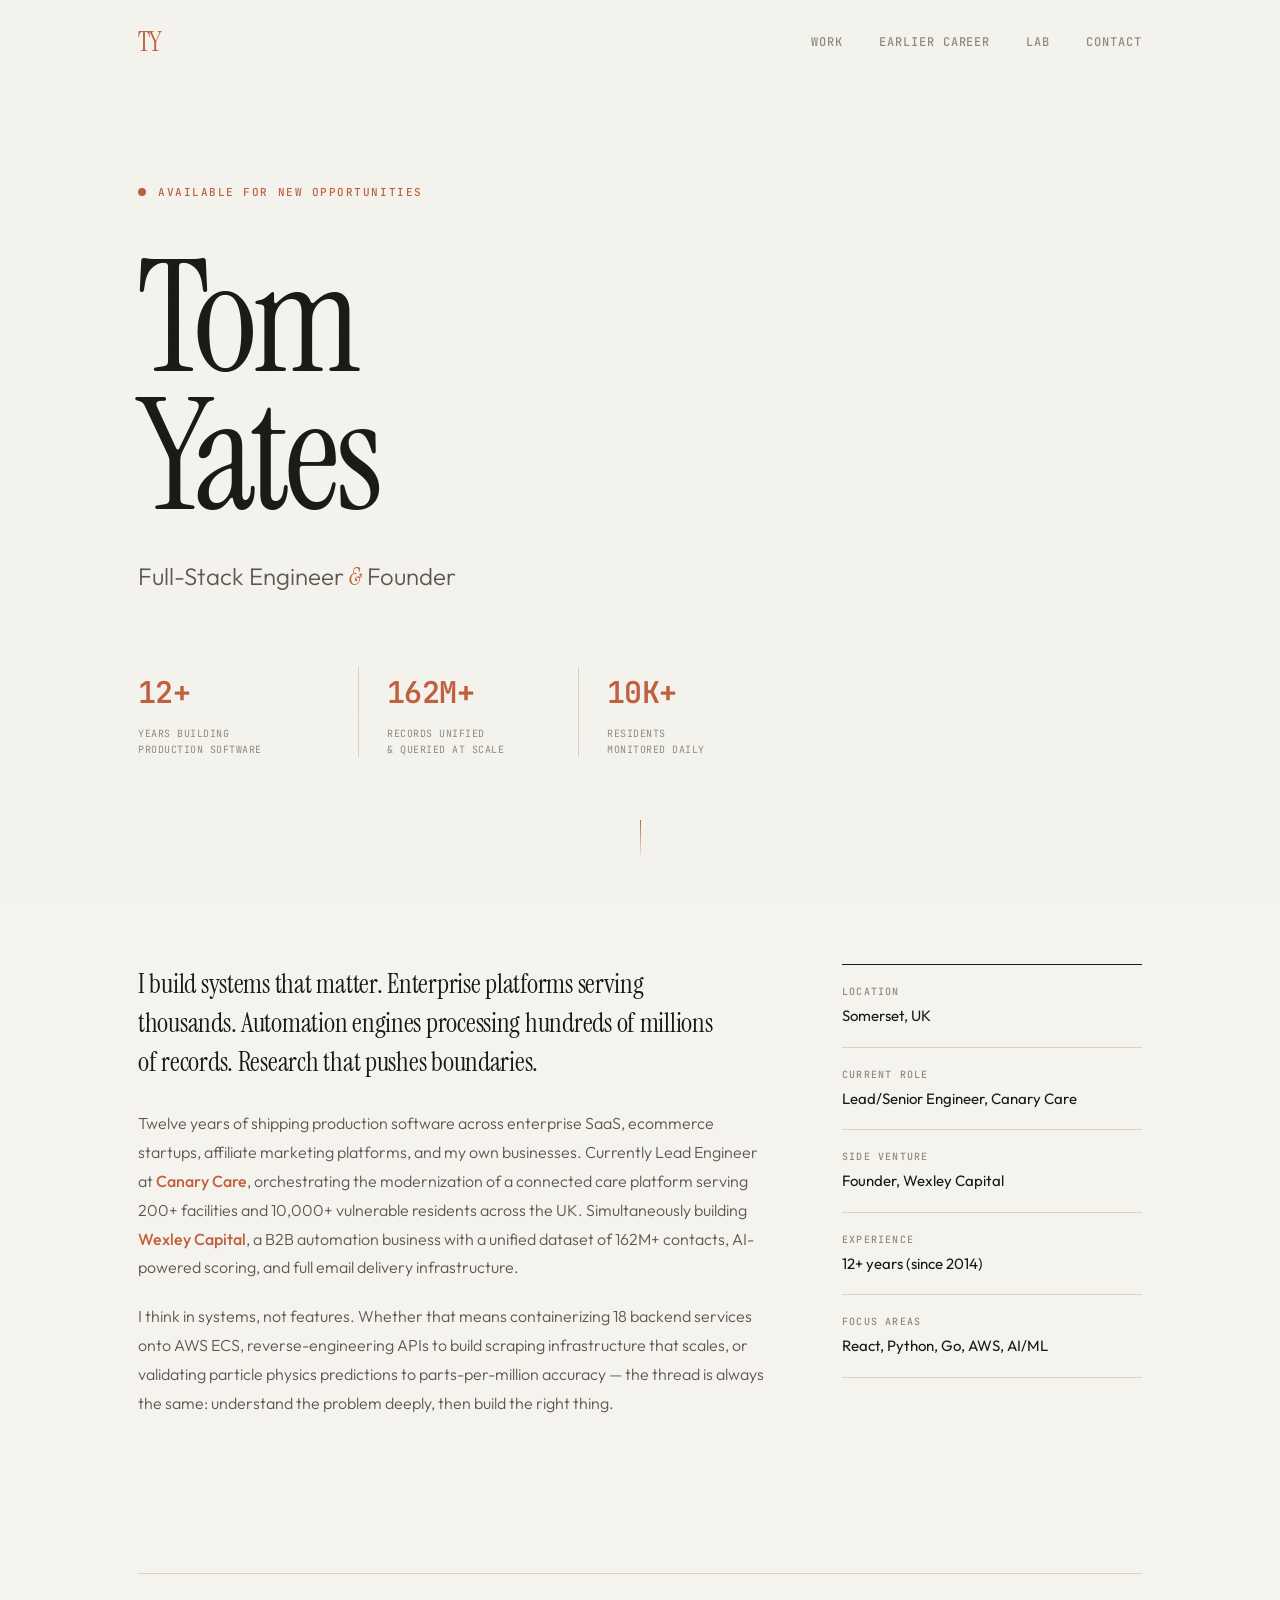
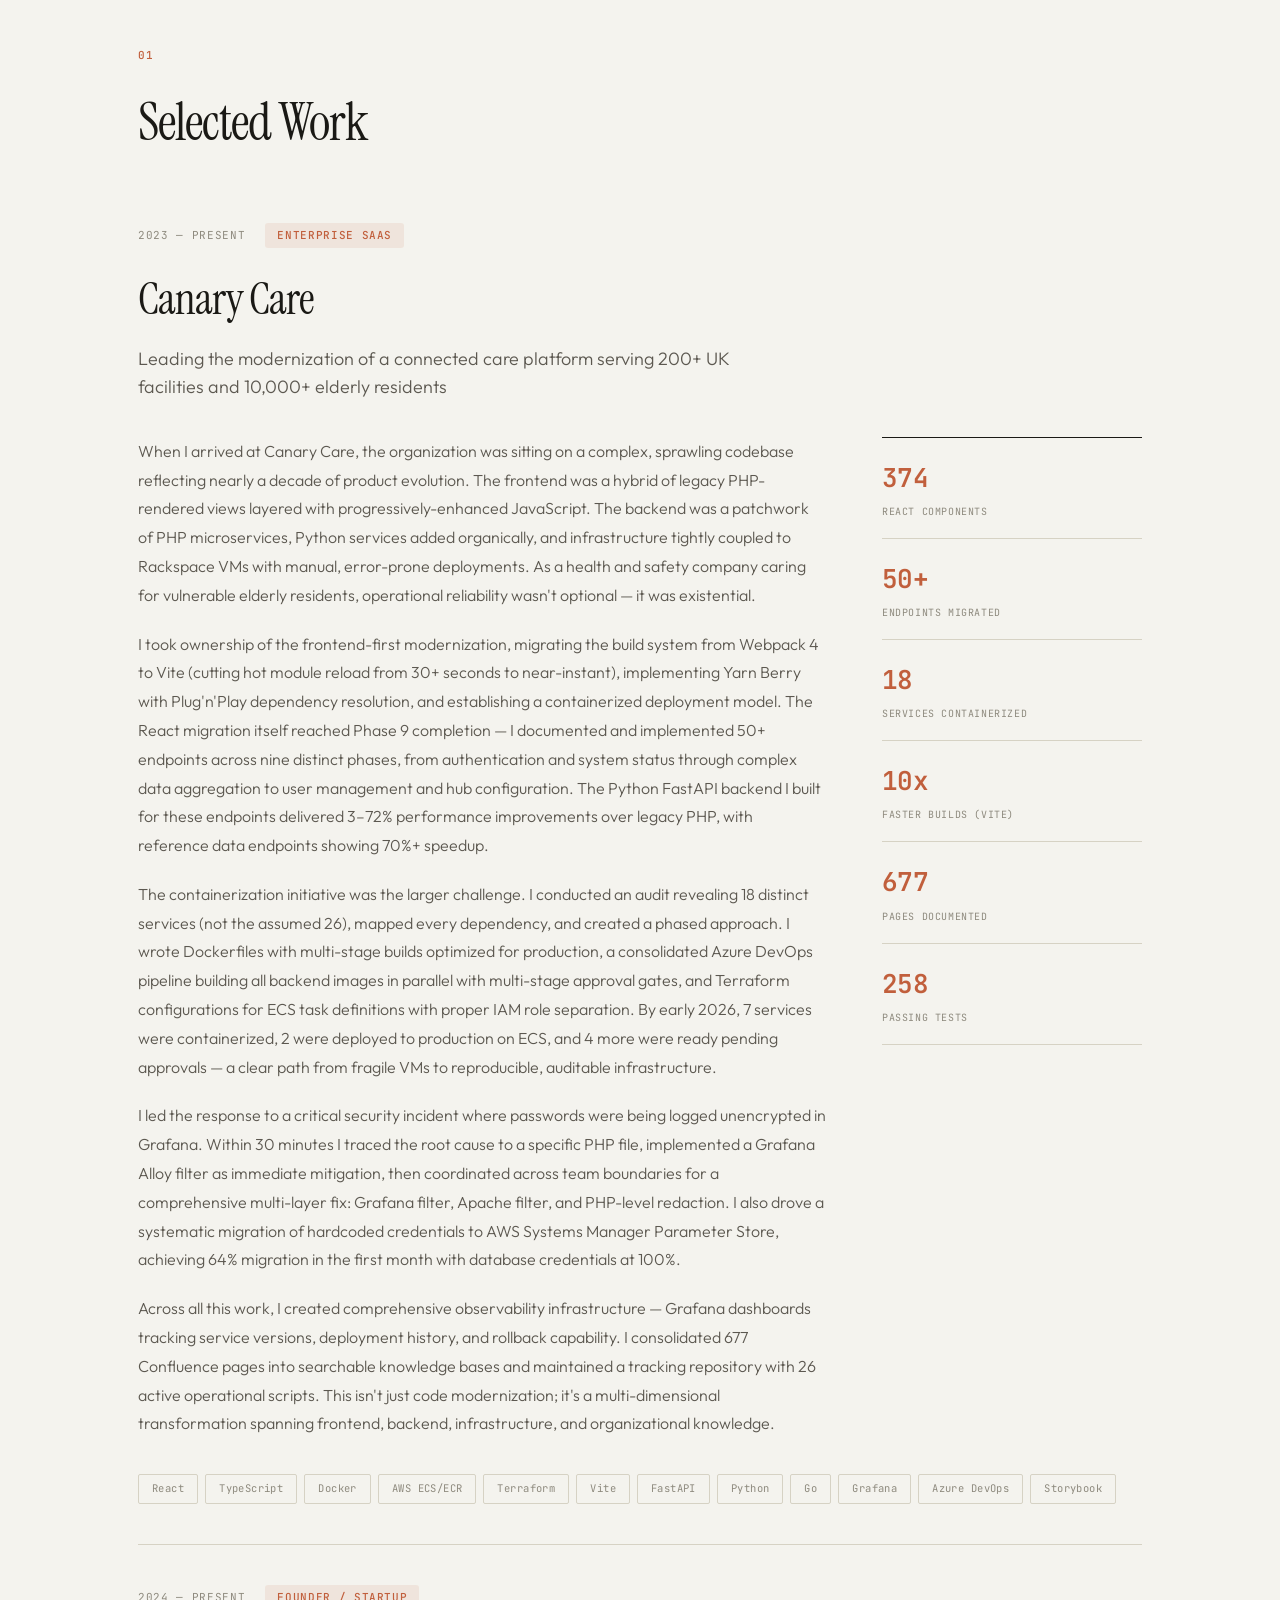
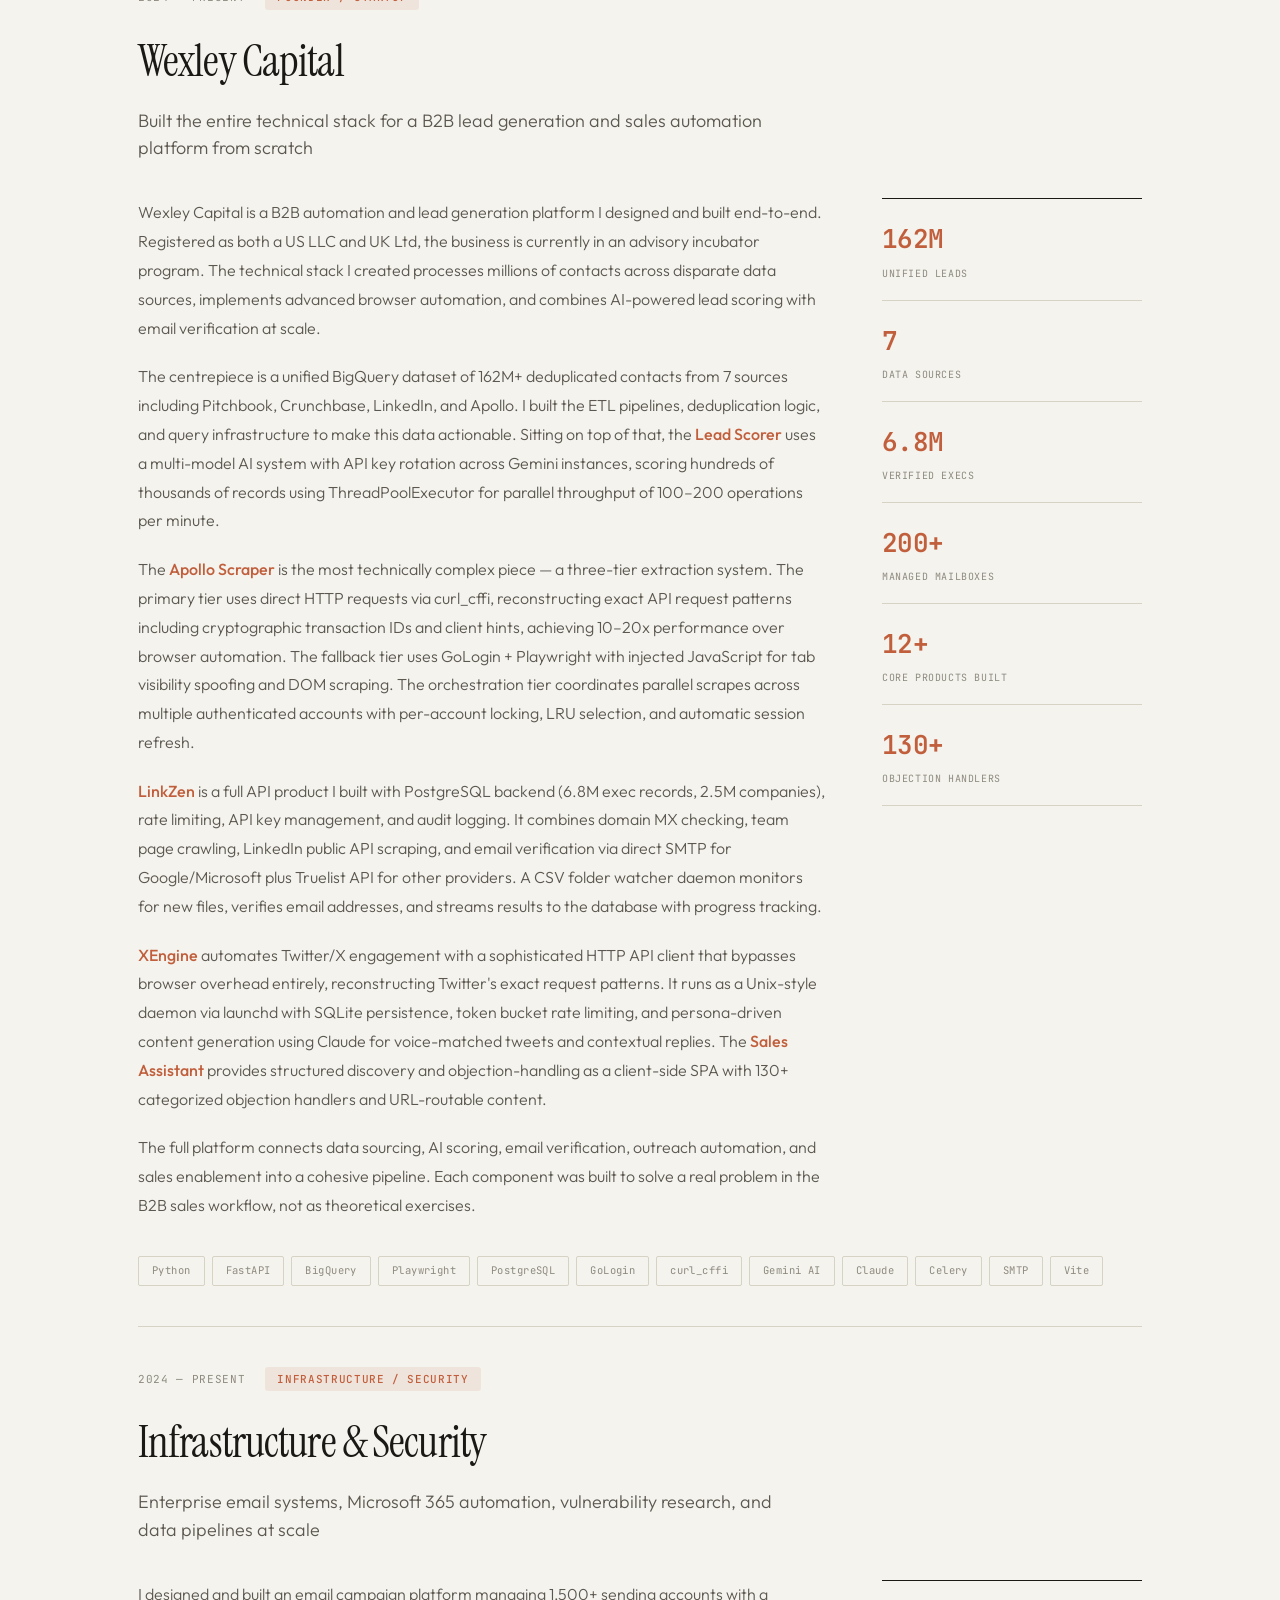
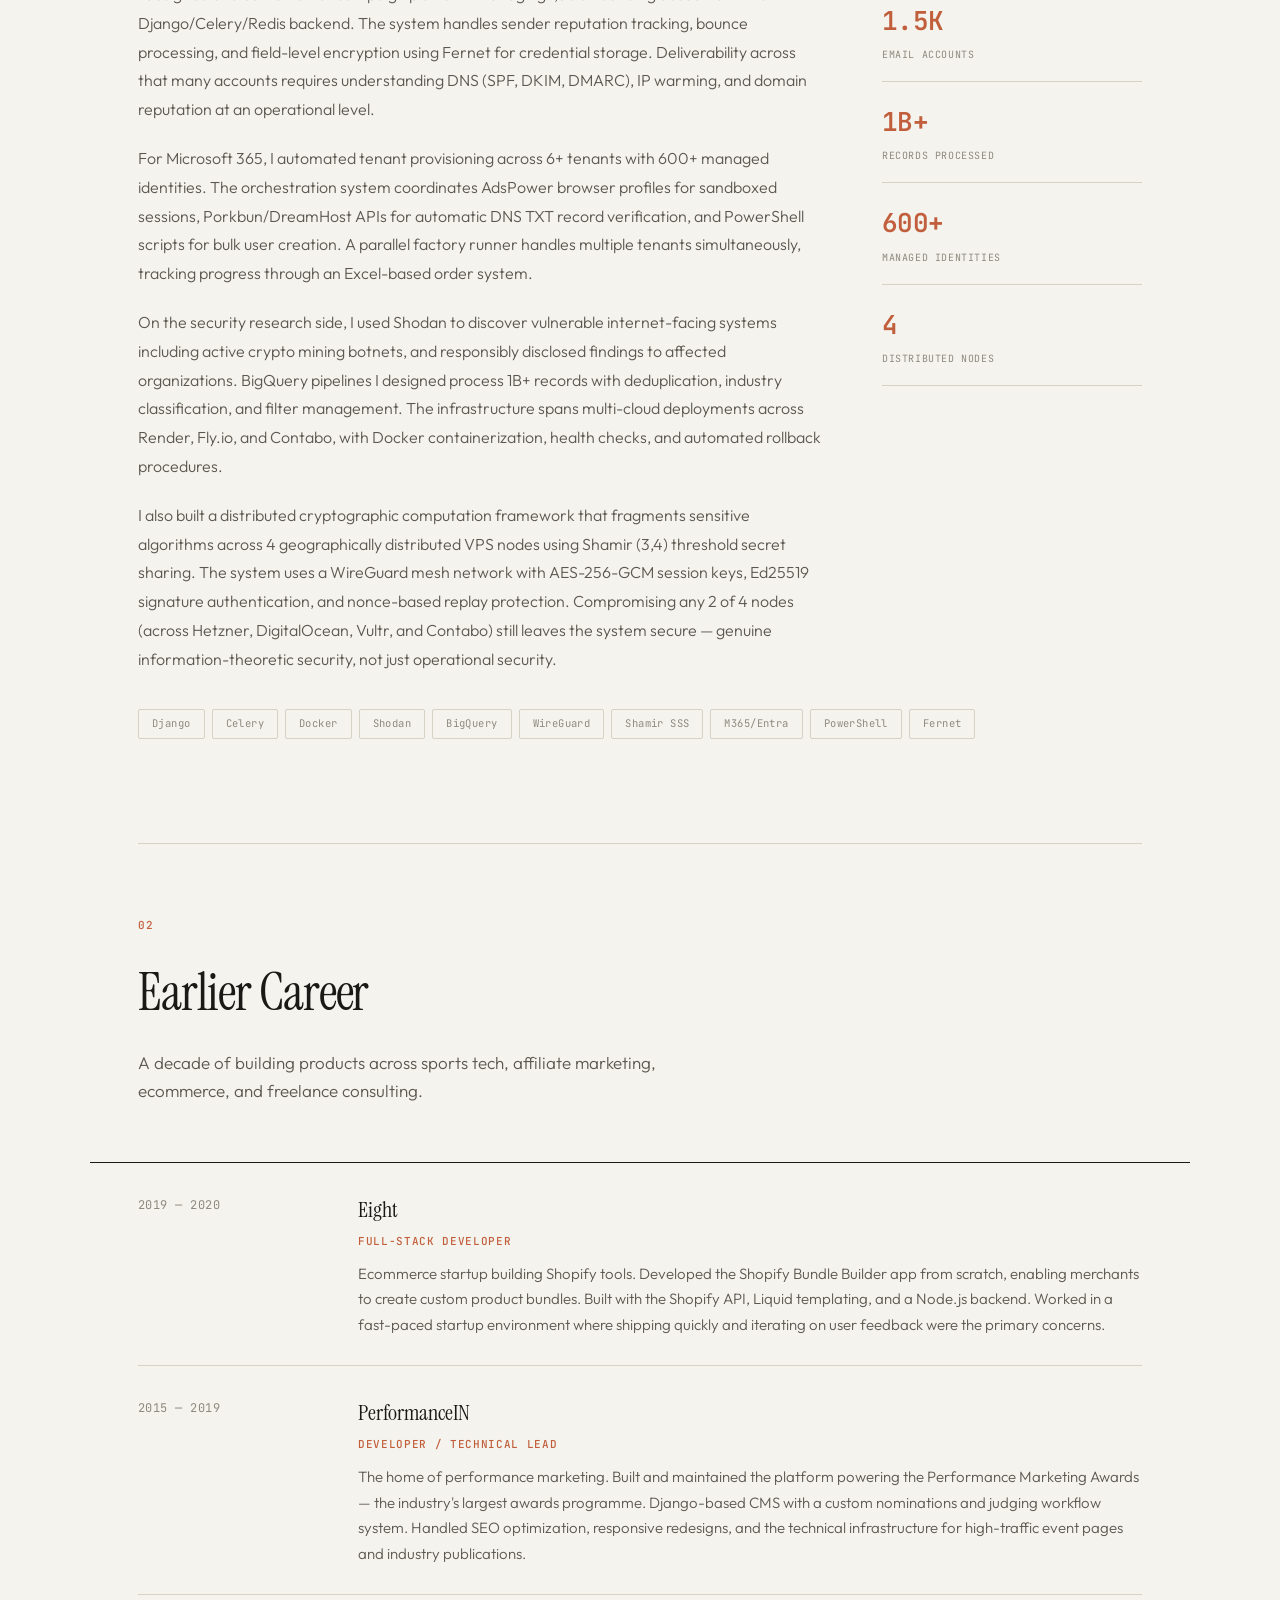
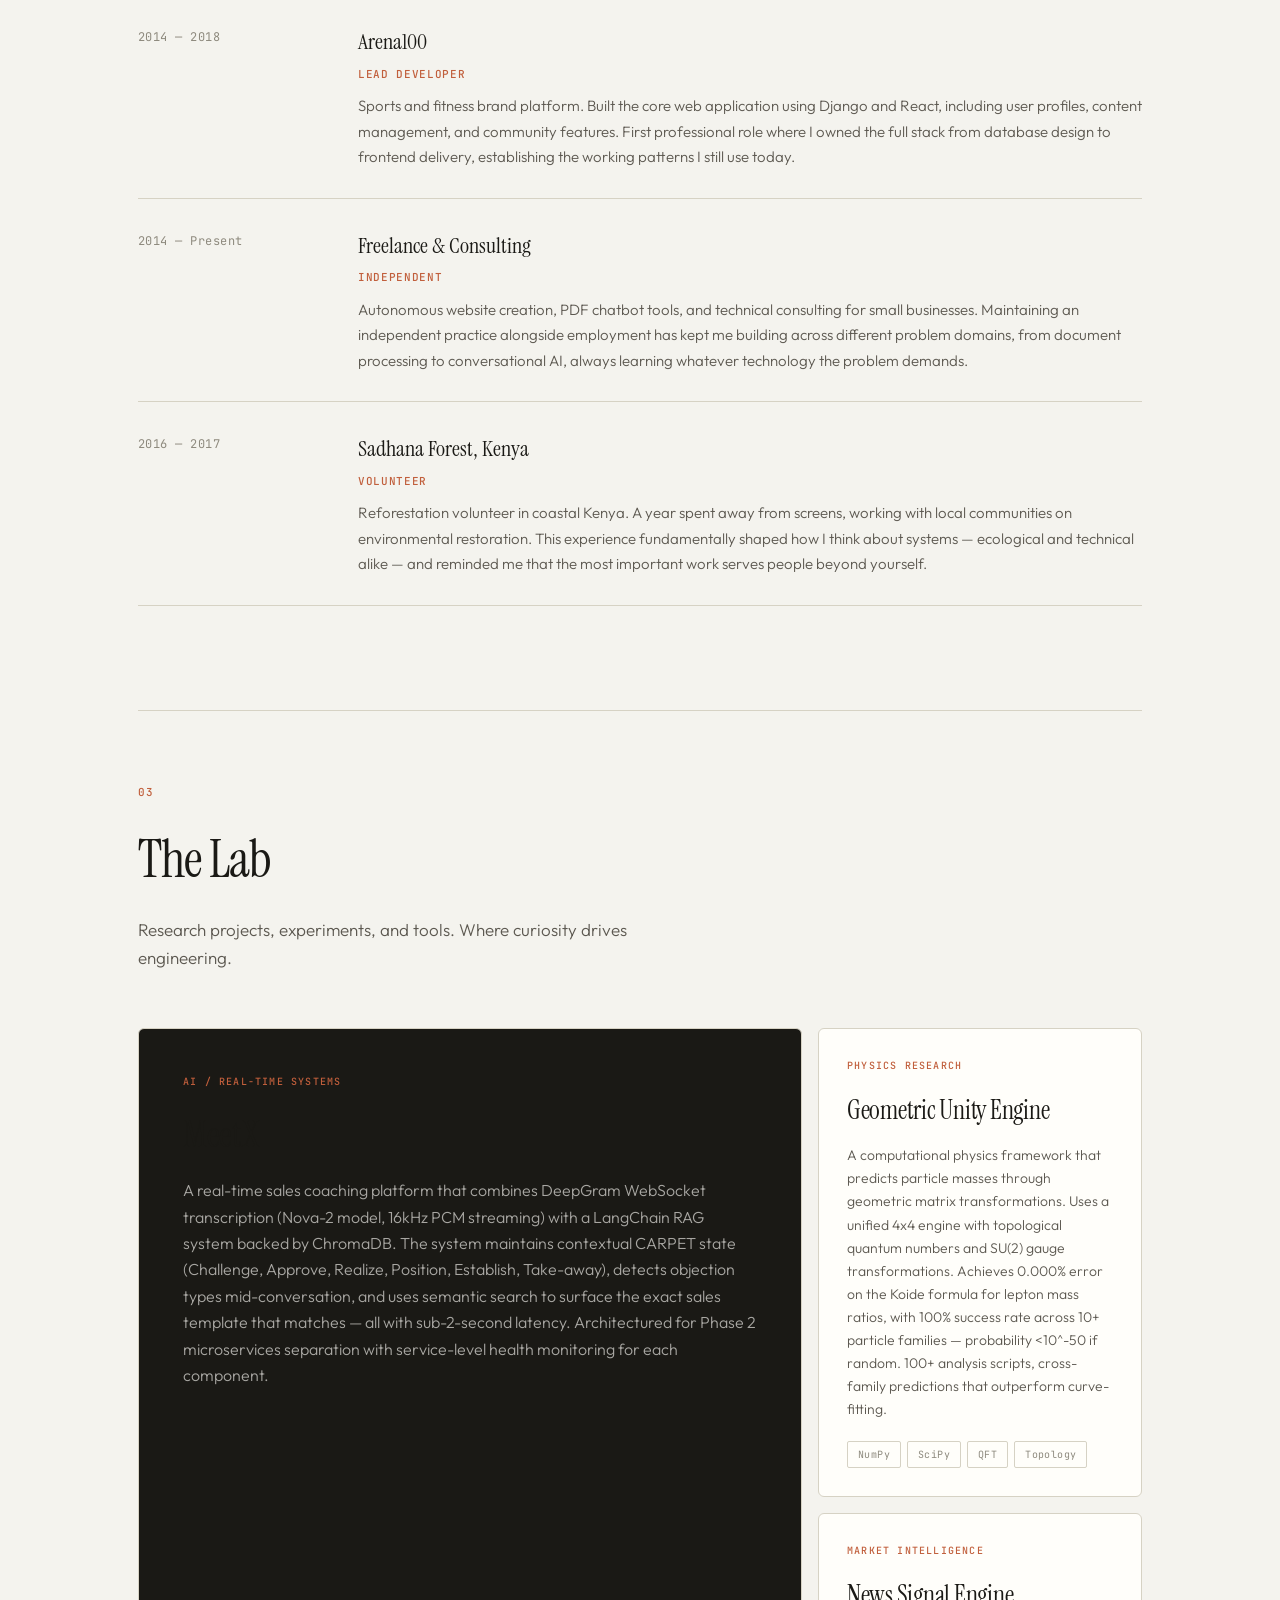
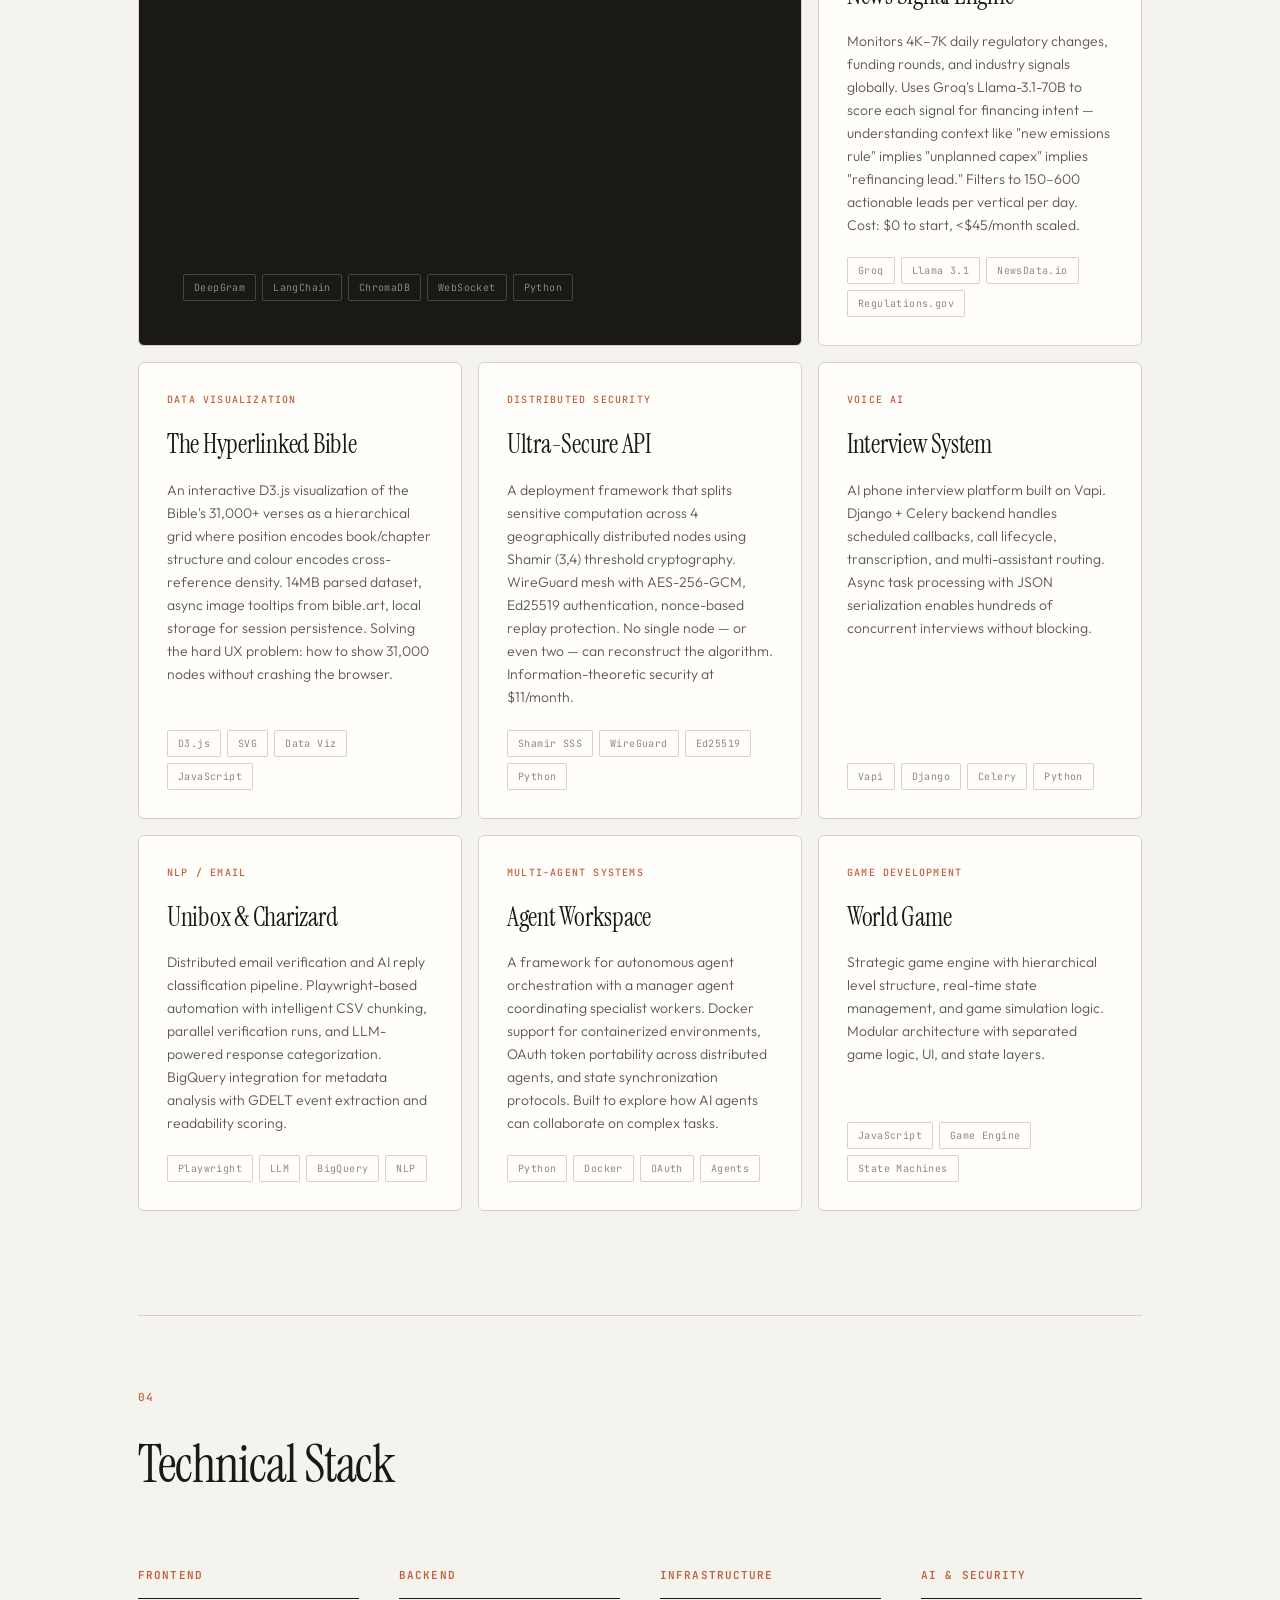
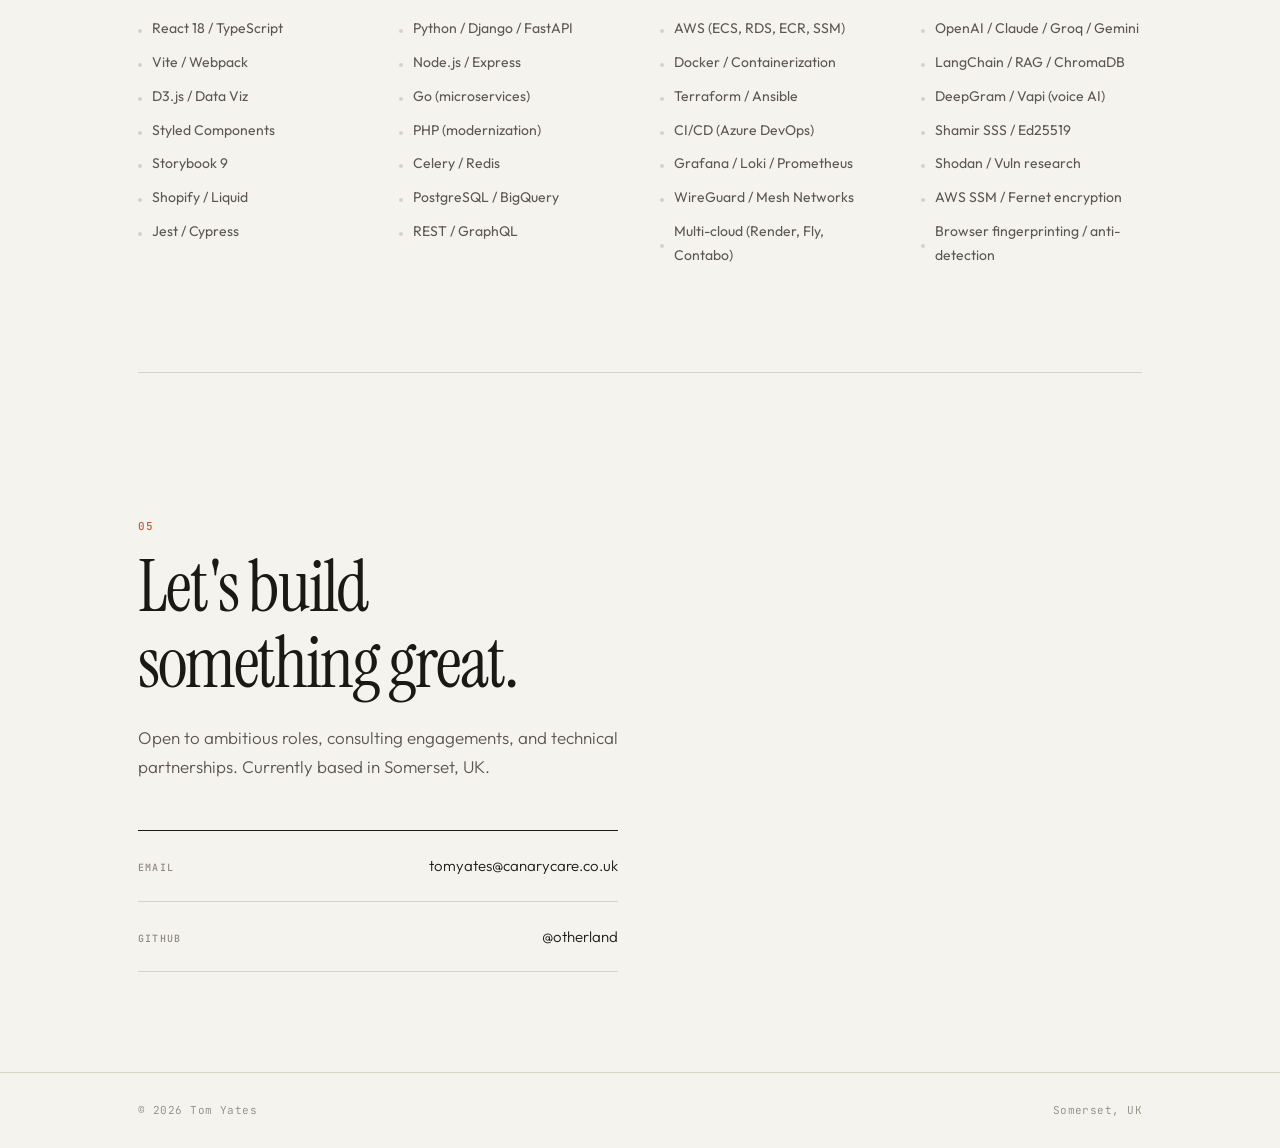
==== index.html @ 1ff0f5a5 "Initial commit - resume site and project documentation" ====
<!DOCTYPE html>
<html lang="en">
<head>
    <meta charset="UTF-8">
    <meta name="viewport" content="width=device-width, initial-scale=1.0">
    <title>Tom Yates - Full-Stack Engineer, Founder, Builder</title>
    <meta name="description" content="12+ years building software that matters. Enterprise platform modernization at scale. Founder of B2B automation business. From physics research to production systems.">
    <meta name="theme-color" content="#F4F3EE">
    <meta property="og:title" content="Tom Yates - Full-Stack Engineer, Founder, Builder">
    <meta property="og:description" content="12+ years of full-stack engineering. Enterprise SaaS modernization, B2B automation at scale, and deep technical research.">
    <meta property="og:type" content="website">
    <link rel="preconnect" href="https://fonts.googleapis.com">
    <link rel="preconnect" href="https://fonts.gstatic.com" crossorigin>
    <link href="https://fonts.googleapis.com/css2?family=Instrument+Serif:ital@0;1&family=JetBrains+Mono:wght@400;500;600&family=Outfit:wght@300;400;500;600&display=swap" rel="stylesheet">
    <link rel="stylesheet" href="styles/main.css">
</head>
<body>

    <!-- Grain overlay -->
    <div class="grain" aria-hidden="true"></div>

    <!-- Navigation -->
    <nav class="nav" id="nav">
        <div class="nav__inner">
            <a href="#" class="nav__logo">TY</a>
            <div class="nav__links">
                <a href="#work">Work</a>
                <a href="#earlier">Earlier Career</a>
                <a href="#lab">Lab</a>
                <a href="#contact">Contact</a>
            </div>
        </div>
    </nav>

    <!-- Hero -->
    <header class="hero">
        <div class="hero__inner">
            <div class="hero__label anim-fade" style="--delay: 0">Available for new opportunities</div>
            <h1 class="hero__name anim-fade" style="--delay: 1">Tom<br>Yates</h1>
            <div class="hero__role anim-fade" style="--delay: 2">Full-Stack Engineer <span class="hero__ampersand">&</span> Founder</div>

            <div class="hero__annotations">
                <div class="hero__annotation hero__annotation--left anim-fade" style="--delay: 3">
                    <span class="annotation__number">12+</span>
                    <span class="annotation__label">years building<br>production software</span>
                </div>
                <div class="hero__annotation hero__annotation--center anim-fade" style="--delay: 4">
                    <span class="annotation__number">162M+</span>
                    <span class="annotation__label">records unified<br>& queried at scale</span>
                </div>
                <div class="hero__annotation hero__annotation--right anim-fade" style="--delay: 5">
                    <span class="annotation__number">10K+</span>
                    <span class="annotation__label">residents<br>monitored daily</span>
                </div>
            </div>
        </div>
        <div class="hero__scroll anim-fade" style="--delay: 6">
            <div class="hero__scroll-line"></div>
        </div>
    </header>

    <!-- About -->
    <section class="about">
        <div class="about__grid wrap">
            <div class="about__intro reveal">
                <p class="about__lead">I build systems that matter. Enterprise platforms serving thousands.
                Automation engines processing hundreds of millions of records. Research that pushes boundaries.</p>
                <p class="about__body">Twelve years of shipping production software across enterprise SaaS, ecommerce startups,
                affiliate marketing platforms, and my own businesses. Currently Lead Engineer at <strong>Canary Care</strong>,
                orchestrating the modernization of a connected care platform serving 200+ facilities and 10,000+ vulnerable
                residents across the UK. Simultaneously building <strong>Wexley Capital</strong>, a B2B automation business
                with a unified dataset of 162M+ contacts, AI-powered scoring, and full email delivery infrastructure.</p>
                <p class="about__body">I think in systems, not features. Whether that means containerizing 18 backend services
                onto AWS ECS, reverse-engineering APIs to build scraping infrastructure that scales, or validating
                particle physics predictions to parts-per-million accuracy &mdash; the thread is always the same:
                understand the problem deeply, then build the right thing.</p>
            </div>
            <aside class="about__details reveal">
                <div class="detail">
                    <span class="detail__label">Location</span>
                    <span class="detail__value">Somerset, UK</span>
                </div>
                <div class="detail">
                    <span class="detail__label">Current role</span>
                    <span class="detail__value">Lead/Senior Engineer, Canary Care</span>
                </div>
                <div class="detail">
                    <span class="detail__label">Side venture</span>
                    <span class="detail__value">Founder, Wexley Capital</span>
                </div>
                <div class="detail">
                    <span class="detail__label">Experience</span>
                    <span class="detail__value">12+ years (since 2014)</span>
                </div>
                <div class="detail">
                    <span class="detail__label">Focus areas</span>
                    <span class="detail__value">React, Python, Go, AWS, AI/ML</span>
                </div>
            </aside>
        </div>
    </section>

    <!-- Divider -->
    <div class="divider"><div class="divider__line"></div></div>

    <!-- Work -->
    <section id="work" class="work">
        <div class="section-header reveal">
            <span class="section-index">01</span>
            <h2 class="section-title">Selected Work</h2>
        </div>

        <!-- Canary Care -->
        <article class="work-entry reveal">
            <div class="work-entry__header">
                <div class="work-entry__meta">
                    <span class="work-entry__period">2023 &mdash; Present</span>
                    <span class="work-entry__type">Enterprise SaaS</span>
                </div>
                <h3 class="work-entry__title">Canary Care</h3>
                <p class="work-entry__subtitle">Leading the modernization of a connected care platform serving 200+ UK facilities and 10,000+ elderly residents</p>
            </div>
            <div class="work-entry__body">
                <div class="work-entry__narrative">
                    <p>When I arrived at Canary Care, the organization was sitting on a complex, sprawling codebase reflecting
                    nearly a decade of product evolution. The frontend was a hybrid of legacy PHP-rendered views layered
                    with progressively-enhanced JavaScript. The backend was a patchwork of PHP microservices, Python services
                    added organically, and infrastructure tightly coupled to Rackspace VMs with manual, error-prone deployments.
                    As a health and safety company caring for vulnerable elderly residents, operational reliability wasn't
                    optional &mdash; it was existential.</p>

                    <p>I took ownership of the frontend-first modernization, migrating the build system from Webpack 4 to Vite
                    (cutting hot module reload from 30+ seconds to near-instant), implementing Yarn Berry with Plug'n'Play
                    dependency resolution, and establishing a containerized deployment model. The React migration itself reached
                    Phase 9 completion &mdash; I documented and implemented 50+ endpoints across nine distinct phases, from
                    authentication and system status through complex data aggregation to user management and hub configuration.
                    The Python FastAPI backend I built for these endpoints delivered 3&ndash;72% performance improvements over
                    legacy PHP, with reference data endpoints showing 70%+ speedup.</p>

                    <p>The containerization initiative was the larger challenge. I conducted an audit revealing 18 distinct services
                    (not the assumed 26), mapped every dependency, and created a phased approach. I wrote Dockerfiles with
                    multi-stage builds optimized for production, a consolidated Azure DevOps pipeline building all backend
                    images in parallel with multi-stage approval gates, and Terraform configurations for ECS task definitions
                    with proper IAM role separation. By early 2026, 7 services were containerized, 2 were deployed to production
                    on ECS, and 4 more were ready pending approvals &mdash; a clear path from fragile VMs to reproducible,
                    auditable infrastructure.</p>

                    <p>I led the response to a critical security incident where passwords were being logged unencrypted in Grafana.
                    Within 30 minutes I traced the root cause to a specific PHP file, implemented a Grafana Alloy filter as
                    immediate mitigation, then coordinated across team boundaries for a comprehensive multi-layer fix: Grafana
                    filter, Apache filter, and PHP-level redaction. I also drove a systematic migration of hardcoded credentials
                    to AWS Systems Manager Parameter Store, achieving 64% migration in the first month with database credentials
                    at 100%.</p>

                    <p>Across all this work, I created comprehensive observability infrastructure &mdash; Grafana dashboards tracking
                    service versions, deployment history, and rollback capability. I consolidated 677 Confluence pages into
                    searchable knowledge bases and maintained a tracking repository with 26 active operational scripts. This
                    isn't just code modernization; it's a multi-dimensional transformation spanning frontend, backend, infrastructure,
                    and organizational knowledge.</p>
                </div>
                <div class="work-entry__stats">
                    <div class="stat-block">
                        <span class="stat-block__value">374</span>
                        <span class="stat-block__label">React components</span>
                    </div>
                    <div class="stat-block">
                        <span class="stat-block__value">50+</span>
                        <span class="stat-block__label">endpoints migrated</span>
                    </div>
                    <div class="stat-block">
                        <span class="stat-block__value">18</span>
                        <span class="stat-block__label">services containerized</span>
                    </div>
                    <div class="stat-block">
                        <span class="stat-block__value">10x</span>
                        <span class="stat-block__label">faster builds (Vite)</span>
                    </div>
                    <div class="stat-block">
                        <span class="stat-block__value">677</span>
                        <span class="stat-block__label">pages documented</span>
                    </div>
                    <div class="stat-block">
                        <span class="stat-block__value">258</span>
                        <span class="stat-block__label">passing tests</span>
                    </div>
                </div>
            </div>
            <div class="work-entry__tags">
                <span>React</span><span>TypeScript</span><span>Docker</span><span>AWS ECS/ECR</span><span>Terraform</span><span>Vite</span><span>FastAPI</span><span>Python</span><span>Go</span><span>Grafana</span><span>Azure DevOps</span><span>Storybook</span>
            </div>
        </article>

        <div class="divider divider--thin"><div class="divider__line"></div></div>

        <!-- Wexley -->
        <article class="work-entry reveal">
            <div class="work-entry__header">
                <div class="work-entry__meta">
                    <span class="work-entry__period">2024 &mdash; Present</span>
                    <span class="work-entry__type">Founder / Startup</span>
                </div>
                <h3 class="work-entry__title">Wexley Capital</h3>
                <p class="work-entry__subtitle">Built the entire technical stack for a B2B lead generation and sales automation platform from scratch</p>
            </div>
            <div class="work-entry__body">
                <div class="work-entry__narrative">
                    <p>Wexley Capital is a B2B automation and lead generation platform I designed and built end-to-end.
                    Registered as both a US LLC and UK Ltd, the business is currently in an advisory incubator program.
                    The technical stack I created processes millions of contacts across disparate data sources, implements
                    advanced browser automation, and combines AI-powered lead scoring with email verification at scale.</p>

                    <p>The centrepiece is a unified BigQuery dataset of 162M+ deduplicated contacts from 7 sources including
                    Pitchbook, Crunchbase, LinkedIn, and Apollo. I built the ETL pipelines, deduplication logic, and query
                    infrastructure to make this data actionable. Sitting on top of that, the <strong>Lead Scorer</strong> uses
                    a multi-model AI system with API key rotation across Gemini instances, scoring hundreds of thousands of
                    records using ThreadPoolExecutor for parallel throughput of 100&ndash;200 operations per minute.</p>

                    <p>The <strong>Apollo Scraper</strong> is the most technically complex piece &mdash; a three-tier extraction
                    system. The primary tier uses direct HTTP requests via curl_cffi, reconstructing exact API request patterns
                    including cryptographic transaction IDs and client hints, achieving 10&ndash;20x performance over browser
                    automation. The fallback tier uses GoLogin + Playwright with injected JavaScript for tab visibility spoofing
                    and DOM scraping. The orchestration tier coordinates parallel scrapes across multiple authenticated accounts
                    with per-account locking, LRU selection, and automatic session refresh.</p>

                    <p><strong>LinkZen</strong> is a full API product I built with PostgreSQL backend (6.8M exec records, 2.5M
                    companies), rate limiting, API key management, and audit logging. It combines domain MX checking, team page
                    crawling, LinkedIn public API scraping, and email verification via direct SMTP for Google/Microsoft plus
                    Truelist API for other providers. A CSV folder watcher daemon monitors for new files, verifies email addresses,
                    and streams results to the database with progress tracking.</p>

                    <p><strong>XEngine</strong> automates Twitter/X engagement with a sophisticated HTTP API client that bypasses
                    browser overhead entirely, reconstructing Twitter's exact request patterns. It runs as a Unix-style daemon
                    via launchd with SQLite persistence, token bucket rate limiting, and persona-driven content generation
                    using Claude for voice-matched tweets and contextual replies. The <strong>Sales Assistant</strong> provides
                    structured discovery and objection-handling as a client-side SPA with 130+ categorized objection handlers
                    and URL-routable content.</p>

                    <p>The full platform connects data sourcing, AI scoring, email verification, outreach automation, and sales
                    enablement into a cohesive pipeline. Each component was built to solve a real problem in the B2B sales
                    workflow, not as theoretical exercises.</p>
                </div>
                <div class="work-entry__stats">
                    <div class="stat-block">
                        <span class="stat-block__value">162M</span>
                        <span class="stat-block__label">unified leads</span>
                    </div>
                    <div class="stat-block">
                        <span class="stat-block__value">7</span>
                        <span class="stat-block__label">data sources</span>
                    </div>
                    <div class="stat-block">
                        <span class="stat-block__value">6.8M</span>
                        <span class="stat-block__label">verified execs</span>
                    </div>
                    <div class="stat-block">
                        <span class="stat-block__value">200+</span>
                        <span class="stat-block__label">managed mailboxes</span>
                    </div>
                    <div class="stat-block">
                        <span class="stat-block__value">12+</span>
                        <span class="stat-block__label">core products built</span>
                    </div>
                    <div class="stat-block">
                        <span class="stat-block__value">130+</span>
                        <span class="stat-block__label">objection handlers</span>
                    </div>
                </div>
            </div>
            <div class="work-entry__tags">
                <span>Python</span><span>FastAPI</span><span>BigQuery</span><span>Playwright</span><span>PostgreSQL</span><span>GoLogin</span><span>curl_cffi</span><span>Gemini AI</span><span>Claude</span><span>Celery</span><span>SMTP</span><span>Vite</span>
            </div>
        </article>

        <div class="divider divider--thin"><div class="divider__line"></div></div>

        <!-- Infrastructure & Security -->
        <article class="work-entry reveal">
            <div class="work-entry__header">
                <div class="work-entry__meta">
                    <span class="work-entry__period">2024 &mdash; Present</span>
                    <span class="work-entry__type">Infrastructure / Security</span>
                </div>
                <h3 class="work-entry__title">Infrastructure &amp; Security</h3>
                <p class="work-entry__subtitle">Enterprise email systems, Microsoft 365 automation, vulnerability research, and data pipelines at scale</p>
            </div>
            <div class="work-entry__body">
                <div class="work-entry__narrative">
                    <p>I designed and built an email campaign platform managing 1,500+ sending accounts with a Django/Celery/Redis
                    backend. The system handles sender reputation tracking, bounce processing, and field-level encryption using
                    Fernet for credential storage. Deliverability across that many accounts requires understanding DNS
                    (SPF, DKIM, DMARC), IP warming, and domain reputation at an operational level.</p>

                    <p>For Microsoft 365, I automated tenant provisioning across 6+ tenants with 600+ managed identities. The
                    orchestration system coordinates AdsPower browser profiles for sandboxed sessions, Porkbun/DreamHost APIs
                    for automatic DNS TXT record verification, and PowerShell scripts for bulk user creation. A parallel
                    factory runner handles multiple tenants simultaneously, tracking progress through an Excel-based order system.</p>

                    <p>On the security research side, I used Shodan to discover vulnerable internet-facing systems including active
                    crypto mining botnets, and responsibly disclosed findings to affected organizations. BigQuery pipelines
                    I designed process 1B+ records with deduplication, industry classification, and filter management. The
                    infrastructure spans multi-cloud deployments across Render, Fly.io, and Contabo, with Docker containerization,
                    health checks, and automated rollback procedures.</p>

                    <p>I also built a distributed cryptographic computation framework that fragments sensitive algorithms across 4
                    geographically distributed VPS nodes using Shamir (3,4) threshold secret sharing. The system uses a WireGuard
                    mesh network with AES-256-GCM session keys, Ed25519 signature authentication, and nonce-based replay
                    protection. Compromising any 2 of 4 nodes (across Hetzner, DigitalOcean, Vultr, and Contabo) still leaves
                    the system secure &mdash; genuine information-theoretic security, not just operational security.</p>
                </div>
                <div class="work-entry__stats">
                    <div class="stat-block">
                        <span class="stat-block__value">1.5K</span>
                        <span class="stat-block__label">email accounts</span>
                    </div>
                    <div class="stat-block">
                        <span class="stat-block__value">1B+</span>
                        <span class="stat-block__label">records processed</span>
                    </div>
                    <div class="stat-block">
                        <span class="stat-block__value">600+</span>
                        <span class="stat-block__label">managed identities</span>
                    </div>
                    <div class="stat-block">
                        <span class="stat-block__value">4</span>
                        <span class="stat-block__label">distributed nodes</span>
                    </div>
                </div>
            </div>
            <div class="work-entry__tags">
                <span>Django</span><span>Celery</span><span>Docker</span><span>Shodan</span><span>BigQuery</span><span>WireGuard</span><span>Shamir SSS</span><span>M365/Entra</span><span>PowerShell</span><span>Fernet</span>
            </div>
        </article>
    </section>

    <!-- Divider -->
    <div class="divider"><div class="divider__line"></div></div>

    <!-- Earlier Career Timeline -->
    <section id="earlier" class="timeline">
        <div class="section-header reveal">
            <span class="section-index">02</span>
            <h2 class="section-title">Earlier Career</h2>
            <p class="section-desc">A decade of building products across sports tech, affiliate marketing, ecommerce, and freelance consulting.</p>
        </div>

        <div class="timeline__grid reveal">
            <div class="timeline__entry">
                <span class="timeline__period">2019 &mdash; 2020</span>
                <div class="timeline__content">
                    <h4>Eight</h4>
                    <span class="timeline__role">Full-Stack Developer</span>
                    <p>Ecommerce startup building Shopify tools. Developed the Shopify Bundle Builder app from scratch,
                    enabling merchants to create custom product bundles. Built with the Shopify API, Liquid templating,
                    and a Node.js backend. Worked in a fast-paced startup environment where shipping quickly and
                    iterating on user feedback were the primary concerns.</p>
                </div>
            </div>
            <div class="timeline__entry">
                <span class="timeline__period">2015 &mdash; 2019</span>
                <div class="timeline__content">
                    <h4>PerformanceIN</h4>
                    <span class="timeline__role">Developer / Technical Lead</span>
                    <p>The home of performance marketing. Built and maintained the platform powering the Performance
                    Marketing Awards &mdash; the industry's largest awards programme. Django-based CMS with a
                    custom nominations and judging workflow system. Handled SEO optimization, responsive redesigns,
                    and the technical infrastructure for high-traffic event pages and industry publications.</p>
                </div>
            </div>
            <div class="timeline__entry">
                <span class="timeline__period">2014 &mdash; 2018</span>
                <div class="timeline__content">
                    <h4>Arena100</h4>
                    <span class="timeline__role">Lead Developer</span>
                    <p>Sports and fitness brand platform. Built the core web application using Django and React,
                    including user profiles, content management, and community features. First professional role
                    where I owned the full stack from database design to frontend delivery, establishing the
                    working patterns I still use today.</p>
                </div>
            </div>
            <div class="timeline__entry">
                <span class="timeline__period">2014 &mdash; Present</span>
                <div class="timeline__content">
                    <h4>Freelance &amp; Consulting</h4>
                    <span class="timeline__role">Independent</span>
                    <p>Autonomous website creation, PDF chatbot tools, and technical consulting for small businesses.
                    Maintaining an independent practice alongside employment has kept me building across different
                    problem domains, from document processing to conversational AI, always learning whatever
                    technology the problem demands.</p>
                </div>
            </div>
            <div class="timeline__entry">
                <span class="timeline__period">2016 &mdash; 2017</span>
                <div class="timeline__content">
                    <h4>Sadhana Forest, Kenya</h4>
                    <span class="timeline__role">Volunteer</span>
                    <p>Reforestation volunteer in coastal Kenya. A year spent away from screens, working with local
                    communities on environmental restoration. This experience fundamentally shaped how I think about
                    systems &mdash; ecological and technical alike &mdash; and reminded me that the most important
                    work serves people beyond yourself.</p>
                </div>
            </div>
        </div>
    </section>

    <!-- Divider -->
    <div class="divider"><div class="divider__line"></div></div>

    <!-- Lab / Experimental -->
    <section id="lab" class="lab">
        <div class="section-header reveal">
            <span class="section-index">03</span>
            <h2 class="section-title">The Lab</h2>
            <p class="section-desc">Research projects, experiments, and tools. Where curiosity drives engineering.</p>
        </div>

        <div class="lab__grid">
            <article class="lab__card lab__card--featured reveal">
                <div class="lab__card-inner">
                    <span class="lab__category">AI / Real-time Systems</span>
                    <h3>MeetX</h3>
                    <p>A real-time sales coaching platform that combines DeepGram WebSocket transcription (Nova-2 model,
                    16kHz PCM streaming) with a LangChain RAG system backed by ChromaDB. The system maintains contextual
                    CARPET state (Challenge, Approve, Realize, Position, Establish, Take-away), detects objection types
                    mid-conversation, and uses semantic search to surface the exact sales template that matches &mdash;
                    all with sub-2-second latency. Architectured for Phase 2 microservices separation with service-level
                    health monitoring for each component.</p>
                    <div class="lab__tags">
                        <span>DeepGram</span><span>LangChain</span><span>ChromaDB</span><span>WebSocket</span><span>Python</span>
                    </div>
                </div>
            </article>

            <article class="lab__card reveal">
                <div class="lab__card-inner">
                    <span class="lab__category">Physics Research</span>
                    <h3>Geometric Unity Engine</h3>
                    <p>A computational physics framework that predicts particle masses through geometric matrix transformations.
                    Uses a unified 4x4 engine with topological quantum numbers and SU(2) gauge transformations. Achieves
                    0.000% error on the Koide formula for lepton mass ratios, with 100% success rate across 10+ particle
                    families &mdash; probability &lt;10^-50 if random. 100+ analysis scripts, cross-family predictions that
                    outperform curve-fitting.</p>
                    <div class="lab__tags">
                        <span>NumPy</span><span>SciPy</span><span>QFT</span><span>Topology</span>
                    </div>
                </div>
            </article>

            <article class="lab__card reveal">
                <div class="lab__card-inner">
                    <span class="lab__category">Market Intelligence</span>
                    <h3>News Signal Engine</h3>
                    <p>Monitors 4K&ndash;7K daily regulatory changes, funding rounds, and industry signals globally.
                    Uses Groq's Llama-3.1-70B to score each signal for financing intent &mdash; understanding context
                    like "new emissions rule" implies "unplanned capex" implies "refinancing lead." Filters to
                    150&ndash;600 actionable leads per vertical per day. Cost: $0 to start, &lt;$45/month scaled.</p>
                    <div class="lab__tags">
                        <span>Groq</span><span>Llama 3.1</span><span>NewsData.io</span><span>Regulations.gov</span>
                    </div>
                </div>
            </article>

            <article class="lab__card reveal">
                <div class="lab__card-inner">
                    <span class="lab__category">Data Visualization</span>
                    <h3>The Hyperlinked Bible</h3>
                    <p>An interactive D3.js visualization of the Bible's 31,000+ verses as a hierarchical grid where
                    position encodes book/chapter structure and colour encodes cross-reference density. 14MB parsed dataset,
                    async image tooltips from bible.art, local storage for session persistence. Solving the hard UX
                    problem: how to show 31,000 nodes without crashing the browser.</p>
                    <div class="lab__tags">
                        <span>D3.js</span><span>SVG</span><span>Data Viz</span><span>JavaScript</span>
                    </div>
                </div>
            </article>

            <article class="lab__card reveal">
                <div class="lab__card-inner">
                    <span class="lab__category">Distributed Security</span>
                    <h3>Ultra-Secure API</h3>
                    <p>A deployment framework that splits sensitive computation across 4 geographically distributed nodes
                    using Shamir (3,4) threshold cryptography. WireGuard mesh with AES-256-GCM, Ed25519 authentication,
                    nonce-based replay protection. No single node &mdash; or even two &mdash; can reconstruct the algorithm.
                    Information-theoretic security at $11/month.</p>
                    <div class="lab__tags">
                        <span>Shamir SSS</span><span>WireGuard</span><span>Ed25519</span><span>Python</span>
                    </div>
                </div>
            </article>

            <article class="lab__card reveal">
                <div class="lab__card-inner">
                    <span class="lab__category">Voice AI</span>
                    <h3>Interview System</h3>
                    <p>AI phone interview platform built on Vapi. Django + Celery backend handles scheduled callbacks,
                    call lifecycle, transcription, and multi-assistant routing. Async task processing with JSON
                    serialization enables hundreds of concurrent interviews without blocking.</p>
                    <div class="lab__tags">
                        <span>Vapi</span><span>Django</span><span>Celery</span><span>Python</span>
                    </div>
                </div>
            </article>

            <article class="lab__card reveal">
                <div class="lab__card-inner">
                    <span class="lab__category">NLP / Email</span>
                    <h3>Unibox &amp; Charizard</h3>
                    <p>Distributed email verification and AI reply classification pipeline. Playwright-based automation
                    with intelligent CSV chunking, parallel verification runs, and LLM-powered response categorization.
                    BigQuery integration for metadata analysis with GDELT event extraction and readability scoring.</p>
                    <div class="lab__tags">
                        <span>Playwright</span><span>LLM</span><span>BigQuery</span><span>NLP</span>
                    </div>
                </div>
            </article>

            <article class="lab__card reveal">
                <div class="lab__card-inner">
                    <span class="lab__category">Multi-Agent Systems</span>
                    <h3>Agent Workspace</h3>
                    <p>A framework for autonomous agent orchestration with a manager agent coordinating specialist workers.
                    Docker support for containerized environments, OAuth token portability across distributed agents,
                    and state synchronization protocols. Built to explore how AI agents can collaborate on complex tasks.</p>
                    <div class="lab__tags">
                        <span>Python</span><span>Docker</span><span>OAuth</span><span>Agents</span>
                    </div>
                </div>
            </article>

            <article class="lab__card reveal">
                <div class="lab__card-inner">
                    <span class="lab__category">Game Development</span>
                    <h3>World Game</h3>
                    <p>Strategic game engine with hierarchical level structure, real-time state management, and game
                    simulation logic. Modular architecture with separated game logic, UI, and state layers.</p>
                    <div class="lab__tags">
                        <span>JavaScript</span><span>Game Engine</span><span>State Machines</span>
                    </div>
                </div>
            </article>
        </div>
    </section>

    <!-- Divider -->
    <div class="divider"><div class="divider__line"></div></div>

    <!-- Skills -->
    <section class="stack">
        <div class="section-header reveal">
            <span class="section-index">04</span>
            <h2 class="section-title">Technical Stack</h2>
        </div>

        <div class="stack__grid reveal">
            <div class="stack__column">
                <h4 class="stack__heading">Frontend</h4>
                <ul class="stack__list">
                    <li>React 18 / TypeScript</li>
                    <li>Vite / Webpack</li>
                    <li>D3.js / Data Viz</li>
                    <li>Styled Components</li>
                    <li>Storybook 9</li>
                    <li>Shopify / Liquid</li>
                    <li>Jest / Cypress</li>
                </ul>
            </div>
            <div class="stack__column">
                <h4 class="stack__heading">Backend</h4>
                <ul class="stack__list">
                    <li>Python / Django / FastAPI</li>
                    <li>Node.js / Express</li>
                    <li>Go (microservices)</li>
                    <li>PHP (modernization)</li>
                    <li>Celery / Redis</li>
                    <li>PostgreSQL / BigQuery</li>
                    <li>REST / GraphQL</li>
                </ul>
            </div>
            <div class="stack__column">
                <h4 class="stack__heading">Infrastructure</h4>
                <ul class="stack__list">
                    <li>AWS (ECS, RDS, ECR, SSM)</li>
                    <li>Docker / Containerization</li>
                    <li>Terraform / Ansible</li>
                    <li>CI/CD (Azure DevOps)</li>
                    <li>Grafana / Loki / Prometheus</li>
                    <li>WireGuard / Mesh Networks</li>
                    <li>Multi-cloud (Render, Fly, Contabo)</li>
                </ul>
            </div>
            <div class="stack__column">
                <h4 class="stack__heading">AI &amp; Security</h4>
                <ul class="stack__list">
                    <li>OpenAI / Claude / Groq / Gemini</li>
                    <li>LangChain / RAG / ChromaDB</li>
                    <li>DeepGram / Vapi (voice AI)</li>
                    <li>Shamir SSS / Ed25519</li>
                    <li>Shodan / Vuln research</li>
                    <li>AWS SSM / Fernet encryption</li>
                    <li>Browser fingerprinting / anti-detection</li>
                </ul>
            </div>
        </div>
    </section>

    <!-- Divider -->
    <div class="divider"><div class="divider__line"></div></div>

    <!-- Contact -->
    <section id="contact" class="contact">
        <div class="contact__inner reveal">
            <span class="section-index">05</span>
            <h2 class="contact__heading">Let's build<br>something great.</h2>
            <p class="contact__body">Open to ambitious roles, consulting engagements, and technical partnerships.
            Currently based in Somerset, UK.</p>
            <div class="contact__links">
                <a href="mailto:tomyates@canarycare.co.uk" class="contact__link">
                    <span class="contact__link-label">Email</span>
                    <span class="contact__link-value">tomyates@canarycare.co.uk</span>
                </a>
                <a href="https://github.com/otherland" class="contact__link">
                    <span class="contact__link-label">GitHub</span>
                    <span class="contact__link-value">@otherland</span>
                </a>
            </div>
        </div>
    </section>

    <!-- Footer -->
    <footer class="footer">
        <div class="footer__inner">
            <span>&copy; 2026 Tom Yates</span>
            <span>Somerset, UK</span>
        </div>
    </footer>

    <script src="js/main.js"></script>
</body>
</html>
---- styles/main.css ----
/* ============================================
   THE ARCHITECT'S FOLIO — Claude Palette Edition
   Warm light editorial with terracotta accents
   ============================================ */

:root {
    --bg: #F4F3EE;
    --bg-raised: #FFFEFA;
    --bg-card: #EDEADE;
    --bg-dark: #1A1915;
    --border: #D6D2C4;
    --border-light: #E3E0D5;

    --text: #1A1915;
    --text-secondary: #5C5850;
    --text-muted: #8E8A7E;

    --accent: #C15F3C;
    --accent-hover: #A84E30;
    --accent-dim: rgba(193, 95, 60, 0.10);
    --accent-glow: rgba(193, 95, 60, 0.06);

    --warm-grey: #B1ADA1;
    --warm-grey-dim: rgba(177, 173, 161, 0.25);

    --serif: 'Instrument Serif', Georgia, serif;
    --sans: 'Outfit', -apple-system, sans-serif;
    --mono: 'JetBrains Mono', 'SF Mono', monospace;

    --ease: cubic-bezier(0.16, 1, 0.3, 1);
    --ease-out: cubic-bezier(0, 0, 0.2, 1);
}

/* ============================================
   RESET & GLOBALS
   ============================================ */
*, *::before, *::after { margin: 0; padding: 0; box-sizing: border-box; }

html {
    scroll-behavior: smooth;
    -webkit-font-smoothing: antialiased;
    -moz-osx-font-smoothing: grayscale;
}

body {
    font-family: var(--sans);
    font-weight: 300;
    font-size: 17px;
    line-height: 1.7;
    color: var(--text);
    background: var(--bg);
    overflow-x: hidden;
}

a { color: inherit; text-decoration: none; }
strong { font-weight: 500; color: var(--accent); }
::selection { background: var(--accent-dim); color: var(--accent); }

/* ============================================
   GRAIN TEXTURE OVERLAY
   ============================================ */
.grain {
    position: fixed;
    inset: 0;
    z-index: 9999;
    pointer-events: none;
    opacity: 0.025;
    background-image: url("data:image/svg+xml,%3Csvg viewBox='0 0 256 256' xmlns='http://www.w3.org/2000/svg'%3E%3Cfilter id='n'%3E%3CfeTurbulence type='fractalNoise' baseFrequency='0.85' numOctaves='4' stitchTiles='stitch'/%3E%3C/filter%3E%3Crect width='100%25' height='100%25' filter='url(%23n)'/%3E%3C/svg%3E");
    background-repeat: repeat;
    background-size: 180px;
}

/* ============================================
   NAVIGATION
   ============================================ */
.nav {
    position: fixed;
    top: 0;
    left: 0;
    right: 0;
    z-index: 100;
    padding: 20px 0;
    transition: all 0.4s var(--ease);
}

.nav.scrolled {
    padding: 14px 0;
    background: rgba(244, 243, 238, 0.92);
    backdrop-filter: blur(12px);
    border-bottom: 1px solid var(--border);
}

.nav__inner {
    max-width: 1100px;
    margin: 0 auto;
    padding: 0 48px;
    display: flex;
    justify-content: space-between;
    align-items: center;
}

.nav__logo {
    font-family: var(--serif);
    font-size: 26px;
    color: var(--accent);
    letter-spacing: -0.02em;
    transition: opacity 0.3s;
}

.nav__logo:hover { opacity: 0.7; }

.nav__links {
    display: flex;
    gap: 36px;
}

.nav__links a {
    font-family: var(--mono);
    font-size: 12px;
    font-weight: 500;
    color: var(--text-muted);
    letter-spacing: 0.08em;
    text-transform: uppercase;
    transition: color 0.3s;
    position: relative;
}

.nav__links a::after {
    content: '';
    position: absolute;
    bottom: -4px;
    left: 0;
    width: 0;
    height: 1.5px;
    background: var(--accent);
    transition: width 0.4s var(--ease);
}

.nav__links a:hover { color: var(--text); }
.nav__links a:hover::after { width: 100%; }

/* ============================================
   HERO
   ============================================ */
.hero {
    min-height: 100vh;
    display: flex;
    flex-direction: column;
    justify-content: center;
    padding: 120px 48px 80px;
    position: relative;
    overflow: hidden;
    max-width: 1100px;
    margin: 0 auto;
}

.hero__label {
    font-family: var(--mono);
    font-size: 11px;
    font-weight: 500;
    letter-spacing: 0.14em;
    text-transform: uppercase;
    color: var(--accent);
    margin-bottom: 48px;
    display: flex;
    align-items: center;
    gap: 12px;
}

.hero__label::before {
    content: '';
    width: 8px;
    height: 8px;
    border-radius: 50%;
    background: var(--accent);
    animation: pulse 2s ease-in-out infinite;
}

@keyframes pulse {
    0%, 100% { opacity: 1; transform: scale(1); }
    50% { opacity: 0.4; transform: scale(0.85); }
}

.hero__name {
    font-family: var(--serif);
    font-size: clamp(72px, 12vw, 160px);
    font-weight: 400;
    line-height: 0.9;
    letter-spacing: -0.03em;
    color: var(--text);
    margin-bottom: 32px;
}

.hero__role {
    font-family: var(--sans);
    font-size: clamp(18px, 2.2vw, 24px);
    font-weight: 300;
    color: var(--text-secondary);
    margin-bottom: 72px;
    max-width: 560px;
    line-height: 1.5;
}

.hero__ampersand {
    font-family: var(--serif);
    font-style: italic;
    color: var(--accent);
}

.hero__annotations {
    display: grid;
    grid-template-columns: repeat(3, 1fr);
    gap: 0;
    max-width: 660px;
}

.hero__annotation {
    display: flex;
    flex-direction: column;
    gap: 8px;
    padding: 0 28px;
    border-left: 1.5px solid var(--border);
}

.hero__annotation:first-child { padding-left: 0; border-left: none; }

.annotation__number {
    font-family: var(--mono);
    font-size: 30px;
    font-weight: 600;
    color: var(--accent);
    letter-spacing: -0.02em;
}

.annotation__label {
    font-family: var(--mono);
    font-size: 10px;
    font-weight: 400;
    color: var(--text-muted);
    letter-spacing: 0.05em;
    line-height: 1.55;
    text-transform: uppercase;
}

.hero__scroll {
    position: absolute;
    bottom: 40px;
    left: 50%;
    transform: translateX(-50%);
}

.hero__scroll-line {
    width: 1px;
    height: 40px;
    background: linear-gradient(to bottom, var(--accent), transparent);
    animation: scrollLine 2.5s ease-in-out infinite;
}

@keyframes scrollLine {
    0% { opacity: 0; transform: scaleY(0); transform-origin: top; }
    40% { opacity: 1; transform: scaleY(1); transform-origin: top; }
    100% { opacity: 0; transform: scaleY(1); transform-origin: bottom; }
}

/* ============================================
   SHARED LAYOUT
   ============================================ */
.wrap {
    max-width: 1100px;
    margin: 0 auto;
    padding: 0 48px;
}

.section-header {
    max-width: 1100px;
    margin: 0 auto 56px;
    padding: 0 48px;
}

.section-index {
    font-family: var(--mono);
    font-size: 11px;
    font-weight: 500;
    color: var(--accent);
    letter-spacing: 0.12em;
    display: block;
    margin-bottom: 14px;
}

.section-title {
    font-family: var(--serif);
    font-size: clamp(34px, 5vw, 52px);
    font-weight: 400;
    letter-spacing: -0.02em;
    color: var(--text);
}

.section-desc {
    font-size: 17px;
    color: var(--text-secondary);
    margin-top: 12px;
    max-width: 520px;
    line-height: 1.65;
}

/* ============================================
   DIVIDERS
   ============================================ */
.divider {
    max-width: 1100px;
    margin: 72px auto;
    padding: 0 48px;
}

.divider--thin { margin: 40px auto; }

.divider__line {
    height: 1px;
    background: var(--border);
}

/* ============================================
   ABOUT
   ============================================ */
.about { padding: 64px 0; }

.about__grid {
    display: grid;
    grid-template-columns: 1fr 300px;
    gap: 72px;
    align-items: start;
}

.about__lead {
    font-family: var(--serif);
    font-size: clamp(22px, 2.5vw, 27px);
    line-height: 1.45;
    color: var(--text);
    margin-bottom: 28px;
    letter-spacing: -0.01em;
    max-width: 580px;
}

.about__body {
    font-size: 16px;
    color: var(--text-secondary);
    line-height: 1.8;
    margin-bottom: 20px;
}

.about__details {
    display: flex;
    flex-direction: column;
    border-top: 1.5px solid var(--text);
}

.detail {
    display: flex;
    flex-direction: column;
    gap: 3px;
    padding: 18px 0;
    border-bottom: 1px solid var(--border);
}

.detail__label {
    font-family: var(--mono);
    font-size: 10px;
    font-weight: 500;
    letter-spacing: 0.12em;
    text-transform: uppercase;
    color: var(--text-muted);
}

.detail__value {
    font-size: 15px;
    color: var(--text);
    font-weight: 400;
}

/* ============================================
   WORK ENTRIES — Narrative Style
   ============================================ */
.work { padding: 0 0 32px; }

.work-entry {
    max-width: 1100px;
    margin: 0 auto;
    padding: 0 48px;
}

.work-entry__header { margin-bottom: 36px; }

.work-entry__meta {
    display: flex;
    gap: 20px;
    align-items: center;
    margin-bottom: 14px;
    flex-wrap: wrap;
}

.work-entry__period,
.work-entry__type {
    font-family: var(--mono);
    font-size: 11px;
    font-weight: 400;
    letter-spacing: 0.06em;
    text-transform: uppercase;
    color: var(--text-muted);
}

.work-entry__type {
    color: var(--accent);
    padding: 3px 12px;
    background: var(--accent-dim);
    border-radius: 3px;
    font-weight: 500;
}

.work-entry__title {
    font-family: var(--serif);
    font-size: clamp(30px, 4vw, 44px);
    font-weight: 400;
    letter-spacing: -0.02em;
    color: var(--text);
    margin-bottom: 8px;
}

.work-entry__subtitle {
    font-size: 18px;
    color: var(--text-secondary);
    font-weight: 300;
    max-width: 640px;
    line-height: 1.55;
}

/* Two-column body: narrative + stats */
.work-entry__body {
    display: grid;
    grid-template-columns: 1fr 260px;
    gap: 56px;
    align-items: start;
}

/* Narrative paragraphs */
.work-entry__narrative p {
    font-size: 16px;
    color: var(--text-secondary);
    line-height: 1.8;
    margin-bottom: 20px;
}

.work-entry__narrative p:last-child { margin-bottom: 0; }

/* Stat sidebar */
.work-entry__stats {
    display: flex;
    flex-direction: column;
    border-top: 1.5px solid var(--text);
}

.stat-block {
    padding: 18px 0;
    border-bottom: 1px solid var(--border);
    display: flex;
    flex-direction: column;
    gap: 3px;
}

.stat-block__value {
    font-family: var(--mono);
    font-size: 26px;
    font-weight: 600;
    color: var(--accent);
    letter-spacing: -0.02em;
}

.stat-block__label {
    font-family: var(--mono);
    font-size: 10px;
    font-weight: 400;
    letter-spacing: 0.06em;
    text-transform: uppercase;
    color: var(--text-muted);
}

/* Tags */
.work-entry__tags {
    display: flex;
    flex-wrap: wrap;
    gap: 7px;
    margin-top: 36px;
}

.work-entry__tags span {
    font-family: var(--mono);
    font-size: 10.5px;
    font-weight: 400;
    letter-spacing: 0.04em;
    padding: 5px 13px;
    border: 1px solid var(--border);
    border-radius: 2px;
    color: var(--text-muted);
    transition: all 0.3s var(--ease);
}

.work-entry__tags span:hover {
    border-color: var(--accent);
    color: var(--accent);
    background: var(--accent-dim);
}

/* ============================================
   LAB / PROJECTS
   ============================================ */
.lab { padding: 0 0 32px; }

.lab__grid {
    max-width: 1100px;
    margin: 0 auto;
    padding: 0 48px;
    display: grid;
    grid-template-columns: repeat(3, 1fr);
    gap: 16px;
}

.lab__card {
    background: var(--bg-raised);
    border: 1px solid var(--border);
    border-radius: 6px;
    overflow: hidden;
    transition: all 0.5s var(--ease);
    position: relative;
}

.lab__card:hover {
    border-color: var(--accent);
    transform: translateY(-4px);
    box-shadow: 0 20px 40px -12px rgba(26, 25, 21, 0.12);
}

.lab__card--featured {
    grid-column: span 2;
    grid-row: span 2;
    background: var(--bg-dark);
    color: #F4F3EE;
}

.lab__card--featured .lab__card-inner p { color: rgba(244, 243, 238, 0.65); }
.lab__card--featured h3 { color: #F4F3EE; }
.lab__card--featured .lab__tags span {
    border-color: rgba(244, 243, 238, 0.2);
    color: rgba(244, 243, 238, 0.5);
}

.lab__card-inner {
    padding: 28px;
    position: relative;
    z-index: 1;
    height: 100%;
    display: flex;
    flex-direction: column;
}

.lab__card--featured .lab__card-inner { padding: 44px; }

.lab__category {
    font-family: var(--mono);
    font-size: 10px;
    font-weight: 500;
    letter-spacing: 0.12em;
    text-transform: uppercase;
    color: var(--accent);
    margin-bottom: 14px;
}

.lab__card h3 {
    font-family: var(--serif);
    font-size: 26px;
    font-weight: 400;
    color: var(--text);
    margin-bottom: 12px;
    letter-spacing: -0.01em;
}

.lab__card--featured h3 { font-size: 36px; }

.lab__card p {
    font-size: 14px;
    color: var(--text-secondary);
    line-height: 1.65;
    flex-grow: 1;
}

.lab__card--featured p { font-size: 16px; }

.lab__tags {
    display: flex;
    flex-wrap: wrap;
    gap: 6px;
    margin-top: 20px;
}

.lab__tags span {
    font-family: var(--mono);
    font-size: 10px;
    font-weight: 400;
    letter-spacing: 0.04em;
    padding: 4px 10px;
    border: 1px solid var(--border);
    border-radius: 2px;
    color: var(--text-muted);
}

/* ============================================
   CAREER TIMELINE (Earlier roles)
   ============================================ */
.timeline { padding: 0 0 32px; }

.timeline__grid {
    max-width: 1100px;
    margin: 0 auto;
    padding: 0 48px;
    display: flex;
    flex-direction: column;
    gap: 0;
    border-top: 1.5px solid var(--text);
}

.timeline__entry {
    display: grid;
    grid-template-columns: 180px 1fr;
    gap: 40px;
    padding: 28px 0;
    border-bottom: 1px solid var(--border);
    transition: background 0.3s;
}

.timeline__entry:hover { background: var(--accent-glow); margin: 0 -16px; padding-left: 16px; padding-right: 16px; }

.timeline__period {
    font-family: var(--mono);
    font-size: 12px;
    font-weight: 400;
    letter-spacing: 0.04em;
    color: var(--text-muted);
    padding-top: 4px;
}

.timeline__content h4 {
    font-family: var(--serif);
    font-size: 22px;
    font-weight: 400;
    color: var(--text);
    margin-bottom: 4px;
}

.timeline__role {
    font-family: var(--mono);
    font-size: 11px;
    letter-spacing: 0.06em;
    text-transform: uppercase;
    color: var(--accent);
    font-weight: 500;
    margin-bottom: 10px;
    display: block;
}

.timeline__content p {
    font-size: 15px;
    color: var(--text-secondary);
    line-height: 1.7;
}

/* ============================================
   TECHNICAL STACK
   ============================================ */
.stack { padding: 0 0 32px; }

.stack__grid {
    max-width: 1100px;
    margin: 0 auto;
    padding: 0 48px;
    display: grid;
    grid-template-columns: repeat(4, 1fr);
    gap: 40px;
}

.stack__heading {
    font-family: var(--mono);
    font-size: 11px;
    font-weight: 600;
    letter-spacing: 0.1em;
    text-transform: uppercase;
    color: var(--accent);
    padding-bottom: 14px;
    border-bottom: 1.5px solid var(--text);
    margin-bottom: 18px;
}

.stack__list {
    list-style: none;
    display: flex;
    flex-direction: column;
    gap: 10px;
}

.stack__list li {
    font-size: 14px;
    color: var(--text-secondary);
    font-weight: 400;
    padding-left: 14px;
    position: relative;
    transition: color 0.3s;
}

.stack__list li::before {
    content: '';
    position: absolute;
    left: 0;
    top: 50%;
    width: 4px;
    height: 4px;
    border-radius: 50%;
    background: var(--border);
    transition: background 0.3s;
}

.stack__list li:hover { color: var(--text); }
.stack__list li:hover::before { background: var(--accent); }

/* ============================================
   CONTACT
   ============================================ */
.contact { padding: 72px 0 100px; }

.contact__inner {
    max-width: 1100px;
    margin: 0 auto;
    padding: 0 48px;
}

.contact__heading {
    font-family: var(--serif);
    font-size: clamp(40px, 6.5vw, 72px);
    font-weight: 400;
    letter-spacing: -0.03em;
    line-height: 1.05;
    color: var(--text);
    margin-top: 14px;
    margin-bottom: 24px;
}

.contact__body {
    font-size: 17px;
    color: var(--text-secondary);
    max-width: 480px;
    line-height: 1.7;
    margin-bottom: 48px;
}

.contact__links {
    display: flex;
    flex-direction: column;
    gap: 0;
    max-width: 480px;
    border-top: 1.5px solid var(--text);
}

.contact__link {
    display: flex;
    justify-content: space-between;
    align-items: baseline;
    padding: 22px 0;
    border-bottom: 1px solid var(--border);
    transition: all 0.3s var(--ease);
    gap: 24px;
}

.contact__link:hover { padding-left: 12px; }
.contact__link:hover .contact__link-value { color: var(--accent); }

.contact__link-label {
    font-family: var(--mono);
    font-size: 10px;
    font-weight: 500;
    letter-spacing: 0.12em;
    text-transform: uppercase;
    color: var(--text-muted);
    flex-shrink: 0;
}

.contact__link-value {
    font-size: 15px;
    color: var(--text);
    transition: color 0.3s;
    text-align: right;
}

/* ============================================
   FOOTER
   ============================================ */
.footer {
    padding: 28px 0;
    border-top: 1px solid var(--border);
}

.footer__inner {
    max-width: 1100px;
    margin: 0 auto;
    padding: 0 48px;
    display: flex;
    justify-content: space-between;
}

.footer span {
    font-family: var(--mono);
    font-size: 11px;
    color: var(--text-muted);
    letter-spacing: 0.04em;
}

/* ============================================
   ANIMATIONS
   ============================================ */
.anim-fade {
    opacity: 0;
    transform: translateY(20px);
    animation: fadeUp 0.8s var(--ease) forwards;
    animation-delay: calc(var(--delay, 0) * 0.1s);
}

@keyframes fadeUp {
    to { opacity: 1; transform: translateY(0); }
}

.reveal {
    opacity: 0;
    transform: translateY(28px);
    transition: opacity 0.7s var(--ease), transform 0.7s var(--ease);
}

.reveal.visible {
    opacity: 1;
    transform: translateY(0);
}

/* ============================================
   RESPONSIVE
   ============================================ */
@media (max-width: 960px) {
    .about__grid {
        grid-template-columns: 1fr;
        gap: 40px;
    }

    .work-entry__body {
        grid-template-columns: 1fr;
        gap: 36px;
    }

    .work-entry__stats {
        display: grid;
        grid-template-columns: repeat(2, 1fr);
        border-top: 1.5px solid var(--text);
    }

    .stat-block { border-bottom: 1px solid var(--border); }
    .stat-block:nth-child(odd) { border-right: 1px solid var(--border); padding-right: 18px; }
    .stat-block:nth-child(even) { padding-left: 18px; }

    .lab__grid { grid-template-columns: repeat(2, 1fr); }
    .lab__card--featured { grid-column: span 2; grid-row: span 1; }
    .stack__grid { grid-template-columns: repeat(2, 1fr); }
    .timeline__entry { grid-template-columns: 1fr; gap: 8px; }
}

@media (max-width: 640px) {
    body { font-size: 16px; }

    .nav__inner, .section-header, .wrap,
    .work-entry, .lab__grid, .stack__grid,
    .contact__inner, .footer__inner, .divider,
    .timeline__grid {
        padding-left: 24px;
        padding-right: 24px;
    }

    .hero { padding: 100px 24px 56px; }

    .hero__annotations {
        grid-template-columns: 1fr;
        gap: 20px;
    }

    .hero__annotation { padding: 0; border-left: none; padding-left: 16px; border-left: 1.5px solid var(--border); }
    .hero__annotation:first-child { border-left: 1.5px solid var(--border); padding-left: 16px; }

    .nav__links { gap: 20px; }

    .lab__grid { grid-template-columns: 1fr; }
    .lab__card--featured { grid-column: span 1; }
    .stack__grid { grid-template-columns: 1fr; gap: 28px; }

    .contact__links { max-width: 100%; }
    .contact__link { flex-direction: column; gap: 3px; }
    .contact__link-value { text-align: left; }
    .footer__inner { flex-direction: column; gap: 6px; }
}
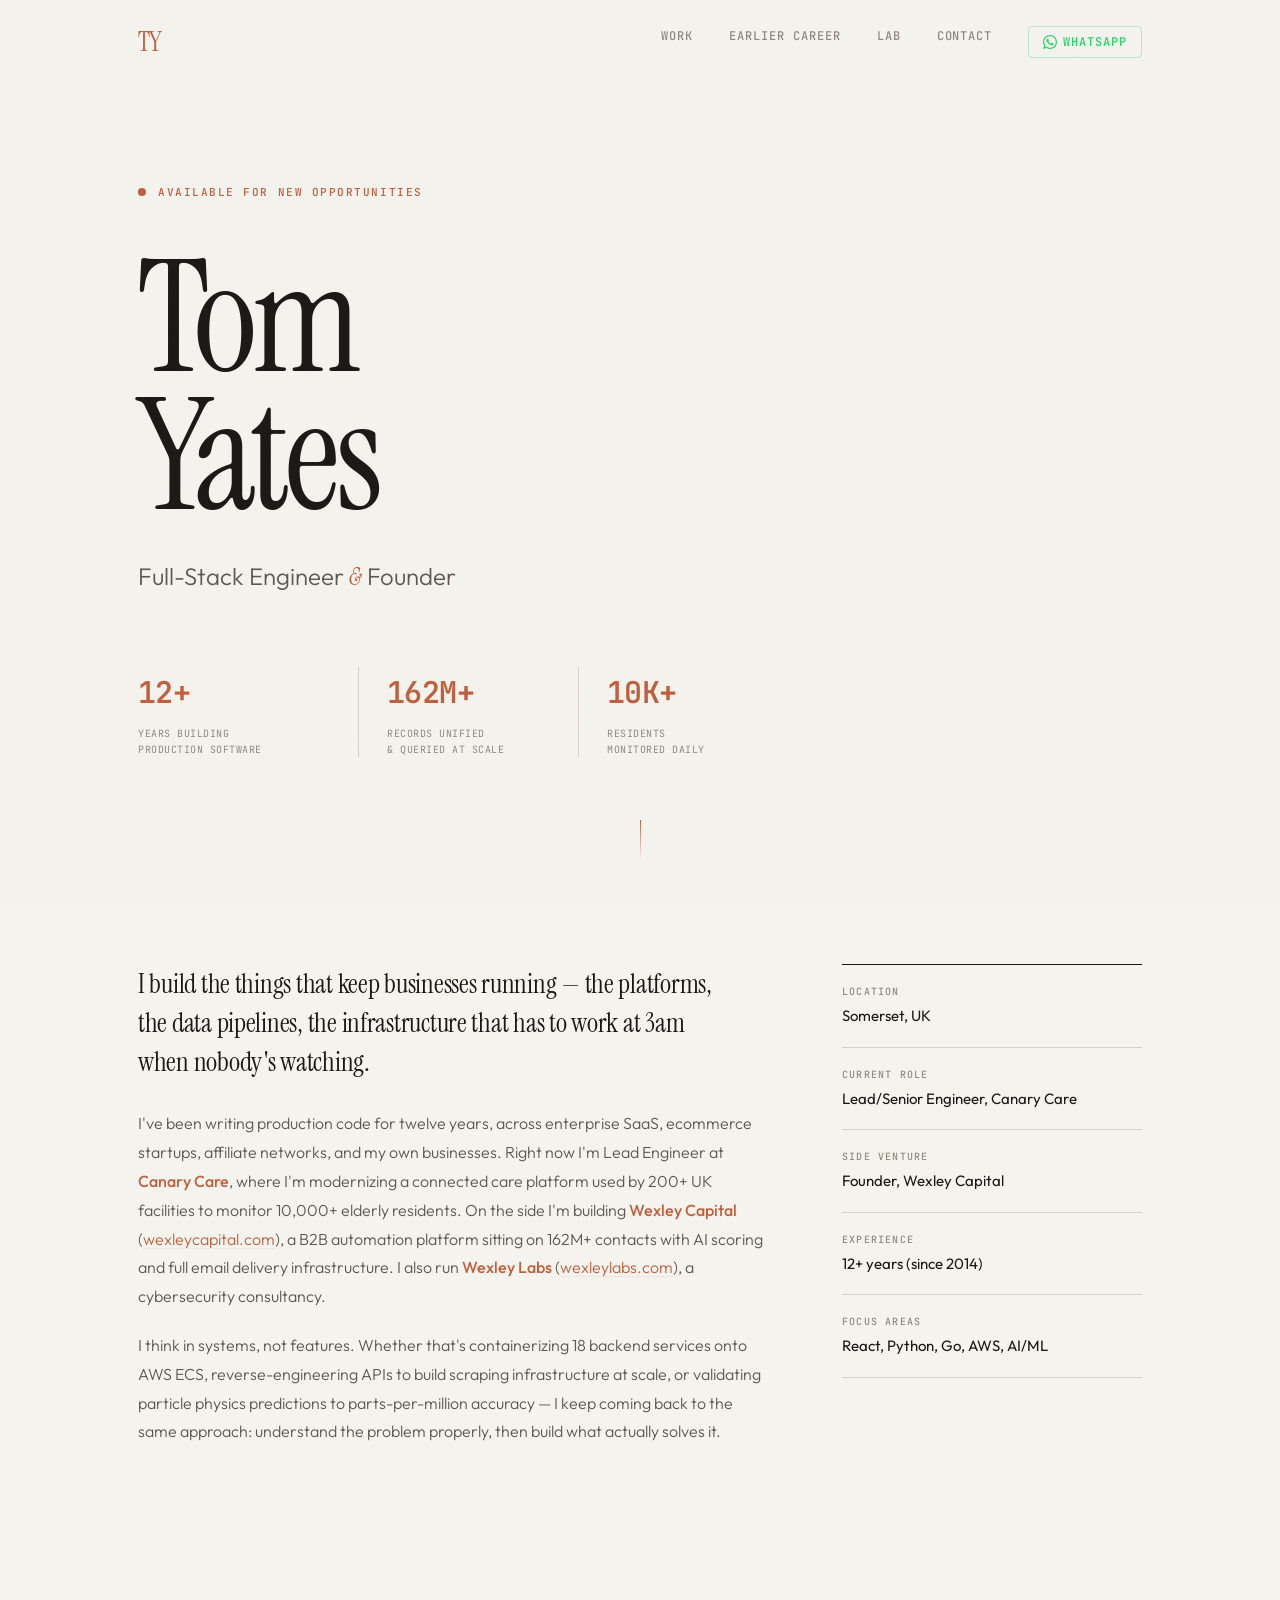
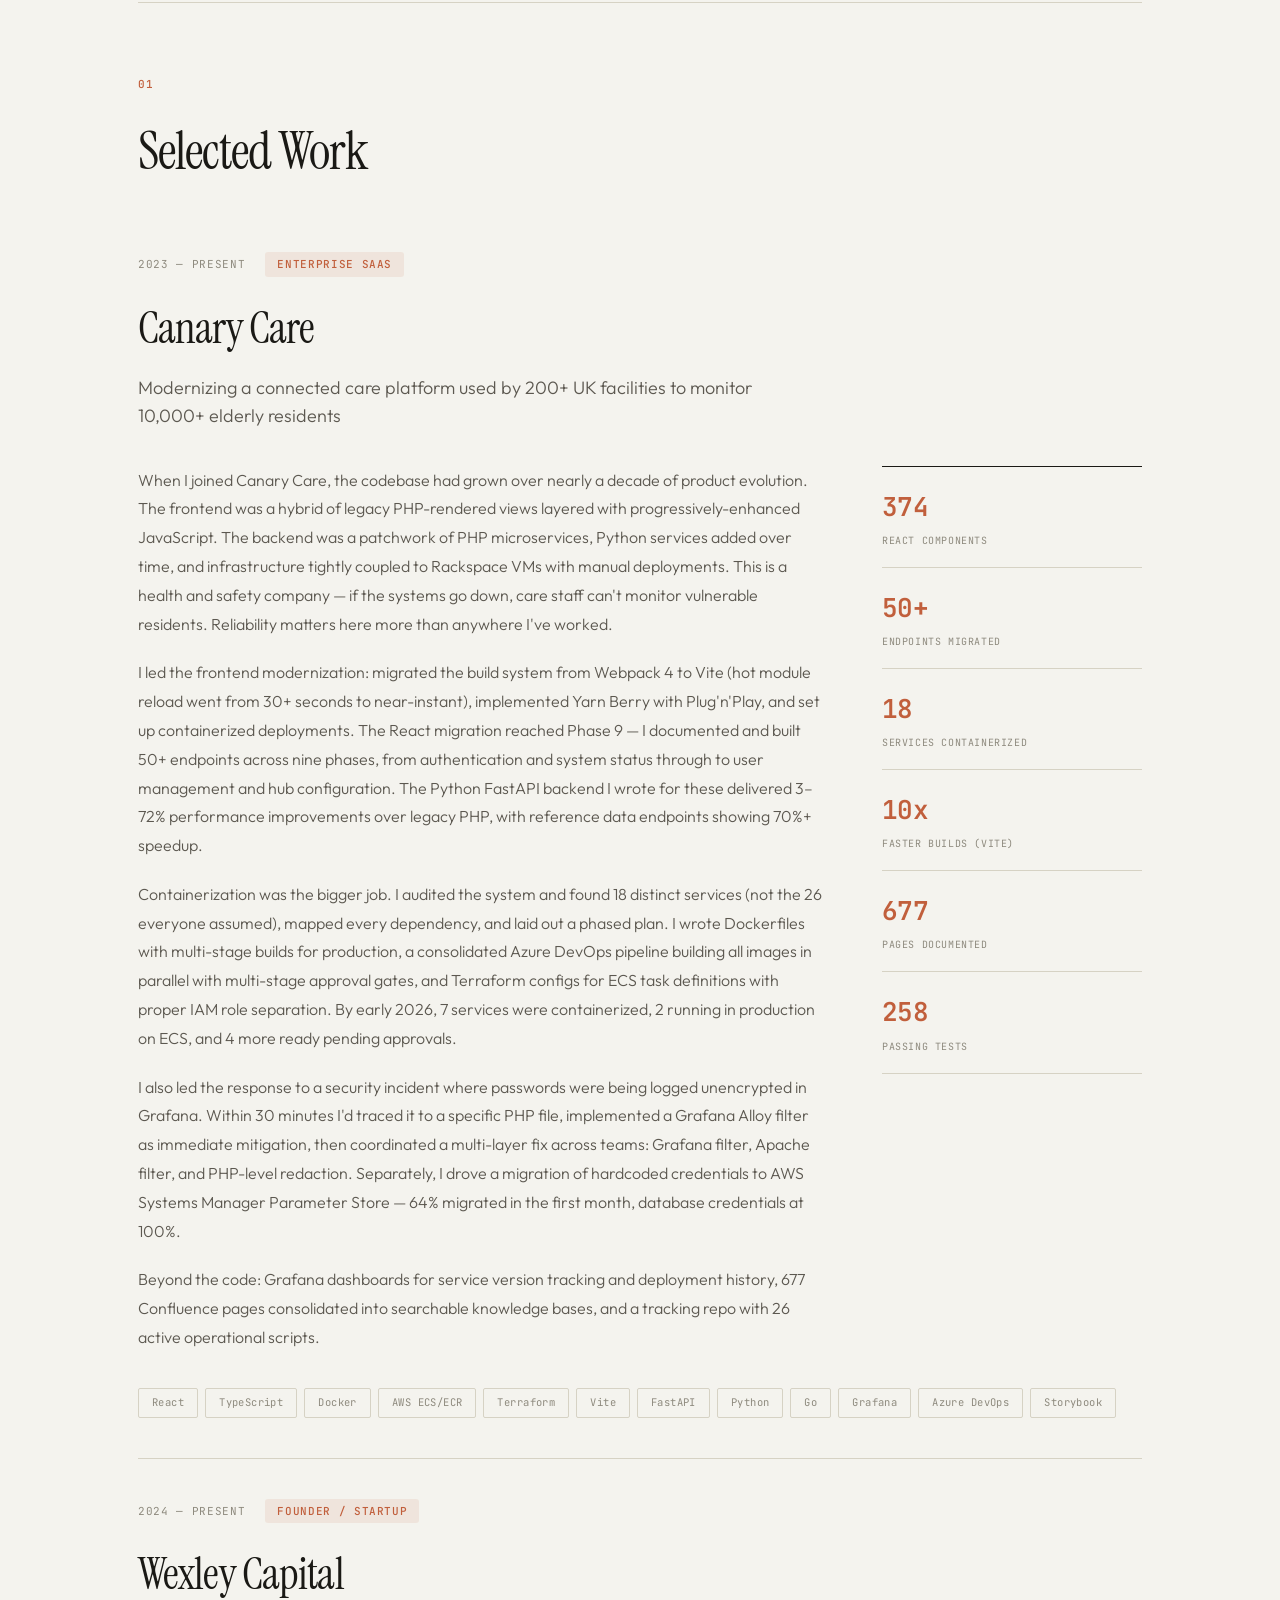
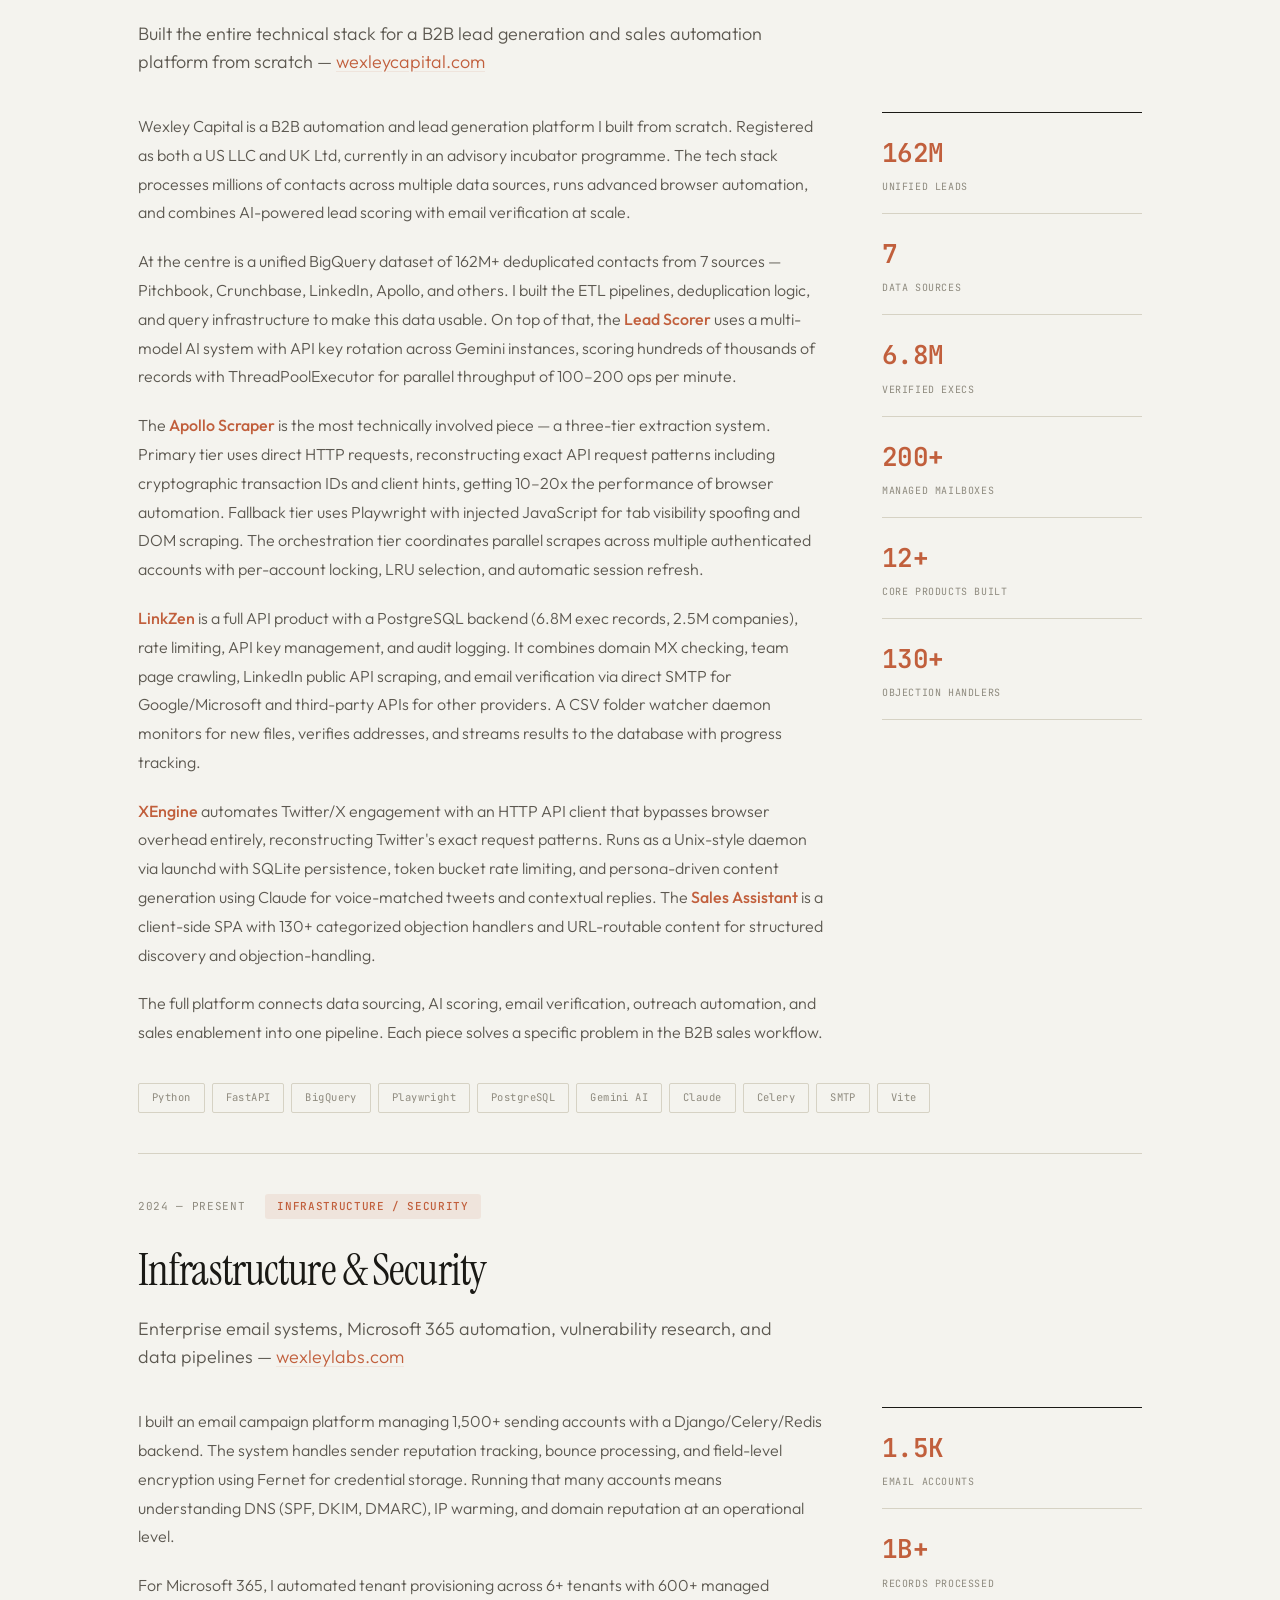
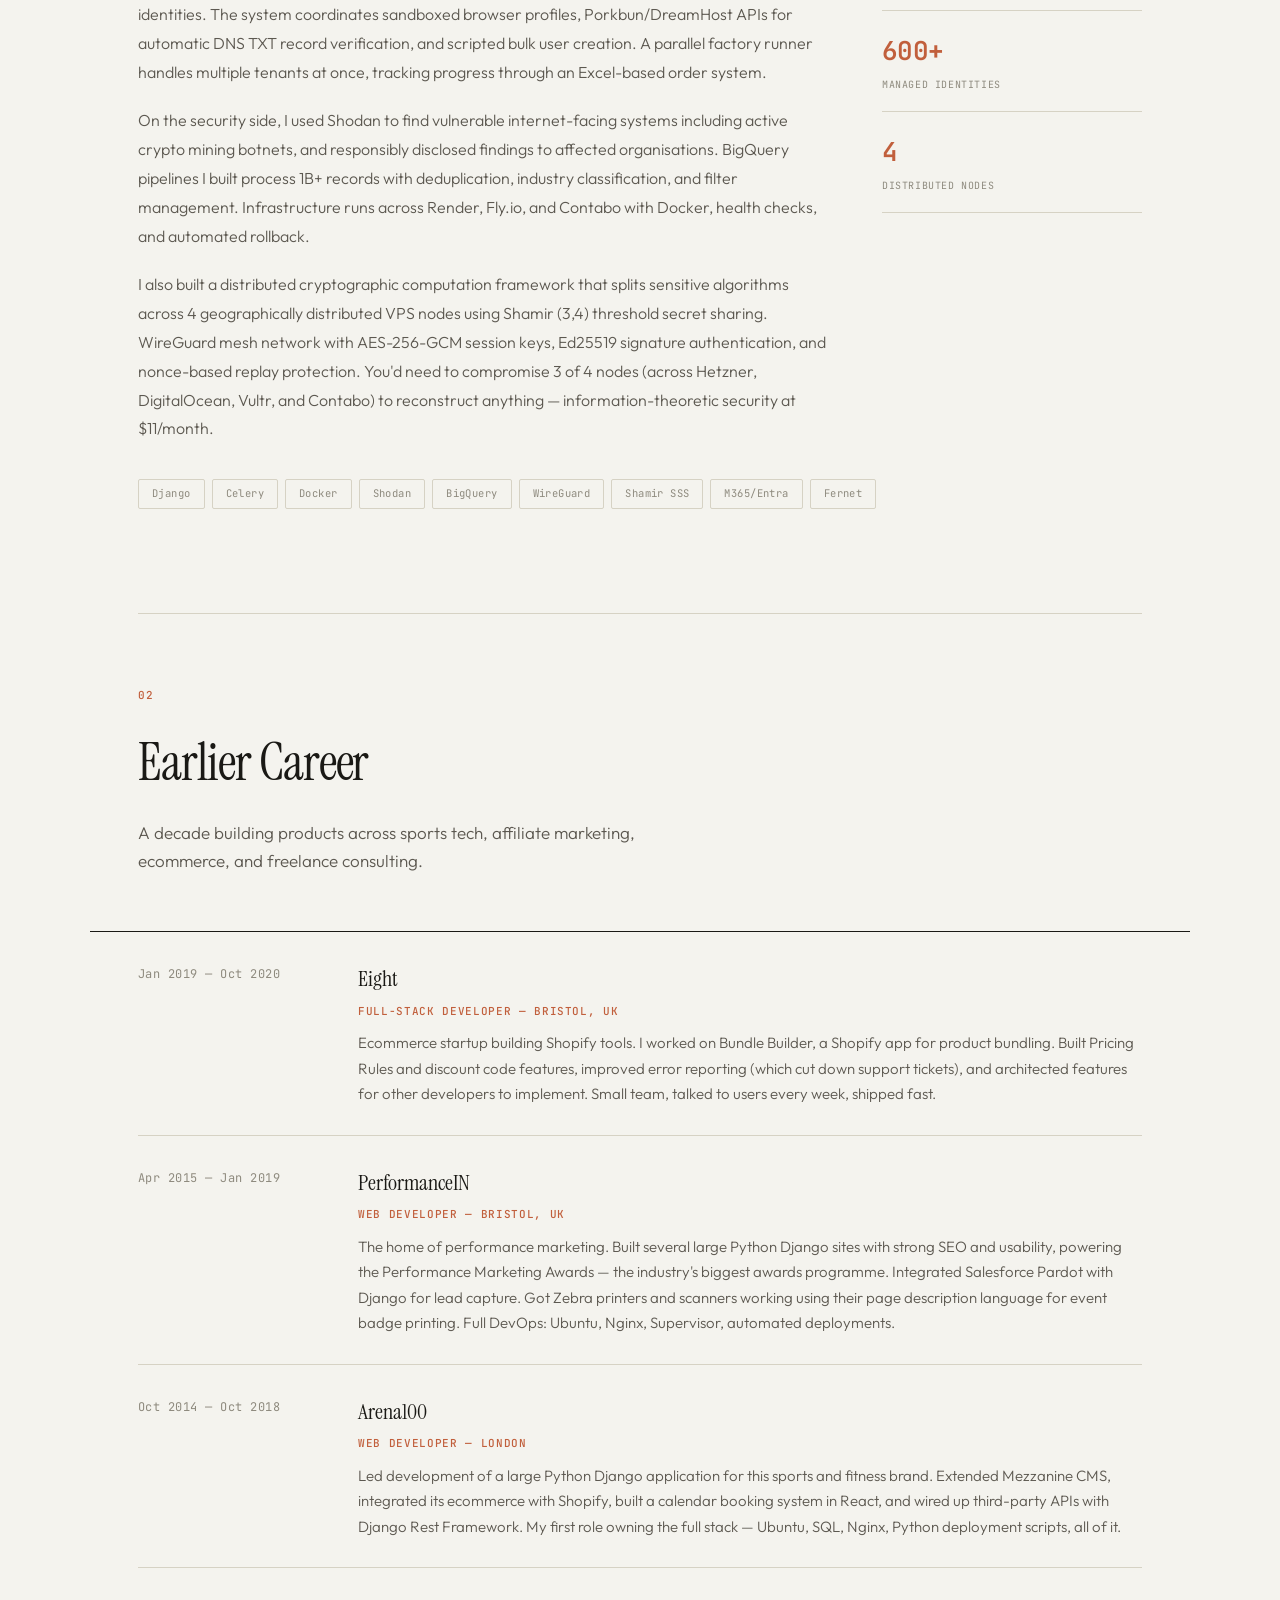
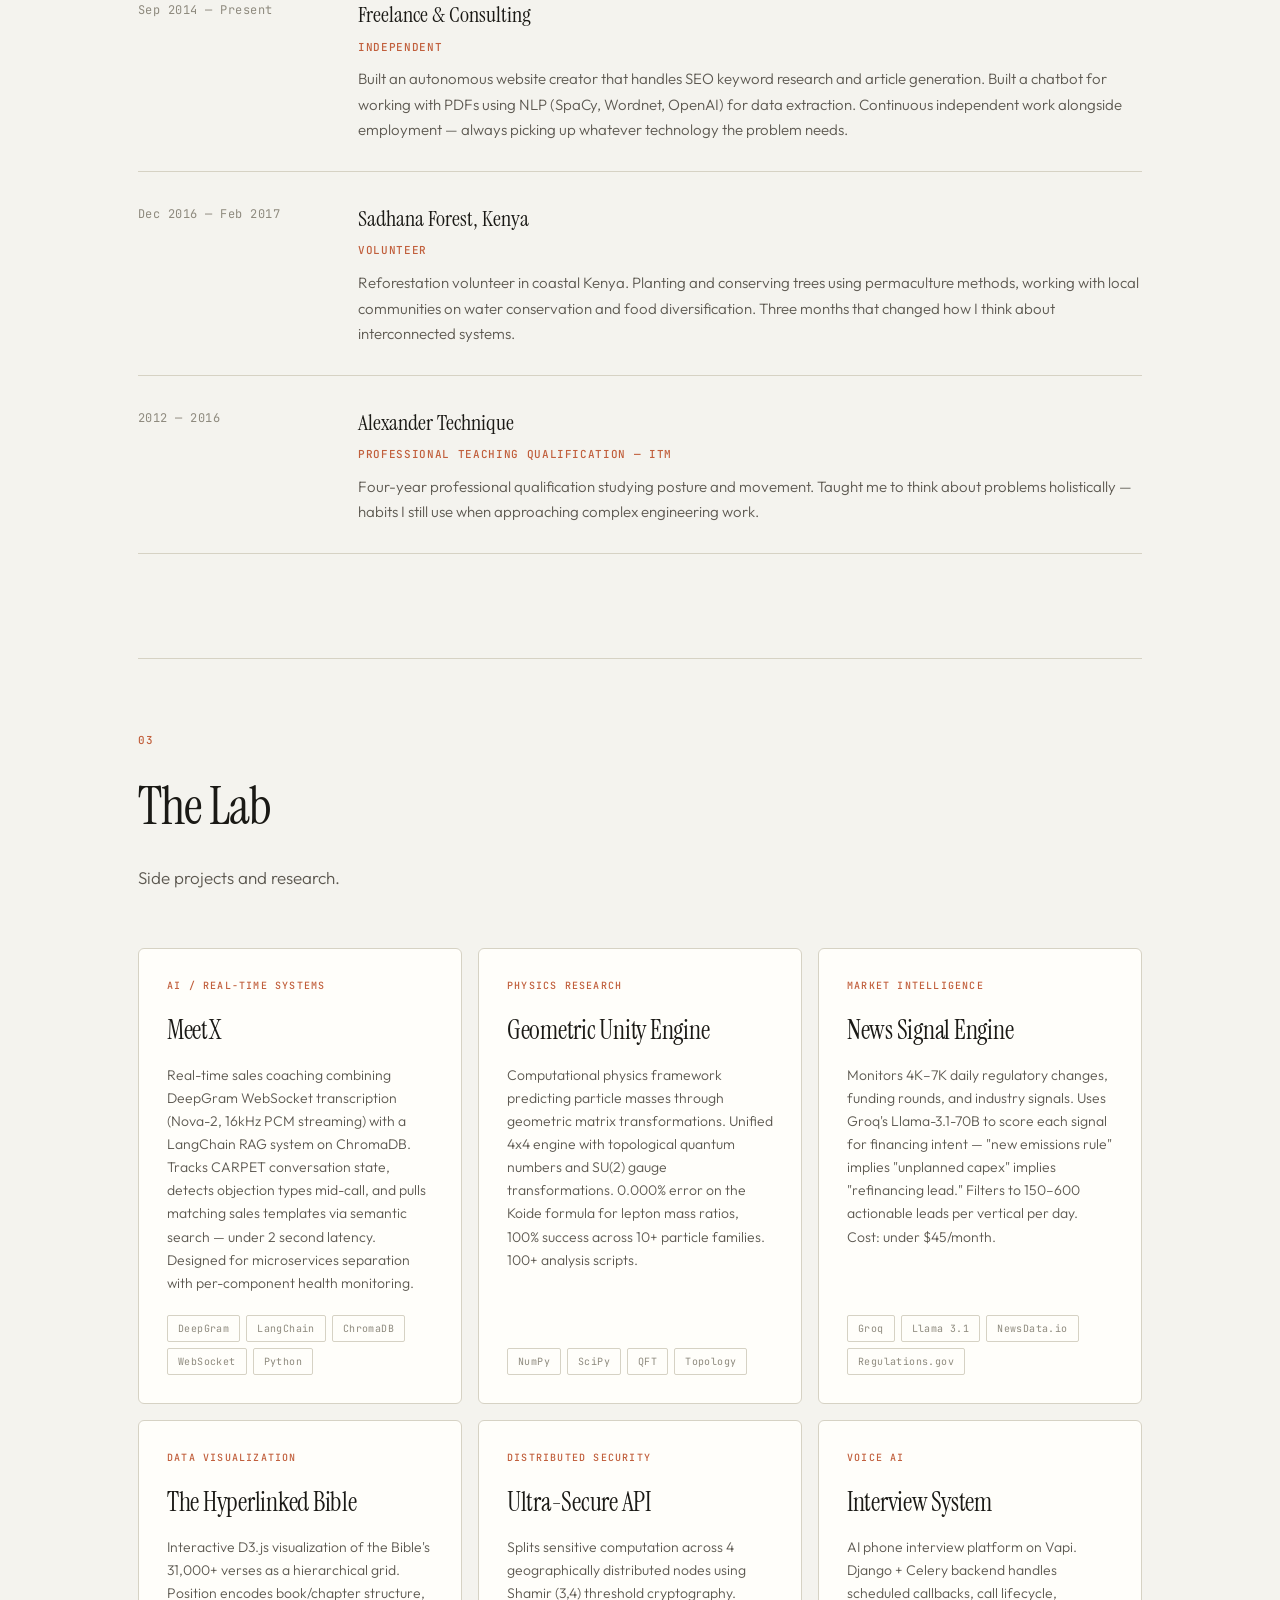
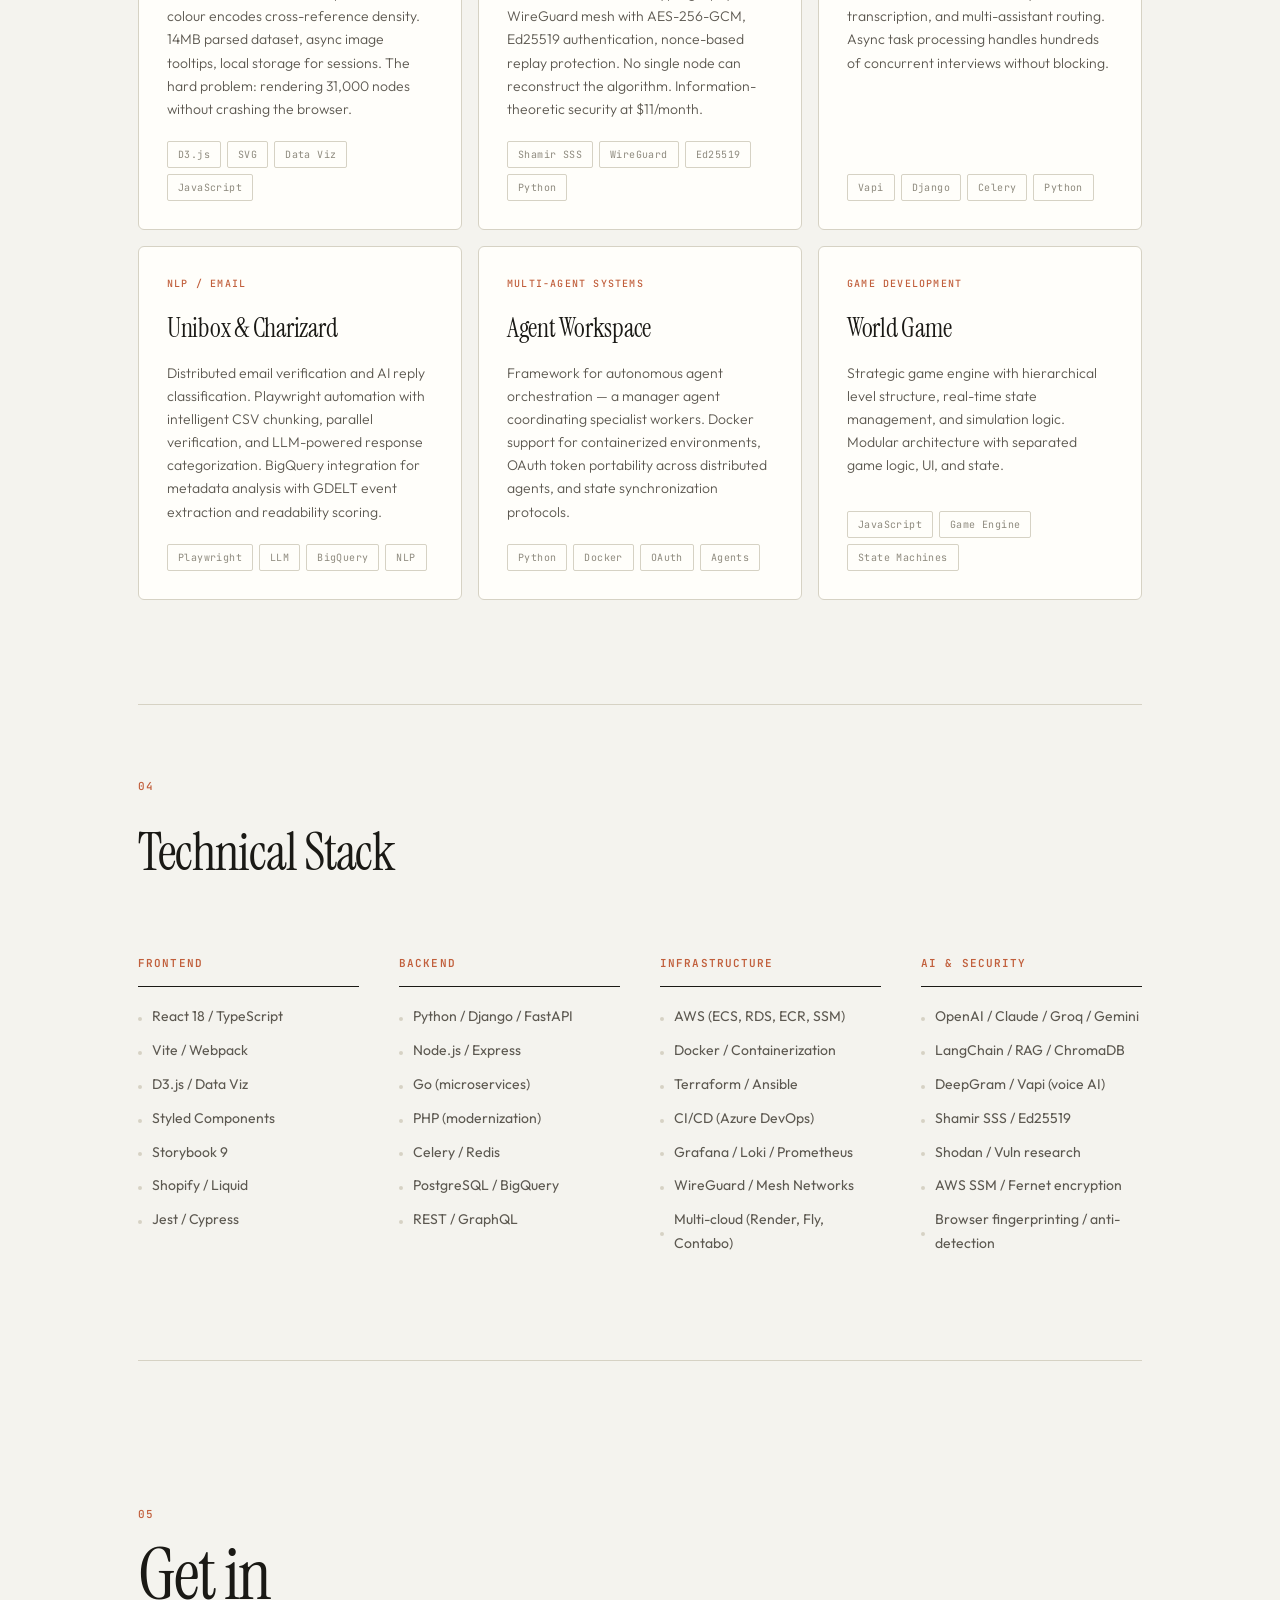
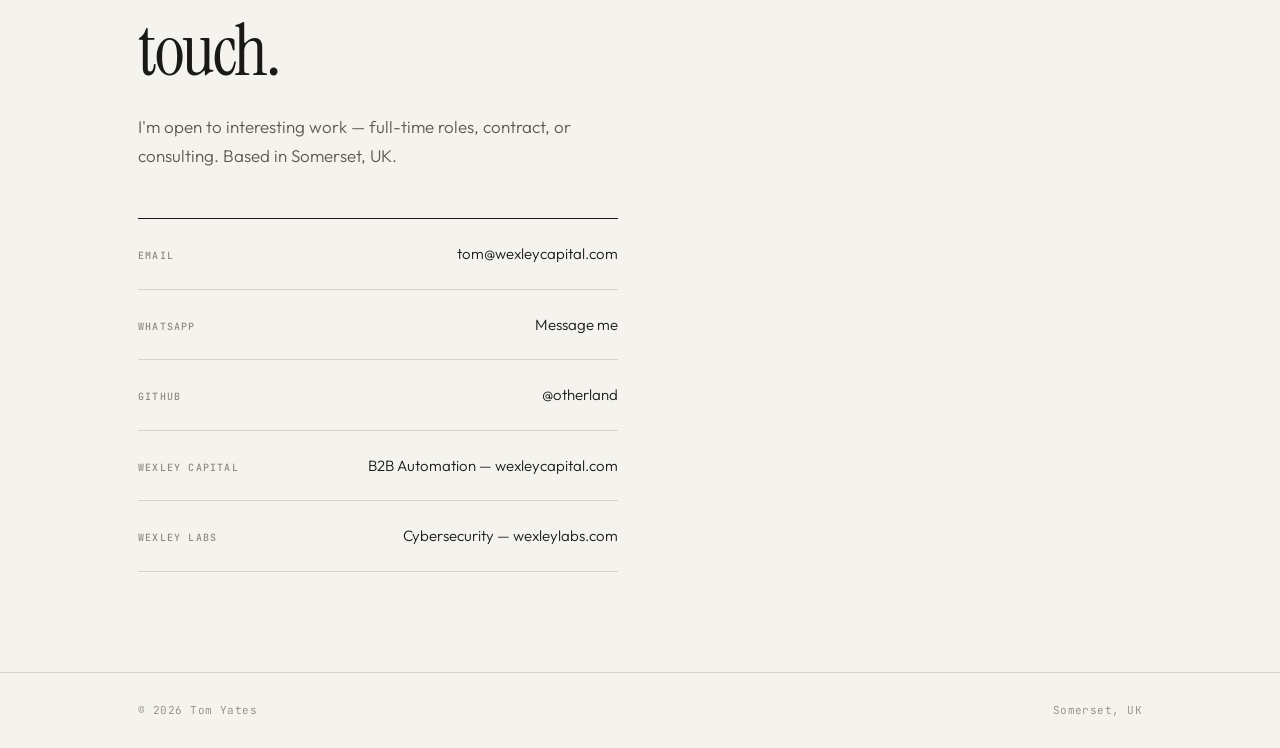
==== commit a45689be: "updates" ====
--- a/index.html
+++ b/index.html
@@ -3,11 +3,11 @@
 <head>
     <meta charset="UTF-8">
     <meta name="viewport" content="width=device-width, initial-scale=1.0">
-    <title>Tom Yates - Full-Stack Engineer, Founder, Builder</title>
-    <meta name="description" content="12+ years building software that matters. Enterprise platform modernization at scale. Founder of B2B automation business. From physics research to production systems.">
+    <title>Tom Yates — Full-Stack Engineer & Founder</title>
+    <meta name="description" content="Tom Yates — full-stack engineer with 12+ years experience. Enterprise SaaS modernization, B2B data platforms, cybersecurity consulting. Somerset, UK.">
     <meta name="theme-color" content="#F4F3EE">
-    <meta property="og:title" content="Tom Yates - Full-Stack Engineer, Founder, Builder">
-    <meta property="og:description" content="12+ years of full-stack engineering. Enterprise SaaS modernization, B2B automation at scale, and deep technical research.">
+    <meta property="og:title" content="Tom Yates — Full-Stack Engineer & Founder">
+    <meta property="og:description" content="12+ years building production software. Enterprise SaaS, B2B automation, cybersecurity. Based in Somerset, UK.">
     <meta property="og:type" content="website">
     <link rel="preconnect" href="https://fonts.googleapis.com">
     <link rel="preconnect" href="https://fonts.gstatic.com" crossorigin>
@@ -28,6 +28,10 @@
                 <a href="#earlier">Earlier Career</a>
                 <a href="#lab">Lab</a>
                 <a href="#contact">Contact</a>
+                <a href="https://wa.me/447427330914" class="nav__whatsapp" target="_blank" rel="noopener">
+                    <svg width="14" height="14" viewBox="0 0 24 24" fill="currentColor"><path d="M17.472 14.382c-.297-.149-1.758-.867-2.03-.967-.273-.099-.471-.148-.67.15-.197.297-.767.966-.94 1.164-.173.199-.347.223-.644.075-.297-.15-1.255-.463-2.39-1.475-.883-.788-1.48-1.761-1.653-2.059-.173-.297-.018-.458.13-.606.134-.133.298-.347.446-.52.149-.174.198-.298.298-.497.099-.198.05-.371-.025-.52-.075-.149-.669-1.612-.916-2.207-.242-.579-.487-.5-.669-.51-.173-.008-.371-.01-.57-.01-.198 0-.52.074-.792.372-.272.297-1.04 1.016-1.04 2.479 0 1.462 1.065 2.875 1.213 3.074.149.198 2.096 3.2 5.077 4.487.709.306 1.262.489 1.694.625.712.227 1.36.195 1.871.118.571-.085 1.758-.719 2.006-1.413.248-.694.248-1.289.173-1.413-.074-.124-.272-.198-.57-.347m-5.421 7.403h-.004a9.87 9.87 0 01-5.031-1.378l-.361-.214-3.741.982.998-3.648-.235-.374a9.86 9.86 0 01-1.51-5.26c.001-5.45 4.436-9.884 9.888-9.884 2.64 0 5.122 1.03 6.988 2.898a9.825 9.825 0 012.893 6.994c-.003 5.45-4.437 9.884-9.885 9.884m8.413-18.297A11.815 11.815 0 0012.05 0C5.495 0 .16 5.335.157 11.892c0 2.096.547 4.142 1.588 5.945L.057 24l6.305-1.654a11.882 11.882 0 005.683 1.448h.005c6.554 0 11.89-5.335 11.893-11.893a11.821 11.821 0 00-3.48-8.413z"/></svg>
+                    <span class="nav__whatsapp-text">WhatsApp</span>
+                </a>
             </div>
         </div>
     </nav>
@@ -61,47 +65,53 @@
 
     <!-- About -->
     <section class="about">
-        <div class="about__grid wrap">
-            <div class="about__intro reveal">
-                <p class="about__lead">I build systems that matter. Enterprise platforms serving thousands.
-                Automation engines processing hundreds of millions of records. Research that pushes boundaries.</p>
-                <p class="about__body">Twelve years of shipping production software across enterprise SaaS, ecommerce startups,
-                affiliate marketing platforms, and my own businesses. Currently Lead Engineer at <strong>Canary Care</strong>,
-                orchestrating the modernization of a connected care platform serving 200+ facilities and 10,000+ vulnerable
-                residents across the UK. Simultaneously building <strong>Wexley Capital</strong>, a B2B automation business
-                with a unified dataset of 162M+ contacts, AI-powered scoring, and full email delivery infrastructure.</p>
-                <p class="about__body">I think in systems, not features. Whether that means containerizing 18 backend services
-                onto AWS ECS, reverse-engineering APIs to build scraping infrastructure that scales, or validating
-                particle physics predictions to parts-per-million accuracy &mdash; the thread is always the same:
-                understand the problem deeply, then build the right thing.</p>
-            </div>
-            <aside class="about__details reveal">
-                <div class="detail">
-                    <span class="detail__label">Location</span>
-                    <span class="detail__value">Somerset, UK</span>
-                </div>
-                <div class="detail">
-                    <span class="detail__label">Current role</span>
-                    <span class="detail__value">Lead/Senior Engineer, Canary Care</span>
-                </div>
-                <div class="detail">
-                    <span class="detail__label">Side venture</span>
-                    <span class="detail__value">Founder, Wexley Capital</span>
-                </div>
-                <div class="detail">
-                    <span class="detail__label">Experience</span>
-                    <span class="detail__value">12+ years (since 2014)</span>
-                </div>
-                <div class="detail">
-                    <span class="detail__label">Focus areas</span>
-                    <span class="detail__value">React, Python, Go, AWS, AI/ML</span>
-                </div>
-            </aside>
+        <div class="wrap">
+            <div class="about__grid">
+                <div class="about__intro reveal">
+                    <p class="about__lead">I build the things that keep businesses running &mdash; the platforms,
+                    the data pipelines, the infrastructure that has to work at 3am when nobody's watching.</p>
+                    <p class="about__body">I've been writing production code for twelve years, across enterprise SaaS,
+                    ecommerce startups, affiliate networks, and my own businesses. Right now I'm Lead Engineer at
+                    <strong>Canary Care</strong>, where I'm modernizing a connected care platform used by 200+ UK
+                    facilities to monitor 10,000+ elderly residents. On the side I'm building
+                    <strong>Wexley Capital</strong>
+                    (<a href="https://wexleycapital.com" target="_blank">wexleycapital.com</a>), a B2B automation
+                    platform sitting on 162M+ contacts with AI scoring and full email delivery infrastructure.
+                    I also run <strong>Wexley Labs</strong>
+                    (<a href="https://wexleylabs.com" target="_blank">wexleylabs.com</a>), a cybersecurity consultancy.</p>
+                    <p class="about__body">I think in systems, not features. Whether that's containerizing 18 backend
+                    services onto AWS ECS, reverse-engineering APIs to build scraping infrastructure at scale, or
+                    validating particle physics predictions to parts-per-million accuracy &mdash; I keep coming back
+                    to the same approach: understand the problem properly, then build what actually solves it.</p>
+                </div>
+                <aside class="about__details reveal">
+                    <div class="detail">
+                        <span class="detail__label">Location</span>
+                        <span class="detail__value">Somerset, UK</span>
+                    </div>
+                    <div class="detail">
+                        <span class="detail__label">Current role</span>
+                        <span class="detail__value">Lead/Senior Engineer, Canary Care</span>
+                    </div>
+                    <div class="detail">
+                        <span class="detail__label">Side venture</span>
+                        <span class="detail__value">Founder, Wexley Capital</span>
+                    </div>
+                    <div class="detail">
+                        <span class="detail__label">Experience</span>
+                        <span class="detail__value">12+ years (since 2014)</span>
+                    </div>
+                    <div class="detail">
+                        <span class="detail__label">Focus areas</span>
+                        <span class="detail__value">React, Python, Go, AWS, AI/ML</span>
+                    </div>
+                </aside>
+            </div>
         </div>
     </section>
 
     <!-- Divider -->
-    <div class="divider"><div class="divider__line"></div></div>
+    <div class="divider reveal"><div class="divider__line"></div></div>
 
     <!-- Work -->
     <section id="work" class="work">
@@ -118,45 +128,42 @@
                     <span class="work-entry__type">Enterprise SaaS</span>
                 </div>
                 <h3 class="work-entry__title">Canary Care</h3>
-                <p class="work-entry__subtitle">Leading the modernization of a connected care platform serving 200+ UK facilities and 10,000+ elderly residents</p>
+                <p class="work-entry__subtitle">Modernizing a connected care platform used by 200+ UK facilities to monitor 10,000+ elderly residents</p>
             </div>
             <div class="work-entry__body">
                 <div class="work-entry__narrative">
-                    <p>When I arrived at Canary Care, the organization was sitting on a complex, sprawling codebase reflecting
-                    nearly a decade of product evolution. The frontend was a hybrid of legacy PHP-rendered views layered
-                    with progressively-enhanced JavaScript. The backend was a patchwork of PHP microservices, Python services
-                    added organically, and infrastructure tightly coupled to Rackspace VMs with manual, error-prone deployments.
-                    As a health and safety company caring for vulnerable elderly residents, operational reliability wasn't
-                    optional &mdash; it was existential.</p>
-
-                    <p>I took ownership of the frontend-first modernization, migrating the build system from Webpack 4 to Vite
-                    (cutting hot module reload from 30+ seconds to near-instant), implementing Yarn Berry with Plug'n'Play
-                    dependency resolution, and establishing a containerized deployment model. The React migration itself reached
-                    Phase 9 completion &mdash; I documented and implemented 50+ endpoints across nine distinct phases, from
-                    authentication and system status through complex data aggregation to user management and hub configuration.
-                    The Python FastAPI backend I built for these endpoints delivered 3&ndash;72% performance improvements over
-                    legacy PHP, with reference data endpoints showing 70%+ speedup.</p>
-
-                    <p>The containerization initiative was the larger challenge. I conducted an audit revealing 18 distinct services
-                    (not the assumed 26), mapped every dependency, and created a phased approach. I wrote Dockerfiles with
-                    multi-stage builds optimized for production, a consolidated Azure DevOps pipeline building all backend
-                    images in parallel with multi-stage approval gates, and Terraform configurations for ECS task definitions
-                    with proper IAM role separation. By early 2026, 7 services were containerized, 2 were deployed to production
-                    on ECS, and 4 more were ready pending approvals &mdash; a clear path from fragile VMs to reproducible,
-                    auditable infrastructure.</p>
-
-                    <p>I led the response to a critical security incident where passwords were being logged unencrypted in Grafana.
-                    Within 30 minutes I traced the root cause to a specific PHP file, implemented a Grafana Alloy filter as
-                    immediate mitigation, then coordinated across team boundaries for a comprehensive multi-layer fix: Grafana
-                    filter, Apache filter, and PHP-level redaction. I also drove a systematic migration of hardcoded credentials
-                    to AWS Systems Manager Parameter Store, achieving 64% migration in the first month with database credentials
-                    at 100%.</p>
-
-                    <p>Across all this work, I created comprehensive observability infrastructure &mdash; Grafana dashboards tracking
-                    service versions, deployment history, and rollback capability. I consolidated 677 Confluence pages into
-                    searchable knowledge bases and maintained a tracking repository with 26 active operational scripts. This
-                    isn't just code modernization; it's a multi-dimensional transformation spanning frontend, backend, infrastructure,
-                    and organizational knowledge.</p>
+                    <p>When I joined Canary Care, the codebase had grown over nearly a decade of product evolution.
+                    The frontend was a hybrid of legacy PHP-rendered views layered with progressively-enhanced
+                    JavaScript. The backend was a patchwork of PHP microservices, Python services added over time,
+                    and infrastructure tightly coupled to Rackspace VMs with manual deployments. This is a health
+                    and safety company &mdash; if the systems go down, care staff can't monitor vulnerable residents.
+                    Reliability matters here more than anywhere I've worked.</p>
+
+                    <p>I led the frontend modernization: migrated the build system from Webpack 4 to Vite (hot
+                    module reload went from 30+ seconds to near-instant), implemented Yarn Berry with Plug'n'Play,
+                    and set up containerized deployments. The React migration reached Phase 9 &mdash; I documented
+                    and built 50+ endpoints across nine phases, from authentication and system status through to
+                    user management and hub configuration. The Python FastAPI backend I wrote for these delivered
+                    3&ndash;72% performance improvements over legacy PHP, with reference data endpoints showing
+                    70%+ speedup.</p>
+
+                    <p>Containerization was the bigger job. I audited the system and found 18 distinct services
+                    (not the 26 everyone assumed), mapped every dependency, and laid out a phased plan. I wrote
+                    Dockerfiles with multi-stage builds for production, a consolidated Azure DevOps pipeline
+                    building all images in parallel with multi-stage approval gates, and Terraform configs for
+                    ECS task definitions with proper IAM role separation. By early 2026, 7 services were
+                    containerized, 2 running in production on ECS, and 4 more ready pending approvals.</p>
+
+                    <p>I also led the response to a security incident where passwords were being logged unencrypted
+                    in Grafana. Within 30 minutes I'd traced it to a specific PHP file, implemented a Grafana Alloy
+                    filter as immediate mitigation, then coordinated a multi-layer fix across teams: Grafana filter,
+                    Apache filter, and PHP-level redaction. Separately, I drove a migration of hardcoded credentials
+                    to AWS Systems Manager Parameter Store &mdash; 64% migrated in the first month, database
+                    credentials at 100%.</p>
+
+                    <p>Beyond the code: Grafana dashboards for service version tracking and deployment history,
+                    677 Confluence pages consolidated into searchable knowledge bases, and a tracking repo
+                    with 26 active operational scripts.</p>
                 </div>
                 <div class="work-entry__stats">
                     <div class="stat-block">
@@ -190,7 +197,7 @@
             </div>
         </article>
 
-        <div class="divider divider--thin"><div class="divider__line"></div></div>
+        <div class="divider divider--thin reveal"><div class="divider__line"></div></div>
 
         <!-- Wexley -->
         <article class="work-entry reveal">
@@ -199,45 +206,49 @@
                     <span class="work-entry__period">2024 &mdash; Present</span>
                     <span class="work-entry__type">Founder / Startup</span>
                 </div>
-                <h3 class="work-entry__title">Wexley Capital</h3>
-                <p class="work-entry__subtitle">Built the entire technical stack for a B2B lead generation and sales automation platform from scratch</p>
+                <h3 class="work-entry__title"><a href="https://wexleycapital.com" target="_blank">Wexley Capital</a></h3>
+                <p class="work-entry__subtitle">Built the entire technical stack for a B2B lead generation and sales automation platform from scratch &mdash; <a href="https://wexleycapital.com" target="_blank">wexleycapital.com</a></p>
             </div>
             <div class="work-entry__body">
                 <div class="work-entry__narrative">
-                    <p>Wexley Capital is a B2B automation and lead generation platform I designed and built end-to-end.
-                    Registered as both a US LLC and UK Ltd, the business is currently in an advisory incubator program.
-                    The technical stack I created processes millions of contacts across disparate data sources, implements
-                    advanced browser automation, and combines AI-powered lead scoring with email verification at scale.</p>
-
-                    <p>The centrepiece is a unified BigQuery dataset of 162M+ deduplicated contacts from 7 sources including
-                    Pitchbook, Crunchbase, LinkedIn, and Apollo. I built the ETL pipelines, deduplication logic, and query
-                    infrastructure to make this data actionable. Sitting on top of that, the <strong>Lead Scorer</strong> uses
-                    a multi-model AI system with API key rotation across Gemini instances, scoring hundreds of thousands of
-                    records using ThreadPoolExecutor for parallel throughput of 100&ndash;200 operations per minute.</p>
-
-                    <p>The <strong>Apollo Scraper</strong> is the most technically complex piece &mdash; a three-tier extraction
-                    system. The primary tier uses direct HTTP requests via curl_cffi, reconstructing exact API request patterns
-                    including cryptographic transaction IDs and client hints, achieving 10&ndash;20x performance over browser
-                    automation. The fallback tier uses GoLogin + Playwright with injected JavaScript for tab visibility spoofing
-                    and DOM scraping. The orchestration tier coordinates parallel scrapes across multiple authenticated accounts
-                    with per-account locking, LRU selection, and automatic session refresh.</p>
-
-                    <p><strong>LinkZen</strong> is a full API product I built with PostgreSQL backend (6.8M exec records, 2.5M
-                    companies), rate limiting, API key management, and audit logging. It combines domain MX checking, team page
-                    crawling, LinkedIn public API scraping, and email verification via direct SMTP for Google/Microsoft plus
-                    Truelist API for other providers. A CSV folder watcher daemon monitors for new files, verifies email addresses,
+                    <p>Wexley Capital is a B2B automation and lead generation platform I built from scratch.
+                    Registered as both a US LLC and UK Ltd, currently in an advisory incubator programme.
+                    The tech stack processes millions of contacts across multiple data sources, runs advanced
+                    browser automation, and combines AI-powered lead scoring with email verification at scale.</p>
+
+                    <p>At the centre is a unified BigQuery dataset of 162M+ deduplicated contacts from 7
+                    sources &mdash; Pitchbook, Crunchbase, LinkedIn, Apollo, and others. I built the ETL
+                    pipelines, deduplication logic, and query infrastructure to make this data usable.
+                    On top of that, the <strong>Lead Scorer</strong> uses a multi-model AI system with
+                    API key rotation across Gemini instances, scoring hundreds of thousands of records with
+                    ThreadPoolExecutor for parallel throughput of 100&ndash;200 ops per minute.</p>
+
+                    <p>The <strong>Apollo Scraper</strong> is the most technically involved piece &mdash; a
+                    three-tier extraction system. Primary tier uses direct HTTP requests, reconstructing
+                    exact API request patterns including cryptographic transaction IDs and client hints,
+                    getting 10&ndash;20x the performance of browser automation. Fallback tier uses
+                    Playwright with injected JavaScript for tab visibility spoofing and DOM scraping.
+                    The orchestration tier coordinates parallel scrapes across multiple authenticated
+                    accounts with per-account locking, LRU selection, and automatic session refresh.</p>
+
+                    <p><strong>LinkZen</strong> is a full API product with a PostgreSQL backend (6.8M exec
+                    records, 2.5M companies), rate limiting, API key management, and audit logging. It
+                    combines domain MX checking, team page crawling, LinkedIn public API scraping, and
+                    email verification via direct SMTP for Google/Microsoft and third-party APIs for
+                    other providers. A CSV folder watcher daemon monitors for new files, verifies addresses,
                     and streams results to the database with progress tracking.</p>
 
-                    <p><strong>XEngine</strong> automates Twitter/X engagement with a sophisticated HTTP API client that bypasses
-                    browser overhead entirely, reconstructing Twitter's exact request patterns. It runs as a Unix-style daemon
-                    via launchd with SQLite persistence, token bucket rate limiting, and persona-driven content generation
-                    using Claude for voice-matched tweets and contextual replies. The <strong>Sales Assistant</strong> provides
-                    structured discovery and objection-handling as a client-side SPA with 130+ categorized objection handlers
-                    and URL-routable content.</p>
-
-                    <p>The full platform connects data sourcing, AI scoring, email verification, outreach automation, and sales
-                    enablement into a cohesive pipeline. Each component was built to solve a real problem in the B2B sales
-                    workflow, not as theoretical exercises.</p>
+                    <p><strong>XEngine</strong> automates Twitter/X engagement with an HTTP API client
+                    that bypasses browser overhead entirely, reconstructing Twitter's exact request patterns.
+                    Runs as a Unix-style daemon via launchd with SQLite persistence, token bucket rate
+                    limiting, and persona-driven content generation using Claude for voice-matched tweets
+                    and contextual replies. The <strong>Sales Assistant</strong> is a client-side SPA with
+                    130+ categorized objection handlers and URL-routable content for structured discovery
+                    and objection-handling.</p>
+
+                    <p>The full platform connects data sourcing, AI scoring, email verification, outreach
+                    automation, and sales enablement into one pipeline. Each piece solves a specific problem
+                    in the B2B sales workflow.</p>
                 </div>
                 <div class="work-entry__stats">
                     <div class="stat-block">
@@ -267,11 +278,11 @@
                 </div>
             </div>
             <div class="work-entry__tags">
-                <span>Python</span><span>FastAPI</span><span>BigQuery</span><span>Playwright</span><span>PostgreSQL</span><span>GoLogin</span><span>curl_cffi</span><span>Gemini AI</span><span>Claude</span><span>Celery</span><span>SMTP</span><span>Vite</span>
+                <span>Python</span><span>FastAPI</span><span>BigQuery</span><span>Playwright</span><span>PostgreSQL</span><span>Gemini AI</span><span>Claude</span><span>Celery</span><span>SMTP</span><span>Vite</span>
             </div>
         </article>
 
-        <div class="divider divider--thin"><div class="divider__line"></div></div>
+        <div class="divider divider--thin reveal"><div class="divider__line"></div></div>
 
         <!-- Infrastructure & Security -->
         <article class="work-entry reveal">
@@ -280,32 +291,35 @@
                     <span class="work-entry__period">2024 &mdash; Present</span>
                     <span class="work-entry__type">Infrastructure / Security</span>
                 </div>
-                <h3 class="work-entry__title">Infrastructure &amp; Security</h3>
-                <p class="work-entry__subtitle">Enterprise email systems, Microsoft 365 automation, vulnerability research, and data pipelines at scale</p>
+                <h3 class="work-entry__title"><a href="https://wexleylabs.com" target="_blank">Infrastructure &amp; Security</a></h3>
+                <p class="work-entry__subtitle">Enterprise email systems, Microsoft 365 automation, vulnerability research, and data pipelines &mdash; <a href="https://wexleylabs.com" target="_blank">wexleylabs.com</a></p>
             </div>
             <div class="work-entry__body">
                 <div class="work-entry__narrative">
-                    <p>I designed and built an email campaign platform managing 1,500+ sending accounts with a Django/Celery/Redis
-                    backend. The system handles sender reputation tracking, bounce processing, and field-level encryption using
-                    Fernet for credential storage. Deliverability across that many accounts requires understanding DNS
-                    (SPF, DKIM, DMARC), IP warming, and domain reputation at an operational level.</p>
-
-                    <p>For Microsoft 365, I automated tenant provisioning across 6+ tenants with 600+ managed identities. The
-                    orchestration system coordinates AdsPower browser profiles for sandboxed sessions, Porkbun/DreamHost APIs
-                    for automatic DNS TXT record verification, and PowerShell scripts for bulk user creation. A parallel
-                    factory runner handles multiple tenants simultaneously, tracking progress through an Excel-based order system.</p>
-
-                    <p>On the security research side, I used Shodan to discover vulnerable internet-facing systems including active
-                    crypto mining botnets, and responsibly disclosed findings to affected organizations. BigQuery pipelines
-                    I designed process 1B+ records with deduplication, industry classification, and filter management. The
-                    infrastructure spans multi-cloud deployments across Render, Fly.io, and Contabo, with Docker containerization,
-                    health checks, and automated rollback procedures.</p>
-
-                    <p>I also built a distributed cryptographic computation framework that fragments sensitive algorithms across 4
-                    geographically distributed VPS nodes using Shamir (3,4) threshold secret sharing. The system uses a WireGuard
-                    mesh network with AES-256-GCM session keys, Ed25519 signature authentication, and nonce-based replay
-                    protection. Compromising any 2 of 4 nodes (across Hetzner, DigitalOcean, Vultr, and Contabo) still leaves
-                    the system secure &mdash; genuine information-theoretic security, not just operational security.</p>
+                    <p>I built an email campaign platform managing 1,500+ sending accounts with a
+                    Django/Celery/Redis backend. The system handles sender reputation tracking, bounce
+                    processing, and field-level encryption using Fernet for credential storage. Running
+                    that many accounts means understanding DNS (SPF, DKIM, DMARC), IP warming, and
+                    domain reputation at an operational level.</p>
+
+                    <p>For Microsoft 365, I automated tenant provisioning across 6+ tenants with 600+
+                    managed identities. The system coordinates sandboxed browser profiles,
+                    Porkbun/DreamHost APIs for automatic DNS TXT record verification, and scripted
+                    bulk user creation. A parallel factory runner handles multiple tenants at once,
+                    tracking progress through an Excel-based order system.</p>
+
+                    <p>On the security side, I used Shodan to find vulnerable internet-facing systems
+                    including active crypto mining botnets, and responsibly disclosed findings to affected
+                    organisations. BigQuery pipelines I built process 1B+ records with deduplication,
+                    industry classification, and filter management. Infrastructure runs across Render,
+                    Fly.io, and Contabo with Docker, health checks, and automated rollback.</p>
+
+                    <p>I also built a distributed cryptographic computation framework that splits
+                    sensitive algorithms across 4 geographically distributed VPS nodes using Shamir
+                    (3,4) threshold secret sharing. WireGuard mesh network with AES-256-GCM session
+                    keys, Ed25519 signature authentication, and nonce-based replay protection. You'd
+                    need to compromise 3 of 4 nodes (across Hetzner, DigitalOcean, Vultr, and Contabo)
+                    to reconstruct anything &mdash; information-theoretic security at $11/month.</p>
                 </div>
                 <div class="work-entry__stats">
                     <div class="stat-block">
@@ -327,103 +341,112 @@
                 </div>
             </div>
             <div class="work-entry__tags">
-                <span>Django</span><span>Celery</span><span>Docker</span><span>Shodan</span><span>BigQuery</span><span>WireGuard</span><span>Shamir SSS</span><span>M365/Entra</span><span>PowerShell</span><span>Fernet</span>
+                <span>Django</span><span>Celery</span><span>Docker</span><span>Shodan</span><span>BigQuery</span><span>WireGuard</span><span>Shamir SSS</span><span>M365/Entra</span><span>Fernet</span>
             </div>
         </article>
     </section>
 
     <!-- Divider -->
-    <div class="divider"><div class="divider__line"></div></div>
+    <div class="divider reveal"><div class="divider__line"></div></div>
 
     <!-- Earlier Career Timeline -->
     <section id="earlier" class="timeline">
         <div class="section-header reveal">
             <span class="section-index">02</span>
             <h2 class="section-title">Earlier Career</h2>
-            <p class="section-desc">A decade of building products across sports tech, affiliate marketing, ecommerce, and freelance consulting.</p>
-        </div>
-
-        <div class="timeline__grid reveal">
-            <div class="timeline__entry">
-                <span class="timeline__period">2019 &mdash; 2020</span>
+            <p class="section-desc">A decade building products across sports tech, affiliate marketing, ecommerce, and freelance consulting.</p>
+        </div>
+
+        <div class="timeline__grid">
+            <div class="timeline__entry reveal">
+                <span class="timeline__period">Jan 2019 &mdash; Oct 2020</span>
                 <div class="timeline__content">
                     <h4>Eight</h4>
-                    <span class="timeline__role">Full-Stack Developer</span>
-                    <p>Ecommerce startup building Shopify tools. Developed the Shopify Bundle Builder app from scratch,
-                    enabling merchants to create custom product bundles. Built with the Shopify API, Liquid templating,
-                    and a Node.js backend. Worked in a fast-paced startup environment where shipping quickly and
-                    iterating on user feedback were the primary concerns.</p>
-                </div>
-            </div>
-            <div class="timeline__entry">
-                <span class="timeline__period">2015 &mdash; 2019</span>
+                    <span class="timeline__role">Full-Stack Developer &mdash; Bristol, UK</span>
+                    <p>Ecommerce startup building Shopify tools. I worked on Bundle Builder, a Shopify app
+                    for product bundling. Built Pricing Rules and discount code features, improved error
+                    reporting (which cut down support tickets), and architected features for other developers
+                    to implement. Small team, talked to users every week, shipped fast.</p>
+                </div>
+            </div>
+            <div class="timeline__entry reveal">
+                <span class="timeline__period">Apr 2015 &mdash; Jan 2019</span>
                 <div class="timeline__content">
                     <h4>PerformanceIN</h4>
-                    <span class="timeline__role">Developer / Technical Lead</span>
-                    <p>The home of performance marketing. Built and maintained the platform powering the Performance
-                    Marketing Awards &mdash; the industry's largest awards programme. Django-based CMS with a
-                    custom nominations and judging workflow system. Handled SEO optimization, responsive redesigns,
-                    and the technical infrastructure for high-traffic event pages and industry publications.</p>
-                </div>
-            </div>
-            <div class="timeline__entry">
-                <span class="timeline__period">2014 &mdash; 2018</span>
+                    <span class="timeline__role">Web Developer &mdash; Bristol, UK</span>
+                    <p>The home of performance marketing. Built several large Python Django sites with strong
+                    SEO and usability, powering the Performance Marketing Awards &mdash; the industry's biggest
+                    awards programme. Integrated Salesforce Pardot with Django for lead capture. Got Zebra
+                    printers and scanners working using their page description language for event badge printing.
+                    Full DevOps: Ubuntu, Nginx, Supervisor, automated deployments.</p>
+                </div>
+            </div>
+            <div class="timeline__entry reveal">
+                <span class="timeline__period">Oct 2014 &mdash; Oct 2018</span>
                 <div class="timeline__content">
                     <h4>Arena100</h4>
-                    <span class="timeline__role">Lead Developer</span>
-                    <p>Sports and fitness brand platform. Built the core web application using Django and React,
-                    including user profiles, content management, and community features. First professional role
-                    where I owned the full stack from database design to frontend delivery, establishing the
-                    working patterns I still use today.</p>
-                </div>
-            </div>
-            <div class="timeline__entry">
-                <span class="timeline__period">2014 &mdash; Present</span>
+                    <span class="timeline__role">Web Developer &mdash; London</span>
+                    <p>Led development of a large Python Django application for this sports and fitness brand.
+                    Extended Mezzanine CMS, integrated its ecommerce with Shopify, built a calendar booking
+                    system in React, and wired up third-party APIs with Django Rest Framework. My first role
+                    owning the full stack &mdash; Ubuntu, SQL, Nginx, Python deployment scripts, all of it.</p>
+                </div>
+            </div>
+            <div class="timeline__entry reveal">
+                <span class="timeline__period">Sep 2014 &mdash; Present</span>
                 <div class="timeline__content">
                     <h4>Freelance &amp; Consulting</h4>
                     <span class="timeline__role">Independent</span>
-                    <p>Autonomous website creation, PDF chatbot tools, and technical consulting for small businesses.
-                    Maintaining an independent practice alongside employment has kept me building across different
-                    problem domains, from document processing to conversational AI, always learning whatever
-                    technology the problem demands.</p>
-                </div>
-            </div>
-            <div class="timeline__entry">
-                <span class="timeline__period">2016 &mdash; 2017</span>
+                    <p>Built an autonomous website creator that handles SEO keyword research and article
+                    generation. Built a chatbot for working with PDFs using NLP (SpaCy, Wordnet, OpenAI)
+                    for data extraction. Continuous independent work alongside employment &mdash; always
+                    picking up whatever technology the problem needs.</p>
+                </div>
+            </div>
+            <div class="timeline__entry reveal">
+                <span class="timeline__period">Dec 2016 &mdash; Feb 2017</span>
                 <div class="timeline__content">
                     <h4>Sadhana Forest, Kenya</h4>
                     <span class="timeline__role">Volunteer</span>
-                    <p>Reforestation volunteer in coastal Kenya. A year spent away from screens, working with local
-                    communities on environmental restoration. This experience fundamentally shaped how I think about
-                    systems &mdash; ecological and technical alike &mdash; and reminded me that the most important
-                    work serves people beyond yourself.</p>
+                    <p>Reforestation volunteer in coastal Kenya. Planting and conserving trees using
+                    permaculture methods, working with local communities on water conservation and food
+                    diversification. Three months that changed how I think about interconnected systems.</p>
+                </div>
+            </div>
+            <div class="timeline__entry reveal">
+                <span class="timeline__period">2012 &mdash; 2016</span>
+                <div class="timeline__content">
+                    <h4>Alexander Technique</h4>
+                    <span class="timeline__role">Professional Teaching Qualification &mdash; ITM</span>
+                    <p>Four-year professional qualification studying posture and movement. Taught me to
+                    think about problems holistically &mdash; habits I still use when approaching complex
+                    engineering work.</p>
                 </div>
             </div>
         </div>
     </section>
 
     <!-- Divider -->
-    <div class="divider"><div class="divider__line"></div></div>
+    <div class="divider reveal"><div class="divider__line"></div></div>
 
     <!-- Lab / Experimental -->
     <section id="lab" class="lab">
         <div class="section-header reveal">
             <span class="section-index">03</span>
             <h2 class="section-title">The Lab</h2>
-            <p class="section-desc">Research projects, experiments, and tools. Where curiosity drives engineering.</p>
+            <p class="section-desc">Side projects and research.</p>
         </div>
 
         <div class="lab__grid">
-            <article class="lab__card lab__card--featured reveal">
+            <article class="lab__card reveal">
                 <div class="lab__card-inner">
                     <span class="lab__category">AI / Real-time Systems</span>
                     <h3>MeetX</h3>
-                    <p>A real-time sales coaching platform that combines DeepGram WebSocket transcription (Nova-2 model,
-                    16kHz PCM streaming) with a LangChain RAG system backed by ChromaDB. The system maintains contextual
-                    CARPET state (Challenge, Approve, Realize, Position, Establish, Take-away), detects objection types
-                    mid-conversation, and uses semantic search to surface the exact sales template that matches &mdash;
-                    all with sub-2-second latency. Architectured for Phase 2 microservices separation with service-level
-                    health monitoring for each component.</p>
+                    <p>Real-time sales coaching combining DeepGram WebSocket transcription (Nova-2, 16kHz
+                    PCM streaming) with a LangChain RAG system on ChromaDB. Tracks CARPET conversation
+                    state, detects objection types mid-call, and pulls matching sales templates via semantic
+                    search &mdash; under 2 second latency. Designed for microservices separation with
+                    per-component health monitoring.</p>
                     <div class="lab__tags">
                         <span>DeepGram</span><span>LangChain</span><span>ChromaDB</span><span>WebSocket</span><span>Python</span>
                     </div>
@@ -434,11 +457,10 @@
                 <div class="lab__card-inner">
                     <span class="lab__category">Physics Research</span>
                     <h3>Geometric Unity Engine</h3>
-                    <p>A computational physics framework that predicts particle masses through geometric matrix transformations.
-                    Uses a unified 4x4 engine with topological quantum numbers and SU(2) gauge transformations. Achieves
-                    0.000% error on the Koide formula for lepton mass ratios, with 100% success rate across 10+ particle
-                    families &mdash; probability &lt;10^-50 if random. 100+ analysis scripts, cross-family predictions that
-                    outperform curve-fitting.</p>
+                    <p>Computational physics framework predicting particle masses through geometric matrix
+                    transformations. Unified 4x4 engine with topological quantum numbers and SU(2) gauge
+                    transformations. 0.000% error on the Koide formula for lepton mass ratios, 100% success
+                    across 10+ particle families. 100+ analysis scripts.</p>
                     <div class="lab__tags">
                         <span>NumPy</span><span>SciPy</span><span>QFT</span><span>Topology</span>
                     </div>
@@ -449,10 +471,10 @@
                 <div class="lab__card-inner">
                     <span class="lab__category">Market Intelligence</span>
                     <h3>News Signal Engine</h3>
-                    <p>Monitors 4K&ndash;7K daily regulatory changes, funding rounds, and industry signals globally.
-                    Uses Groq's Llama-3.1-70B to score each signal for financing intent &mdash; understanding context
-                    like "new emissions rule" implies "unplanned capex" implies "refinancing lead." Filters to
-                    150&ndash;600 actionable leads per vertical per day. Cost: $0 to start, &lt;$45/month scaled.</p>
+                    <p>Monitors 4K&ndash;7K daily regulatory changes, funding rounds, and industry signals.
+                    Uses Groq's Llama-3.1-70B to score each signal for financing intent &mdash; "new emissions
+                    rule" implies "unplanned capex" implies "refinancing lead." Filters to 150&ndash;600
+                    actionable leads per vertical per day. Cost: under $45/month.</p>
                     <div class="lab__tags">
                         <span>Groq</span><span>Llama 3.1</span><span>NewsData.io</span><span>Regulations.gov</span>
                     </div>
@@ -463,10 +485,10 @@
                 <div class="lab__card-inner">
                     <span class="lab__category">Data Visualization</span>
                     <h3>The Hyperlinked Bible</h3>
-                    <p>An interactive D3.js visualization of the Bible's 31,000+ verses as a hierarchical grid where
-                    position encodes book/chapter structure and colour encodes cross-reference density. 14MB parsed dataset,
-                    async image tooltips from bible.art, local storage for session persistence. Solving the hard UX
-                    problem: how to show 31,000 nodes without crashing the browser.</p>
+                    <p>Interactive D3.js visualization of the Bible's 31,000+ verses as a hierarchical grid.
+                    Position encodes book/chapter structure, colour encodes cross-reference density. 14MB
+                    parsed dataset, async image tooltips, local storage for sessions. The hard problem:
+                    rendering 31,000 nodes without crashing the browser.</p>
                     <div class="lab__tags">
                         <span>D3.js</span><span>SVG</span><span>Data Viz</span><span>JavaScript</span>
                     </div>
@@ -477,9 +499,9 @@
                 <div class="lab__card-inner">
                     <span class="lab__category">Distributed Security</span>
                     <h3>Ultra-Secure API</h3>
-                    <p>A deployment framework that splits sensitive computation across 4 geographically distributed nodes
-                    using Shamir (3,4) threshold cryptography. WireGuard mesh with AES-256-GCM, Ed25519 authentication,
-                    nonce-based replay protection. No single node &mdash; or even two &mdash; can reconstruct the algorithm.
+                    <p>Splits sensitive computation across 4 geographically distributed nodes using Shamir
+                    (3,4) threshold cryptography. WireGuard mesh with AES-256-GCM, Ed25519 authentication,
+                    nonce-based replay protection. No single node can reconstruct the algorithm.
                     Information-theoretic security at $11/month.</p>
                     <div class="lab__tags">
                         <span>Shamir SSS</span><span>WireGuard</span><span>Ed25519</span><span>Python</span>
@@ -491,9 +513,9 @@
                 <div class="lab__card-inner">
                     <span class="lab__category">Voice AI</span>
                     <h3>Interview System</h3>
-                    <p>AI phone interview platform built on Vapi. Django + Celery backend handles scheduled callbacks,
-                    call lifecycle, transcription, and multi-assistant routing. Async task processing with JSON
-                    serialization enables hundreds of concurrent interviews without blocking.</p>
+                    <p>AI phone interview platform on Vapi. Django + Celery backend handles scheduled
+                    callbacks, call lifecycle, transcription, and multi-assistant routing. Async task
+                    processing handles hundreds of concurrent interviews without blocking.</p>
                     <div class="lab__tags">
                         <span>Vapi</span><span>Django</span><span>Celery</span><span>Python</span>
                     </div>
@@ -504,9 +526,10 @@
                 <div class="lab__card-inner">
                     <span class="lab__category">NLP / Email</span>
                     <h3>Unibox &amp; Charizard</h3>
-                    <p>Distributed email verification and AI reply classification pipeline. Playwright-based automation
-                    with intelligent CSV chunking, parallel verification runs, and LLM-powered response categorization.
-                    BigQuery integration for metadata analysis with GDELT event extraction and readability scoring.</p>
+                    <p>Distributed email verification and AI reply classification. Playwright automation
+                    with intelligent CSV chunking, parallel verification, and LLM-powered response
+                    categorization. BigQuery integration for metadata analysis with GDELT event
+                    extraction and readability scoring.</p>
                     <div class="lab__tags">
                         <span>Playwright</span><span>LLM</span><span>BigQuery</span><span>NLP</span>
                     </div>
@@ -517,9 +540,9 @@
                 <div class="lab__card-inner">
                     <span class="lab__category">Multi-Agent Systems</span>
                     <h3>Agent Workspace</h3>
-                    <p>A framework for autonomous agent orchestration with a manager agent coordinating specialist workers.
-                    Docker support for containerized environments, OAuth token portability across distributed agents,
-                    and state synchronization protocols. Built to explore how AI agents can collaborate on complex tasks.</p>
+                    <p>Framework for autonomous agent orchestration &mdash; a manager agent coordinating
+                    specialist workers. Docker support for containerized environments, OAuth token
+                    portability across distributed agents, and state synchronization protocols.</p>
                     <div class="lab__tags">
                         <span>Python</span><span>Docker</span><span>OAuth</span><span>Agents</span>
                     </div>
@@ -530,8 +553,8 @@
                 <div class="lab__card-inner">
                     <span class="lab__category">Game Development</span>
                     <h3>World Game</h3>
-                    <p>Strategic game engine with hierarchical level structure, real-time state management, and game
-                    simulation logic. Modular architecture with separated game logic, UI, and state layers.</p>
+                    <p>Strategic game engine with hierarchical level structure, real-time state management,
+                    and simulation logic. Modular architecture with separated game logic, UI, and state.</p>
                     <div class="lab__tags">
                         <span>JavaScript</span><span>Game Engine</span><span>State Machines</span>
                     </div>
@@ -541,7 +564,7 @@
     </section>
 
     <!-- Divider -->
-    <div class="divider"><div class="divider__line"></div></div>
+    <div class="divider reveal"><div class="divider__line"></div></div>
 
     <!-- Skills -->
     <section class="stack">
@@ -603,23 +626,35 @@
     </section>
 
     <!-- Divider -->
-    <div class="divider"><div class="divider__line"></div></div>
+    <div class="divider reveal"><div class="divider__line"></div></div>
 
     <!-- Contact -->
     <section id="contact" class="contact">
         <div class="contact__inner reveal">
             <span class="section-index">05</span>
-            <h2 class="contact__heading">Let's build<br>something great.</h2>
-            <p class="contact__body">Open to ambitious roles, consulting engagements, and technical partnerships.
-            Currently based in Somerset, UK.</p>
+            <h2 class="contact__heading">Get in<br>touch.</h2>
+            <p class="contact__body">I'm open to interesting work &mdash; full-time roles, contract,
+            or consulting. Based in Somerset, UK.</p>
             <div class="contact__links">
-                <a href="mailto:tomyates@canarycare.co.uk" class="contact__link">
+                <a href="mailto:tom@wexleycapital.com" class="contact__link">
                     <span class="contact__link-label">Email</span>
-                    <span class="contact__link-value">tomyates@canarycare.co.uk</span>
+                    <span class="contact__link-value">tom@wexleycapital.com</span>
                 </a>
-                <a href="https://github.com/otherland" class="contact__link">
+                <a href="https://wa.me/447427330914" class="contact__link" target="_blank" rel="noopener">
+                    <span class="contact__link-label">WhatsApp</span>
+                    <span class="contact__link-value">Message me</span>
+                </a>
+                <a href="https://github.com/otherland" class="contact__link" target="_blank">
                     <span class="contact__link-label">GitHub</span>
                     <span class="contact__link-value">@otherland</span>
+                </a>
+                <a href="https://wexleycapital.com" class="contact__link" target="_blank">
+                    <span class="contact__link-label">Wexley Capital</span>
+                    <span class="contact__link-value">B2B Automation &mdash; wexleycapital.com</span>
+                </a>
+                <a href="https://wexleylabs.com" class="contact__link" target="_blank">
+                    <span class="contact__link-label">Wexley Labs</span>
+                    <span class="contact__link-value">Cybersecurity &mdash; wexleylabs.com</span>
                 </a>
             </div>
         </div>
--- a/styles/main.css
+++ b/styles/main.css
@@ -55,6 +55,33 @@
 a { color: inherit; text-decoration: none; }
 strong { font-weight: 500; color: var(--accent); }
 ::selection { background: var(--accent-dim); color: var(--accent); }
+
+/* Inline links within body text */
+.about__body a,
+.work-entry__narrative a,
+.work-entry__subtitle a {
+    color: var(--accent);
+    text-decoration: underline;
+    text-decoration-color: var(--accent-dim);
+    text-underline-offset: 3px;
+    transition: text-decoration-color 0.3s;
+}
+
+.about__body a:hover,
+.work-entry__narrative a:hover,
+.work-entry__subtitle a:hover {
+    text-decoration-color: var(--accent);
+}
+
+/* Work entry title links */
+.work-entry__title a {
+    color: inherit;
+    transition: color 0.3s;
+}
+
+.work-entry__title a:hover {
+    color: var(--accent);
+}
 
 /* ============================================
    GRAIN TEXTURE OVERLAY
@@ -139,6 +166,27 @@
 .nav__links a:hover { color: var(--text); }
 .nav__links a:hover::after { width: 100%; }
 
+/* WhatsApp nav button */
+.nav__whatsapp {
+    display: flex;
+    align-items: center;
+    gap: 6px;
+    color: #25D366 !important;
+    padding: 5px 14px;
+    border: 1px solid rgba(37, 211, 102, 0.3);
+    border-radius: 4px;
+    transition: all 0.3s var(--ease);
+}
+
+.nav__whatsapp::after { display: none !important; }
+
+.nav__whatsapp:hover {
+    background: rgba(37, 211, 102, 0.08);
+    border-color: #25D366;
+}
+
+.nav__whatsapp svg { flex-shrink: 0; }
+
 /* ============================================
    HERO
    ============================================ */
@@ -317,6 +365,21 @@
 .divider__line {
     height: 1px;
     background: var(--border);
+    transition: transform 0.9s var(--ease);
+}
+
+/* Divider line-draw animation */
+.divider.reveal {
+    transform: none;
+}
+
+.divider.reveal .divider__line {
+    transform: scaleX(0);
+    transform-origin: left;
+}
+
+.divider.reveal.visible .divider__line {
+    transform: scaleX(1);
 }
 
 /* ============================================
@@ -896,6 +959,8 @@
     .hero__annotation:first-child { border-left: 1.5px solid var(--border); padding-left: 16px; }
 
     .nav__links { gap: 20px; }
+    .nav__whatsapp-text { display: none; }
+    .nav__whatsapp { padding: 5px 8px; }
 
     .lab__grid { grid-template-columns: 1fr; }
     .lab__card--featured { grid-column: span 1; }
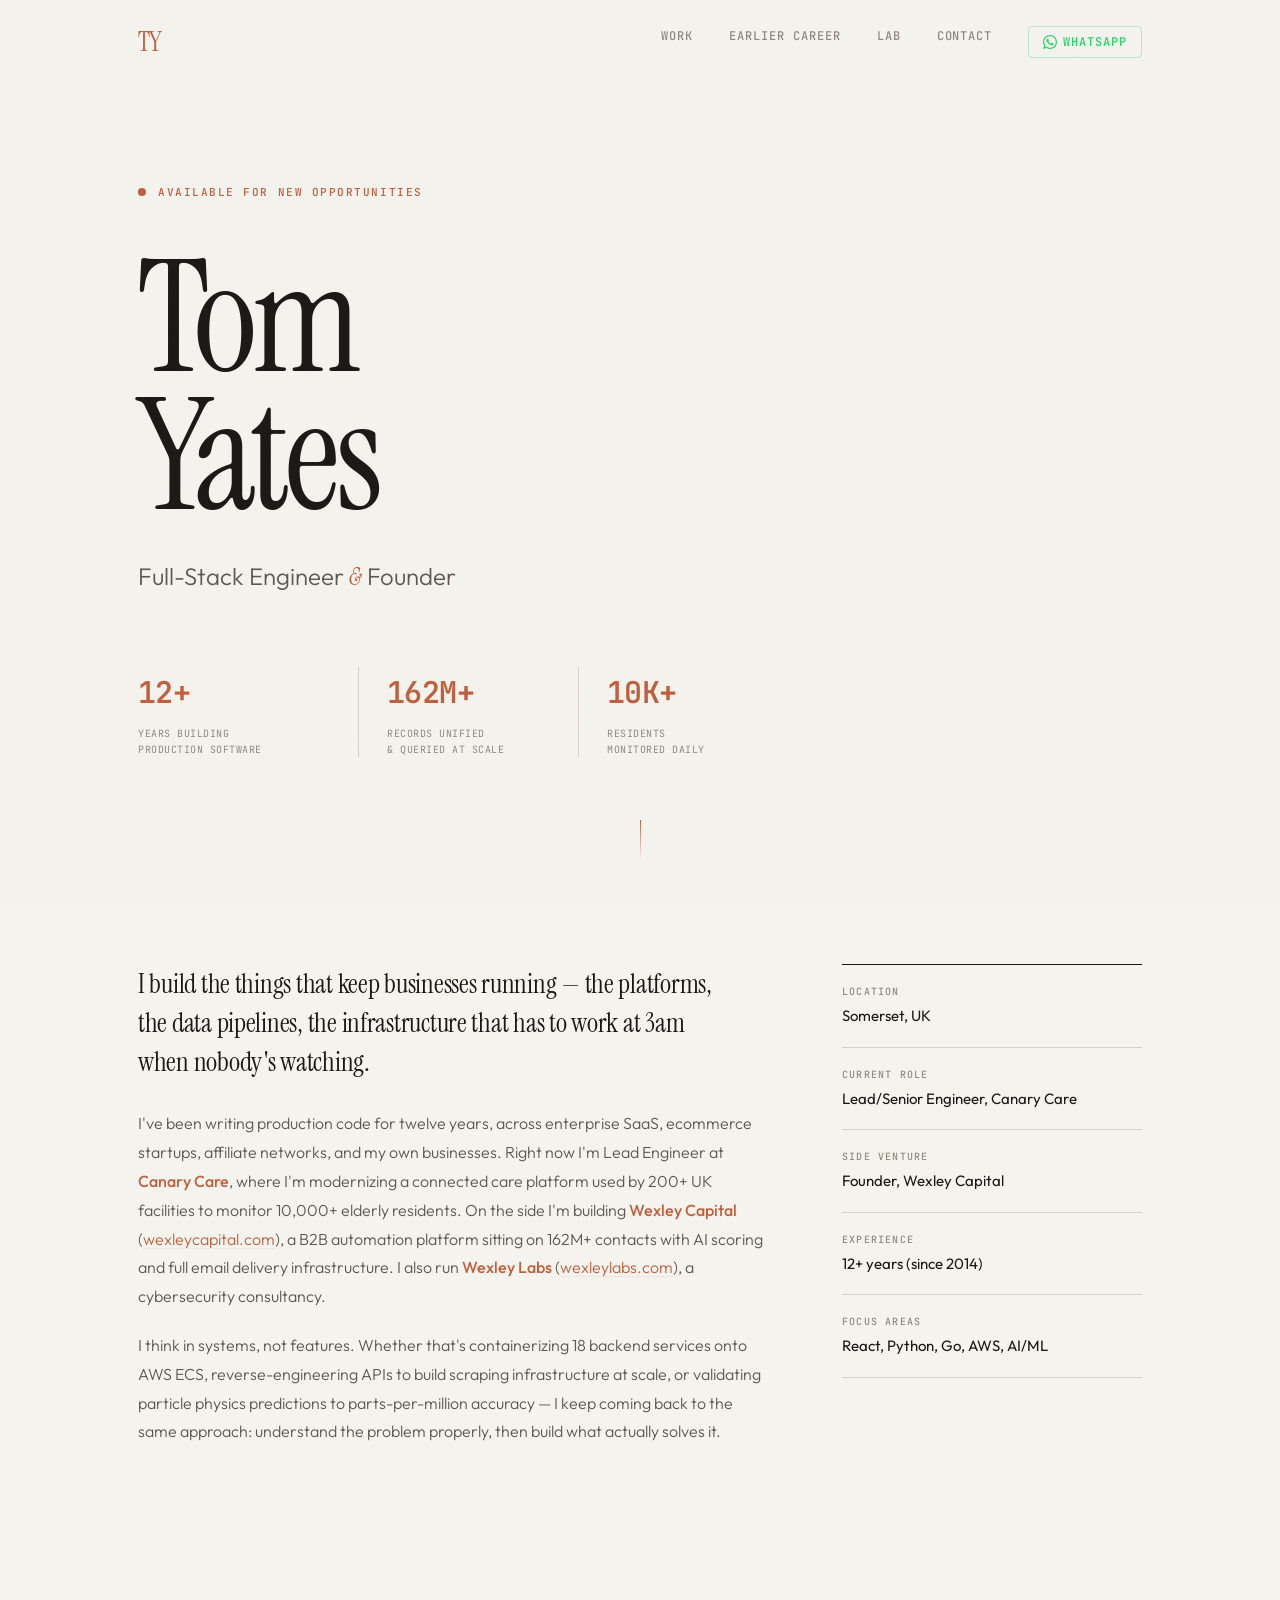
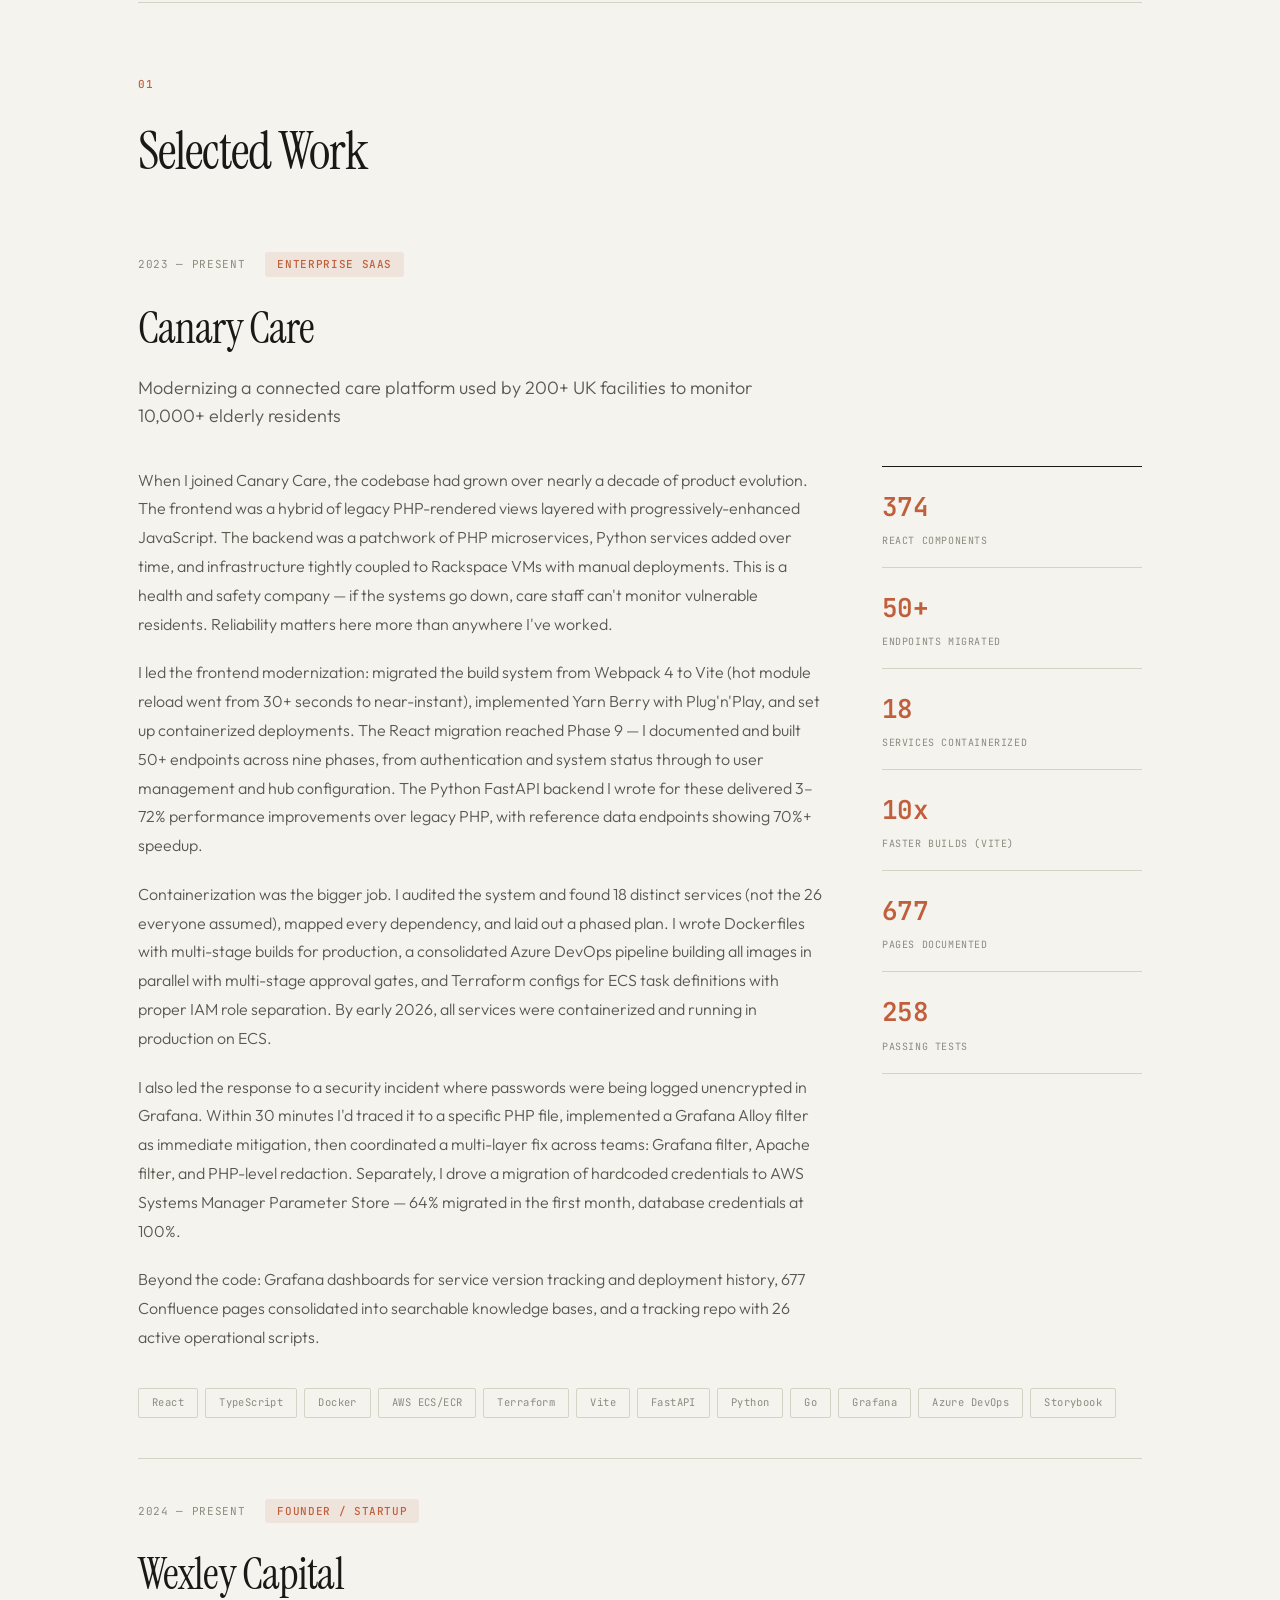
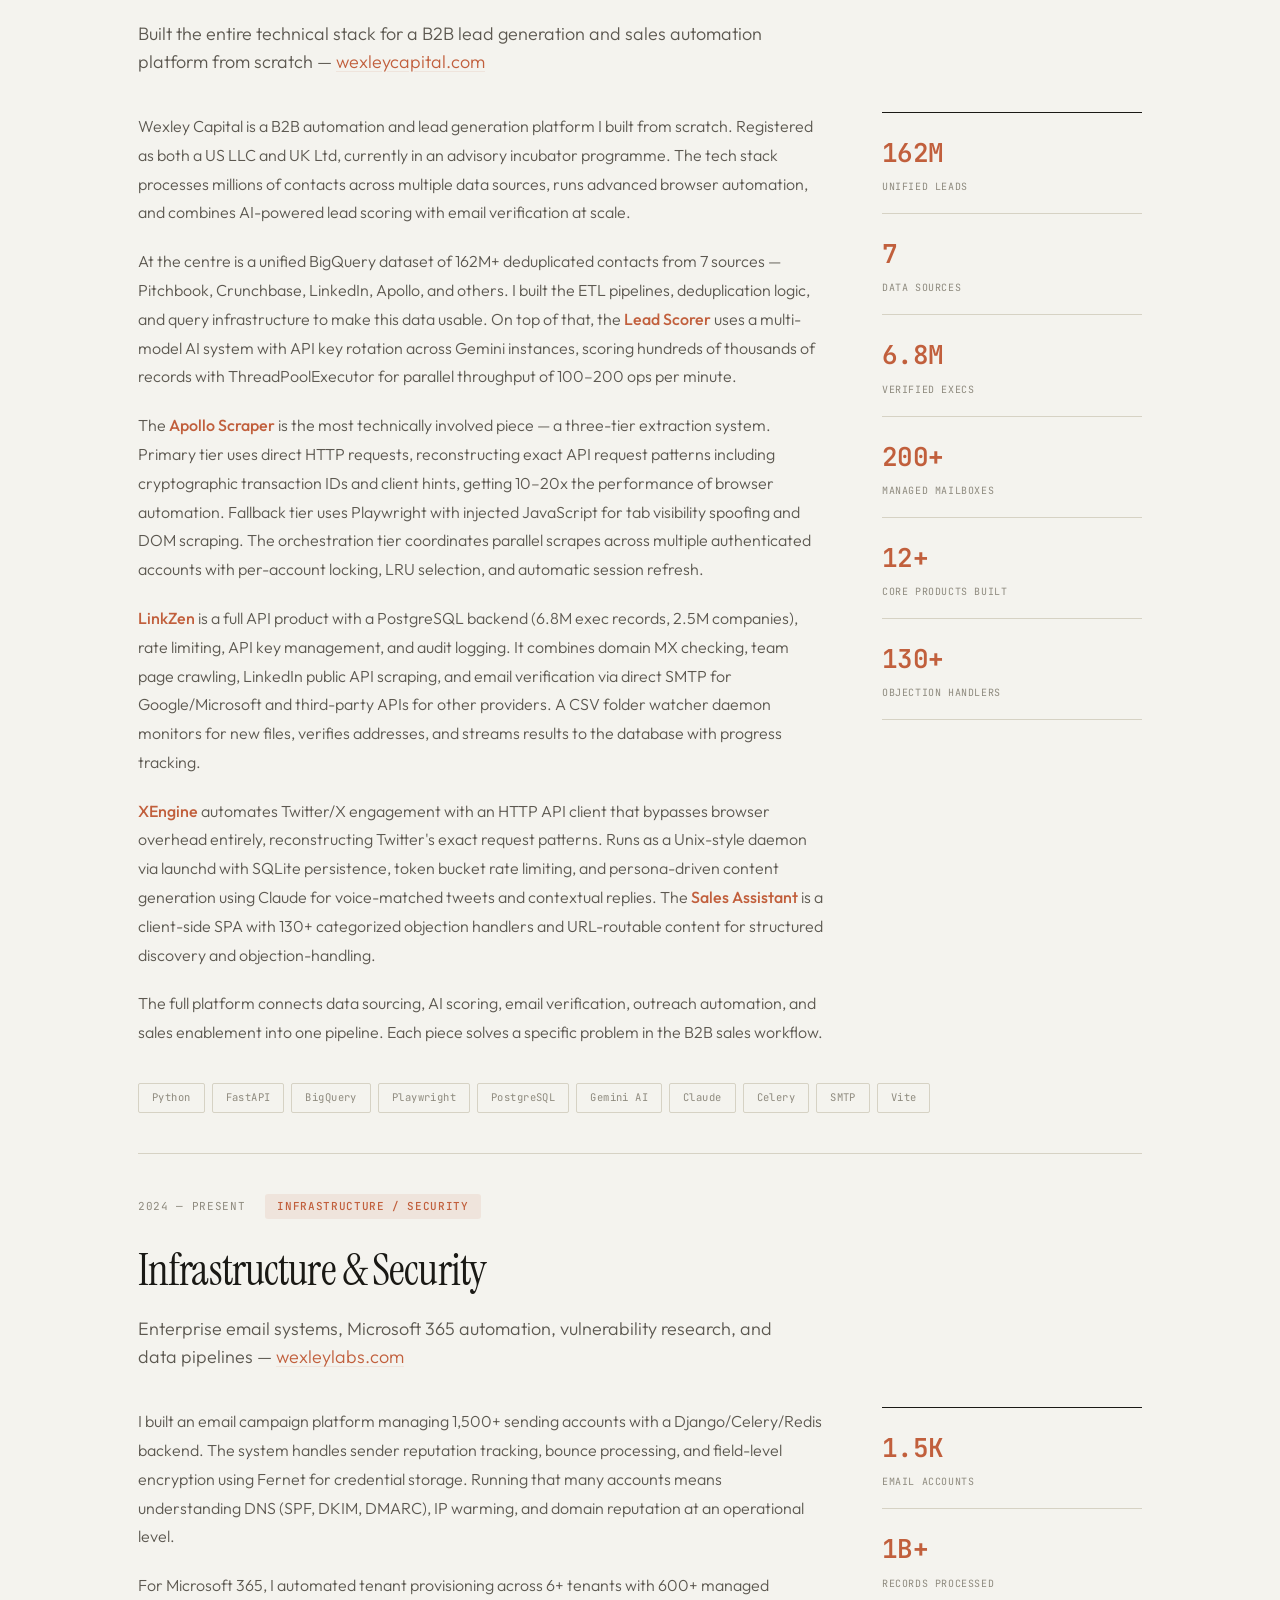
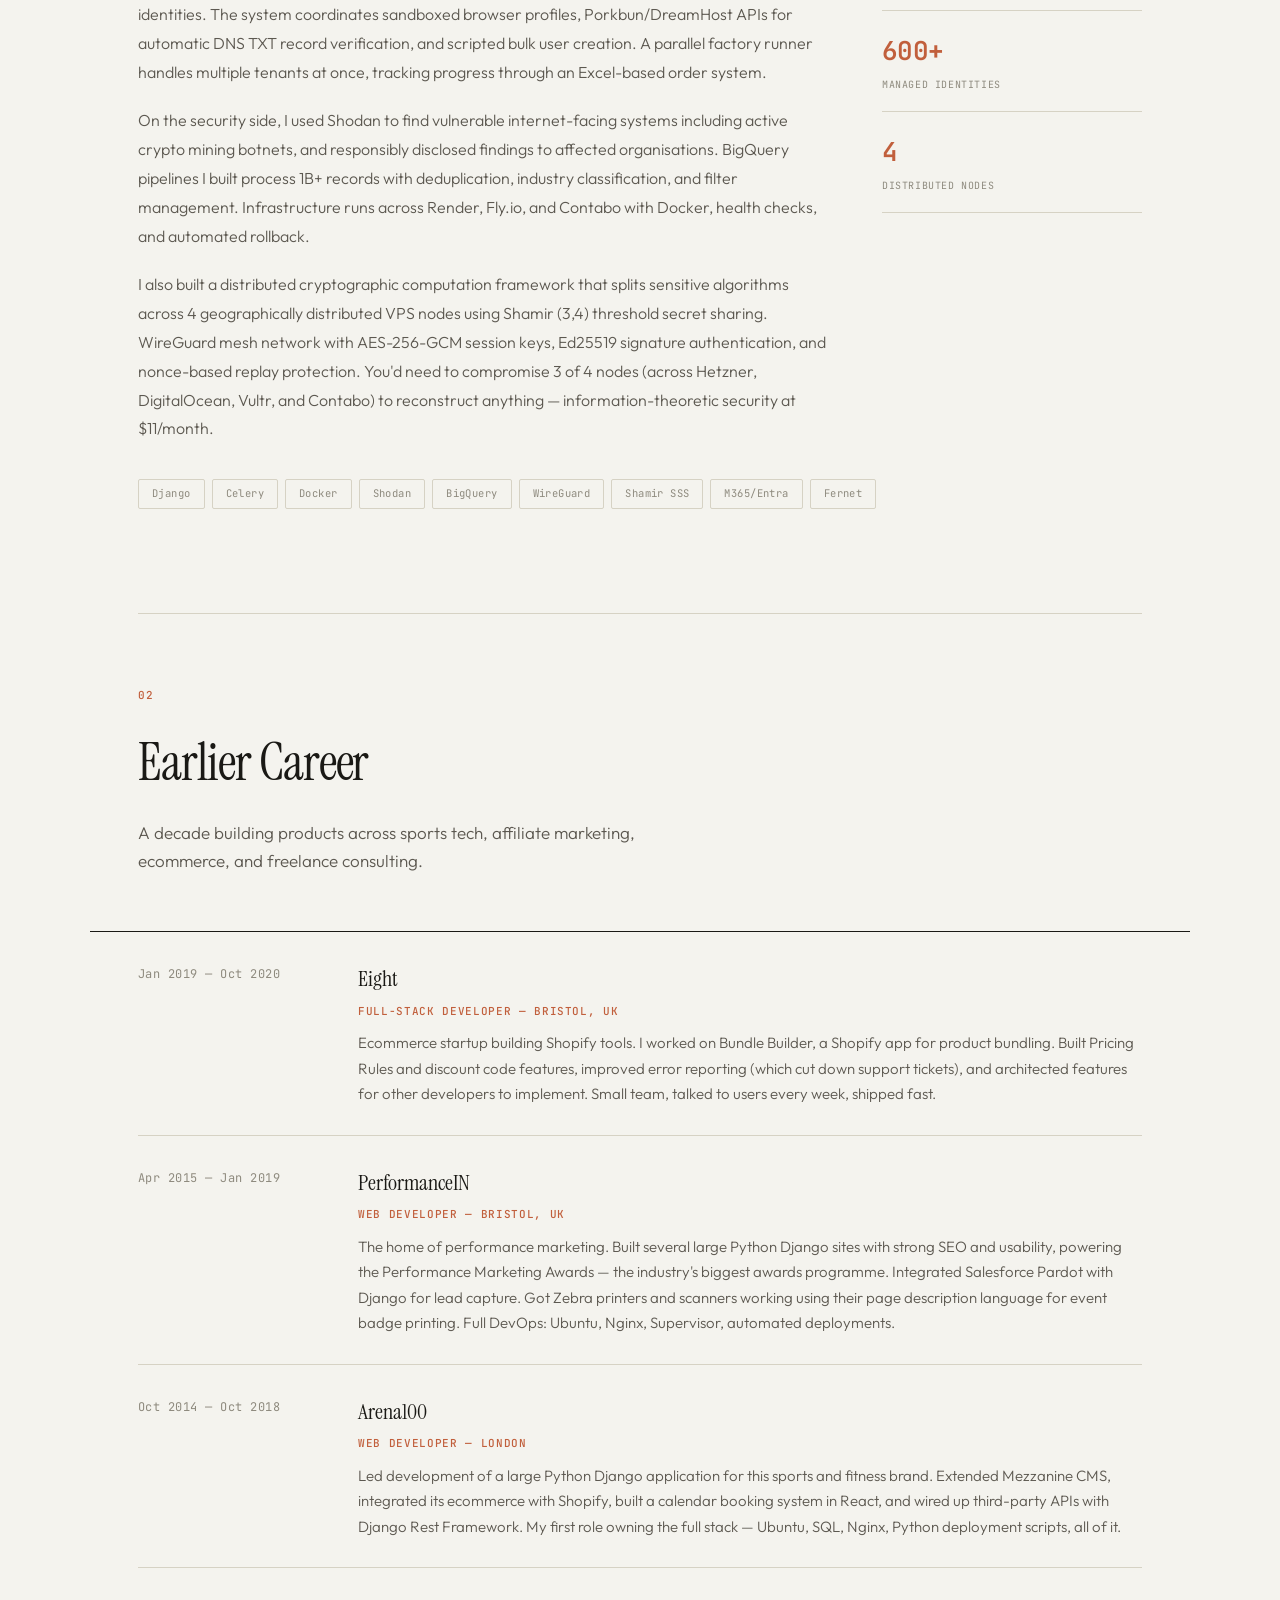
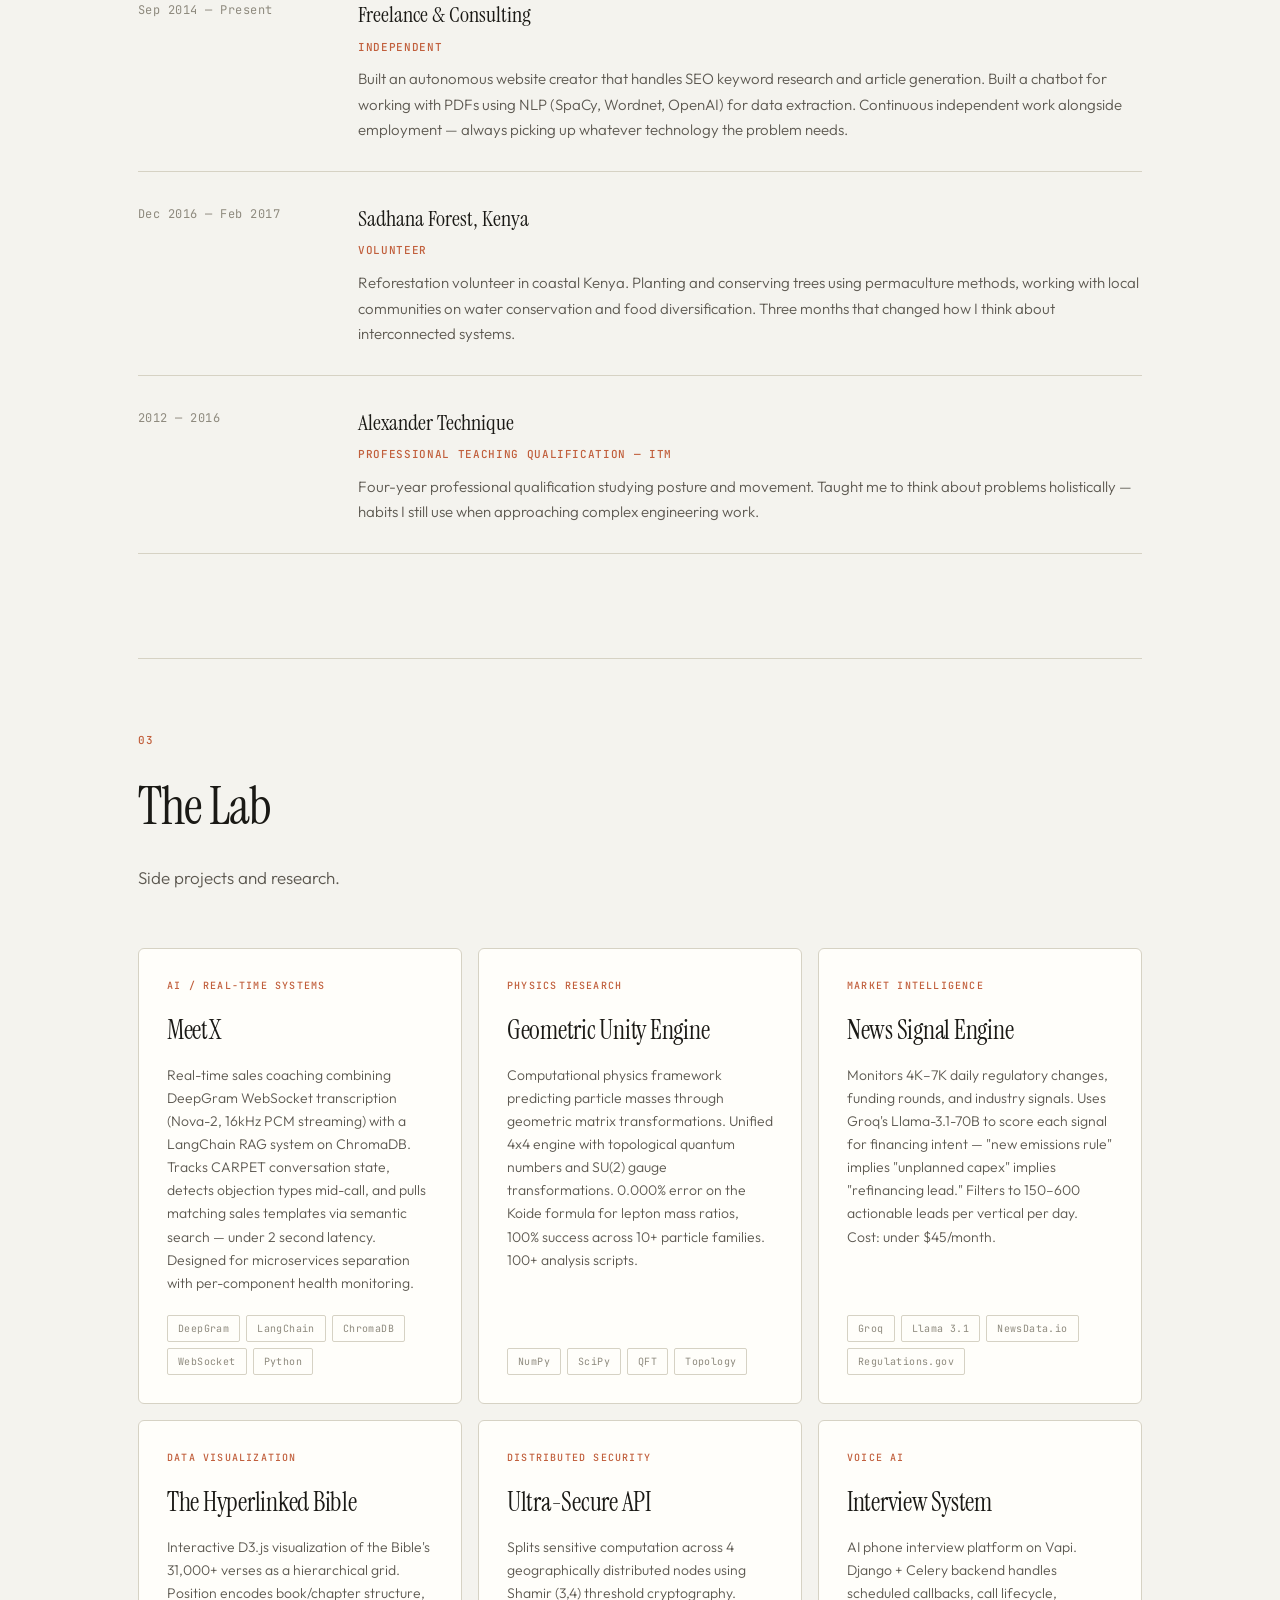
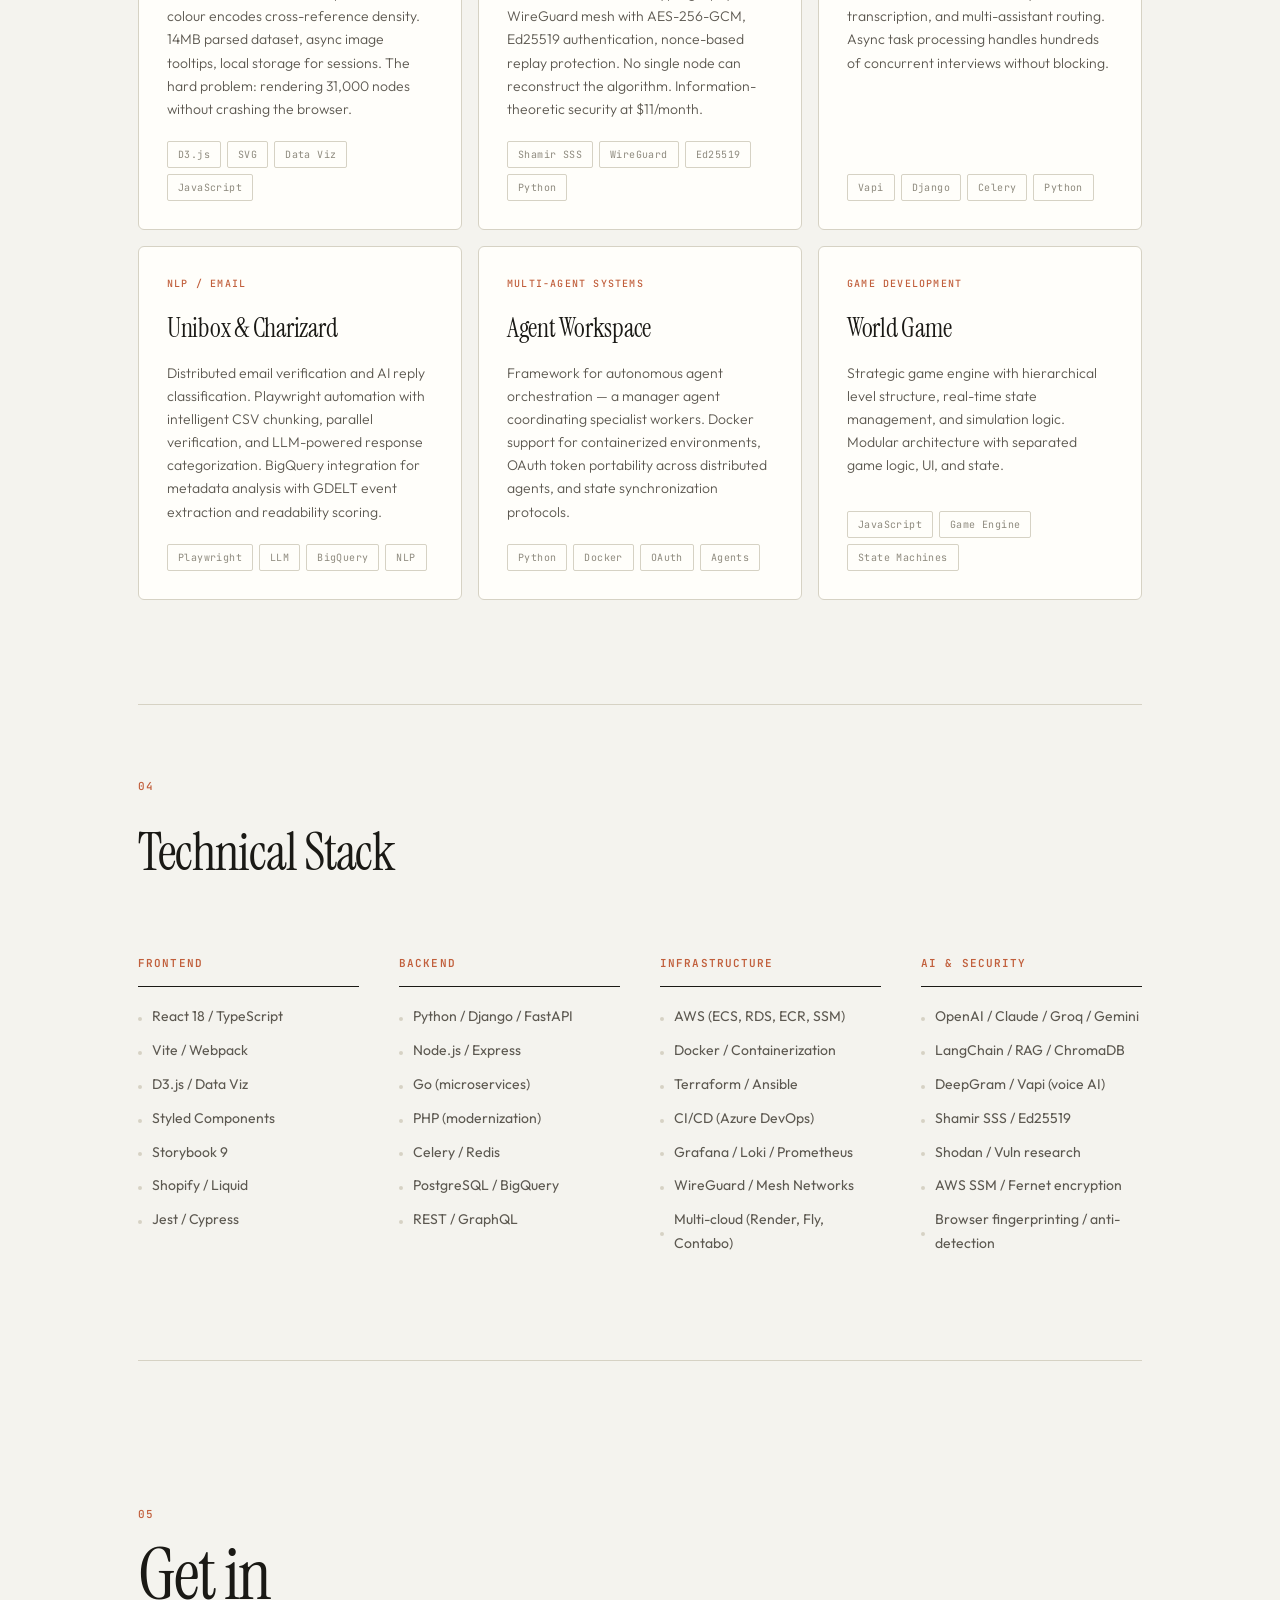
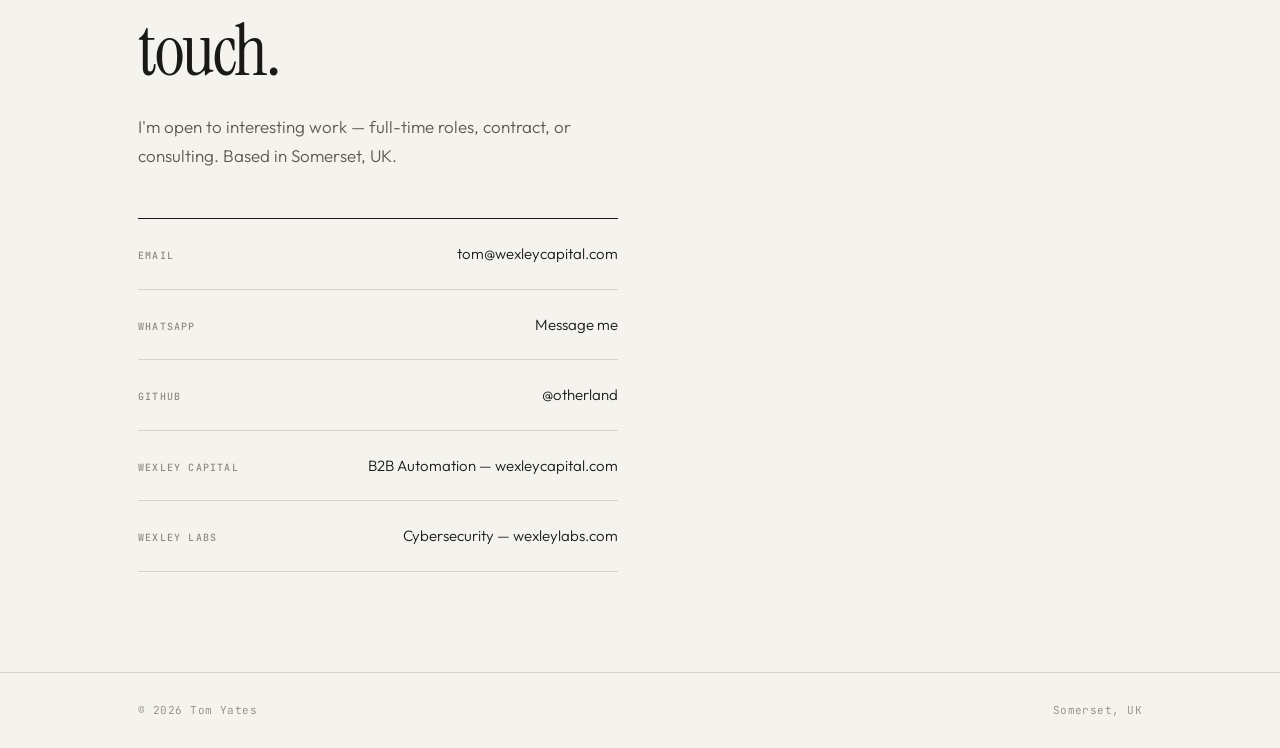
==== commit f88ce81f: "Update containerization status to reflect all services in production" ====
--- a/index.html
+++ b/index.html
@@ -151,8 +151,8 @@
                     (not the 26 everyone assumed), mapped every dependency, and laid out a phased plan. I wrote
                     Dockerfiles with multi-stage builds for production, a consolidated Azure DevOps pipeline
                     building all images in parallel with multi-stage approval gates, and Terraform configs for
-                    ECS task definitions with proper IAM role separation. By early 2026, 7 services were
-                    containerized, 2 running in production on ECS, and 4 more ready pending approvals.</p>
+                    ECS task definitions with proper IAM role separation. By early 2026, all services were
+                    containerized and running in production on ECS.</p>
 
                     <p>I also led the response to a security incident where passwords were being logged unencrypted
                     in Grafana. Within 30 minutes I'd traced it to a specific PHP file, implemented a Grafana Alloy
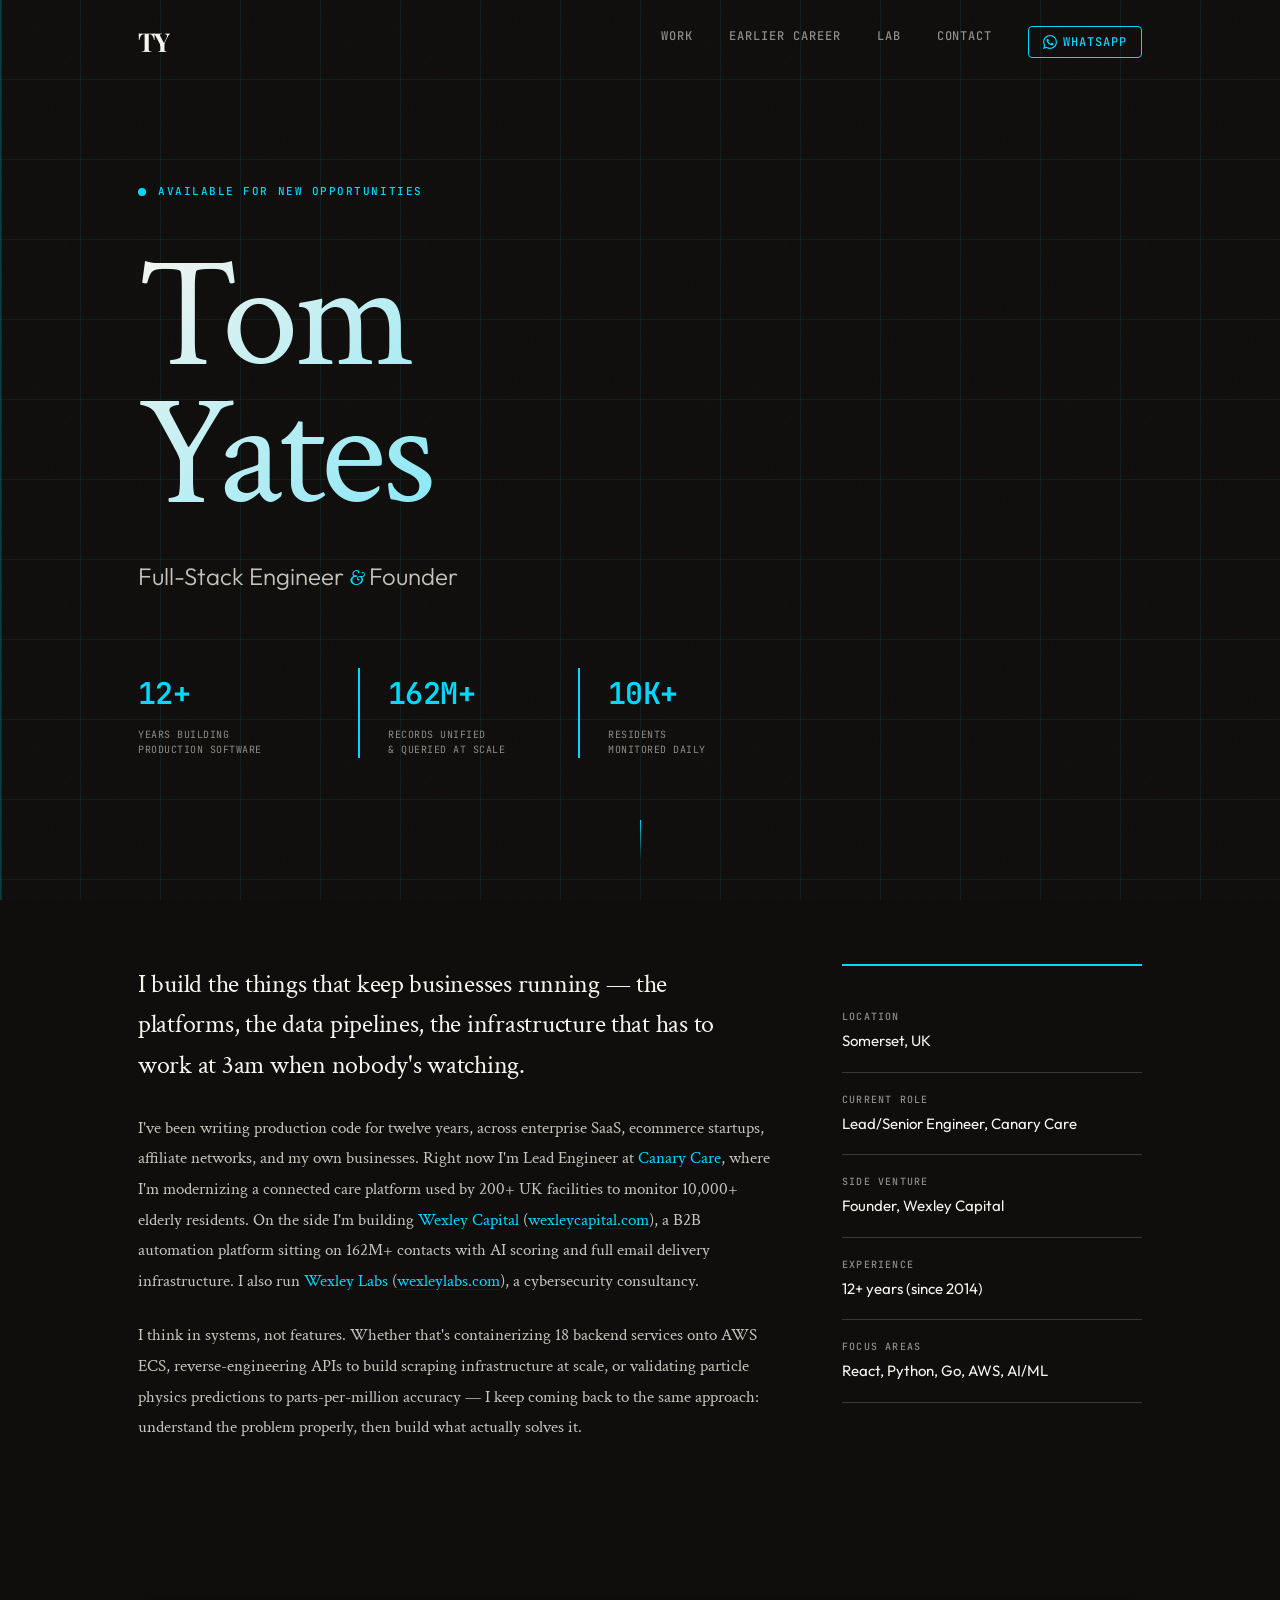
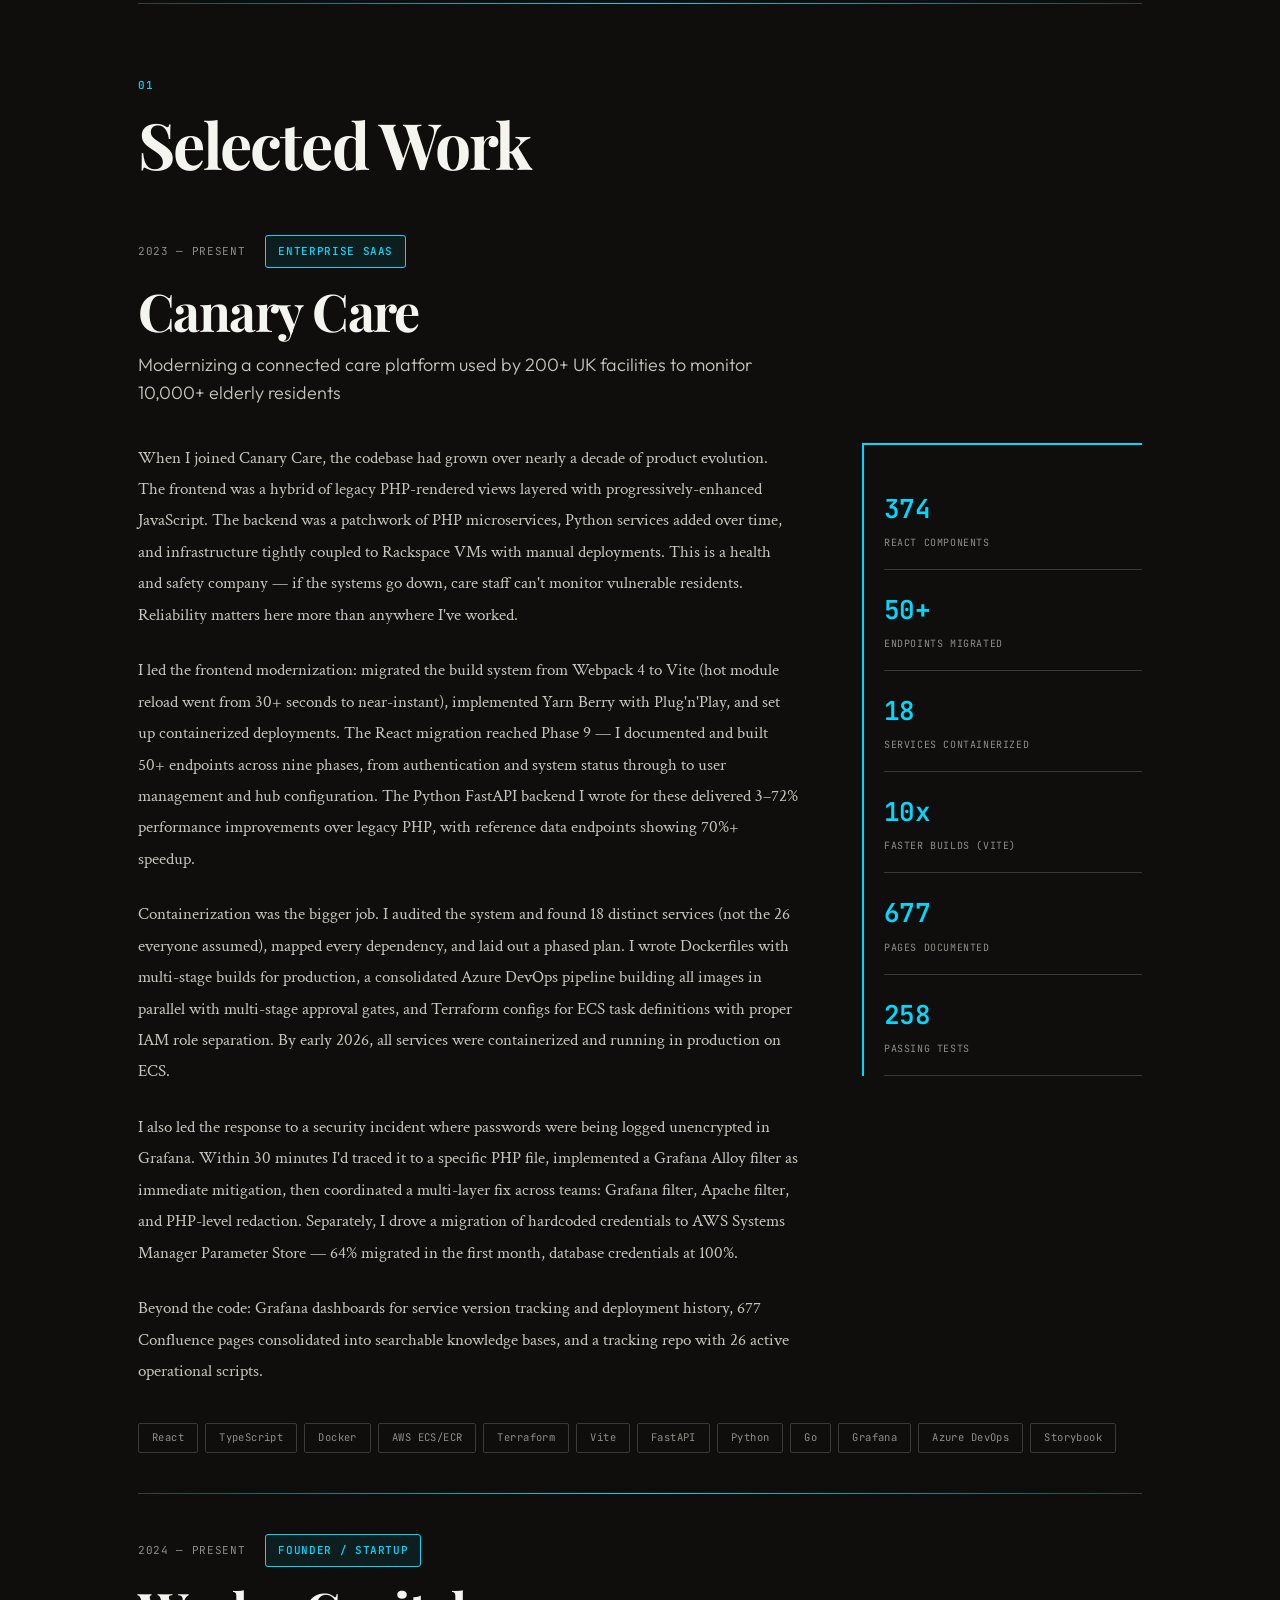
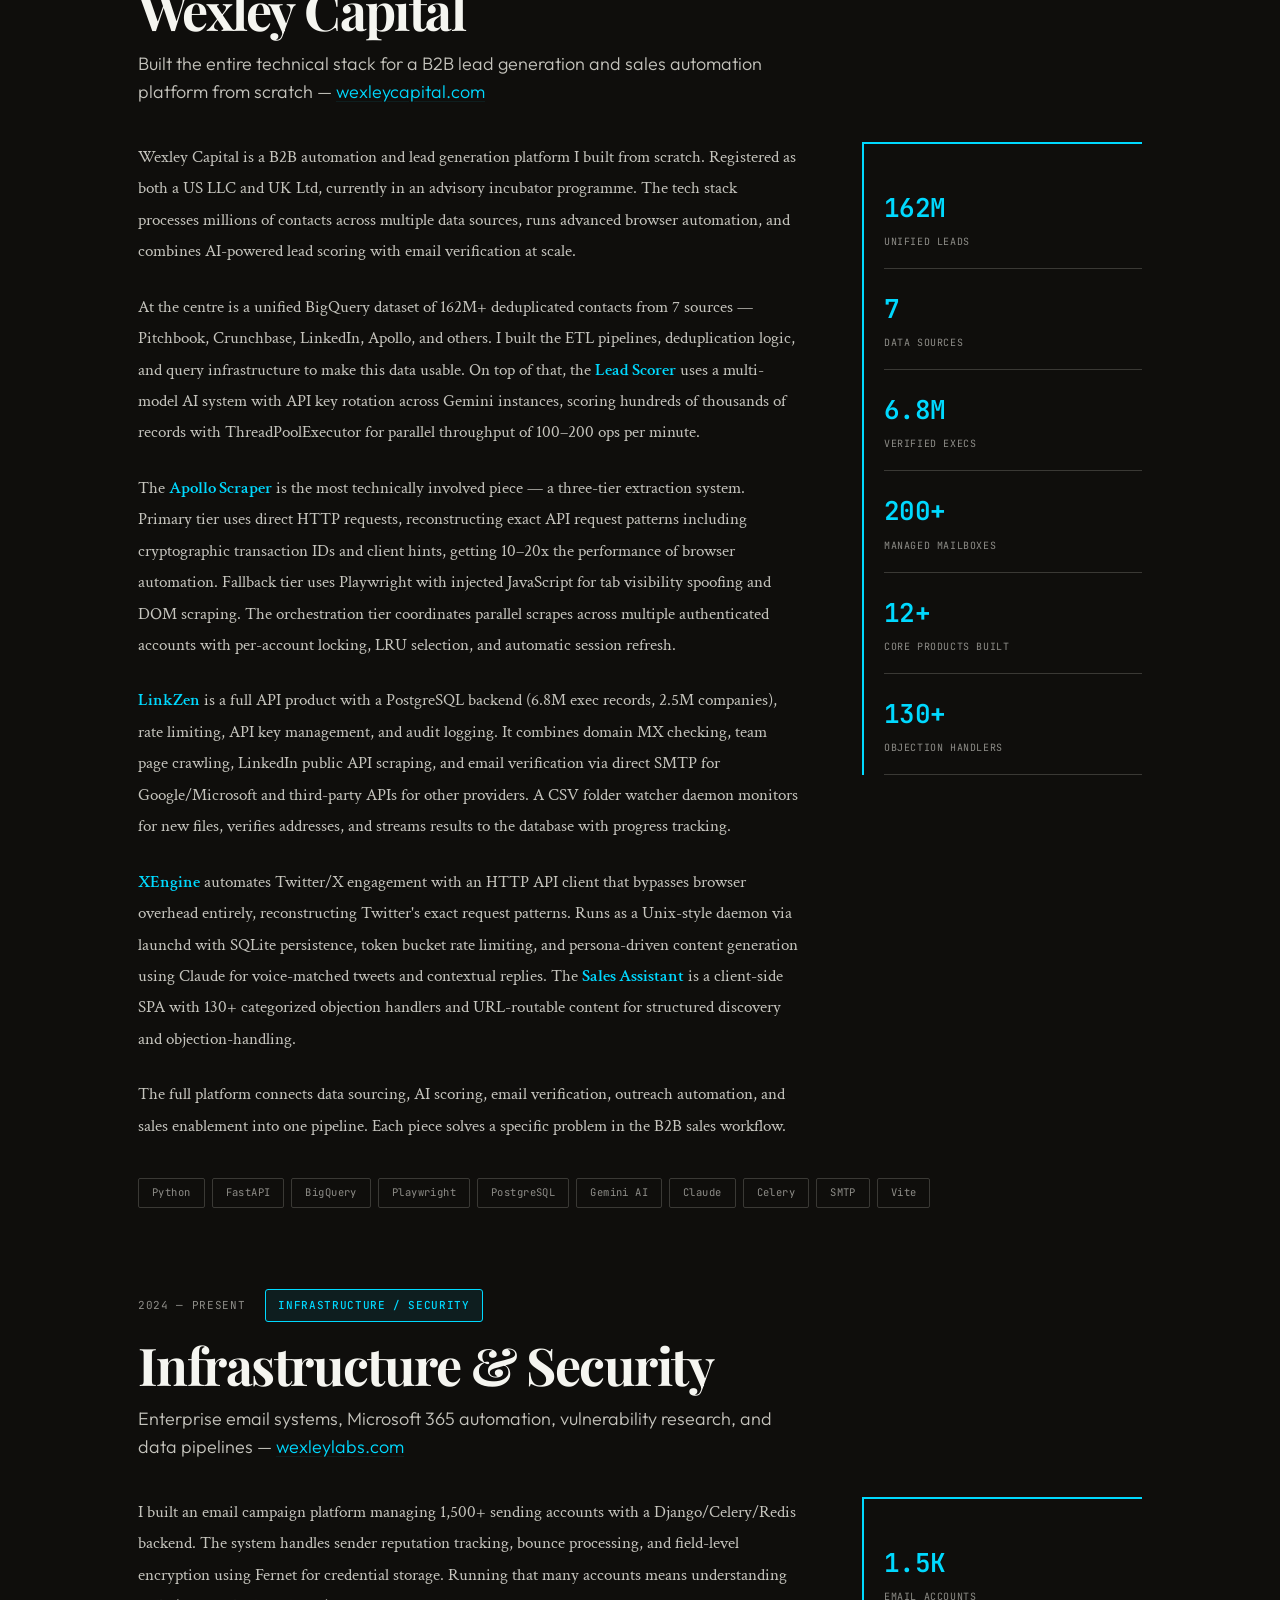
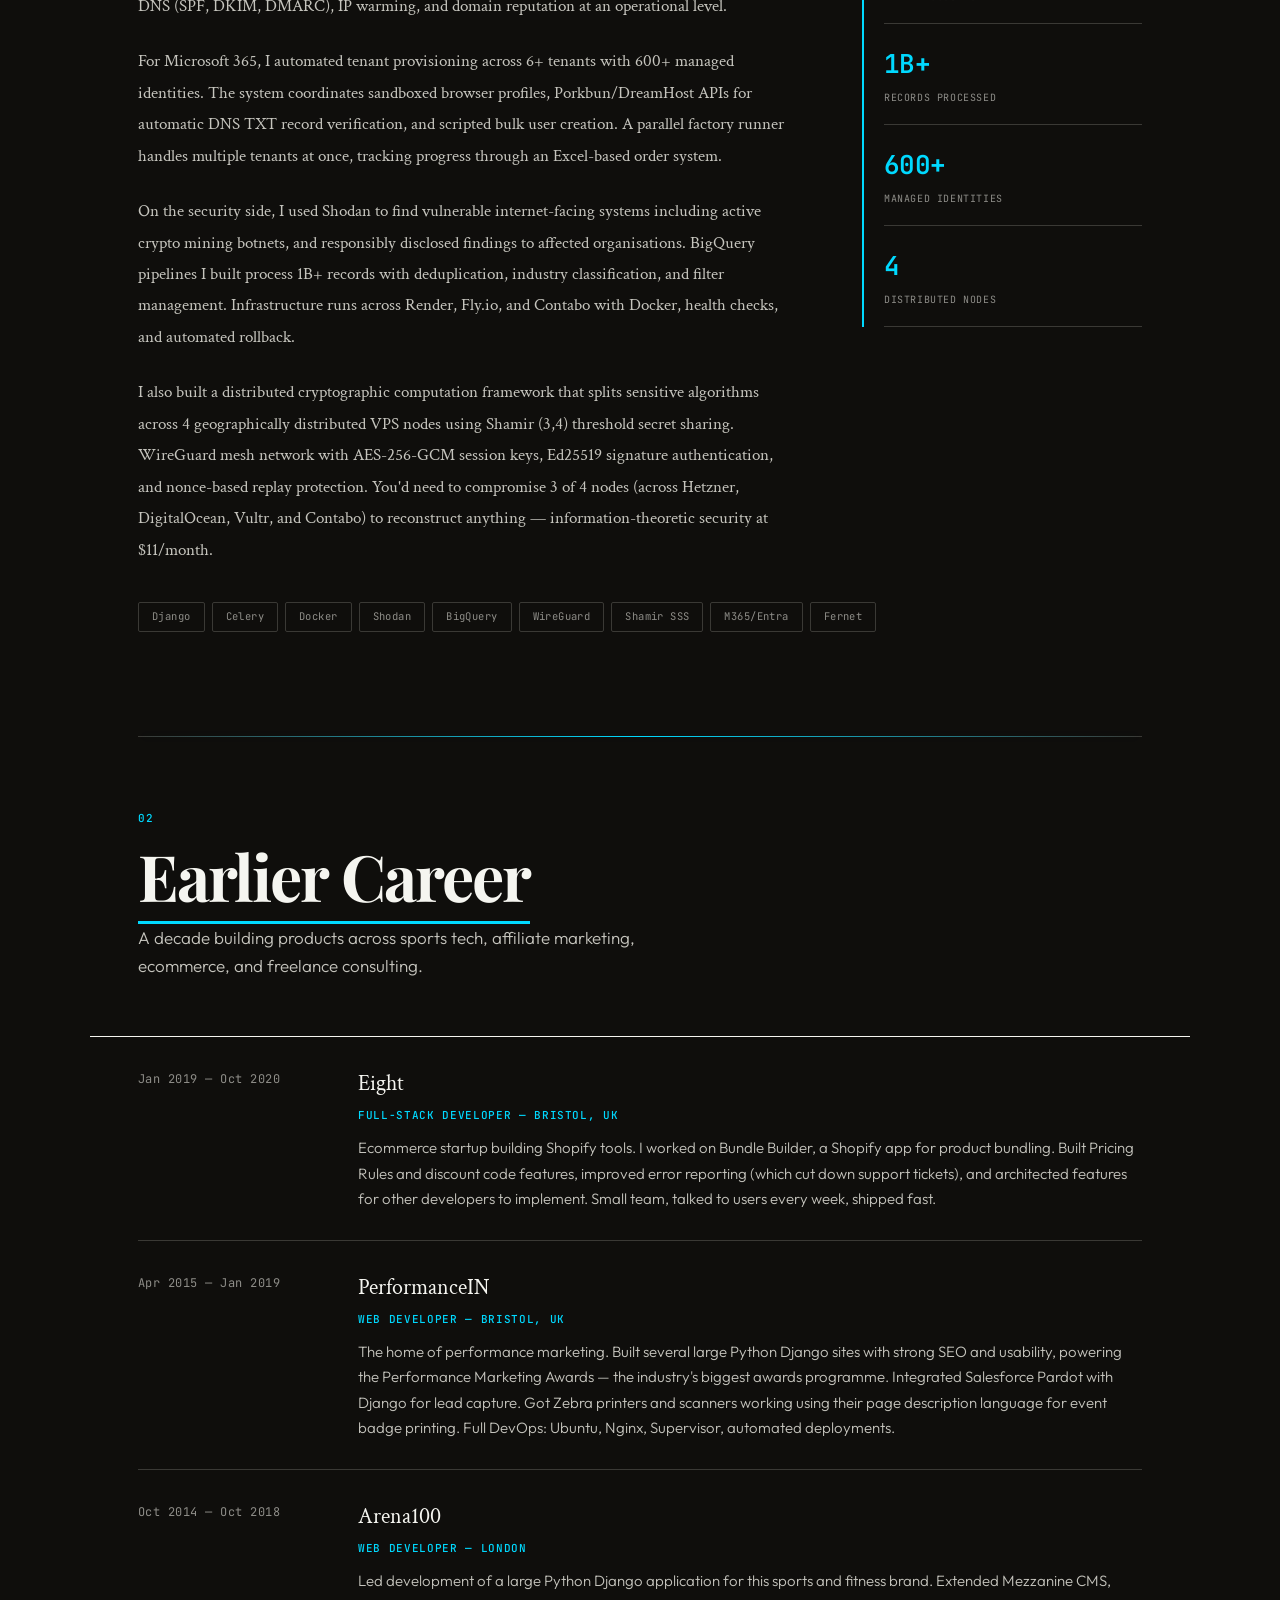
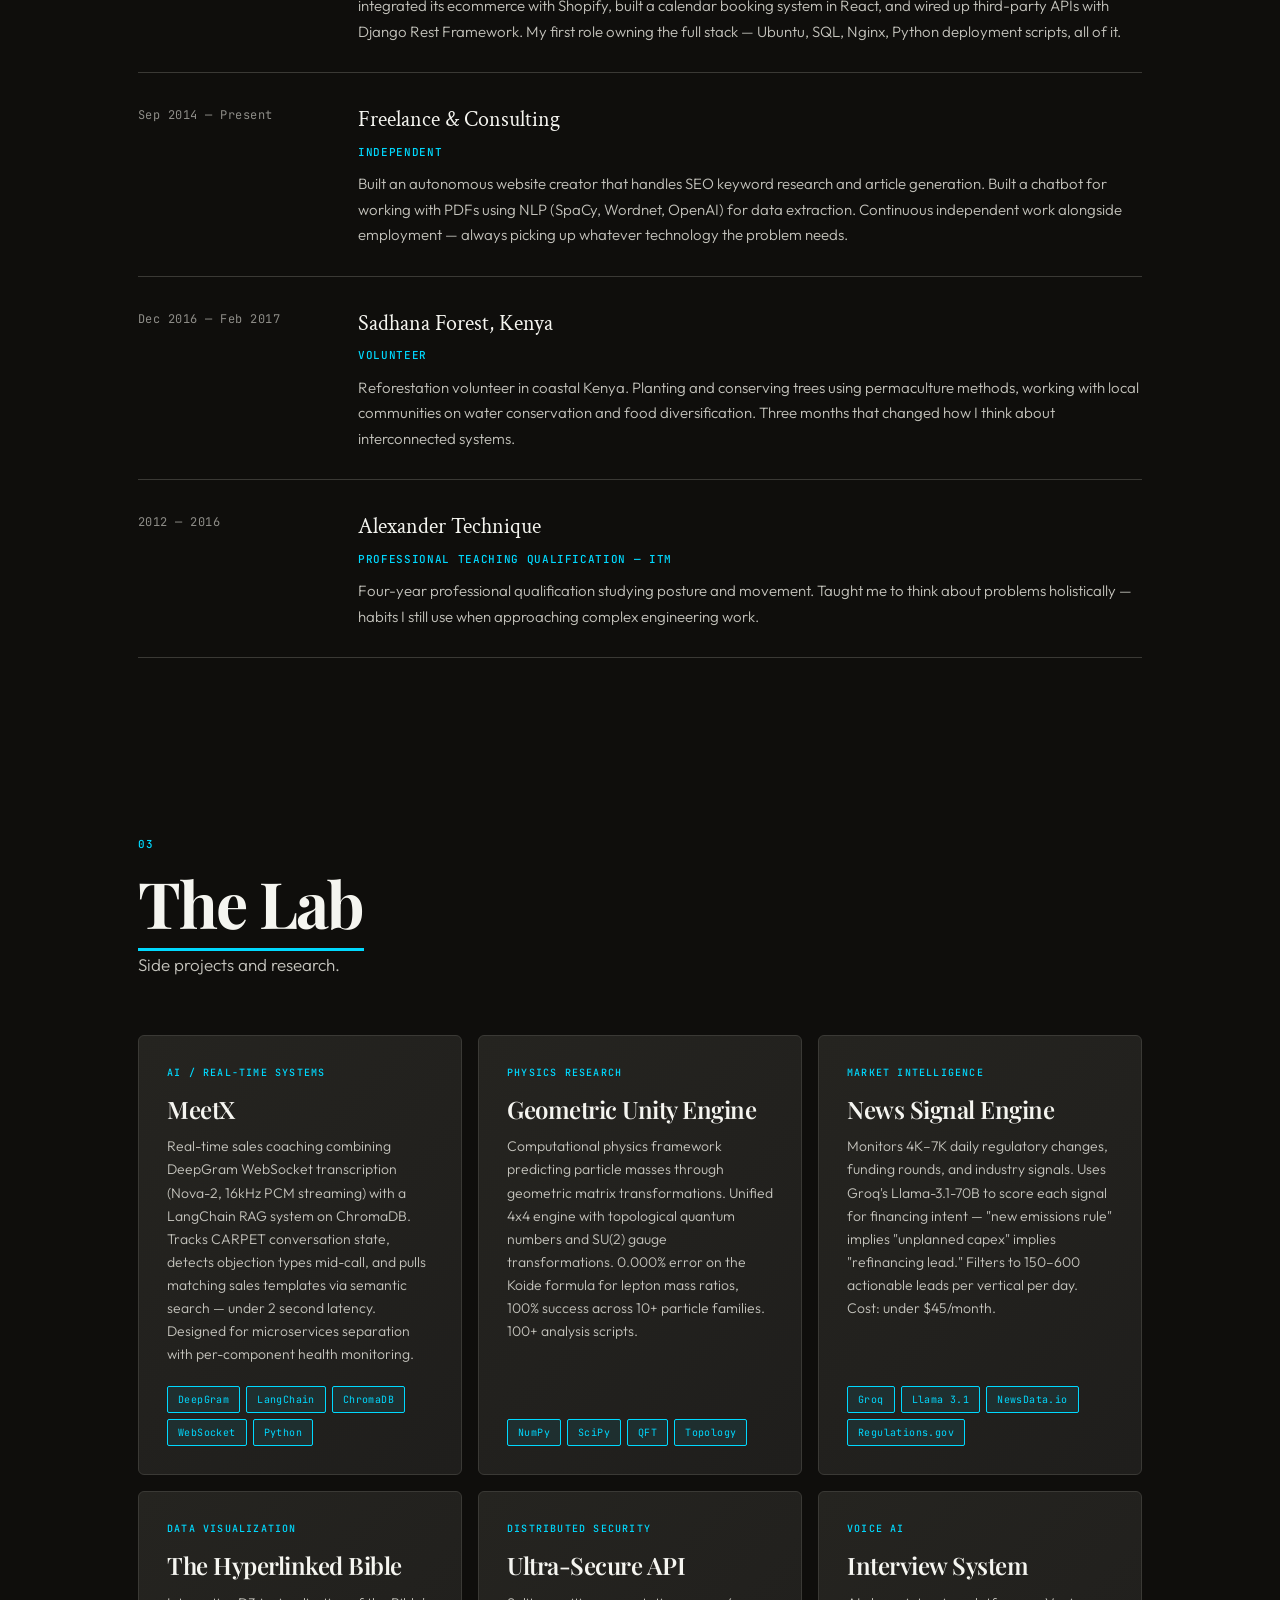
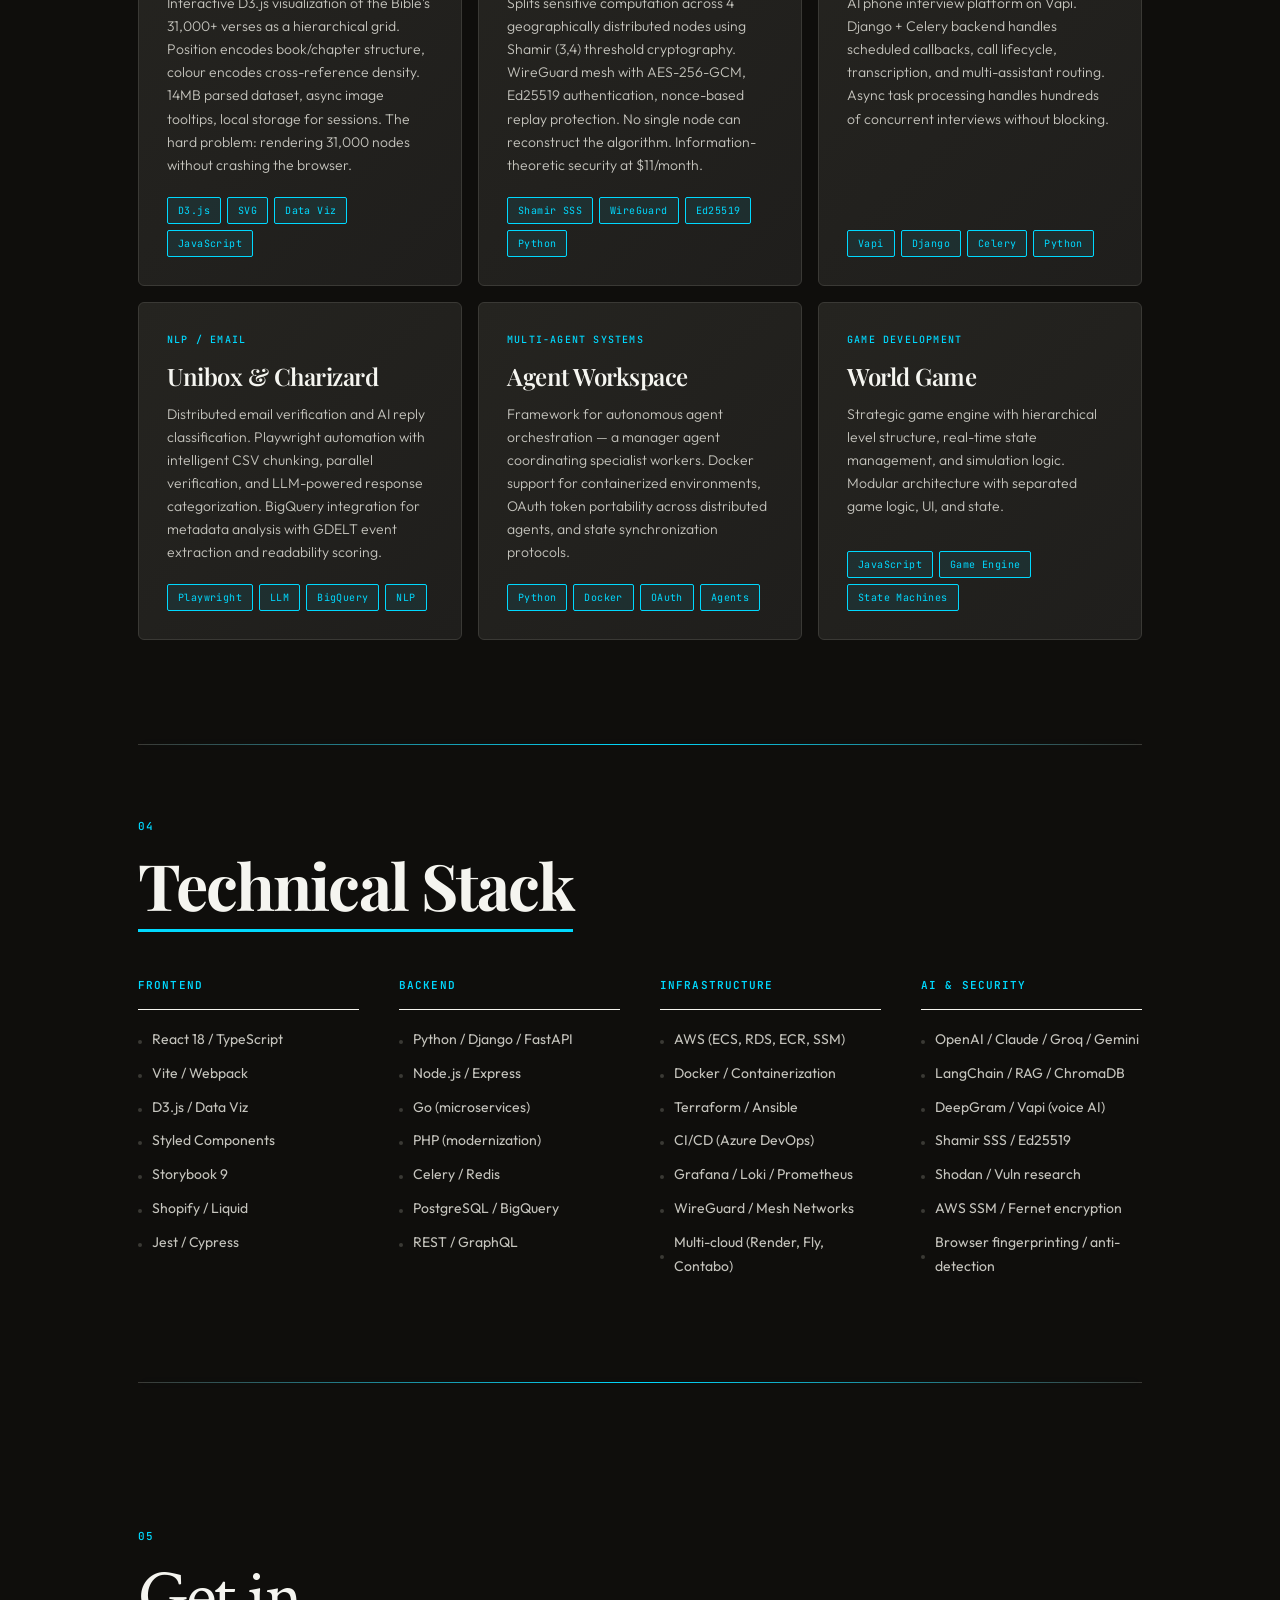
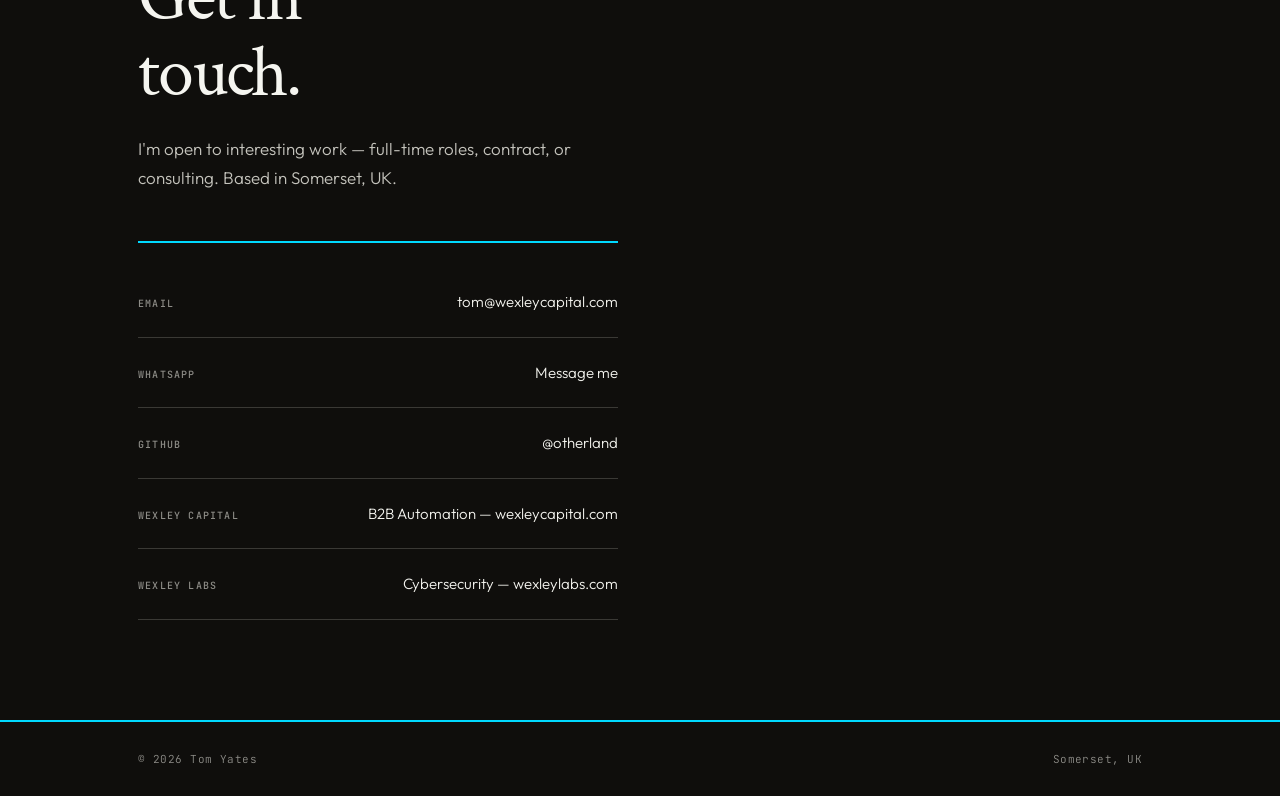
==== commit bea27ccf: "Redesign: Editorial blog-style layout with serif typography and improved readability - Typography: A" ====
--- a/index.html
+++ b/index.html
@@ -11,7 +11,7 @@
     <meta property="og:type" content="website">
     <link rel="preconnect" href="https://fonts.googleapis.com">
     <link rel="preconnect" href="https://fonts.gstatic.com" crossorigin>
-    <link href="https://fonts.googleapis.com/css2?family=Instrument+Serif:ital@0;1&family=JetBrains+Mono:wght@400;500;600&family=Outfit:wght@300;400;500;600&display=swap" rel="stylesheet">
+    <link href="https://fonts.googleapis.com/css2?family=Crimson+Text:ital@0;1&family=Playfair+Display:wght@600;700;800&family=JetBrains+Mono:wght@400;500;600&family=Outfit:wght@300;400;500;600&display=swap" rel="stylesheet">
     <link rel="stylesheet" href="styles/main.css">
 </head>
 <body>
--- a/styles/main.css
+++ b/styles/main.css
@@ -1,34 +1,47 @@
 /* ============================================
-   THE ARCHITECT'S FOLIO — Claude Palette Edition
-   Warm light editorial with terracotta accents
+   SYSTEMS ARCHITECTURE AESTHETIC
+   Dark technical elegance with electric cyan accents
+   Inspired by circuit diagrams & interconnected systems
    ============================================ */
 
 :root {
-    --bg: #F4F3EE;
-    --bg-raised: #FFFEFA;
-    --bg-card: #EDEADE;
-    --bg-dark: #1A1915;
-    --border: #D6D2C4;
-    --border-light: #E3E0D5;
-
-    --text: #1A1915;
-    --text-secondary: #5C5850;
-    --text-muted: #8E8A7E;
-
-    --accent: #C15F3C;
-    --accent-hover: #A84E30;
-    --accent-dim: rgba(193, 95, 60, 0.10);
-    --accent-glow: rgba(193, 95, 60, 0.06);
-
-    --warm-grey: #B1ADA1;
-    --warm-grey-dim: rgba(177, 173, 161, 0.25);
-
-    --serif: 'Instrument Serif', Georgia, serif;
+    /* Dark technical base */
+    --bg: #0F0E0C;
+    --bg-secondary: #1A1915;
+    --bg-raised: #252420;
+    --bg-card: #1F1E1C;
+
+    /* Borders & dividers */
+    --border: #3A3935;
+    --border-light: #2E2D2A;
+    --border-accent: #00D9FF;
+
+    /* Text hierarchy */
+    --text: #F5F5F0;
+    --text-secondary: #C5C4BD;
+    --text-muted: #8E8D88;
+
+    /* Accent system — electric cyan (active/live) */
+    --accent: #00D9FF;
+    --accent-hover: #00B8D4;
+    --accent-dim: rgba(0, 217, 255, 0.08);
+    --accent-glow: rgba(0, 217, 255, 0.12);
+    --accent-strong: rgba(0, 217, 255, 0.2);
+
+    /* Secondary accent — warm amber (for contrast) */
+    --secondary: #FFB800;
+    --secondary-dim: rgba(255, 184, 0, 0.08);
+
+    /* Typography — editorial with technical credibility */
+    --display: 'Playfair Display', Georgia, serif;
+    --serif: 'Crimson Text', Georgia, serif;
     --sans: 'Outfit', -apple-system, sans-serif;
     --mono: 'JetBrains Mono', 'SF Mono', monospace;
 
+    /* Animation curve — snappy technical feel */
     --ease: cubic-bezier(0.16, 1, 0.3, 1);
     --ease-out: cubic-bezier(0, 0, 0.2, 1);
+    --ease-in: cubic-bezier(0.4, 0, 1, 1);
 }
 
 /* ============================================
@@ -50,11 +63,31 @@
     color: var(--text);
     background: var(--bg);
     overflow-x: hidden;
-}
-
-a { color: inherit; text-decoration: none; }
+    background-image:
+        linear-gradient(90deg, var(--accent-dim) 1px, transparent 1px),
+        linear-gradient(0deg, var(--accent-dim) 1px, transparent 1px);
+    background-size: 80px 80px;
+    background-position: 0 0, 0 0;
+    background-attachment: fixed;
+}
+
+a { color: inherit; text-decoration: none; transition: all 0.3s var(--ease-out); }
 strong { font-weight: 500; color: var(--accent); }
-::selection { background: var(--accent-dim); color: var(--accent); }
+::selection { background: var(--accent-strong); color: var(--accent); }
+
+/* Grid line visual metaphor */
+body::before {
+    content: '';
+    position: fixed;
+    left: 0;
+    top: 0;
+    width: 2px;
+    height: 100vh;
+    background: var(--accent);
+    opacity: 0.15;
+    z-index: 1;
+    pointer-events: none;
+}
 
 /* Inline links within body text */
 .about__body a,
@@ -112,9 +145,9 @@
 
 .nav.scrolled {
     padding: 14px 0;
-    background: rgba(244, 243, 238, 0.92);
+    background: rgba(15, 14, 12, 0.95);
     backdrop-filter: blur(12px);
-    border-bottom: 1px solid var(--border);
+    border-bottom: 1px solid var(--border-accent);
 }
 
 .nav__inner {
@@ -127,14 +160,19 @@
 }
 
 .nav__logo {
-    font-family: var(--serif);
+    font-family: var(--display);
     font-size: 26px;
-    color: var(--accent);
+    font-weight: 700;
+    color: var(--text);
     letter-spacing: -0.02em;
-    transition: opacity 0.3s;
-}
-
-.nav__logo:hover { opacity: 0.7; }
+    transition: all 0.3s;
+}
+
+.nav__logo:hover { color: var(--accent); }
+
+.nav.scrolled .nav__logo {
+    color: var(--accent);
+}
 
 .nav__links {
     display: flex;
@@ -171,9 +209,9 @@
     display: flex;
     align-items: center;
     gap: 6px;
-    color: #25D366 !important;
+    color: var(--accent) !important;
     padding: 5px 14px;
-    border: 1px solid rgba(37, 211, 102, 0.3);
+    border: 1px solid var(--border-accent);
     border-radius: 4px;
     transition: all 0.3s var(--ease);
 }
@@ -181,8 +219,9 @@
 .nav__whatsapp::after { display: none !important; }
 
 .nav__whatsapp:hover {
-    background: rgba(37, 211, 102, 0.08);
-    border-color: #25D366;
+    background: var(--accent-dim);
+    border-color: var(--accent);
+    box-shadow: 0 0 12px var(--accent-glow);
 }
 
 .nav__whatsapp svg { flex-shrink: 0; }
@@ -237,6 +276,10 @@
     letter-spacing: -0.03em;
     color: var(--text);
     margin-bottom: 32px;
+    background: linear-gradient(135deg, var(--text) 0%, var(--accent) 100%);
+    -webkit-background-clip: text;
+    -webkit-text-fill-color: transparent;
+    background-clip: text;
 }
 
 .hero__role {
@@ -267,10 +310,18 @@
     flex-direction: column;
     gap: 8px;
     padding: 0 28px;
-    border-left: 1.5px solid var(--border);
+    border-left: 2px solid var(--border-accent);
+    position: relative;
+    transition: all 0.5s var(--ease);
 }
 
 .hero__annotation:first-child { padding-left: 0; border-left: none; }
+
+.hero__annotation:hover {
+    padding-left: 32px;
+    border-left-color: var(--accent);
+    color: var(--accent);
+}
 
 .annotation__number {
     font-family: var(--mono);
@@ -336,11 +387,29 @@
 }
 
 .section-title {
-    font-family: var(--serif);
-    font-size: clamp(34px, 5vw, 52px);
-    font-weight: 400;
-    letter-spacing: -0.02em;
+    font-family: var(--display);
+    font-size: clamp(42px, 6vw, 64px);
+    font-weight: 700;
+    letter-spacing: -0.03em;
     color: var(--text);
+    position: relative;
+    display: inline-block;
+    line-height: 1.1;
+}
+
+.section-title::after {
+    content: '';
+    position: absolute;
+    bottom: -12px;
+    left: 0;
+    width: 0;
+    height: 3px;
+    background: var(--accent);
+    transition: width 0.8s var(--ease);
+}
+
+.section-title.visible::after {
+    width: 100%;
 }
 
 .section-desc {
@@ -364,8 +433,9 @@
 
 .divider__line {
     height: 1px;
-    background: var(--border);
+    background: linear-gradient(90deg, var(--border) 0%, var(--border-accent) 50%, var(--border) 100%);
     transition: transform 0.9s var(--ease);
+    box-shadow: 0 0 12px var(--accent-dim);
 }
 
 /* Divider line-draw animation */
@@ -396,25 +466,28 @@
 
 .about__lead {
     font-family: var(--serif);
-    font-size: clamp(22px, 2.5vw, 27px);
-    line-height: 1.45;
+    font-size: clamp(20px, 2.2vw, 26px);
+    font-weight: 400;
+    line-height: 1.55;
     color: var(--text);
     margin-bottom: 28px;
     letter-spacing: -0.01em;
-    max-width: 580px;
+    max-width: 680px;
 }
 
 .about__body {
-    font-size: 16px;
+    font-family: var(--serif);
+    font-size: 17px;
     color: var(--text-secondary);
     line-height: 1.8;
-    margin-bottom: 20px;
+    margin-bottom: 24px;
 }
 
 .about__details {
     display: flex;
     flex-direction: column;
-    border-top: 1.5px solid var(--text);
+    border-top: 2px solid var(--border-accent);
+    padding-top: 24px;
 }
 
 .detail {
@@ -423,6 +496,12 @@
     gap: 3px;
     padding: 18px 0;
     border-bottom: 1px solid var(--border);
+    transition: all 0.3s var(--ease-out);
+}
+
+.detail:hover {
+    border-bottom-color: var(--accent);
+    padding-left: 8px;
 }
 
 .detail__label {
@@ -473,19 +552,27 @@
 
 .work-entry__type {
     color: var(--accent);
-    padding: 3px 12px;
+    padding: 6px 12px;
     background: var(--accent-dim);
+    border: 1px solid var(--border-accent);
     border-radius: 3px;
     font-weight: 500;
+    transition: all 0.3s var(--ease-out);
+}
+
+.work-entry__type:hover {
+    background: var(--accent-strong);
+    box-shadow: 0 0 16px var(--accent-glow);
 }
 
 .work-entry__title {
-    font-family: var(--serif);
-    font-size: clamp(30px, 4vw, 44px);
-    font-weight: 400;
-    letter-spacing: -0.02em;
+    font-family: var(--display);
+    font-size: clamp(32px, 4.5vw, 52px);
+    font-weight: 700;
+    letter-spacing: -0.03em;
     color: var(--text);
-    margin-bottom: 8px;
+    margin-bottom: 12px;
+    line-height: 1.1;
 }
 
 .work-entry__subtitle {
@@ -499,17 +586,28 @@
 /* Two-column body: narrative + stats */
 .work-entry__body {
     display: grid;
-    grid-template-columns: 1fr 260px;
-    gap: 56px;
+    grid-template-columns: 1fr 280px;
+    gap: 64px;
     align-items: start;
 }
 
-/* Narrative paragraphs */
+/* Narrative paragraphs — editorial serif style */
 .work-entry__narrative p {
-    font-size: 16px;
+    font-family: var(--serif);
+    font-size: 17px;
     color: var(--text-secondary);
-    line-height: 1.8;
-    margin-bottom: 20px;
+    line-height: 1.85;
+    margin-bottom: 24px;
+}
+
+.work-entry__narrative em {
+    font-style: italic;
+    color: var(--text-secondary);
+}
+
+.work-entry__narrative strong {
+    font-weight: 600;
+    color: var(--accent);
 }
 
 .work-entry__narrative p:last-child { margin-bottom: 0; }
@@ -518,7 +616,10 @@
 .work-entry__stats {
     display: flex;
     flex-direction: column;
-    border-top: 1.5px solid var(--text);
+    border-top: 2px solid var(--border-accent);
+    border-left: 2px solid var(--border-accent);
+    padding-left: 20px;
+    padding-top: 24px;
 }
 
 .stat-block {
@@ -527,6 +628,12 @@
     display: flex;
     flex-direction: column;
     gap: 3px;
+    transition: all 0.3s var(--ease-out);
+}
+
+.stat-block:hover {
+    border-bottom-color: var(--accent);
+    padding-left: 8px;
 }
 
 .stat-block__value {
@@ -587,7 +694,7 @@
 }
 
 .lab__card {
-    background: var(--bg-raised);
+    background: linear-gradient(135deg, var(--bg-raised) 0%, var(--bg-card) 100%);
     border: 1px solid var(--border);
     border-radius: 6px;
     overflow: hidden;
@@ -595,10 +702,27 @@
     position: relative;
 }
 
+.lab__card::before {
+    content: '';
+    position: absolute;
+    top: 0;
+    left: 0;
+    right: 0;
+    height: 3px;
+    background: linear-gradient(90deg, var(--accent), var(--secondary), transparent);
+    opacity: 0;
+    transition: opacity 0.3s var(--ease);
+}
+
+.lab__card:hover::before {
+    opacity: 1;
+}
+
 .lab__card:hover {
     border-color: var(--accent);
-    transform: translateY(-4px);
-    box-shadow: 0 20px 40px -12px rgba(26, 25, 21, 0.12);
+    transform: translateY(-6px);
+    box-shadow: 0 20px 60px -12px var(--accent-glow);
+    background: linear-gradient(135deg, var(--bg-raised) 0%, color-mix(in srgb, var(--bg-card) 80%, var(--accent) 20%));
 }
 
 .lab__card--featured {
@@ -637,12 +761,13 @@
 }
 
 .lab__card h3 {
-    font-family: var(--serif);
-    font-size: 26px;
-    font-weight: 400;
+    font-family: var(--display);
+    font-size: 24px;
+    font-weight: 600;
     color: var(--text);
     margin-bottom: 12px;
-    letter-spacing: -0.01em;
+    letter-spacing: -0.02em;
+    line-height: 1.2;
 }
 
 .lab__card--featured h3 { font-size: 36px; }
@@ -669,9 +794,17 @@
     font-weight: 400;
     letter-spacing: 0.04em;
     padding: 4px 10px;
-    border: 1px solid var(--border);
+    border: 1px solid var(--border-accent);
     border-radius: 2px;
-    color: var(--text-muted);
+    color: var(--accent);
+    transition: all 0.3s var(--ease);
+    background: var(--accent-dim);
+}
+
+.lab__tags span:hover {
+    border-color: var(--accent);
+    background: var(--accent-strong);
+    box-shadow: 0 0 8px var(--accent-glow);
 }
 
 /* ============================================
@@ -826,7 +959,8 @@
     flex-direction: column;
     gap: 0;
     max-width: 480px;
-    border-top: 1.5px solid var(--text);
+    border-top: 2px solid var(--border-accent);
+    padding-top: 24px;
 }
 
 .contact__link {
@@ -839,8 +973,14 @@
     gap: 24px;
 }
 
-.contact__link:hover { padding-left: 12px; }
-.contact__link:hover .contact__link-value { color: var(--accent); }
+.contact__link:hover {
+    padding-left: 12px;
+    border-bottom-color: var(--accent);
+}
+.contact__link:hover .contact__link-value {
+    color: var(--accent);
+    text-shadow: 0 0 8px var(--accent-glow);
+}
 
 .contact__link-label {
     font-family: var(--mono);
@@ -864,7 +1004,7 @@
    ============================================ */
 .footer {
     padding: 28px 0;
-    border-top: 1px solid var(--border);
+    border-top: 2px solid var(--border-accent);
 }
 
 .footer__inner {
@@ -907,6 +1047,17 @@
     transform: translateY(0);
 }
 
+/* Glow pulse on reveal */
+@keyframes glowPulse {
+    0% { box-shadow: 0 0 0 0 var(--accent-glow); }
+    50% { box-shadow: 0 0 20px 8px transparent; }
+    100% { box-shadow: 0 0 0 0 transparent; }
+}
+
+.section-title.visible {
+    animation: glowPulse 1.2s var(--ease) 0.3s;
+}
+
 /* ============================================
    RESPONSIVE
    ============================================ */
@@ -924,7 +1075,10 @@
     .work-entry__stats {
         display: grid;
         grid-template-columns: repeat(2, 1fr);
-        border-top: 1.5px solid var(--text);
+        border-top: 2px solid var(--border-accent);
+        border-left: none;
+        padding-left: 0;
+        padding-top: 24px;
     }
 
     .stat-block { border-bottom: 1px solid var(--border); }
@@ -955,8 +1109,8 @@
         gap: 20px;
     }
 
-    .hero__annotation { padding: 0; border-left: none; padding-left: 16px; border-left: 1.5px solid var(--border); }
-    .hero__annotation:first-child { border-left: 1.5px solid var(--border); padding-left: 16px; }
+    .hero__annotation { padding: 0; border-left: none; padding-left: 16px; border-left: 2px solid var(--border-accent); }
+    .hero__annotation:first-child { border-left: 2px solid var(--border-accent); padding-left: 16px; }
 
     .nav__links { gap: 20px; }
     .nav__whatsapp-text { display: none; }
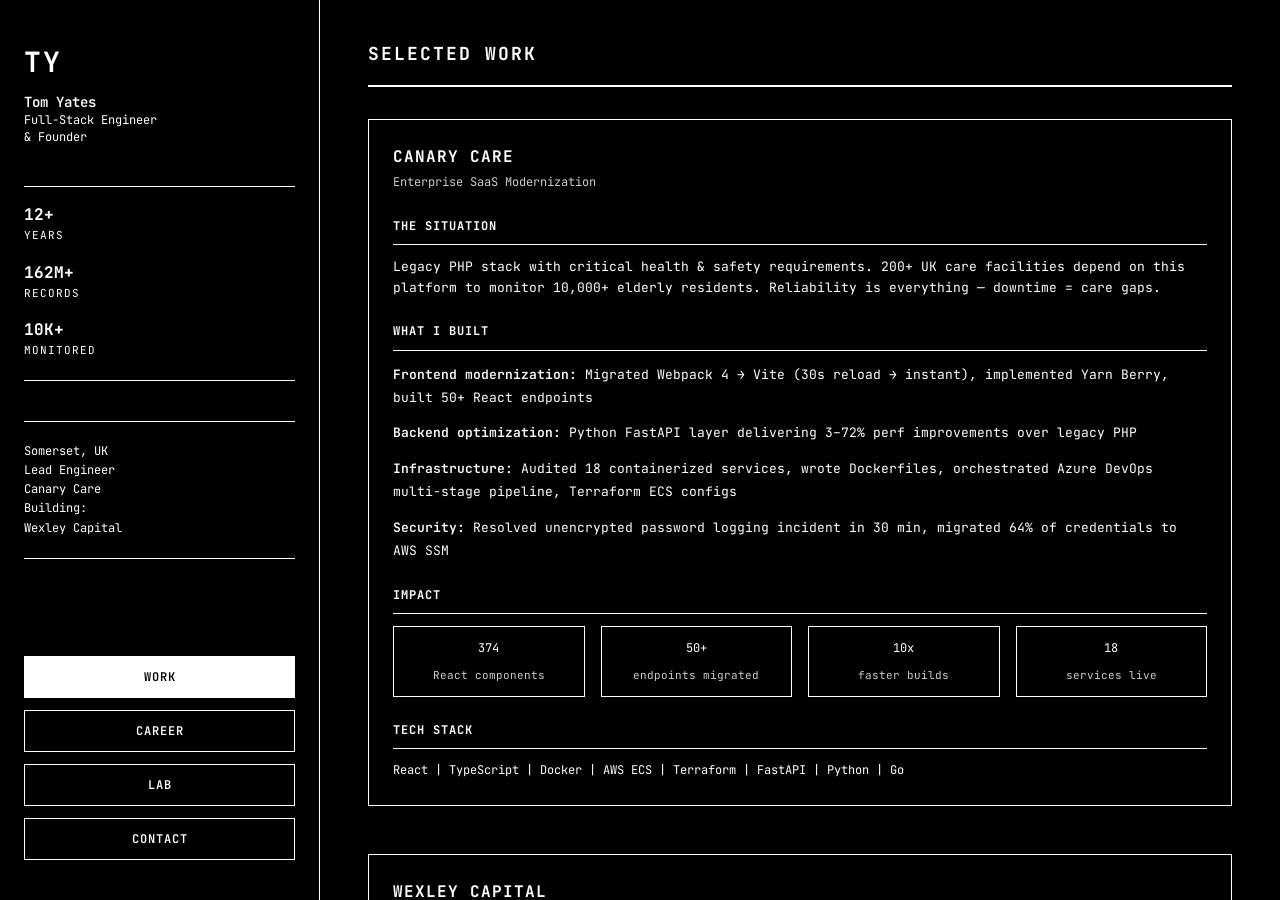
==== commit 5bc3a7b2: "Redesign: Brutalist no-scroll layout Complete overhaul from serif editorial aesthetic to raw, functi" ====
--- a/index.html
+++ b/index.html
@@ -4,670 +4,284 @@
     <meta charset="UTF-8">
     <meta name="viewport" content="width=device-width, initial-scale=1.0">
     <title>Tom Yates — Full-Stack Engineer & Founder</title>
-    <meta name="description" content="Tom Yates — full-stack engineer with 12+ years experience. Enterprise SaaS modernization, B2B data platforms, cybersecurity consulting. Somerset, UK.">
-    <meta name="theme-color" content="#F4F3EE">
-    <meta property="og:title" content="Tom Yates — Full-Stack Engineer & Founder">
-    <meta property="og:description" content="12+ years building production software. Enterprise SaaS, B2B automation, cybersecurity. Based in Somerset, UK.">
-    <meta property="og:type" content="website">
+    <meta name="description" content="Tom Yates — full-stack engineer with 12+ years experience.">
     <link rel="preconnect" href="https://fonts.googleapis.com">
     <link rel="preconnect" href="https://fonts.gstatic.com" crossorigin>
-    <link href="https://fonts.googleapis.com/css2?family=Crimson+Text:ital@0;1&family=Playfair+Display:wght@600;700;800&family=JetBrains+Mono:wght@400;500;600&family=Outfit:wght@300;400;500;600&display=swap" rel="stylesheet">
+    <link href="https://fonts.googleapis.com/css2?family=JetBrains+Mono:wght@400;500;600;700&display=swap" rel="stylesheet">
     <link rel="stylesheet" href="styles/main.css">
 </head>
 <body>
 
-    <!-- Grain overlay -->
-    <div class="grain" aria-hidden="true"></div>
-
-    <!-- Navigation -->
-    <nav class="nav" id="nav">
-        <div class="nav__inner">
-            <a href="#" class="nav__logo">TY</a>
-            <div class="nav__links">
-                <a href="#work">Work</a>
-                <a href="#earlier">Earlier Career</a>
-                <a href="#lab">Lab</a>
-                <a href="#contact">Contact</a>
-                <a href="https://wa.me/447427330914" class="nav__whatsapp" target="_blank" rel="noopener">
-                    <svg width="14" height="14" viewBox="0 0 24 24" fill="currentColor"><path d="M17.472 14.382c-.297-.149-1.758-.867-2.03-.967-.273-.099-.471-.148-.67.15-.197.297-.767.966-.94 1.164-.173.199-.347.223-.644.075-.297-.15-1.255-.463-2.39-1.475-.883-.788-1.48-1.761-1.653-2.059-.173-.297-.018-.458.13-.606.134-.133.298-.347.446-.52.149-.174.198-.298.298-.497.099-.198.05-.371-.025-.52-.075-.149-.669-1.612-.916-2.207-.242-.579-.487-.5-.669-.51-.173-.008-.371-.01-.57-.01-.198 0-.52.074-.792.372-.272.297-1.04 1.016-1.04 2.479 0 1.462 1.065 2.875 1.213 3.074.149.198 2.096 3.2 5.077 4.487.709.306 1.262.489 1.694.625.712.227 1.36.195 1.871.118.571-.085 1.758-.719 2.006-1.413.248-.694.248-1.289.173-1.413-.074-.124-.272-.198-.57-.347m-5.421 7.403h-.004a9.87 9.87 0 01-5.031-1.378l-.361-.214-3.741.982.998-3.648-.235-.374a9.86 9.86 0 01-1.51-5.26c.001-5.45 4.436-9.884 9.888-9.884 2.64 0 5.122 1.03 6.988 2.898a9.825 9.825 0 012.893 6.994c-.003 5.45-4.437 9.884-9.885 9.884m8.413-18.297A11.815 11.815 0 0012.05 0C5.495 0 .16 5.335.157 11.892c0 2.096.547 4.142 1.588 5.945L.057 24l6.305-1.654a11.882 11.882 0 005.683 1.448h.005c6.554 0 11.89-5.335 11.893-11.893a11.821 11.821 0 00-3.48-8.413z"/></svg>
-                    <span class="nav__whatsapp-text">WhatsApp</span>
-                </a>
-            </div>
+<div class="layout">
+    <!-- SIDEBAR -->
+    <aside class="sidebar">
+        <div class="sidebar__header">
+            <h1 class="name">TY</h1>
+            <h2 class="title">Tom Yates</h2>
+            <p class="subtitle">Full-Stack Engineer</p>
+            <p class="subtitle">& Founder</p>
         </div>
-    </nav>
-
-    <!-- Hero -->
-    <header class="hero">
-        <div class="hero__inner">
-            <div class="hero__label anim-fade" style="--delay: 0">Available for new opportunities</div>
-            <h1 class="hero__name anim-fade" style="--delay: 1">Tom<br>Yates</h1>
-            <div class="hero__role anim-fade" style="--delay: 2">Full-Stack Engineer <span class="hero__ampersand">&</span> Founder</div>
-
-            <div class="hero__annotations">
-                <div class="hero__annotation hero__annotation--left anim-fade" style="--delay: 3">
-                    <span class="annotation__number">12+</span>
-                    <span class="annotation__label">years building<br>production software</span>
-                </div>
-                <div class="hero__annotation hero__annotation--center anim-fade" style="--delay: 4">
-                    <span class="annotation__number">162M+</span>
-                    <span class="annotation__label">records unified<br>& queried at scale</span>
-                </div>
-                <div class="hero__annotation hero__annotation--right anim-fade" style="--delay: 5">
-                    <span class="annotation__number">10K+</span>
-                    <span class="annotation__label">residents<br>monitored daily</span>
-                </div>
+
+        <div class="stats">
+            <div class="stat">
+                <div class="stat__value">12+</div>
+                <div class="stat__label">years</div>
+            </div>
+            <div class="stat">
+                <div class="stat__value">162M+</div>
+                <div class="stat__label">records</div>
+            </div>
+            <div class="stat">
+                <div class="stat__value">10K+</div>
+                <div class="stat__label">monitored</div>
             </div>
         </div>
-        <div class="hero__scroll anim-fade" style="--delay: 6">
-            <div class="hero__scroll-line"></div>
+
+        <div class="info">
+            <div class="info__item">Somerset, UK</div>
+            <div class="info__item">Lead Engineer</div>
+            <div class="info__item">Canary Care</div>
+            <div class="info__item">Building:</div>
+            <div class="info__item">Wexley Capital</div>
         </div>
-    </header>
-
-    <!-- About -->
-    <section class="about">
-        <div class="wrap">
-            <div class="about__grid">
-                <div class="about__intro reveal">
-                    <p class="about__lead">I build the things that keep businesses running &mdash; the platforms,
-                    the data pipelines, the infrastructure that has to work at 3am when nobody's watching.</p>
-                    <p class="about__body">I've been writing production code for twelve years, across enterprise SaaS,
-                    ecommerce startups, affiliate networks, and my own businesses. Right now I'm Lead Engineer at
-                    <strong>Canary Care</strong>, where I'm modernizing a connected care platform used by 200+ UK
-                    facilities to monitor 10,000+ elderly residents. On the side I'm building
-                    <strong>Wexley Capital</strong>
-                    (<a href="https://wexleycapital.com" target="_blank">wexleycapital.com</a>), a B2B automation
-                    platform sitting on 162M+ contacts with AI scoring and full email delivery infrastructure.
-                    I also run <strong>Wexley Labs</strong>
-                    (<a href="https://wexleylabs.com" target="_blank">wexleylabs.com</a>), a cybersecurity consultancy.</p>
-                    <p class="about__body">I think in systems, not features. Whether that's containerizing 18 backend
-                    services onto AWS ECS, reverse-engineering APIs to build scraping infrastructure at scale, or
-                    validating particle physics predictions to parts-per-million accuracy &mdash; I keep coming back
-                    to the same approach: understand the problem properly, then build what actually solves it.</p>
-                </div>
-                <aside class="about__details reveal">
-                    <div class="detail">
-                        <span class="detail__label">Location</span>
-                        <span class="detail__value">Somerset, UK</span>
+
+        <nav class="nav">
+            <button class="nav__btn" data-section="work">WORK</button>
+            <button class="nav__btn" data-section="earlier">CAREER</button>
+            <button class="nav__btn" data-section="lab">LAB</button>
+            <button class="nav__btn" data-section="contact">CONTACT</button>
+        </nav>
+    </aside>
+
+    <!-- MAIN -->
+    <main class="main">
+
+        <!-- WORK SECTION -->
+        <section class="section" data-section="work">
+            <h2 class="section__title">SELECTED WORK</h2>
+
+            <!-- CANARY CARE -->
+            <article class="project">
+                <h3 class="project__name">CANARY CARE</h3>
+                <p class="project__subtitle">Enterprise SaaS Modernization</p>
+
+                <div class="project__block">
+                    <h4 class="block__title">THE SITUATION</h4>
+                    <p>Legacy PHP stack with critical health & safety requirements. 200+ UK care facilities depend on this platform to monitor 10,000+ elderly residents. Reliability is everything — downtime = care gaps.</p>
+                </div>
+
+                <div class="project__block">
+                    <h4 class="block__title">WHAT I BUILT</h4>
+                    <ul class="block__list">
+                        <li><strong>Frontend modernization:</strong> Migrated Webpack 4 → Vite (30s reload → instant), implemented Yarn Berry, built 50+ React endpoints</li>
+                        <li><strong>Backend optimization:</strong> Python FastAPI layer delivering 3–72% perf improvements over legacy PHP</li>
+                        <li><strong>Infrastructure:</strong> Audited 18 containerized services, wrote Dockerfiles, orchestrated Azure DevOps multi-stage pipeline, Terraform ECS configs</li>
+                        <li><strong>Security:</strong> Resolved unencrypted password logging incident in 30 min, migrated 64% of credentials to AWS SSM</li>
+                    </ul>
+                </div>
+
+                <div class="project__block">
+                    <h4 class="block__title">IMPACT</h4>
+                    <div class="metrics">
+                        <div class="metric">374 <span class="metric__label">React components</span></div>
+                        <div class="metric">50+ <span class="metric__label">endpoints migrated</span></div>
+                        <div class="metric">10x <span class="metric__label">faster builds</span></div>
+                        <div class="metric">18 <span class="metric__label">services live</span></div>
                     </div>
-                    <div class="detail">
-                        <span class="detail__label">Current role</span>
-                        <span class="detail__value">Lead/Senior Engineer, Canary Care</span>
+                </div>
+
+                <div class="project__block">
+                    <h4 class="block__title">TECH STACK</h4>
+                    <div class="tech">React | TypeScript | Docker | AWS ECS | Terraform | FastAPI | Python | Go</div>
+                </div>
+            </article>
+
+            <!-- WEXLEY CAPITAL -->
+            <article class="project">
+                <h3 class="project__name">WEXLEY CAPITAL</h3>
+                <p class="project__subtitle">B2B Automation Platform (Founder)</p>
+
+                <div class="project__block">
+                    <h4 class="block__title">THE PROBLEM</h4>
+                    <p>B2B sales teams spend days on manual prospecting, data enrichment, and outreach. No unified lead database. No intelligent scoring. No automation.</p>
+                </div>
+
+                <div class="project__block">
+                    <h4 class="block__title">THE SOLUTION</h4>
+                    <ul class="block__list">
+                        <li><strong>Data Pipeline:</strong> Unified BigQuery dataset (162M+ deduplicated contacts from 7 sources: Pitchbook, Crunchbase, LinkedIn, Apollo, etc.)</li>
+                        <li><strong>Lead Scoring:</strong> Multi-model AI system using Gemini with API key rotation, scoring 100–200 records/min with ThreadPoolExecutor</li>
+                        <li><strong>Apollo Scraper:</strong> 3-tier extraction (direct HTTP → Playwright fallback). 10–20x faster than browser automation via reconstructed request patterns</li>
+                        <li><strong>LinkZen API:</strong> PostgreSQL backend (6.8M execs, 2.5M companies), email verification, domain MX checking, LinkedIn enrichment</li>
+                        <li><strong>XEngine:</strong> Twitter/X automation daemon, reconstructing exact API patterns, SQLite persistence, persona-driven content generation</li>
+                        <li><strong>Email Ops:</strong> 200+ managed mailboxes, SMTP verification, bounce processing, sender reputation tracking</li>
+                    </ul>
+                </div>
+
+                <div class="project__block">
+                    <h4 class="block__title">KEY METRICS</h4>
+                    <div class="metrics">
+                        <div class="metric">162M+ <span class="metric__label">unified leads</span></div>
+                        <div class="metric">7 <span class="metric__label">data sources</span></div>
+                        <div class="metric">6.8M <span class="metric__label">verified execs</span></div>
+                        <div class="metric">200+ <span class="metric__label">mailboxes</span></div>
                     </div>
-                    <div class="detail">
-                        <span class="detail__label">Side venture</span>
-                        <span class="detail__value">Founder, Wexley Capital</span>
+                </div>
+
+                <div class="project__block">
+                    <h4 class="block__title">TECH STACK</h4>
+                    <div class="tech">Python | FastAPI | BigQuery | PostgreSQL | Playwright | Gemini AI | Celery | SMTP</div>
+                </div>
+            </article>
+
+            <!-- WEXLEY LABS -->
+            <article class="project">
+                <h3 class="project__name">WEXLEY LABS</h3>
+                <p class="project__subtitle">Infrastructure & Security Consultancy</p>
+
+                <div class="project__block">
+                    <h4 class="block__title">EMAIL CAMPAIGN PLATFORM</h4>
+                    <p>Django/Celery/Redis backend managing 1,500+ sending accounts. Handles sender reputation, bounce processing, field-level encryption (Fernet).</p>
+                </div>
+
+                <div class="project__block">
+                    <h4 class="block__title">MICROSOFT 365 AUTOMATION</h4>
+                    <p>Automated tenant provisioning across 6+ tenants with 600+ managed identities. Coordinated sandboxed browser profiles, DNS TXT verification, bulk user creation.</p>
+                </div>
+
+                <div class="project__block">
+                    <h4 class="block__title">SECURITY RESEARCH</h4>
+                    <p>Used Shodan to identify vulnerable internet-facing systems. BigQuery pipelines processing 1B+ records with deduplication, classification, filter management.</p>
+                </div>
+
+                <div class="project__block">
+                    <h4 class="block__title">DISTRIBUTED CRYPTOGRAPHY</h4>
+                    <p>Framework splitting sensitive computation across 4 geographically distributed nodes using Shamir (3,4) threshold secret sharing. WireGuard mesh, AES-256-GCM, Ed25519 auth. Information-theoretic security at $11/month.</p>
+                </div>
+
+                <div class="project__block">
+                    <h4 class="block__title">SCALE</h4>
+                    <div class="metrics">
+                        <div class="metric">1.5K <span class="metric__label">email accounts</span></div>
+                        <div class="metric">1B+ <span class="metric__label">records processed</span></div>
+                        <div class="metric">600+ <span class="metric__label">managed identities</span></div>
+                        <div class="metric">4 <span class="metric__label">distributed nodes</span></div>
                     </div>
-                    <div class="detail">
-                        <span class="detail__label">Experience</span>
-                        <span class="detail__value">12+ years (since 2014)</span>
-                    </div>
-                    <div class="detail">
-                        <span class="detail__label">Focus areas</span>
-                        <span class="detail__value">React, Python, Go, AWS, AI/ML</span>
-                    </div>
-                </aside>
-            </div>
-        </div>
-    </section>
-
-    <!-- Divider -->
-    <div class="divider reveal"><div class="divider__line"></div></div>
-
-    <!-- Work -->
-    <section id="work" class="work">
-        <div class="section-header reveal">
-            <span class="section-index">01</span>
-            <h2 class="section-title">Selected Work</h2>
-        </div>
-
-        <!-- Canary Care -->
-        <article class="work-entry reveal">
-            <div class="work-entry__header">
-                <div class="work-entry__meta">
-                    <span class="work-entry__period">2023 &mdash; Present</span>
-                    <span class="work-entry__type">Enterprise SaaS</span>
-                </div>
-                <h3 class="work-entry__title">Canary Care</h3>
-                <p class="work-entry__subtitle">Modernizing a connected care platform used by 200+ UK facilities to monitor 10,000+ elderly residents</p>
-            </div>
-            <div class="work-entry__body">
-                <div class="work-entry__narrative">
-                    <p>When I joined Canary Care, the codebase had grown over nearly a decade of product evolution.
-                    The frontend was a hybrid of legacy PHP-rendered views layered with progressively-enhanced
-                    JavaScript. The backend was a patchwork of PHP microservices, Python services added over time,
-                    and infrastructure tightly coupled to Rackspace VMs with manual deployments. This is a health
-                    and safety company &mdash; if the systems go down, care staff can't monitor vulnerable residents.
-                    Reliability matters here more than anywhere I've worked.</p>
-
-                    <p>I led the frontend modernization: migrated the build system from Webpack 4 to Vite (hot
-                    module reload went from 30+ seconds to near-instant), implemented Yarn Berry with Plug'n'Play,
-                    and set up containerized deployments. The React migration reached Phase 9 &mdash; I documented
-                    and built 50+ endpoints across nine phases, from authentication and system status through to
-                    user management and hub configuration. The Python FastAPI backend I wrote for these delivered
-                    3&ndash;72% performance improvements over legacy PHP, with reference data endpoints showing
-                    70%+ speedup.</p>
-
-                    <p>Containerization was the bigger job. I audited the system and found 18 distinct services
-                    (not the 26 everyone assumed), mapped every dependency, and laid out a phased plan. I wrote
-                    Dockerfiles with multi-stage builds for production, a consolidated Azure DevOps pipeline
-                    building all images in parallel with multi-stage approval gates, and Terraform configs for
-                    ECS task definitions with proper IAM role separation. By early 2026, all services were
-                    containerized and running in production on ECS.</p>
-
-                    <p>I also led the response to a security incident where passwords were being logged unencrypted
-                    in Grafana. Within 30 minutes I'd traced it to a specific PHP file, implemented a Grafana Alloy
-                    filter as immediate mitigation, then coordinated a multi-layer fix across teams: Grafana filter,
-                    Apache filter, and PHP-level redaction. Separately, I drove a migration of hardcoded credentials
-                    to AWS Systems Manager Parameter Store &mdash; 64% migrated in the first month, database
-                    credentials at 100%.</p>
-
-                    <p>Beyond the code: Grafana dashboards for service version tracking and deployment history,
-                    677 Confluence pages consolidated into searchable knowledge bases, and a tracking repo
-                    with 26 active operational scripts.</p>
-                </div>
-                <div class="work-entry__stats">
-                    <div class="stat-block">
-                        <span class="stat-block__value">374</span>
-                        <span class="stat-block__label">React components</span>
-                    </div>
-                    <div class="stat-block">
-                        <span class="stat-block__value">50+</span>
-                        <span class="stat-block__label">endpoints migrated</span>
-                    </div>
-                    <div class="stat-block">
-                        <span class="stat-block__value">18</span>
-                        <span class="stat-block__label">services containerized</span>
-                    </div>
-                    <div class="stat-block">
-                        <span class="stat-block__value">10x</span>
-                        <span class="stat-block__label">faster builds (Vite)</span>
-                    </div>
-                    <div class="stat-block">
-                        <span class="stat-block__value">677</span>
-                        <span class="stat-block__label">pages documented</span>
-                    </div>
-                    <div class="stat-block">
-                        <span class="stat-block__value">258</span>
-                        <span class="stat-block__label">passing tests</span>
-                    </div>
-                </div>
-            </div>
-            <div class="work-entry__tags">
-                <span>React</span><span>TypeScript</span><span>Docker</span><span>AWS ECS/ECR</span><span>Terraform</span><span>Vite</span><span>FastAPI</span><span>Python</span><span>Go</span><span>Grafana</span><span>Azure DevOps</span><span>Storybook</span>
-            </div>
-        </article>
-
-        <div class="divider divider--thin reveal"><div class="divider__line"></div></div>
-
-        <!-- Wexley -->
-        <article class="work-entry reveal">
-            <div class="work-entry__header">
-                <div class="work-entry__meta">
-                    <span class="work-entry__period">2024 &mdash; Present</span>
-                    <span class="work-entry__type">Founder / Startup</span>
-                </div>
-                <h3 class="work-entry__title"><a href="https://wexleycapital.com" target="_blank">Wexley Capital</a></h3>
-                <p class="work-entry__subtitle">Built the entire technical stack for a B2B lead generation and sales automation platform from scratch &mdash; <a href="https://wexleycapital.com" target="_blank">wexleycapital.com</a></p>
-            </div>
-            <div class="work-entry__body">
-                <div class="work-entry__narrative">
-                    <p>Wexley Capital is a B2B automation and lead generation platform I built from scratch.
-                    Registered as both a US LLC and UK Ltd, currently in an advisory incubator programme.
-                    The tech stack processes millions of contacts across multiple data sources, runs advanced
-                    browser automation, and combines AI-powered lead scoring with email verification at scale.</p>
-
-                    <p>At the centre is a unified BigQuery dataset of 162M+ deduplicated contacts from 7
-                    sources &mdash; Pitchbook, Crunchbase, LinkedIn, Apollo, and others. I built the ETL
-                    pipelines, deduplication logic, and query infrastructure to make this data usable.
-                    On top of that, the <strong>Lead Scorer</strong> uses a multi-model AI system with
-                    API key rotation across Gemini instances, scoring hundreds of thousands of records with
-                    ThreadPoolExecutor for parallel throughput of 100&ndash;200 ops per minute.</p>
-
-                    <p>The <strong>Apollo Scraper</strong> is the most technically involved piece &mdash; a
-                    three-tier extraction system. Primary tier uses direct HTTP requests, reconstructing
-                    exact API request patterns including cryptographic transaction IDs and client hints,
-                    getting 10&ndash;20x the performance of browser automation. Fallback tier uses
-                    Playwright with injected JavaScript for tab visibility spoofing and DOM scraping.
-                    The orchestration tier coordinates parallel scrapes across multiple authenticated
-                    accounts with per-account locking, LRU selection, and automatic session refresh.</p>
-
-                    <p><strong>LinkZen</strong> is a full API product with a PostgreSQL backend (6.8M exec
-                    records, 2.5M companies), rate limiting, API key management, and audit logging. It
-                    combines domain MX checking, team page crawling, LinkedIn public API scraping, and
-                    email verification via direct SMTP for Google/Microsoft and third-party APIs for
-                    other providers. A CSV folder watcher daemon monitors for new files, verifies addresses,
-                    and streams results to the database with progress tracking.</p>
-
-                    <p><strong>XEngine</strong> automates Twitter/X engagement with an HTTP API client
-                    that bypasses browser overhead entirely, reconstructing Twitter's exact request patterns.
-                    Runs as a Unix-style daemon via launchd with SQLite persistence, token bucket rate
-                    limiting, and persona-driven content generation using Claude for voice-matched tweets
-                    and contextual replies. The <strong>Sales Assistant</strong> is a client-side SPA with
-                    130+ categorized objection handlers and URL-routable content for structured discovery
-                    and objection-handling.</p>
-
-                    <p>The full platform connects data sourcing, AI scoring, email verification, outreach
-                    automation, and sales enablement into one pipeline. Each piece solves a specific problem
-                    in the B2B sales workflow.</p>
-                </div>
-                <div class="work-entry__stats">
-                    <div class="stat-block">
-                        <span class="stat-block__value">162M</span>
-                        <span class="stat-block__label">unified leads</span>
-                    </div>
-                    <div class="stat-block">
-                        <span class="stat-block__value">7</span>
-                        <span class="stat-block__label">data sources</span>
-                    </div>
-                    <div class="stat-block">
-                        <span class="stat-block__value">6.8M</span>
-                        <span class="stat-block__label">verified execs</span>
-                    </div>
-                    <div class="stat-block">
-                        <span class="stat-block__value">200+</span>
-                        <span class="stat-block__label">managed mailboxes</span>
-                    </div>
-                    <div class="stat-block">
-                        <span class="stat-block__value">12+</span>
-                        <span class="stat-block__label">core products built</span>
-                    </div>
-                    <div class="stat-block">
-                        <span class="stat-block__value">130+</span>
-                        <span class="stat-block__label">objection handlers</span>
-                    </div>
-                </div>
-            </div>
-            <div class="work-entry__tags">
-                <span>Python</span><span>FastAPI</span><span>BigQuery</span><span>Playwright</span><span>PostgreSQL</span><span>Gemini AI</span><span>Claude</span><span>Celery</span><span>SMTP</span><span>Vite</span>
-            </div>
-        </article>
-
-        <div class="divider divider--thin reveal"><div class="divider__line"></div></div>
-
-        <!-- Infrastructure & Security -->
-        <article class="work-entry reveal">
-            <div class="work-entry__header">
-                <div class="work-entry__meta">
-                    <span class="work-entry__period">2024 &mdash; Present</span>
-                    <span class="work-entry__type">Infrastructure / Security</span>
-                </div>
-                <h3 class="work-entry__title"><a href="https://wexleylabs.com" target="_blank">Infrastructure &amp; Security</a></h3>
-                <p class="work-entry__subtitle">Enterprise email systems, Microsoft 365 automation, vulnerability research, and data pipelines &mdash; <a href="https://wexleylabs.com" target="_blank">wexleylabs.com</a></p>
-            </div>
-            <div class="work-entry__body">
-                <div class="work-entry__narrative">
-                    <p>I built an email campaign platform managing 1,500+ sending accounts with a
-                    Django/Celery/Redis backend. The system handles sender reputation tracking, bounce
-                    processing, and field-level encryption using Fernet for credential storage. Running
-                    that many accounts means understanding DNS (SPF, DKIM, DMARC), IP warming, and
-                    domain reputation at an operational level.</p>
-
-                    <p>For Microsoft 365, I automated tenant provisioning across 6+ tenants with 600+
-                    managed identities. The system coordinates sandboxed browser profiles,
-                    Porkbun/DreamHost APIs for automatic DNS TXT record verification, and scripted
-                    bulk user creation. A parallel factory runner handles multiple tenants at once,
-                    tracking progress through an Excel-based order system.</p>
-
-                    <p>On the security side, I used Shodan to find vulnerable internet-facing systems
-                    including active crypto mining botnets, and responsibly disclosed findings to affected
-                    organisations. BigQuery pipelines I built process 1B+ records with deduplication,
-                    industry classification, and filter management. Infrastructure runs across Render,
-                    Fly.io, and Contabo with Docker, health checks, and automated rollback.</p>
-
-                    <p>I also built a distributed cryptographic computation framework that splits
-                    sensitive algorithms across 4 geographically distributed VPS nodes using Shamir
-                    (3,4) threshold secret sharing. WireGuard mesh network with AES-256-GCM session
-                    keys, Ed25519 signature authentication, and nonce-based replay protection. You'd
-                    need to compromise 3 of 4 nodes (across Hetzner, DigitalOcean, Vultr, and Contabo)
-                    to reconstruct anything &mdash; information-theoretic security at $11/month.</p>
-                </div>
-                <div class="work-entry__stats">
-                    <div class="stat-block">
-                        <span class="stat-block__value">1.5K</span>
-                        <span class="stat-block__label">email accounts</span>
-                    </div>
-                    <div class="stat-block">
-                        <span class="stat-block__value">1B+</span>
-                        <span class="stat-block__label">records processed</span>
-                    </div>
-                    <div class="stat-block">
-                        <span class="stat-block__value">600+</span>
-                        <span class="stat-block__label">managed identities</span>
-                    </div>
-                    <div class="stat-block">
-                        <span class="stat-block__value">4</span>
-                        <span class="stat-block__label">distributed nodes</span>
-                    </div>
-                </div>
-            </div>
-            <div class="work-entry__tags">
-                <span>Django</span><span>Celery</span><span>Docker</span><span>Shodan</span><span>BigQuery</span><span>WireGuard</span><span>Shamir SSS</span><span>M365/Entra</span><span>Fernet</span>
-            </div>
-        </article>
-    </section>
-
-    <!-- Divider -->
-    <div class="divider reveal"><div class="divider__line"></div></div>
-
-    <!-- Earlier Career Timeline -->
-    <section id="earlier" class="timeline">
-        <div class="section-header reveal">
-            <span class="section-index">02</span>
-            <h2 class="section-title">Earlier Career</h2>
-            <p class="section-desc">A decade building products across sports tech, affiliate marketing, ecommerce, and freelance consulting.</p>
-        </div>
-
-        <div class="timeline__grid">
-            <div class="timeline__entry reveal">
-                <span class="timeline__period">Jan 2019 &mdash; Oct 2020</span>
-                <div class="timeline__content">
-                    <h4>Eight</h4>
-                    <span class="timeline__role">Full-Stack Developer &mdash; Bristol, UK</span>
-                    <p>Ecommerce startup building Shopify tools. I worked on Bundle Builder, a Shopify app
-                    for product bundling. Built Pricing Rules and discount code features, improved error
-                    reporting (which cut down support tickets), and architected features for other developers
-                    to implement. Small team, talked to users every week, shipped fast.</p>
-                </div>
-            </div>
-            <div class="timeline__entry reveal">
-                <span class="timeline__period">Apr 2015 &mdash; Jan 2019</span>
-                <div class="timeline__content">
-                    <h4>PerformanceIN</h4>
-                    <span class="timeline__role">Web Developer &mdash; Bristol, UK</span>
-                    <p>The home of performance marketing. Built several large Python Django sites with strong
-                    SEO and usability, powering the Performance Marketing Awards &mdash; the industry's biggest
-                    awards programme. Integrated Salesforce Pardot with Django for lead capture. Got Zebra
-                    printers and scanners working using their page description language for event badge printing.
-                    Full DevOps: Ubuntu, Nginx, Supervisor, automated deployments.</p>
-                </div>
-            </div>
-            <div class="timeline__entry reveal">
-                <span class="timeline__period">Oct 2014 &mdash; Oct 2018</span>
-                <div class="timeline__content">
-                    <h4>Arena100</h4>
-                    <span class="timeline__role">Web Developer &mdash; London</span>
-                    <p>Led development of a large Python Django application for this sports and fitness brand.
-                    Extended Mezzanine CMS, integrated its ecommerce with Shopify, built a calendar booking
-                    system in React, and wired up third-party APIs with Django Rest Framework. My first role
-                    owning the full stack &mdash; Ubuntu, SQL, Nginx, Python deployment scripts, all of it.</p>
-                </div>
-            </div>
-            <div class="timeline__entry reveal">
-                <span class="timeline__period">Sep 2014 &mdash; Present</span>
-                <div class="timeline__content">
-                    <h4>Freelance &amp; Consulting</h4>
-                    <span class="timeline__role">Independent</span>
-                    <p>Built an autonomous website creator that handles SEO keyword research and article
-                    generation. Built a chatbot for working with PDFs using NLP (SpaCy, Wordnet, OpenAI)
-                    for data extraction. Continuous independent work alongside employment &mdash; always
-                    picking up whatever technology the problem needs.</p>
-                </div>
-            </div>
-            <div class="timeline__entry reveal">
-                <span class="timeline__period">Dec 2016 &mdash; Feb 2017</span>
-                <div class="timeline__content">
-                    <h4>Sadhana Forest, Kenya</h4>
-                    <span class="timeline__role">Volunteer</span>
-                    <p>Reforestation volunteer in coastal Kenya. Planting and conserving trees using
-                    permaculture methods, working with local communities on water conservation and food
-                    diversification. Three months that changed how I think about interconnected systems.</p>
-                </div>
-            </div>
-            <div class="timeline__entry reveal">
-                <span class="timeline__period">2012 &mdash; 2016</span>
-                <div class="timeline__content">
-                    <h4>Alexander Technique</h4>
-                    <span class="timeline__role">Professional Teaching Qualification &mdash; ITM</span>
-                    <p>Four-year professional qualification studying posture and movement. Taught me to
-                    think about problems holistically &mdash; habits I still use when approaching complex
-                    engineering work.</p>
-                </div>
-            </div>
-        </div>
-    </section>
-
-    <!-- Divider -->
-    <div class="divider reveal"><div class="divider__line"></div></div>
-
-    <!-- Lab / Experimental -->
-    <section id="lab" class="lab">
-        <div class="section-header reveal">
-            <span class="section-index">03</span>
-            <h2 class="section-title">The Lab</h2>
-            <p class="section-desc">Side projects and research.</p>
-        </div>
-
-        <div class="lab__grid">
-            <article class="lab__card reveal">
-                <div class="lab__card-inner">
-                    <span class="lab__category">AI / Real-time Systems</span>
-                    <h3>MeetX</h3>
-                    <p>Real-time sales coaching combining DeepGram WebSocket transcription (Nova-2, 16kHz
-                    PCM streaming) with a LangChain RAG system on ChromaDB. Tracks CARPET conversation
-                    state, detects objection types mid-call, and pulls matching sales templates via semantic
-                    search &mdash; under 2 second latency. Designed for microservices separation with
-                    per-component health monitoring.</p>
-                    <div class="lab__tags">
-                        <span>DeepGram</span><span>LangChain</span><span>ChromaDB</span><span>WebSocket</span><span>Python</span>
-                    </div>
+                </div>
+
+                <div class="project__block">
+                    <h4 class="block__title">TECH STACK</h4>
+                    <div class="tech">Django | Celery | M365/Entra | BigQuery | WireGuard | Shamir SSS | Docker | Shodan</div>
                 </div>
             </article>
-
-            <article class="lab__card reveal">
-                <div class="lab__card-inner">
-                    <span class="lab__category">Physics Research</span>
-                    <h3>Geometric Unity Engine</h3>
-                    <p>Computational physics framework predicting particle masses through geometric matrix
-                    transformations. Unified 4x4 engine with topological quantum numbers and SU(2) gauge
-                    transformations. 0.000% error on the Koide formula for lepton mass ratios, 100% success
-                    across 10+ particle families. 100+ analysis scripts.</p>
-                    <div class="lab__tags">
-                        <span>NumPy</span><span>SciPy</span><span>QFT</span><span>Topology</span>
-                    </div>
-                </div>
-            </article>
-
-            <article class="lab__card reveal">
-                <div class="lab__card-inner">
-                    <span class="lab__category">Market Intelligence</span>
-                    <h3>News Signal Engine</h3>
-                    <p>Monitors 4K&ndash;7K daily regulatory changes, funding rounds, and industry signals.
-                    Uses Groq's Llama-3.1-70B to score each signal for financing intent &mdash; "new emissions
-                    rule" implies "unplanned capex" implies "refinancing lead." Filters to 150&ndash;600
-                    actionable leads per vertical per day. Cost: under $45/month.</p>
-                    <div class="lab__tags">
-                        <span>Groq</span><span>Llama 3.1</span><span>NewsData.io</span><span>Regulations.gov</span>
-                    </div>
-                </div>
-            </article>
-
-            <article class="lab__card reveal">
-                <div class="lab__card-inner">
-                    <span class="lab__category">Data Visualization</span>
-                    <h3>The Hyperlinked Bible</h3>
-                    <p>Interactive D3.js visualization of the Bible's 31,000+ verses as a hierarchical grid.
-                    Position encodes book/chapter structure, colour encodes cross-reference density. 14MB
-                    parsed dataset, async image tooltips, local storage for sessions. The hard problem:
-                    rendering 31,000 nodes without crashing the browser.</p>
-                    <div class="lab__tags">
-                        <span>D3.js</span><span>SVG</span><span>Data Viz</span><span>JavaScript</span>
-                    </div>
-                </div>
-            </article>
-
-            <article class="lab__card reveal">
-                <div class="lab__card-inner">
-                    <span class="lab__category">Distributed Security</span>
-                    <h3>Ultra-Secure API</h3>
-                    <p>Splits sensitive computation across 4 geographically distributed nodes using Shamir
-                    (3,4) threshold cryptography. WireGuard mesh with AES-256-GCM, Ed25519 authentication,
-                    nonce-based replay protection. No single node can reconstruct the algorithm.
-                    Information-theoretic security at $11/month.</p>
-                    <div class="lab__tags">
-                        <span>Shamir SSS</span><span>WireGuard</span><span>Ed25519</span><span>Python</span>
-                    </div>
-                </div>
-            </article>
-
-            <article class="lab__card reveal">
-                <div class="lab__card-inner">
-                    <span class="lab__category">Voice AI</span>
-                    <h3>Interview System</h3>
-                    <p>AI phone interview platform on Vapi. Django + Celery backend handles scheduled
-                    callbacks, call lifecycle, transcription, and multi-assistant routing. Async task
-                    processing handles hundreds of concurrent interviews without blocking.</p>
-                    <div class="lab__tags">
-                        <span>Vapi</span><span>Django</span><span>Celery</span><span>Python</span>
-                    </div>
-                </div>
-            </article>
-
-            <article class="lab__card reveal">
-                <div class="lab__card-inner">
-                    <span class="lab__category">NLP / Email</span>
-                    <h3>Unibox &amp; Charizard</h3>
-                    <p>Distributed email verification and AI reply classification. Playwright automation
-                    with intelligent CSV chunking, parallel verification, and LLM-powered response
-                    categorization. BigQuery integration for metadata analysis with GDELT event
-                    extraction and readability scoring.</p>
-                    <div class="lab__tags">
-                        <span>Playwright</span><span>LLM</span><span>BigQuery</span><span>NLP</span>
-                    </div>
-                </div>
-            </article>
-
-            <article class="lab__card reveal">
-                <div class="lab__card-inner">
-                    <span class="lab__category">Multi-Agent Systems</span>
-                    <h3>Agent Workspace</h3>
-                    <p>Framework for autonomous agent orchestration &mdash; a manager agent coordinating
-                    specialist workers. Docker support for containerized environments, OAuth token
-                    portability across distributed agents, and state synchronization protocols.</p>
-                    <div class="lab__tags">
-                        <span>Python</span><span>Docker</span><span>OAuth</span><span>Agents</span>
-                    </div>
-                </div>
-            </article>
-
-            <article class="lab__card reveal">
-                <div class="lab__card-inner">
-                    <span class="lab__category">Game Development</span>
-                    <h3>World Game</h3>
-                    <p>Strategic game engine with hierarchical level structure, real-time state management,
-                    and simulation logic. Modular architecture with separated game logic, UI, and state.</p>
-                    <div class="lab__tags">
-                        <span>JavaScript</span><span>Game Engine</span><span>State Machines</span>
-                    </div>
-                </div>
-            </article>
-        </div>
-    </section>
-
-    <!-- Divider -->
-    <div class="divider reveal"><div class="divider__line"></div></div>
-
-    <!-- Skills -->
-    <section class="stack">
-        <div class="section-header reveal">
-            <span class="section-index">04</span>
-            <h2 class="section-title">Technical Stack</h2>
-        </div>
-
-        <div class="stack__grid reveal">
-            <div class="stack__column">
-                <h4 class="stack__heading">Frontend</h4>
-                <ul class="stack__list">
-                    <li>React 18 / TypeScript</li>
-                    <li>Vite / Webpack</li>
-                    <li>D3.js / Data Viz</li>
-                    <li>Styled Components</li>
-                    <li>Storybook 9</li>
-                    <li>Shopify / Liquid</li>
-                    <li>Jest / Cypress</li>
-                </ul>
-            </div>
-            <div class="stack__column">
-                <h4 class="stack__heading">Backend</h4>
-                <ul class="stack__list">
-                    <li>Python / Django / FastAPI</li>
-                    <li>Node.js / Express</li>
-                    <li>Go (microservices)</li>
-                    <li>PHP (modernization)</li>
-                    <li>Celery / Redis</li>
-                    <li>PostgreSQL / BigQuery</li>
-                    <li>REST / GraphQL</li>
-                </ul>
-            </div>
-            <div class="stack__column">
-                <h4 class="stack__heading">Infrastructure</h4>
-                <ul class="stack__list">
-                    <li>AWS (ECS, RDS, ECR, SSM)</li>
-                    <li>Docker / Containerization</li>
-                    <li>Terraform / Ansible</li>
-                    <li>CI/CD (Azure DevOps)</li>
-                    <li>Grafana / Loki / Prometheus</li>
-                    <li>WireGuard / Mesh Networks</li>
-                    <li>Multi-cloud (Render, Fly, Contabo)</li>
-                </ul>
-            </div>
-            <div class="stack__column">
-                <h4 class="stack__heading">AI &amp; Security</h4>
-                <ul class="stack__list">
-                    <li>OpenAI / Claude / Groq / Gemini</li>
-                    <li>LangChain / RAG / ChromaDB</li>
-                    <li>DeepGram / Vapi (voice AI)</li>
-                    <li>Shamir SSS / Ed25519</li>
-                    <li>Shodan / Vuln research</li>
-                    <li>AWS SSM / Fernet encryption</li>
-                    <li>Browser fingerprinting / anti-detection</li>
-                </ul>
-            </div>
-        </div>
-    </section>
-
-    <!-- Divider -->
-    <div class="divider reveal"><div class="divider__line"></div></div>
-
-    <!-- Contact -->
-    <section id="contact" class="contact">
-        <div class="contact__inner reveal">
-            <span class="section-index">05</span>
-            <h2 class="contact__heading">Get in<br>touch.</h2>
-            <p class="contact__body">I'm open to interesting work &mdash; full-time roles, contract,
-            or consulting. Based in Somerset, UK.</p>
-            <div class="contact__links">
-                <a href="mailto:tom@wexleycapital.com" class="contact__link">
-                    <span class="contact__link-label">Email</span>
-                    <span class="contact__link-value">tom@wexleycapital.com</span>
-                </a>
-                <a href="https://wa.me/447427330914" class="contact__link" target="_blank" rel="noopener">
-                    <span class="contact__link-label">WhatsApp</span>
-                    <span class="contact__link-value">Message me</span>
-                </a>
-                <a href="https://github.com/otherland" class="contact__link" target="_blank">
-                    <span class="contact__link-label">GitHub</span>
-                    <span class="contact__link-value">@otherland</span>
-                </a>
-                <a href="https://wexleycapital.com" class="contact__link" target="_blank">
-                    <span class="contact__link-label">Wexley Capital</span>
-                    <span class="contact__link-value">B2B Automation &mdash; wexleycapital.com</span>
-                </a>
-                <a href="https://wexleylabs.com" class="contact__link" target="_blank">
-                    <span class="contact__link-label">Wexley Labs</span>
-                    <span class="contact__link-value">Cybersecurity &mdash; wexleylabs.com</span>
-                </a>
-            </div>
-        </div>
-    </section>
-
-    <!-- Footer -->
-    <footer class="footer">
-        <div class="footer__inner">
-            <span>&copy; 2026 Tom Yates</span>
-            <span>Somerset, UK</span>
-        </div>
-    </footer>
-
-    <script src="js/main.js"></script>
+        </section>
+
+        <!-- CAREER SECTION -->
+        <section class="section" data-section="earlier" hidden>
+            <h2 class="section__title">EARLIER CAREER</h2>
+            <p class="section__intro">A decade building products across sports tech, affiliate marketing, ecommerce, and consulting.</p>
+
+            <div class="timeline">
+                <div class="timeline__item">
+                    <h4>EIGHT</h4>
+                    <p class="meta">Jan 2019 — Oct 2020 | Bristol, UK</p>
+                    <p>Built Shopify apps for product bundling (Bundle Builder). Owned pricing, discounts, error reporting. Small team, shipped fast, talked to users weekly.</p>
+                </div>
+
+                <div class="timeline__item">
+                    <h4>PERFORMANCEIN</h4>
+                    <p class="meta">Apr 2015 — Jan 2019 | Bristol, UK</p>
+                    <p>Django sites with strong SEO/UX. Powered Performance Marketing Awards (industry's biggest awards program). Integrated Salesforce Pardot. Built event badge printing with Zebra printer PDL. Full DevOps: Ubuntu, Nginx, Supervisor.</p>
+                </div>
+
+                <div class="timeline__item">
+                    <h4>ARENA100</h4>
+                    <p class="meta">Oct 2014 — Oct 2018 | London</p>
+                    <p>Led development of large Django app for sports/fitness brand. Extended Mezzanine CMS, integrated Shopify ecommerce, built React booking system, wired APIs with Django Rest Framework. First full-stack role.</p>
+                </div>
+
+                <div class="timeline__item">
+                    <h4>FREELANCE & CONSULTING</h4>
+                    <p class="meta">2014 — Present</p>
+                    <p>Autonomous website creator (SEO keyword research + article generation). PDF chatbot with NLP (SpaCy, Wordnet, OpenAI). Continuous independent work alongside employment.</p>
+                </div>
+
+                <div class="timeline__item">
+                    <h4>SADHANA FOREST, KENYA</h4>
+                    <p class="meta">Dec 2016 — Feb 2017</p>
+                    <p>Reforestation volunteer. Planting, water conservation, food diversification with local communities using permaculture. Changed how I think about interconnected systems.</p>
+                </div>
+
+                <div class="timeline__item">
+                    <h4>ALEXANDER TECHNIQUE</h4>
+                    <p class="meta">2012 — 2016</p>
+                    <p>4-year professional teaching qualification in posture & movement. Taught me holistic thinking — habits I still use in engineering.</p>
+                </div>
+            </div>
+        </section>
+
+        <!-- LAB SECTION -->
+        <section class="section" data-section="lab" hidden>
+            <h2 class="section__title">THE LAB</h2>
+            <p class="section__intro">Side projects and research.</p>
+
+            <div class="lab">
+                <div class="lab__card">
+                    <h4>MEETX</h4>
+                    <p>Real-time sales coaching with DeepGram transcription + LangChain RAG. CARPET state tracking, objection detection, <2s latency.</p>
+                    <div class="tags">DeepGram | LangChain | WebSocket</div>
+                </div>
+
+                <div class="lab__card">
+                    <h4>GEOMETRIC UNITY ENGINE</h4>
+                    <p>Computational physics framework predicting particle masses. 0.000% error on Koide formula, 100% success across 10+ families.</p>
+                    <div class="tags">NumPy | SciPy | QFT</div>
+                </div>
+
+                <div class="lab__card">
+                    <h4>NEWS SIGNAL ENGINE</h4>
+                    <p>Monitors 4K–7K daily regulatory changes, funding rounds. Llama-3.1-70B scoring for financing intent. 150–600 leads/day per vertical.</p>
+                    <div class="tags">Groq | NewsData.io | Regulations.gov</div>
+                </div>
+
+                <div class="lab__card">
+                    <h4>HYPERLINKED BIBLE</h4>
+                    <p>Interactive D3.js visualization of 31,000+ verses. Position encodes structure, color encodes density. 14MB dataset, async tooltips.</p>
+                    <div class="tags">D3.js | SVG | Data Viz</div>
+                </div>
+
+                <div class="lab__card">
+                    <h4>ULTRA-SECURE API</h4>
+                    <p>Distributes computation across 4 nodes using Shamir (3,4). WireGuard mesh, AES-256-GCM, Ed25519. $11/month information-theoretic security.</p>
+                    <div class="tags">WireGuard | Shamir SSS | Cryptography</div>
+                </div>
+
+                <div class="lab__card">
+                    <h4>INTERVIEW SYSTEM</h4>
+                    <p>AI phone interview platform on Vapi. Django + Celery backend. Handles hundreds of concurrent interviews with async processing.</p>
+                    <div class="tags">Vapi | Django | Celery</div>
+                </div>
+            </div>
+        </section>
+
+        <!-- CONTACT SECTION -->
+        <section class="section" data-section="contact" hidden>
+            <h2 class="section__title">GET IN TOUCH</h2>
+            <p class="section__intro">Open to interesting work — full-time, contract, or consulting.</p>
+
+            <div class="contact">
+                <a href="mailto:tom@wexleycapital.com" class="contact__link">✉️ tom@wexleycapital.com</a>
+                <a href="https://wa.me/447427330914" target="_blank" rel="noopener" class="contact__link">💬 WhatsApp</a>
+                <a href="https://github.com/otherland" target="_blank" rel="noopener" class="contact__link">🔗 @otherland</a>
+                <a href="https://wexleycapital.com" target="_blank" rel="noopener" class="contact__link">📈 Wexley Capital</a>
+                <a href="https://wexleylabs.com" target="_blank" rel="noopener" class="contact__link">🔒 Wexley Labs</a>
+            </div>
+        </section>
+
+    </main>
+</div>
+
+<script src="js/main.js"></script>
+
 </body>
 </html>
--- a/styles/main.css
+++ b/styles/main.css
@@ -1,1127 +1,427 @@
-/* ============================================
-   SYSTEMS ARCHITECTURE AESTHETIC
-   Dark technical elegance with electric cyan accents
-   Inspired by circuit diagrams & interconnected systems
-   ============================================ */
-
-:root {
-    /* Dark technical base */
-    --bg: #0F0E0C;
-    --bg-secondary: #1A1915;
-    --bg-raised: #252420;
-    --bg-card: #1F1E1C;
-
-    /* Borders & dividers */
-    --border: #3A3935;
-    --border-light: #2E2D2A;
-    --border-accent: #00D9FF;
-
-    /* Text hierarchy */
-    --text: #F5F5F0;
-    --text-secondary: #C5C4BD;
-    --text-muted: #8E8D88;
-
-    /* Accent system — electric cyan (active/live) */
-    --accent: #00D9FF;
-    --accent-hover: #00B8D4;
-    --accent-dim: rgba(0, 217, 255, 0.08);
-    --accent-glow: rgba(0, 217, 255, 0.12);
-    --accent-strong: rgba(0, 217, 255, 0.2);
-
-    /* Secondary accent — warm amber (for contrast) */
-    --secondary: #FFB800;
-    --secondary-dim: rgba(255, 184, 0, 0.08);
-
-    /* Typography — editorial with technical credibility */
-    --display: 'Playfair Display', Georgia, serif;
-    --serif: 'Crimson Text', Georgia, serif;
-    --sans: 'Outfit', -apple-system, sans-serif;
-    --mono: 'JetBrains Mono', 'SF Mono', monospace;
-
-    /* Animation curve — snappy technical feel */
-    --ease: cubic-bezier(0.16, 1, 0.3, 1);
-    --ease-out: cubic-bezier(0, 0, 0.2, 1);
-    --ease-in: cubic-bezier(0.4, 0, 1, 1);
-}
-
-/* ============================================
-   RESET & GLOBALS
-   ============================================ */
-*, *::before, *::after { margin: 0; padding: 0; box-sizing: border-box; }
-
-html {
-    scroll-behavior: smooth;
-    -webkit-font-smoothing: antialiased;
-    -moz-osx-font-smoothing: grayscale;
+/* BRUTALIST NO-SCROLL RESUME */
+
+* {
+    margin: 0;
+    padding: 0;
+    box-sizing: border-box;
+}
+
+html, body {
+    font-family: 'JetBrains Mono', monospace;
+    font-size: 13px;
+    line-height: 1.6;
+    background: #000;
+    color: #fff;
+    height: 100%;
 }
 
 body {
-    font-family: var(--sans);
-    font-weight: 300;
-    font-size: 17px;
-    line-height: 1.7;
-    color: var(--text);
-    background: var(--bg);
-    overflow-x: hidden;
-    background-image:
-        linear-gradient(90deg, var(--accent-dim) 1px, transparent 1px),
-        linear-gradient(0deg, var(--accent-dim) 1px, transparent 1px);
-    background-size: 80px 80px;
-    background-position: 0 0, 0 0;
-    background-attachment: fixed;
-}
-
-a { color: inherit; text-decoration: none; transition: all 0.3s var(--ease-out); }
-strong { font-weight: 500; color: var(--accent); }
-::selection { background: var(--accent-strong); color: var(--accent); }
-
-/* Grid line visual metaphor */
-body::before {
-    content: '';
-    position: fixed;
-    left: 0;
-    top: 0;
-    width: 2px;
+    overflow: hidden;
+}
+
+/* LAYOUT */
+.layout {
+    display: flex;
     height: 100vh;
-    background: var(--accent);
-    opacity: 0.15;
-    z-index: 1;
-    pointer-events: none;
-}
-
-/* Inline links within body text */
-.about__body a,
-.work-entry__narrative a,
-.work-entry__subtitle a {
-    color: var(--accent);
-    text-decoration: underline;
-    text-decoration-color: var(--accent-dim);
-    text-underline-offset: 3px;
-    transition: text-decoration-color 0.3s;
-}
-
-.about__body a:hover,
-.work-entry__narrative a:hover,
-.work-entry__subtitle a:hover {
-    text-decoration-color: var(--accent);
-}
-
-/* Work entry title links */
-.work-entry__title a {
-    color: inherit;
-    transition: color 0.3s;
-}
-
-.work-entry__title a:hover {
-    color: var(--accent);
-}
-
-/* ============================================
-   GRAIN TEXTURE OVERLAY
-   ============================================ */
-.grain {
-    position: fixed;
-    inset: 0;
-    z-index: 9999;
-    pointer-events: none;
-    opacity: 0.025;
-    background-image: url("data:image/svg+xml,%3Csvg viewBox='0 0 256 256' xmlns='http://www.w3.org/2000/svg'%3E%3Cfilter id='n'%3E%3CfeTurbulence type='fractalNoise' baseFrequency='0.85' numOctaves='4' stitchTiles='stitch'/%3E%3C/filter%3E%3Crect width='100%25' height='100%25' filter='url(%23n)'/%3E%3C/svg%3E");
-    background-repeat: repeat;
-    background-size: 180px;
-}
-
-/* ============================================
-   NAVIGATION
-   ============================================ */
-.nav {
-    position: fixed;
-    top: 0;
-    left: 0;
-    right: 0;
-    z-index: 100;
+    gap: 0;
+}
+
+/* SIDEBAR */
+.sidebar {
+    width: 320px;
+    height: 100vh;
+    background: #000;
+    border-right: 1px solid #fff;
+    padding: 40px 24px;
+    overflow-y: auto;
+    flex-shrink: 0;
+    display: flex;
+    flex-direction: column;
+}
+
+.sidebar__header {
+    margin-bottom: 40px;
+}
+
+.name {
+    font-size: 28px;
+    font-weight: 700;
+    margin-bottom: 8px;
+    letter-spacing: 2px;
+}
+
+.title {
+    font-size: 14px;
+    font-weight: 600;
+    margin-bottom: 0;
+    line-height: 1.4;
+}
+
+.subtitle {
+    font-size: 12px;
+    font-weight: 400;
+    margin: 0;
+    line-height: 1.4;
+}
+
+/* STATS */
+.stats {
+    display: grid;
+    grid-template-columns: 1fr;
+    gap: 20px;
+    margin-bottom: 40px;
+    border-top: 1px solid #fff;
+    border-bottom: 1px solid #fff;
     padding: 20px 0;
-    transition: all 0.4s var(--ease);
-}
-
-.nav.scrolled {
-    padding: 14px 0;
-    background: rgba(15, 14, 12, 0.95);
-    backdrop-filter: blur(12px);
-    border-bottom: 1px solid var(--border-accent);
-}
-
-.nav__inner {
-    max-width: 1100px;
-    margin: 0 auto;
-    padding: 0 48px;
-    display: flex;
-    justify-content: space-between;
-    align-items: center;
-}
-
-.nav__logo {
-    font-family: var(--display);
-    font-size: 26px;
-    font-weight: 700;
-    color: var(--text);
-    letter-spacing: -0.02em;
-    transition: all 0.3s;
-}
-
-.nav__logo:hover { color: var(--accent); }
-
-.nav.scrolled .nav__logo {
-    color: var(--accent);
-}
-
-.nav__links {
-    display: flex;
-    gap: 36px;
-}
-
-.nav__links a {
-    font-family: var(--mono);
-    font-size: 12px;
-    font-weight: 500;
-    color: var(--text-muted);
-    letter-spacing: 0.08em;
-    text-transform: uppercase;
-    transition: color 0.3s;
-    position: relative;
-}
-
-.nav__links a::after {
-    content: '';
-    position: absolute;
-    bottom: -4px;
-    left: 0;
-    width: 0;
-    height: 1.5px;
-    background: var(--accent);
-    transition: width 0.4s var(--ease);
-}
-
-.nav__links a:hover { color: var(--text); }
-.nav__links a:hover::after { width: 100%; }
-
-/* WhatsApp nav button */
-.nav__whatsapp {
-    display: flex;
-    align-items: center;
-    gap: 6px;
-    color: var(--accent) !important;
-    padding: 5px 14px;
-    border: 1px solid var(--border-accent);
-    border-radius: 4px;
-    transition: all 0.3s var(--ease);
-}
-
-.nav__whatsapp::after { display: none !important; }
-
-.nav__whatsapp:hover {
-    background: var(--accent-dim);
-    border-color: var(--accent);
-    box-shadow: 0 0 12px var(--accent-glow);
-}
-
-.nav__whatsapp svg { flex-shrink: 0; }
-
-/* ============================================
-   HERO
-   ============================================ */
-.hero {
-    min-height: 100vh;
-    display: flex;
-    flex-direction: column;
-    justify-content: center;
-    padding: 120px 48px 80px;
-    position: relative;
-    overflow: hidden;
-    max-width: 1100px;
-    margin: 0 auto;
-}
-
-.hero__label {
-    font-family: var(--mono);
-    font-size: 11px;
-    font-weight: 500;
-    letter-spacing: 0.14em;
-    text-transform: uppercase;
-    color: var(--accent);
-    margin-bottom: 48px;
-    display: flex;
-    align-items: center;
-    gap: 12px;
-}
-
-.hero__label::before {
-    content: '';
-    width: 8px;
-    height: 8px;
-    border-radius: 50%;
-    background: var(--accent);
-    animation: pulse 2s ease-in-out infinite;
-}
-
-@keyframes pulse {
-    0%, 100% { opacity: 1; transform: scale(1); }
-    50% { opacity: 0.4; transform: scale(0.85); }
-}
-
-.hero__name {
-    font-family: var(--serif);
-    font-size: clamp(72px, 12vw, 160px);
-    font-weight: 400;
-    line-height: 0.9;
-    letter-spacing: -0.03em;
-    color: var(--text);
-    margin-bottom: 32px;
-    background: linear-gradient(135deg, var(--text) 0%, var(--accent) 100%);
-    -webkit-background-clip: text;
-    -webkit-text-fill-color: transparent;
-    background-clip: text;
-}
-
-.hero__role {
-    font-family: var(--sans);
-    font-size: clamp(18px, 2.2vw, 24px);
-    font-weight: 300;
-    color: var(--text-secondary);
-    margin-bottom: 72px;
-    max-width: 560px;
-    line-height: 1.5;
-}
-
-.hero__ampersand {
-    font-family: var(--serif);
-    font-style: italic;
-    color: var(--accent);
-}
-
-.hero__annotations {
-    display: grid;
-    grid-template-columns: repeat(3, 1fr);
-    gap: 0;
-    max-width: 660px;
-}
-
-.hero__annotation {
-    display: flex;
-    flex-direction: column;
-    gap: 8px;
-    padding: 0 28px;
-    border-left: 2px solid var(--border-accent);
-    position: relative;
-    transition: all 0.5s var(--ease);
-}
-
-.hero__annotation:first-child { padding-left: 0; border-left: none; }
-
-.hero__annotation:hover {
-    padding-left: 32px;
-    border-left-color: var(--accent);
-    color: var(--accent);
-}
-
-.annotation__number {
-    font-family: var(--mono);
-    font-size: 30px;
-    font-weight: 600;
-    color: var(--accent);
-    letter-spacing: -0.02em;
-}
-
-.annotation__label {
-    font-family: var(--mono);
-    font-size: 10px;
-    font-weight: 400;
-    color: var(--text-muted);
-    letter-spacing: 0.05em;
-    line-height: 1.55;
-    text-transform: uppercase;
-}
-
-.hero__scroll {
-    position: absolute;
-    bottom: 40px;
-    left: 50%;
-    transform: translateX(-50%);
-}
-
-.hero__scroll-line {
-    width: 1px;
-    height: 40px;
-    background: linear-gradient(to bottom, var(--accent), transparent);
-    animation: scrollLine 2.5s ease-in-out infinite;
-}
-
-@keyframes scrollLine {
-    0% { opacity: 0; transform: scaleY(0); transform-origin: top; }
-    40% { opacity: 1; transform: scaleY(1); transform-origin: top; }
-    100% { opacity: 0; transform: scaleY(1); transform-origin: bottom; }
-}
-
-/* ============================================
-   SHARED LAYOUT
-   ============================================ */
-.wrap {
-    max-width: 1100px;
-    margin: 0 auto;
-    padding: 0 48px;
-}
-
-.section-header {
-    max-width: 1100px;
-    margin: 0 auto 56px;
-    padding: 0 48px;
-}
-
-.section-index {
-    font-family: var(--mono);
-    font-size: 11px;
-    font-weight: 500;
-    color: var(--accent);
-    letter-spacing: 0.12em;
-    display: block;
-    margin-bottom: 14px;
-}
-
-.section-title {
-    font-family: var(--display);
-    font-size: clamp(42px, 6vw, 64px);
-    font-weight: 700;
-    letter-spacing: -0.03em;
-    color: var(--text);
-    position: relative;
-    display: inline-block;
-    line-height: 1.1;
-}
-
-.section-title::after {
-    content: '';
-    position: absolute;
-    bottom: -12px;
-    left: 0;
-    width: 0;
-    height: 3px;
-    background: var(--accent);
-    transition: width 0.8s var(--ease);
-}
-
-.section-title.visible::after {
-    width: 100%;
-}
-
-.section-desc {
-    font-size: 17px;
-    color: var(--text-secondary);
-    margin-top: 12px;
-    max-width: 520px;
-    line-height: 1.65;
-}
-
-/* ============================================
-   DIVIDERS
-   ============================================ */
-.divider {
-    max-width: 1100px;
-    margin: 72px auto;
-    padding: 0 48px;
-}
-
-.divider--thin { margin: 40px auto; }
-
-.divider__line {
-    height: 1px;
-    background: linear-gradient(90deg, var(--border) 0%, var(--border-accent) 50%, var(--border) 100%);
-    transition: transform 0.9s var(--ease);
-    box-shadow: 0 0 12px var(--accent-dim);
-}
-
-/* Divider line-draw animation */
-.divider.reveal {
-    transform: none;
-}
-
-.divider.reveal .divider__line {
-    transform: scaleX(0);
-    transform-origin: left;
-}
-
-.divider.reveal.visible .divider__line {
-    transform: scaleX(1);
-}
-
-/* ============================================
-   ABOUT
-   ============================================ */
-.about { padding: 64px 0; }
-
-.about__grid {
-    display: grid;
-    grid-template-columns: 1fr 300px;
-    gap: 72px;
-    align-items: start;
-}
-
-.about__lead {
-    font-family: var(--serif);
-    font-size: clamp(20px, 2.2vw, 26px);
-    font-weight: 400;
-    line-height: 1.55;
-    color: var(--text);
-    margin-bottom: 28px;
-    letter-spacing: -0.01em;
-    max-width: 680px;
-}
-
-.about__body {
-    font-family: var(--serif);
-    font-size: 17px;
-    color: var(--text-secondary);
-    line-height: 1.8;
-    margin-bottom: 24px;
-}
-
-.about__details {
-    display: flex;
-    flex-direction: column;
-    border-top: 2px solid var(--border-accent);
-    padding-top: 24px;
-}
-
-.detail {
-    display: flex;
-    flex-direction: column;
-    gap: 3px;
-    padding: 18px 0;
-    border-bottom: 1px solid var(--border);
-    transition: all 0.3s var(--ease-out);
-}
-
-.detail:hover {
-    border-bottom-color: var(--accent);
-    padding-left: 8px;
-}
-
-.detail__label {
-    font-family: var(--mono);
-    font-size: 10px;
-    font-weight: 500;
-    letter-spacing: 0.12em;
-    text-transform: uppercase;
-    color: var(--text-muted);
-}
-
-.detail__value {
-    font-size: 15px;
-    color: var(--text);
-    font-weight: 400;
-}
-
-/* ============================================
-   WORK ENTRIES — Narrative Style
-   ============================================ */
-.work { padding: 0 0 32px; }
-
-.work-entry {
-    max-width: 1100px;
-    margin: 0 auto;
-    padding: 0 48px;
-}
-
-.work-entry__header { margin-bottom: 36px; }
-
-.work-entry__meta {
-    display: flex;
-    gap: 20px;
-    align-items: center;
-    margin-bottom: 14px;
-    flex-wrap: wrap;
-}
-
-.work-entry__period,
-.work-entry__type {
-    font-family: var(--mono);
+}
+
+.stat {
+    display: flex;
+    flex-direction: column;
+}
+
+.stat__value {
+    font-size: 16px;
+    font-weight: 700;
+    line-height: 1;
+    margin-bottom: 4px;
+}
+
+.stat__label {
     font-size: 11px;
     font-weight: 400;
-    letter-spacing: 0.06em;
-    text-transform: uppercase;
-    color: var(--text-muted);
-}
-
-.work-entry__type {
-    color: var(--accent);
-    padding: 6px 12px;
-    background: var(--accent-dim);
-    border: 1px solid var(--border-accent);
-    border-radius: 3px;
-    font-weight: 500;
-    transition: all 0.3s var(--ease-out);
-}
-
-.work-entry__type:hover {
-    background: var(--accent-strong);
-    box-shadow: 0 0 16px var(--accent-glow);
-}
-
-.work-entry__title {
-    font-family: var(--display);
-    font-size: clamp(32px, 4.5vw, 52px);
-    font-weight: 700;
-    letter-spacing: -0.03em;
-    color: var(--text);
+    text-transform: uppercase;
+    letter-spacing: 1px;
+}
+
+/* INFO */
+.info {
+    margin-bottom: 40px;
+    font-size: 12px;
+    line-height: 1.6;
+    border-top: 1px solid #fff;
+    border-bottom: 1px solid #fff;
+    padding: 20px 0;
+}
+
+.info__item {
+    margin: 0;
+}
+
+/* NAV */
+.nav {
+    display: flex;
+    flex-direction: column;
+    gap: 12px;
+    margin-top: auto;
+}
+
+.nav__btn {
+    background: none;
+    border: 1px solid #fff;
+    color: #fff;
+    padding: 12px 16px;
+    font-family: 'JetBrains Mono', monospace;
+    font-size: 12px;
+    font-weight: 600;
+    cursor: pointer;
+    text-transform: uppercase;
+    letter-spacing: 1px;
+}
+
+.nav__btn:hover {
+    background: #fff;
+    color: #000;
+}
+
+.nav__btn.active {
+    background: #fff;
+    color: #000;
+}
+
+/* MAIN CONTENT */
+.main {
+    flex: 1;
+    height: 100vh;
+    overflow-y: auto;
+    padding: 40px 48px;
+    background: #000;
+}
+
+/* SECTIONS */
+.section {
+    display: block;
+}
+
+.section[hidden] {
+    display: none;
+}
+
+.section__title {
+    font-size: 18px;
+    font-weight: 700;
+    text-transform: uppercase;
+    letter-spacing: 2px;
+    margin-bottom: 32px;
+    border-bottom: 2px solid #fff;
+    padding-bottom: 16px;
+}
+
+.section__intro {
+    font-size: 13px;
+    margin-bottom: 32px;
+    line-height: 1.6;
+    opacity: 0.9;
+}
+
+/* PROJECTS */
+.project {
+    margin-bottom: 48px;
+    border: 1px solid #fff;
+    padding: 24px;
+}
+
+.project__name {
+    font-size: 16px;
+    font-weight: 700;
+    text-transform: uppercase;
+    letter-spacing: 1px;
+    margin-bottom: 4px;
+}
+
+.project__subtitle {
+    font-size: 12px;
+    font-weight: 400;
+    margin-bottom: 24px;
+    opacity: 0.8;
+}
+
+.project__block {
+    margin-bottom: 24px;
+}
+
+.project__block:last-child {
+    margin-bottom: 0;
+}
+
+.block__title {
+    font-size: 12px;
+    font-weight: 700;
+    text-transform: uppercase;
+    letter-spacing: 1px;
     margin-bottom: 12px;
-    line-height: 1.1;
-}
-
-.work-entry__subtitle {
-    font-size: 18px;
-    color: var(--text-secondary);
-    font-weight: 300;
-    max-width: 640px;
-    line-height: 1.55;
-}
-
-/* Two-column body: narrative + stats */
-.work-entry__body {
-    display: grid;
-    grid-template-columns: 1fr 280px;
-    gap: 64px;
-    align-items: start;
-}
-
-/* Narrative paragraphs — editorial serif style */
-.work-entry__narrative p {
-    font-family: var(--serif);
-    font-size: 17px;
-    color: var(--text-secondary);
-    line-height: 1.85;
-    margin-bottom: 24px;
-}
-
-.work-entry__narrative em {
-    font-style: italic;
-    color: var(--text-secondary);
-}
-
-.work-entry__narrative strong {
+    border-bottom: 1px solid #fff;
+    padding-bottom: 8px;
+}
+
+.block__list {
+    list-style: none;
+    font-size: 13px;
+    line-height: 1.8;
+}
+
+.block__list li {
+    margin-bottom: 12px;
+}
+
+.block__list li:last-child {
+    margin-bottom: 0;
+}
+
+.block__list strong {
     font-weight: 600;
-    color: var(--accent);
-}
-
-.work-entry__narrative p:last-child { margin-bottom: 0; }
-
-/* Stat sidebar */
-.work-entry__stats {
-    display: flex;
-    flex-direction: column;
-    border-top: 2px solid var(--border-accent);
-    border-left: 2px solid var(--border-accent);
-    padding-left: 20px;
-    padding-top: 24px;
-}
-
-.stat-block {
-    padding: 18px 0;
-    border-bottom: 1px solid var(--border);
-    display: flex;
-    flex-direction: column;
-    gap: 3px;
-    transition: all 0.3s var(--ease-out);
-}
-
-.stat-block:hover {
-    border-bottom-color: var(--accent);
-    padding-left: 8px;
-}
-
-.stat-block__value {
-    font-family: var(--mono);
-    font-size: 26px;
-    font-weight: 600;
-    color: var(--accent);
-    letter-spacing: -0.02em;
-}
-
-.stat-block__label {
-    font-family: var(--mono);
-    font-size: 10px;
-    font-weight: 400;
-    letter-spacing: 0.06em;
-    text-transform: uppercase;
-    color: var(--text-muted);
-}
-
-/* Tags */
-.work-entry__tags {
-    display: flex;
-    flex-wrap: wrap;
-    gap: 7px;
-    margin-top: 36px;
-}
-
-.work-entry__tags span {
-    font-family: var(--mono);
-    font-size: 10.5px;
-    font-weight: 400;
-    letter-spacing: 0.04em;
-    padding: 5px 13px;
-    border: 1px solid var(--border);
-    border-radius: 2px;
-    color: var(--text-muted);
-    transition: all 0.3s var(--ease);
-}
-
-.work-entry__tags span:hover {
-    border-color: var(--accent);
-    color: var(--accent);
-    background: var(--accent-dim);
-}
-
-/* ============================================
-   LAB / PROJECTS
-   ============================================ */
-.lab { padding: 0 0 32px; }
-
-.lab__grid {
-    max-width: 1100px;
-    margin: 0 auto;
-    padding: 0 48px;
-    display: grid;
-    grid-template-columns: repeat(3, 1fr);
-    gap: 16px;
-}
-
-.lab__card {
-    background: linear-gradient(135deg, var(--bg-raised) 0%, var(--bg-card) 100%);
-    border: 1px solid var(--border);
-    border-radius: 6px;
-    overflow: hidden;
-    transition: all 0.5s var(--ease);
-    position: relative;
-}
-
-.lab__card::before {
-    content: '';
-    position: absolute;
-    top: 0;
-    left: 0;
-    right: 0;
-    height: 3px;
-    background: linear-gradient(90deg, var(--accent), var(--secondary), transparent);
-    opacity: 0;
-    transition: opacity 0.3s var(--ease);
-}
-
-.lab__card:hover::before {
-    opacity: 1;
-}
-
-.lab__card:hover {
-    border-color: var(--accent);
-    transform: translateY(-6px);
-    box-shadow: 0 20px 60px -12px var(--accent-glow);
-    background: linear-gradient(135deg, var(--bg-raised) 0%, color-mix(in srgb, var(--bg-card) 80%, var(--accent) 20%));
-}
-
-.lab__card--featured {
-    grid-column: span 2;
-    grid-row: span 2;
-    background: var(--bg-dark);
-    color: #F4F3EE;
-}
-
-.lab__card--featured .lab__card-inner p { color: rgba(244, 243, 238, 0.65); }
-.lab__card--featured h3 { color: #F4F3EE; }
-.lab__card--featured .lab__tags span {
-    border-color: rgba(244, 243, 238, 0.2);
-    color: rgba(244, 243, 238, 0.5);
-}
-
-.lab__card-inner {
-    padding: 28px;
-    position: relative;
-    z-index: 1;
-    height: 100%;
-    display: flex;
-    flex-direction: column;
-}
-
-.lab__card--featured .lab__card-inner { padding: 44px; }
-
-.lab__category {
-    font-family: var(--mono);
-    font-size: 10px;
-    font-weight: 500;
-    letter-spacing: 0.12em;
-    text-transform: uppercase;
-    color: var(--accent);
-    margin-bottom: 14px;
-}
-
-.lab__card h3 {
-    font-family: var(--display);
-    font-size: 24px;
-    font-weight: 600;
-    color: var(--text);
-    margin-bottom: 12px;
-    letter-spacing: -0.02em;
-    line-height: 1.2;
-}
-
-.lab__card--featured h3 { font-size: 36px; }
-
-.lab__card p {
-    font-size: 14px;
-    color: var(--text-secondary);
-    line-height: 1.65;
-    flex-grow: 1;
-}
-
-.lab__card--featured p { font-size: 16px; }
-
-.lab__tags {
-    display: flex;
-    flex-wrap: wrap;
-    gap: 6px;
-    margin-top: 20px;
-}
-
-.lab__tags span {
-    font-family: var(--mono);
-    font-size: 10px;
-    font-weight: 400;
-    letter-spacing: 0.04em;
-    padding: 4px 10px;
-    border: 1px solid var(--border-accent);
-    border-radius: 2px;
-    color: var(--accent);
-    transition: all 0.3s var(--ease);
-    background: var(--accent-dim);
-}
-
-.lab__tags span:hover {
-    border-color: var(--accent);
-    background: var(--accent-strong);
-    box-shadow: 0 0 8px var(--accent-glow);
-}
-
-/* ============================================
-   CAREER TIMELINE (Earlier roles)
-   ============================================ */
-.timeline { padding: 0 0 32px; }
-
-.timeline__grid {
-    max-width: 1100px;
-    margin: 0 auto;
-    padding: 0 48px;
-    display: flex;
-    flex-direction: column;
-    gap: 0;
-    border-top: 1.5px solid var(--text);
-}
-
-.timeline__entry {
-    display: grid;
-    grid-template-columns: 180px 1fr;
-    gap: 40px;
-    padding: 28px 0;
-    border-bottom: 1px solid var(--border);
-    transition: background 0.3s;
-}
-
-.timeline__entry:hover { background: var(--accent-glow); margin: 0 -16px; padding-left: 16px; padding-right: 16px; }
-
-.timeline__period {
-    font-family: var(--mono);
-    font-size: 12px;
-    font-weight: 400;
-    letter-spacing: 0.04em;
-    color: var(--text-muted);
-    padding-top: 4px;
-}
-
-.timeline__content h4 {
-    font-family: var(--serif);
-    font-size: 22px;
-    font-weight: 400;
-    color: var(--text);
-    margin-bottom: 4px;
-}
-
-.timeline__role {
-    font-family: var(--mono);
-    font-size: 11px;
-    letter-spacing: 0.06em;
-    text-transform: uppercase;
-    color: var(--accent);
-    font-weight: 500;
-    margin-bottom: 10px;
-    display: block;
-}
-
-.timeline__content p {
-    font-size: 15px;
-    color: var(--text-secondary);
-    line-height: 1.7;
-}
-
-/* ============================================
-   TECHNICAL STACK
-   ============================================ */
-.stack { padding: 0 0 32px; }
-
-.stack__grid {
-    max-width: 1100px;
-    margin: 0 auto;
-    padding: 0 48px;
+}
+
+/* METRICS */
+.metrics {
     display: grid;
     grid-template-columns: repeat(4, 1fr);
-    gap: 40px;
-}
-
-.stack__heading {
-    font-family: var(--mono);
+    gap: 16px;
+    font-size: 12px;
+}
+
+.metric {
+    display: flex;
+    flex-direction: column;
+    border: 1px solid #fff;
+    padding: 12px;
+    text-align: center;
+}
+
+.metric__label {
     font-size: 11px;
-    font-weight: 600;
-    letter-spacing: 0.1em;
-    text-transform: uppercase;
-    color: var(--accent);
-    padding-bottom: 14px;
-    border-bottom: 1.5px solid var(--text);
-    margin-bottom: 18px;
-}
-
-.stack__list {
-    list-style: none;
-    display: flex;
-    flex-direction: column;
-    gap: 10px;
-}
-
-.stack__list li {
+    margin-top: 8px;
+    opacity: 0.8;
+    display: block;
+}
+
+/* TECH */
+.tech {
+    font-size: 12px;
+    line-height: 1.6;
+    word-break: break-word;
+}
+
+/* TIMELINE */
+.timeline {
+    display: flex;
+    flex-direction: column;
+    gap: 24px;
+}
+
+.timeline__item {
+    border: 1px solid #fff;
+    padding: 20px;
+}
+
+.timeline__item h4 {
     font-size: 14px;
-    color: var(--text-secondary);
-    font-weight: 400;
-    padding-left: 14px;
-    position: relative;
-    transition: color 0.3s;
-}
-
-.stack__list li::before {
-    content: '';
-    position: absolute;
-    left: 0;
-    top: 50%;
-    width: 4px;
-    height: 4px;
-    border-radius: 50%;
-    background: var(--border);
-    transition: background 0.3s;
-}
-
-.stack__list li:hover { color: var(--text); }
-.stack__list li:hover::before { background: var(--accent); }
-
-/* ============================================
-   CONTACT
-   ============================================ */
-.contact { padding: 72px 0 100px; }
-
-.contact__inner {
-    max-width: 1100px;
-    margin: 0 auto;
-    padding: 0 48px;
-}
-
-.contact__heading {
-    font-family: var(--serif);
-    font-size: clamp(40px, 6.5vw, 72px);
-    font-weight: 400;
-    letter-spacing: -0.03em;
-    line-height: 1.05;
-    color: var(--text);
-    margin-top: 14px;
-    margin-bottom: 24px;
-}
-
-.contact__body {
-    font-size: 17px;
-    color: var(--text-secondary);
-    max-width: 480px;
-    line-height: 1.7;
-    margin-bottom: 48px;
-}
-
-.contact__links {
-    display: flex;
-    flex-direction: column;
-    gap: 0;
-    max-width: 480px;
-    border-top: 2px solid var(--border-accent);
-    padding-top: 24px;
+    font-weight: 700;
+    text-transform: uppercase;
+    letter-spacing: 1px;
+    margin-bottom: 8px;
+}
+
+.meta {
+    font-size: 11px;
+    opacity: 0.7;
+    margin-bottom: 12px;
+}
+
+.timeline__item p {
+    font-size: 13px;
+    line-height: 1.6;
+}
+
+/* LAB */
+.lab {
+    display: grid;
+    grid-template-columns: repeat(2, 1fr);
+    gap: 24px;
+}
+
+.lab__card {
+    border: 1px solid #fff;
+    padding: 20px;
+}
+
+.lab__card h4 {
+    font-size: 13px;
+    font-weight: 700;
+    text-transform: uppercase;
+    letter-spacing: 1px;
+    margin-bottom: 12px;
+}
+
+.lab__card p {
+    font-size: 12px;
+    line-height: 1.6;
+    margin-bottom: 12px;
+}
+
+.tags {
+    font-size: 11px;
+    opacity: 0.8;
+}
+
+/* CONTACT */
+.contact {
+    display: flex;
+    flex-direction: column;
+    gap: 12px;
 }
 
 .contact__link {
-    display: flex;
-    justify-content: space-between;
-    align-items: baseline;
-    padding: 22px 0;
-    border-bottom: 1px solid var(--border);
-    transition: all 0.3s var(--ease);
-    gap: 24px;
+    color: #fff;
+    text-decoration: none;
+    font-size: 13px;
+    padding: 12px 16px;
+    border: 1px solid #fff;
+    display: inline-block;
+    width: fit-content;
 }
 
 .contact__link:hover {
-    padding-left: 12px;
-    border-bottom-color: var(--accent);
-}
-.contact__link:hover .contact__link-value {
-    color: var(--accent);
-    text-shadow: 0 0 8px var(--accent-glow);
-}
-
-.contact__link-label {
-    font-family: var(--mono);
-    font-size: 10px;
-    font-weight: 500;
-    letter-spacing: 0.12em;
-    text-transform: uppercase;
-    color: var(--text-muted);
-    flex-shrink: 0;
-}
-
-.contact__link-value {
-    font-size: 15px;
-    color: var(--text);
-    transition: color 0.3s;
-    text-align: right;
-}
-
-/* ============================================
-   FOOTER
-   ============================================ */
-.footer {
-    padding: 28px 0;
-    border-top: 2px solid var(--border-accent);
-}
-
-.footer__inner {
-    max-width: 1100px;
-    margin: 0 auto;
-    padding: 0 48px;
-    display: flex;
-    justify-content: space-between;
-}
-
-.footer span {
-    font-family: var(--mono);
-    font-size: 11px;
-    color: var(--text-muted);
-    letter-spacing: 0.04em;
-}
-
-/* ============================================
-   ANIMATIONS
-   ============================================ */
-.anim-fade {
-    opacity: 0;
-    transform: translateY(20px);
-    animation: fadeUp 0.8s var(--ease) forwards;
-    animation-delay: calc(var(--delay, 0) * 0.1s);
-}
-
-@keyframes fadeUp {
-    to { opacity: 1; transform: translateY(0); }
-}
-
-.reveal {
-    opacity: 0;
-    transform: translateY(28px);
-    transition: opacity 0.7s var(--ease), transform 0.7s var(--ease);
-}
-
-.reveal.visible {
-    opacity: 1;
-    transform: translateY(0);
-}
-
-/* Glow pulse on reveal */
-@keyframes glowPulse {
-    0% { box-shadow: 0 0 0 0 var(--accent-glow); }
-    50% { box-shadow: 0 0 20px 8px transparent; }
-    100% { box-shadow: 0 0 0 0 transparent; }
-}
-
-.section-title.visible {
-    animation: glowPulse 1.2s var(--ease) 0.3s;
-}
-
-/* ============================================
-   RESPONSIVE
-   ============================================ */
-@media (max-width: 960px) {
-    .about__grid {
+    background: #fff;
+    color: #000;
+}
+
+/* SCROLLBAR */
+.sidebar::-webkit-scrollbar,
+.main::-webkit-scrollbar {
+    width: 8px;
+}
+
+.sidebar::-webkit-scrollbar-track,
+.main::-webkit-scrollbar-track {
+    background: #000;
+}
+
+.sidebar::-webkit-scrollbar-thumb,
+.main::-webkit-scrollbar-thumb {
+    background: #fff;
+}
+
+.sidebar::-webkit-scrollbar-thumb:hover,
+.main::-webkit-scrollbar-thumb:hover {
+    background: #ccc;
+}
+
+/* RESPONSIVE */
+@media (max-width: 1024px) {
+    .metrics {
+        grid-template-columns: repeat(2, 1fr);
+    }
+
+    .lab {
         grid-template-columns: 1fr;
-        gap: 40px;
-    }
-
-    .work-entry__body {
-        grid-template-columns: 1fr;
-        gap: 36px;
-    }
-
-    .work-entry__stats {
-        display: grid;
+    }
+}
+
+@media (max-width: 768px) {
+    .layout {
+        flex-direction: column;
+    }
+
+    .sidebar {
+        width: 100%;
+        height: auto;
+        border-right: none;
+        border-bottom: 1px solid #fff;
+        padding: 24px;
+    }
+
+    .main {
+        padding: 24px;
+        height: auto;
+        overflow-y: auto;
+    }
+
+    .nav {
+        flex-direction: row;
+        gap: 8px;
+    }
+
+    .nav__btn {
+        flex: 1;
+        font-size: 11px;
+    }
+
+    .metrics {
         grid-template-columns: repeat(2, 1fr);
-        border-top: 2px solid var(--border-accent);
-        border-left: none;
-        padding-left: 0;
-        padding-top: 24px;
-    }
-
-    .stat-block { border-bottom: 1px solid var(--border); }
-    .stat-block:nth-child(odd) { border-right: 1px solid var(--border); padding-right: 18px; }
-    .stat-block:nth-child(even) { padding-left: 18px; }
-
-    .lab__grid { grid-template-columns: repeat(2, 1fr); }
-    .lab__card--featured { grid-column: span 2; grid-row: span 1; }
-    .stack__grid { grid-template-columns: repeat(2, 1fr); }
-    .timeline__entry { grid-template-columns: 1fr; gap: 8px; }
-}
-
-@media (max-width: 640px) {
-    body { font-size: 16px; }
-
-    .nav__inner, .section-header, .wrap,
-    .work-entry, .lab__grid, .stack__grid,
-    .contact__inner, .footer__inner, .divider,
-    .timeline__grid {
-        padding-left: 24px;
-        padding-right: 24px;
-    }
-
-    .hero { padding: 100px 24px 56px; }
-
-    .hero__annotations {
-        grid-template-columns: 1fr;
-        gap: 20px;
-    }
-
-    .hero__annotation { padding: 0; border-left: none; padding-left: 16px; border-left: 2px solid var(--border-accent); }
-    .hero__annotation:first-child { border-left: 2px solid var(--border-accent); padding-left: 16px; }
-
-    .nav__links { gap: 20px; }
-    .nav__whatsapp-text { display: none; }
-    .nav__whatsapp { padding: 5px 8px; }
-
-    .lab__grid { grid-template-columns: 1fr; }
-    .lab__card--featured { grid-column: span 1; }
-    .stack__grid { grid-template-columns: 1fr; gap: 28px; }
-
-    .contact__links { max-width: 100%; }
-    .contact__link { flex-direction: column; gap: 3px; }
-    .contact__link-value { text-align: left; }
-    .footer__inner { flex-direction: column; gap: 6px; }
-}
+        gap: 12px;
+    }
+
+    .project {
+        padding: 16px;
+    }
+
+    .main {
+        font-size: 12px;
+    }
+
+    .section__title {
+        font-size: 16px;
+        margin-bottom: 24px;
+    }
+}
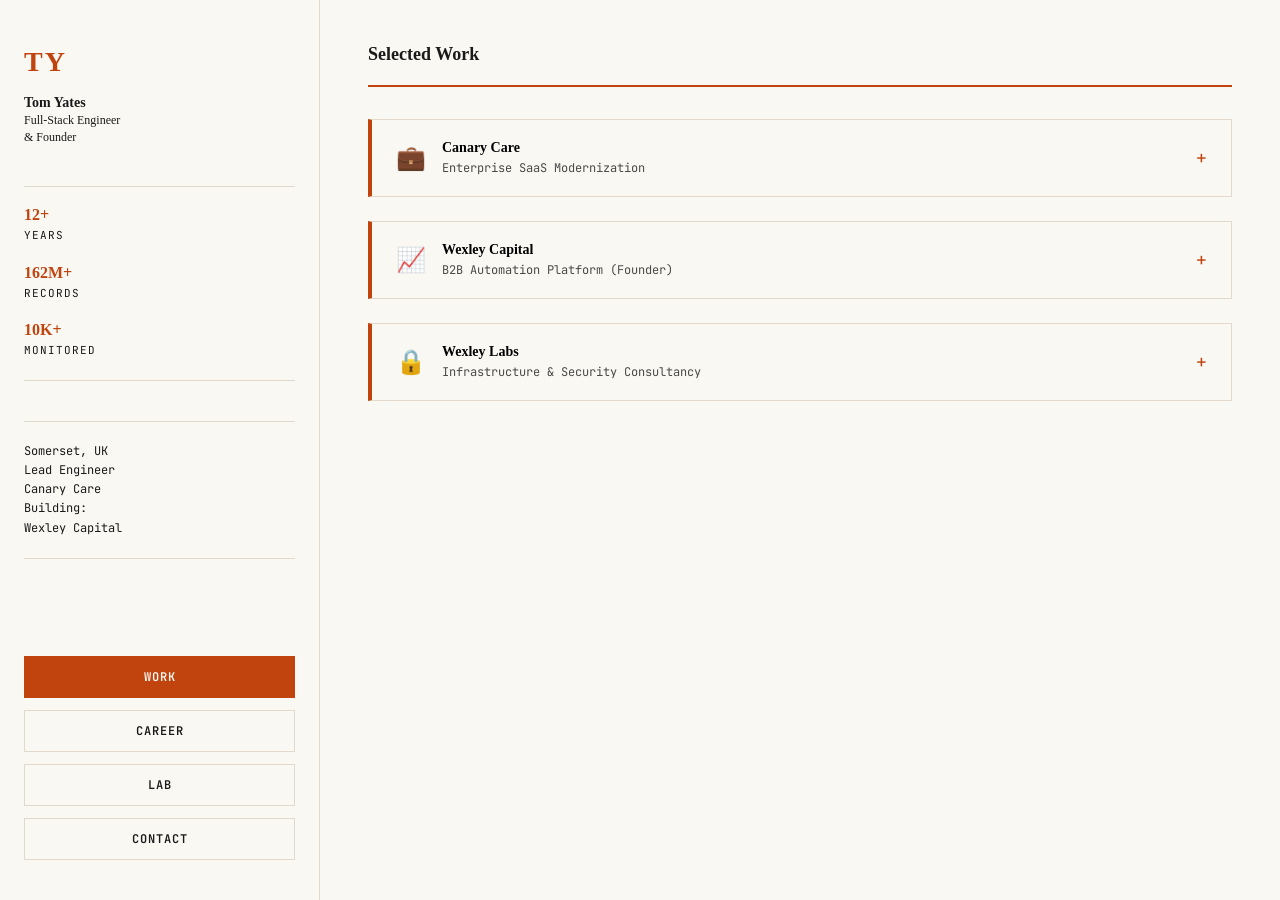
==== commit d7d00f31: "Redesign: Neo-brutalism with light background and rust accents Iterated from pure black-on-white bru" ====
--- a/index.html
+++ b/index.html
@@ -7,7 +7,7 @@
     <meta name="description" content="Tom Yates — full-stack engineer with 12+ years experience.">
     <link rel="preconnect" href="https://fonts.googleapis.com">
     <link rel="preconnect" href="https://fonts.gstatic.com" crossorigin>
-    <link href="https://fonts.googleapis.com/css2?family=JetBrains+Mono:wght@400;500;600;700&display=swap" rel="stylesheet">
+    <link href="https://fonts.googleapis.com/css2?family=JetBrains+Mono:wght@400;500;600&family=Georgia:wght@400;700&display=swap" rel="stylesheet">
     <link rel="stylesheet" href="styles/main.css">
 </head>
 <body>
@@ -58,162 +58,186 @@
 
         <!-- WORK SECTION -->
         <section class="section" data-section="work">
-            <h2 class="section__title">SELECTED WORK</h2>
+            <h2 class="section__title">Selected Work</h2>
 
             <!-- CANARY CARE -->
             <article class="project">
-                <h3 class="project__name">CANARY CARE</h3>
-                <p class="project__subtitle">Enterprise SaaS Modernization</p>
-
-                <div class="project__block">
-                    <h4 class="block__title">THE SITUATION</h4>
-                    <p>Legacy PHP stack with critical health & safety requirements. 200+ UK care facilities depend on this platform to monitor 10,000+ elderly residents. Reliability is everything — downtime = care gaps.</p>
-                </div>
-
-                <div class="project__block">
-                    <h4 class="block__title">WHAT I BUILT</h4>
-                    <ul class="block__list">
-                        <li><strong>Frontend modernization:</strong> Migrated Webpack 4 → Vite (30s reload → instant), implemented Yarn Berry, built 50+ React endpoints</li>
-                        <li><strong>Backend optimization:</strong> Python FastAPI layer delivering 3–72% perf improvements over legacy PHP</li>
-                        <li><strong>Infrastructure:</strong> Audited 18 containerized services, wrote Dockerfiles, orchestrated Azure DevOps multi-stage pipeline, Terraform ECS configs</li>
-                        <li><strong>Security:</strong> Resolved unencrypted password logging incident in 30 min, migrated 64% of credentials to AWS SSM</li>
-                    </ul>
-                </div>
-
-                <div class="project__block">
-                    <h4 class="block__title">IMPACT</h4>
-                    <div class="metrics">
-                        <div class="metric">374 <span class="metric__label">React components</span></div>
-                        <div class="metric">50+ <span class="metric__label">endpoints migrated</span></div>
-                        <div class="metric">10x <span class="metric__label">faster builds</span></div>
-                        <div class="metric">18 <span class="metric__label">services live</span></div>
-                    </div>
-                </div>
-
-                <div class="project__block">
-                    <h4 class="block__title">TECH STACK</h4>
-                    <div class="tech">React | TypeScript | Docker | AWS ECS | Terraform | FastAPI | Python | Go</div>
+                <button class="project__toggle">
+                    <span class="project__emoji">💼</span>
+                    <div class="project__header">
+                        <h3 class="project__name">Canary Care</h3>
+                        <p class="project__subtitle">Enterprise SaaS Modernization</p>
+                    </div>
+                    <span class="project__icon">+</span>
+                </button>
+
+                <div class="project__content" hidden>
+                    <div class="project__block">
+                        <h4 class="block__title">The Situation</h4>
+                        <p>Legacy PHP stack with critical health & safety requirements. 200+ UK care facilities depend on this platform to monitor 10,000+ elderly residents. Reliability is everything — downtime = care gaps.</p>
+                    </div>
+
+                    <div class="project__block">
+                        <h4 class="block__title">What I Built</h4>
+                        <ul class="block__list">
+                            <li><strong>Frontend modernization:</strong> Migrated Webpack 4 → Vite (30s reload → instant), implemented Yarn Berry, built 50+ React endpoints</li>
+                            <li><strong>Backend optimization:</strong> Python FastAPI layer delivering 3–72% perf improvements over legacy PHP</li>
+                            <li><strong>Infrastructure:</strong> Audited 18 containerized services, wrote Dockerfiles, orchestrated Azure DevOps multi-stage pipeline, Terraform ECS configs</li>
+                            <li><strong>Security:</strong> Resolved unencrypted password logging incident in 30 min, migrated 64% of credentials to AWS SSM</li>
+                        </ul>
+                    </div>
+
+                    <div class="project__block">
+                        <h4 class="block__title">Impact</h4>
+                        <div class="metrics">
+                            <div class="metric">374 <span class="metric__label">React components</span></div>
+                            <div class="metric">50+ <span class="metric__label">endpoints migrated</span></div>
+                            <div class="metric">10x <span class="metric__label">faster builds</span></div>
+                            <div class="metric">18 <span class="metric__label">services live</span></div>
+                        </div>
+                    </div>
+
+                    <div class="project__block">
+                        <h4 class="block__title">Tech Stack</h4>
+                        <div class="tech">React | TypeScript | Docker | AWS ECS | Terraform | FastAPI | Python | Go</div>
+                    </div>
                 </div>
             </article>
 
             <!-- WEXLEY CAPITAL -->
             <article class="project">
-                <h3 class="project__name">WEXLEY CAPITAL</h3>
-                <p class="project__subtitle">B2B Automation Platform (Founder)</p>
-
-                <div class="project__block">
-                    <h4 class="block__title">THE PROBLEM</h4>
-                    <p>B2B sales teams spend days on manual prospecting, data enrichment, and outreach. No unified lead database. No intelligent scoring. No automation.</p>
-                </div>
-
-                <div class="project__block">
-                    <h4 class="block__title">THE SOLUTION</h4>
-                    <ul class="block__list">
-                        <li><strong>Data Pipeline:</strong> Unified BigQuery dataset (162M+ deduplicated contacts from 7 sources: Pitchbook, Crunchbase, LinkedIn, Apollo, etc.)</li>
-                        <li><strong>Lead Scoring:</strong> Multi-model AI system using Gemini with API key rotation, scoring 100–200 records/min with ThreadPoolExecutor</li>
-                        <li><strong>Apollo Scraper:</strong> 3-tier extraction (direct HTTP → Playwright fallback). 10–20x faster than browser automation via reconstructed request patterns</li>
-                        <li><strong>LinkZen API:</strong> PostgreSQL backend (6.8M execs, 2.5M companies), email verification, domain MX checking, LinkedIn enrichment</li>
-                        <li><strong>XEngine:</strong> Twitter/X automation daemon, reconstructing exact API patterns, SQLite persistence, persona-driven content generation</li>
-                        <li><strong>Email Ops:</strong> 200+ managed mailboxes, SMTP verification, bounce processing, sender reputation tracking</li>
-                    </ul>
-                </div>
-
-                <div class="project__block">
-                    <h4 class="block__title">KEY METRICS</h4>
-                    <div class="metrics">
-                        <div class="metric">162M+ <span class="metric__label">unified leads</span></div>
-                        <div class="metric">7 <span class="metric__label">data sources</span></div>
-                        <div class="metric">6.8M <span class="metric__label">verified execs</span></div>
-                        <div class="metric">200+ <span class="metric__label">mailboxes</span></div>
-                    </div>
-                </div>
-
-                <div class="project__block">
-                    <h4 class="block__title">TECH STACK</h4>
-                    <div class="tech">Python | FastAPI | BigQuery | PostgreSQL | Playwright | Gemini AI | Celery | SMTP</div>
+                <button class="project__toggle">
+                    <span class="project__emoji">📈</span>
+                    <div class="project__header">
+                        <h3 class="project__name">Wexley Capital</h3>
+                        <p class="project__subtitle">B2B Automation Platform (Founder)</p>
+                    </div>
+                    <span class="project__icon">+</span>
+                </button>
+
+                <div class="project__content" hidden>
+                    <div class="project__block">
+                        <h4 class="block__title">The Problem</h4>
+                        <p>B2B sales teams spend days on manual prospecting, data enrichment, and outreach. No unified lead database. No intelligent scoring. No automation.</p>
+                    </div>
+
+                    <div class="project__block">
+                        <h4 class="block__title">The Solution</h4>
+                        <ul class="block__list">
+                            <li><strong>Data Pipeline:</strong> Unified BigQuery dataset (162M+ deduplicated contacts from 7 sources: Pitchbook, Crunchbase, LinkedIn, Apollo, etc.)</li>
+                            <li><strong>Lead Scoring:</strong> Multi-model AI system using Gemini with API key rotation, scoring 100–200 records/min with ThreadPoolExecutor</li>
+                            <li><strong>Apollo Scraper:</strong> 3-tier extraction (direct HTTP → Playwright fallback). 10–20x faster than browser automation via reconstructed request patterns</li>
+                            <li><strong>LinkZen API:</strong> PostgreSQL backend (6.8M execs, 2.5M companies), email verification, domain MX checking, LinkedIn enrichment</li>
+                            <li><strong>XEngine:</strong> Twitter/X automation daemon, reconstructing exact API patterns, SQLite persistence, persona-driven content generation</li>
+                            <li><strong>Email Ops:</strong> 200+ managed mailboxes, SMTP verification, bounce processing, sender reputation tracking</li>
+                        </ul>
+                    </div>
+
+                    <div class="project__block">
+                        <h4 class="block__title">Key Metrics</h4>
+                        <div class="metrics">
+                            <div class="metric">162M+ <span class="metric__label">unified leads</span></div>
+                            <div class="metric">7 <span class="metric__label">data sources</span></div>
+                            <div class="metric">6.8M <span class="metric__label">verified execs</span></div>
+                            <div class="metric">200+ <span class="metric__label">mailboxes</span></div>
+                        </div>
+                    </div>
+
+                    <div class="project__block">
+                        <h4 class="block__title">Tech Stack</h4>
+                        <div class="tech">Python | FastAPI | BigQuery | PostgreSQL | Playwright | Gemini AI | Celery | SMTP</div>
+                    </div>
                 </div>
             </article>
 
             <!-- WEXLEY LABS -->
             <article class="project">
-                <h3 class="project__name">WEXLEY LABS</h3>
-                <p class="project__subtitle">Infrastructure & Security Consultancy</p>
-
-                <div class="project__block">
-                    <h4 class="block__title">EMAIL CAMPAIGN PLATFORM</h4>
-                    <p>Django/Celery/Redis backend managing 1,500+ sending accounts. Handles sender reputation, bounce processing, field-level encryption (Fernet).</p>
-                </div>
-
-                <div class="project__block">
-                    <h4 class="block__title">MICROSOFT 365 AUTOMATION</h4>
-                    <p>Automated tenant provisioning across 6+ tenants with 600+ managed identities. Coordinated sandboxed browser profiles, DNS TXT verification, bulk user creation.</p>
-                </div>
-
-                <div class="project__block">
-                    <h4 class="block__title">SECURITY RESEARCH</h4>
-                    <p>Used Shodan to identify vulnerable internet-facing systems. BigQuery pipelines processing 1B+ records with deduplication, classification, filter management.</p>
-                </div>
-
-                <div class="project__block">
-                    <h4 class="block__title">DISTRIBUTED CRYPTOGRAPHY</h4>
-                    <p>Framework splitting sensitive computation across 4 geographically distributed nodes using Shamir (3,4) threshold secret sharing. WireGuard mesh, AES-256-GCM, Ed25519 auth. Information-theoretic security at $11/month.</p>
-                </div>
-
-                <div class="project__block">
-                    <h4 class="block__title">SCALE</h4>
-                    <div class="metrics">
-                        <div class="metric">1.5K <span class="metric__label">email accounts</span></div>
-                        <div class="metric">1B+ <span class="metric__label">records processed</span></div>
-                        <div class="metric">600+ <span class="metric__label">managed identities</span></div>
-                        <div class="metric">4 <span class="metric__label">distributed nodes</span></div>
-                    </div>
-                </div>
-
-                <div class="project__block">
-                    <h4 class="block__title">TECH STACK</h4>
-                    <div class="tech">Django | Celery | M365/Entra | BigQuery | WireGuard | Shamir SSS | Docker | Shodan</div>
+                <button class="project__toggle">
+                    <span class="project__emoji">🔒</span>
+                    <div class="project__header">
+                        <h3 class="project__name">Wexley Labs</h3>
+                        <p class="project__subtitle">Infrastructure & Security Consultancy</p>
+                    </div>
+                    <span class="project__icon">+</span>
+                </button>
+
+                <div class="project__content" hidden>
+                    <div class="project__block">
+                        <h4 class="block__title">Email Campaign Platform</h4>
+                        <p>Django/Celery/Redis backend managing 1,500+ sending accounts. Handles sender reputation, bounce processing, field-level encryption (Fernet).</p>
+                    </div>
+
+                    <div class="project__block">
+                        <h4 class="block__title">Microsoft 365 Automation</h4>
+                        <p>Automated tenant provisioning across 6+ tenants with 600+ managed identities. Coordinated sandboxed browser profiles, DNS TXT verification, bulk user creation.</p>
+                    </div>
+
+                    <div class="project__block">
+                        <h4 class="block__title">Security Research</h4>
+                        <p>Used Shodan to identify vulnerable internet-facing systems. BigQuery pipelines processing 1B+ records with deduplication, classification, filter management.</p>
+                    </div>
+
+                    <div class="project__block">
+                        <h4 class="block__title">Distributed Cryptography</h4>
+                        <p>Framework splitting sensitive computation across 4 geographically distributed nodes using Shamir (3,4) threshold secret sharing. WireGuard mesh, AES-256-GCM, Ed25519 auth. Information-theoretic security at $11/month.</p>
+                    </div>
+
+                    <div class="project__block">
+                        <h4 class="block__title">Scale</h4>
+                        <div class="metrics">
+                            <div class="metric">1.5K <span class="metric__label">email accounts</span></div>
+                            <div class="metric">1B+ <span class="metric__label">records processed</span></div>
+                            <div class="metric">600+ <span class="metric__label">managed identities</span></div>
+                            <div class="metric">4 <span class="metric__label">distributed nodes</span></div>
+                        </div>
+                    </div>
+
+                    <div class="project__block">
+                        <h4 class="block__title">Tech Stack</h4>
+                        <div class="tech">Django | Celery | M365/Entra | BigQuery | WireGuard | Shamir SSS | Docker | Shodan</div>
+                    </div>
                 </div>
             </article>
         </section>
 
         <!-- CAREER SECTION -->
         <section class="section" data-section="earlier" hidden>
-            <h2 class="section__title">EARLIER CAREER</h2>
+            <h2 class="section__title">Earlier Career</h2>
             <p class="section__intro">A decade building products across sports tech, affiliate marketing, ecommerce, and consulting.</p>
 
             <div class="timeline">
                 <div class="timeline__item">
-                    <h4>EIGHT</h4>
+                    <h4>Eight</h4>
                     <p class="meta">Jan 2019 — Oct 2020 | Bristol, UK</p>
                     <p>Built Shopify apps for product bundling (Bundle Builder). Owned pricing, discounts, error reporting. Small team, shipped fast, talked to users weekly.</p>
                 </div>
 
                 <div class="timeline__item">
-                    <h4>PERFORMANCEIN</h4>
+                    <h4>PerformanceIN</h4>
                     <p class="meta">Apr 2015 — Jan 2019 | Bristol, UK</p>
                     <p>Django sites with strong SEO/UX. Powered Performance Marketing Awards (industry's biggest awards program). Integrated Salesforce Pardot. Built event badge printing with Zebra printer PDL. Full DevOps: Ubuntu, Nginx, Supervisor.</p>
                 </div>
 
                 <div class="timeline__item">
-                    <h4>ARENA100</h4>
+                    <h4>Arena100</h4>
                     <p class="meta">Oct 2014 — Oct 2018 | London</p>
                     <p>Led development of large Django app for sports/fitness brand. Extended Mezzanine CMS, integrated Shopify ecommerce, built React booking system, wired APIs with Django Rest Framework. First full-stack role.</p>
                 </div>
 
                 <div class="timeline__item">
-                    <h4>FREELANCE & CONSULTING</h4>
+                    <h4>Freelance & Consulting</h4>
                     <p class="meta">2014 — Present</p>
                     <p>Autonomous website creator (SEO keyword research + article generation). PDF chatbot with NLP (SpaCy, Wordnet, OpenAI). Continuous independent work alongside employment.</p>
                 </div>
 
                 <div class="timeline__item">
-                    <h4>SADHANA FOREST, KENYA</h4>
+                    <h4>Sadhana Forest, Kenya</h4>
                     <p class="meta">Dec 2016 — Feb 2017</p>
                     <p>Reforestation volunteer. Planting, water conservation, food diversification with local communities using permaculture. Changed how I think about interconnected systems.</p>
                 </div>
 
                 <div class="timeline__item">
-                    <h4>ALEXANDER TECHNIQUE</h4>
+                    <h4>Alexander Technique</h4>
                     <p class="meta">2012 — 2016</p>
                     <p>4-year professional teaching qualification in posture & movement. Taught me holistic thinking — habits I still use in engineering.</p>
                 </div>
@@ -222,42 +246,42 @@
 
         <!-- LAB SECTION -->
         <section class="section" data-section="lab" hidden>
-            <h2 class="section__title">THE LAB</h2>
+            <h2 class="section__title">The Lab</h2>
             <p class="section__intro">Side projects and research.</p>
 
             <div class="lab">
                 <div class="lab__card">
-                    <h4>MEETX</h4>
+                    <h4>MeetX</h4>
                     <p>Real-time sales coaching with DeepGram transcription + LangChain RAG. CARPET state tracking, objection detection, <2s latency.</p>
                     <div class="tags">DeepGram | LangChain | WebSocket</div>
                 </div>
 
                 <div class="lab__card">
-                    <h4>GEOMETRIC UNITY ENGINE</h4>
+                    <h4>Geometric Unity Engine</h4>
                     <p>Computational physics framework predicting particle masses. 0.000% error on Koide formula, 100% success across 10+ families.</p>
                     <div class="tags">NumPy | SciPy | QFT</div>
                 </div>
 
                 <div class="lab__card">
-                    <h4>NEWS SIGNAL ENGINE</h4>
+                    <h4>News Signal Engine</h4>
                     <p>Monitors 4K–7K daily regulatory changes, funding rounds. Llama-3.1-70B scoring for financing intent. 150–600 leads/day per vertical.</p>
                     <div class="tags">Groq | NewsData.io | Regulations.gov</div>
                 </div>
 
                 <div class="lab__card">
-                    <h4>HYPERLINKED BIBLE</h4>
+                    <h4>Hyperlinked Bible</h4>
                     <p>Interactive D3.js visualization of 31,000+ verses. Position encodes structure, color encodes density. 14MB dataset, async tooltips.</p>
                     <div class="tags">D3.js | SVG | Data Viz</div>
                 </div>
 
                 <div class="lab__card">
-                    <h4>ULTRA-SECURE API</h4>
+                    <h4>Ultra-Secure API</h4>
                     <p>Distributes computation across 4 nodes using Shamir (3,4). WireGuard mesh, AES-256-GCM, Ed25519. $11/month information-theoretic security.</p>
                     <div class="tags">WireGuard | Shamir SSS | Cryptography</div>
                 </div>
 
                 <div class="lab__card">
-                    <h4>INTERVIEW SYSTEM</h4>
+                    <h4>Interview System</h4>
                     <p>AI phone interview platform on Vapi. Django + Celery backend. Handles hundreds of concurrent interviews with async processing.</p>
                     <div class="tags">Vapi | Django | Celery</div>
                 </div>
@@ -266,7 +290,7 @@
 
         <!-- CONTACT SECTION -->
         <section class="section" data-section="contact" hidden>
-            <h2 class="section__title">GET IN TOUCH</h2>
+            <h2 class="section__title">Get in Touch</h2>
             <p class="section__intro">Open to interesting work — full-time, contract, or consulting.</p>
 
             <div class="contact">
--- a/styles/main.css
+++ b/styles/main.css
@@ -1,4 +1,4 @@
-/* BRUTALIST NO-SCROLL RESUME */
+/* LIGHT BRUTALISM + RUST ACCENT */
 
 * {
     margin: 0;
@@ -10,13 +10,18 @@
     font-family: 'JetBrains Mono', monospace;
     font-size: 13px;
     line-height: 1.6;
-    background: #000;
-    color: #fff;
+    background: #faf8f3;
+    color: #1a1a1a;
     height: 100%;
 }
 
 body {
     overflow: hidden;
+}
+
+h1, h2, h3, h4, h5, h6 {
+    font-family: 'Georgia', serif;
+    font-weight: 700;
 }
 
 /* LAYOUT */
@@ -30,8 +35,8 @@
 .sidebar {
     width: 320px;
     height: 100vh;
-    background: #000;
-    border-right: 1px solid #fff;
+    background: #faf8f3;
+    border-right: 1px solid #e0d9cc;
     padding: 40px 24px;
     overflow-y: auto;
     flex-shrink: 0;
@@ -48,13 +53,16 @@
     font-weight: 700;
     margin-bottom: 8px;
     letter-spacing: 2px;
+    font-family: 'Georgia', serif;
+    color: #c1440e;
 }
 
 .title {
     font-size: 14px;
-    font-weight: 600;
+    font-weight: 700;
     margin-bottom: 0;
     line-height: 1.4;
+    font-family: 'Georgia', serif;
 }
 
 .subtitle {
@@ -62,6 +70,7 @@
     font-weight: 400;
     margin: 0;
     line-height: 1.4;
+    font-family: 'Georgia', serif;
 }
 
 /* STATS */
@@ -70,8 +79,8 @@
     grid-template-columns: 1fr;
     gap: 20px;
     margin-bottom: 40px;
-    border-top: 1px solid #fff;
-    border-bottom: 1px solid #fff;
+    border-top: 1px solid #e0d9cc;
+    border-bottom: 1px solid #e0d9cc;
     padding: 20px 0;
 }
 
@@ -85,6 +94,8 @@
     font-weight: 700;
     line-height: 1;
     margin-bottom: 4px;
+    font-family: 'Georgia', serif;
+    color: #c1440e;
 }
 
 .stat__label {
@@ -99,8 +110,8 @@
     margin-bottom: 40px;
     font-size: 12px;
     line-height: 1.6;
-    border-top: 1px solid #fff;
-    border-bottom: 1px solid #fff;
+    border-top: 1px solid #e0d9cc;
+    border-bottom: 1px solid #e0d9cc;
     padding: 20px 0;
 }
 
@@ -117,9 +128,9 @@
 }
 
 .nav__btn {
-    background: none;
-    border: 1px solid #fff;
-    color: #fff;
+    background: transparent;
+    border: 1px solid #e0d9cc;
+    color: #1a1a1a;
     padding: 12px 16px;
     font-family: 'JetBrains Mono', monospace;
     font-size: 12px;
@@ -127,16 +138,19 @@
     cursor: pointer;
     text-transform: uppercase;
     letter-spacing: 1px;
+    transition: all 0.2s ease;
 }
 
 .nav__btn:hover {
-    background: #fff;
-    color: #000;
+    border-color: #c1440e;
+    background: #c1440e;
+    color: #faf8f3;
 }
 
 .nav__btn.active {
-    background: #fff;
-    color: #000;
+    border-color: #c1440e;
+    background: #c1440e;
+    color: #faf8f3;
 }
 
 /* MAIN CONTENT */
@@ -145,7 +159,7 @@
     height: 100vh;
     overflow-y: auto;
     padding: 40px 48px;
-    background: #000;
+    background: #faf8f3;
 }
 
 /* SECTIONS */
@@ -160,40 +174,98 @@
 .section__title {
     font-size: 18px;
     font-weight: 700;
-    text-transform: uppercase;
-    letter-spacing: 2px;
     margin-bottom: 32px;
-    border-bottom: 2px solid #fff;
+    border-bottom: 2px solid #c1440e;
     padding-bottom: 16px;
+    font-family: 'Georgia', serif;
 }
 
 .section__intro {
     font-size: 13px;
     margin-bottom: 32px;
     line-height: 1.6;
-    opacity: 0.9;
+    opacity: 0.8;
 }
 
 /* PROJECTS */
 .project {
-    margin-bottom: 48px;
-    border: 1px solid #fff;
-    padding: 24px;
+    margin-bottom: 24px;
+    border: 1px solid #e0d9cc;
+    border-left: 4px solid #c1440e;
+    overflow: hidden;
+    transition: box-shadow 0.3s ease;
+}
+
+.project:hover {
+    box-shadow: 0 2px 8px rgba(193, 68, 14, 0.1);
+}
+
+.project__toggle {
+    width: 100%;
+    background: transparent;
+    border: none;
+    padding: 20px 24px;
+    display: flex;
+    align-items: center;
+    gap: 16px;
+    cursor: pointer;
+    text-align: left;
+    font-family: 'JetBrains Mono', monospace;
+    transition: background 0.2s ease;
+}
+
+.project__toggle:hover {
+    background: rgba(193, 68, 14, 0.04);
+}
+
+.project__emoji {
+    font-size: 24px;
+    flex-shrink: 0;
+}
+
+.project__header {
+    flex: 1;
 }
 
 .project__name {
-    font-size: 16px;
-    font-weight: 700;
-    text-transform: uppercase;
-    letter-spacing: 1px;
+    font-size: 14px;
+    font-weight: 700;
     margin-bottom: 4px;
+    font-family: 'Georgia', serif;
 }
 
 .project__subtitle {
     font-size: 12px;
     font-weight: 400;
-    margin-bottom: 24px;
-    opacity: 0.8;
+    opacity: 0.7;
+    margin: 0;
+}
+
+.project__icon {
+    font-size: 18px;
+    flex-shrink: 0;
+    transition: transform 0.3s ease;
+    color: #c1440e;
+}
+
+.project[open] .project__icon {
+    transform: rotate(45deg);
+}
+
+.project__content {
+    padding: 0 24px 24px 24px;
+    animation: slideDown 0.3s ease;
+}
+
+@keyframes slideDown {
+    from {
+        opacity: 0;
+        max-height: 0;
+    }
+    to {
+        opacity: 1;
+        max-height: 1000px;
+    }
 }
 
 .project__block {
@@ -210,8 +282,10 @@
     text-transform: uppercase;
     letter-spacing: 1px;
     margin-bottom: 12px;
-    border-bottom: 1px solid #fff;
+    border-bottom: 1px solid #e0d9cc;
     padding-bottom: 8px;
+    font-family: 'Georgia', serif;
+    color: #c1440e;
 }
 
 .block__list {
@@ -243,7 +317,8 @@
 .metric {
     display: flex;
     flex-direction: column;
-    border: 1px solid #fff;
+    border: 1px solid #e0d9cc;
+    border-left: 3px solid #c1440e;
     padding: 12px;
     text-align: center;
 }
@@ -251,7 +326,7 @@
 .metric__label {
     font-size: 11px;
     margin-top: 8px;
-    opacity: 0.8;
+    opacity: 0.7;
     display: block;
 }
 
@@ -270,16 +345,23 @@
 }
 
 .timeline__item {
-    border: 1px solid #fff;
-    padding: 20px;
+    border: 1px solid #e0d9cc;
+    border-left: 4px solid #c1440e;
+    padding: 20px 24px;
+    transition: box-shadow 0.3s ease;
+}
+
+.timeline__item:hover {
+    box-shadow: 0 2px 8px rgba(193, 68, 14, 0.1);
 }
 
 .timeline__item h4 {
     font-size: 14px;
     font-weight: 700;
     text-transform: uppercase;
-    letter-spacing: 1px;
     margin-bottom: 8px;
+    font-family: 'Georgia', serif;
+    color: #c1440e;
 }
 
 .meta {
@@ -301,16 +383,23 @@
 }
 
 .lab__card {
-    border: 1px solid #fff;
-    padding: 20px;
+    border: 1px solid #e0d9cc;
+    border-left: 4px solid #c1440e;
+    padding: 20px 24px;
+    transition: box-shadow 0.3s ease;
+}
+
+.lab__card:hover {
+    box-shadow: 0 2px 8px rgba(193, 68, 14, 0.1);
 }
 
 .lab__card h4 {
     font-size: 13px;
     font-weight: 700;
     text-transform: uppercase;
-    letter-spacing: 1px;
     margin-bottom: 12px;
+    font-family: 'Georgia', serif;
+    color: #c1440e;
 }
 
 .lab__card p {
@@ -321,7 +410,7 @@
 
 .tags {
     font-size: 11px;
-    opacity: 0.8;
+    opacity: 0.7;
 }
 
 /* CONTACT */
@@ -332,18 +421,21 @@
 }
 
 .contact__link {
-    color: #fff;
+    color: #1a1a1a;
     text-decoration: none;
     font-size: 13px;
     padding: 12px 16px;
-    border: 1px solid #fff;
+    border: 1px solid #e0d9cc;
+    border-left: 4px solid #c1440e;
     display: inline-block;
     width: fit-content;
+    transition: all 0.2s ease;
 }
 
 .contact__link:hover {
-    background: #fff;
-    color: #000;
+    background: #c1440e;
+    color: #faf8f3;
+    border-left-color: #c1440e;
 }
 
 /* SCROLLBAR */
@@ -354,17 +446,18 @@
 
 .sidebar::-webkit-scrollbar-track,
 .main::-webkit-scrollbar-track {
-    background: #000;
+    background: #faf8f3;
 }
 
 .sidebar::-webkit-scrollbar-thumb,
 .main::-webkit-scrollbar-thumb {
-    background: #fff;
+    background: #c1440e;
+    border-radius: 4px;
 }
 
 .sidebar::-webkit-scrollbar-thumb:hover,
 .main::-webkit-scrollbar-thumb:hover {
-    background: #ccc;
+    background: #a03408;
 }
 
 /* RESPONSIVE */
@@ -387,7 +480,7 @@
         width: 100%;
         height: auto;
         border-right: none;
-        border-bottom: 1px solid #fff;
+        border-bottom: 1px solid #e0d9cc;
         padding: 24px;
     }
 
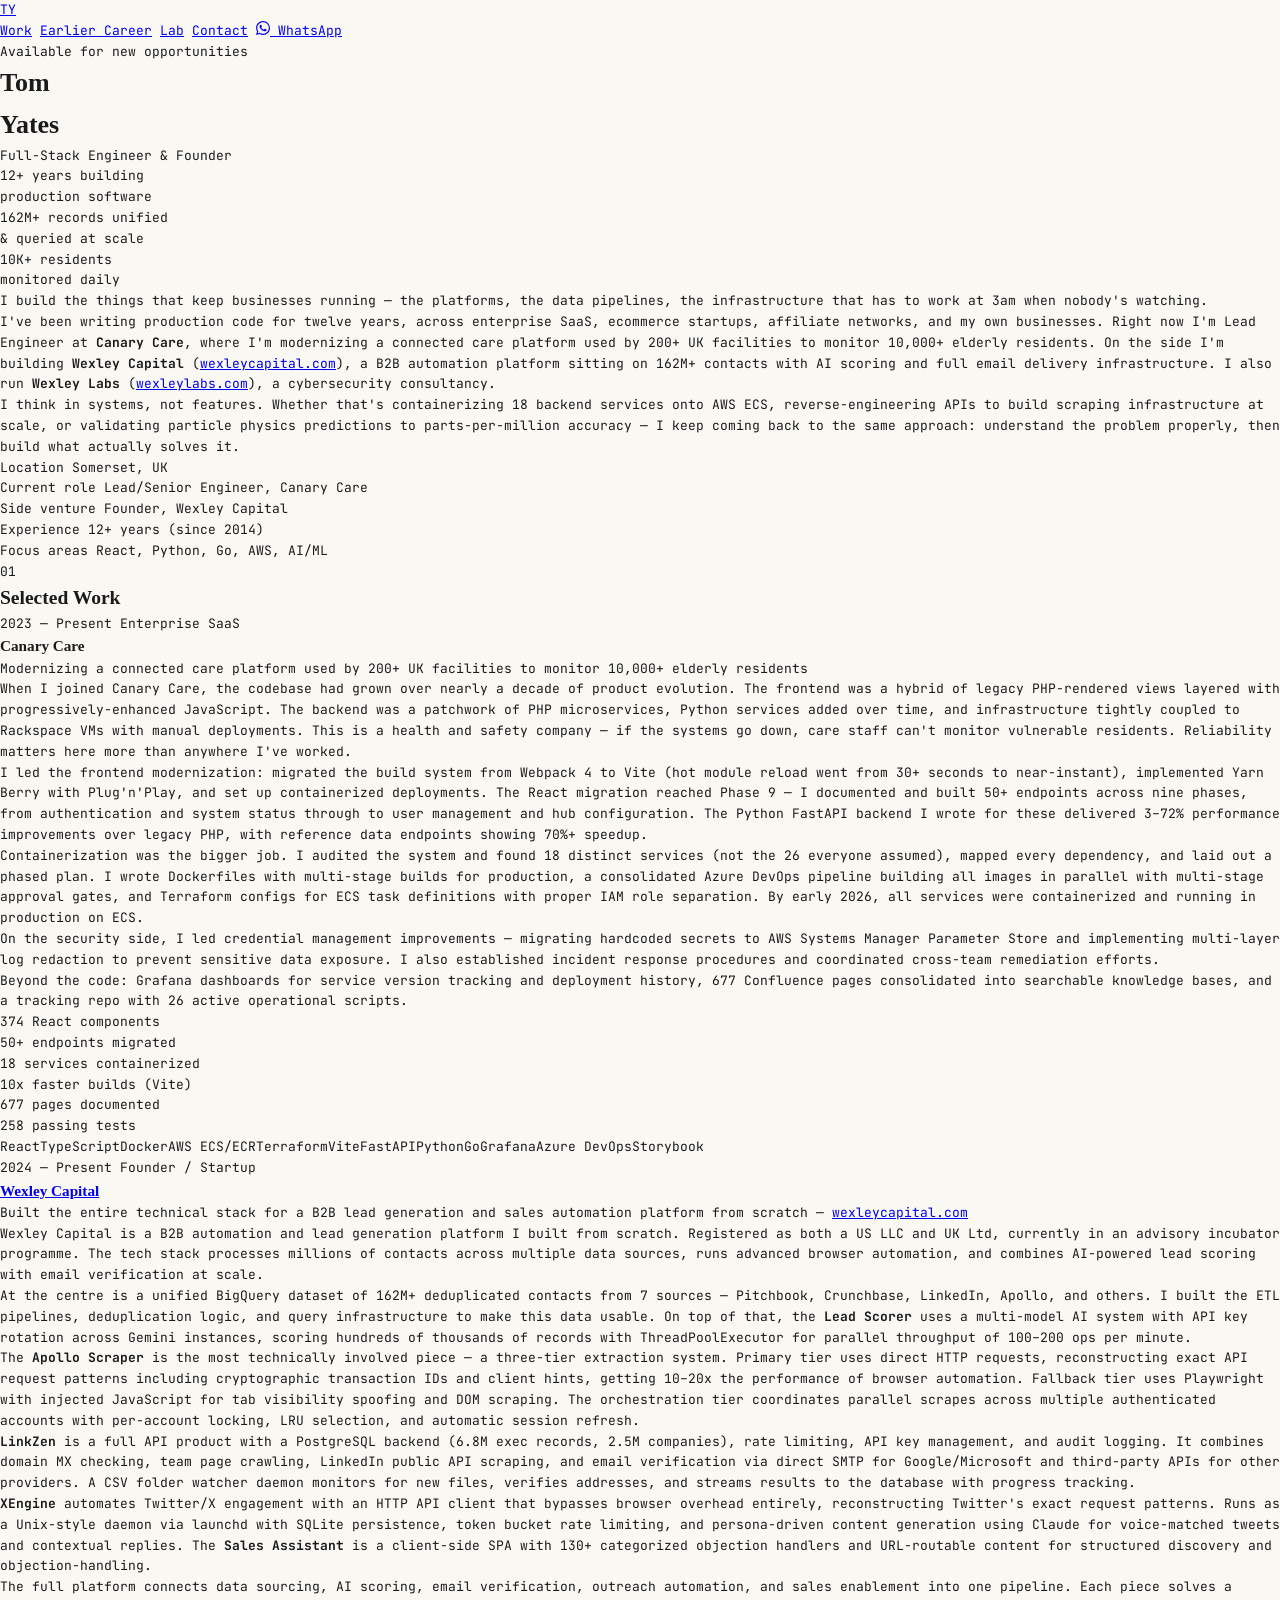
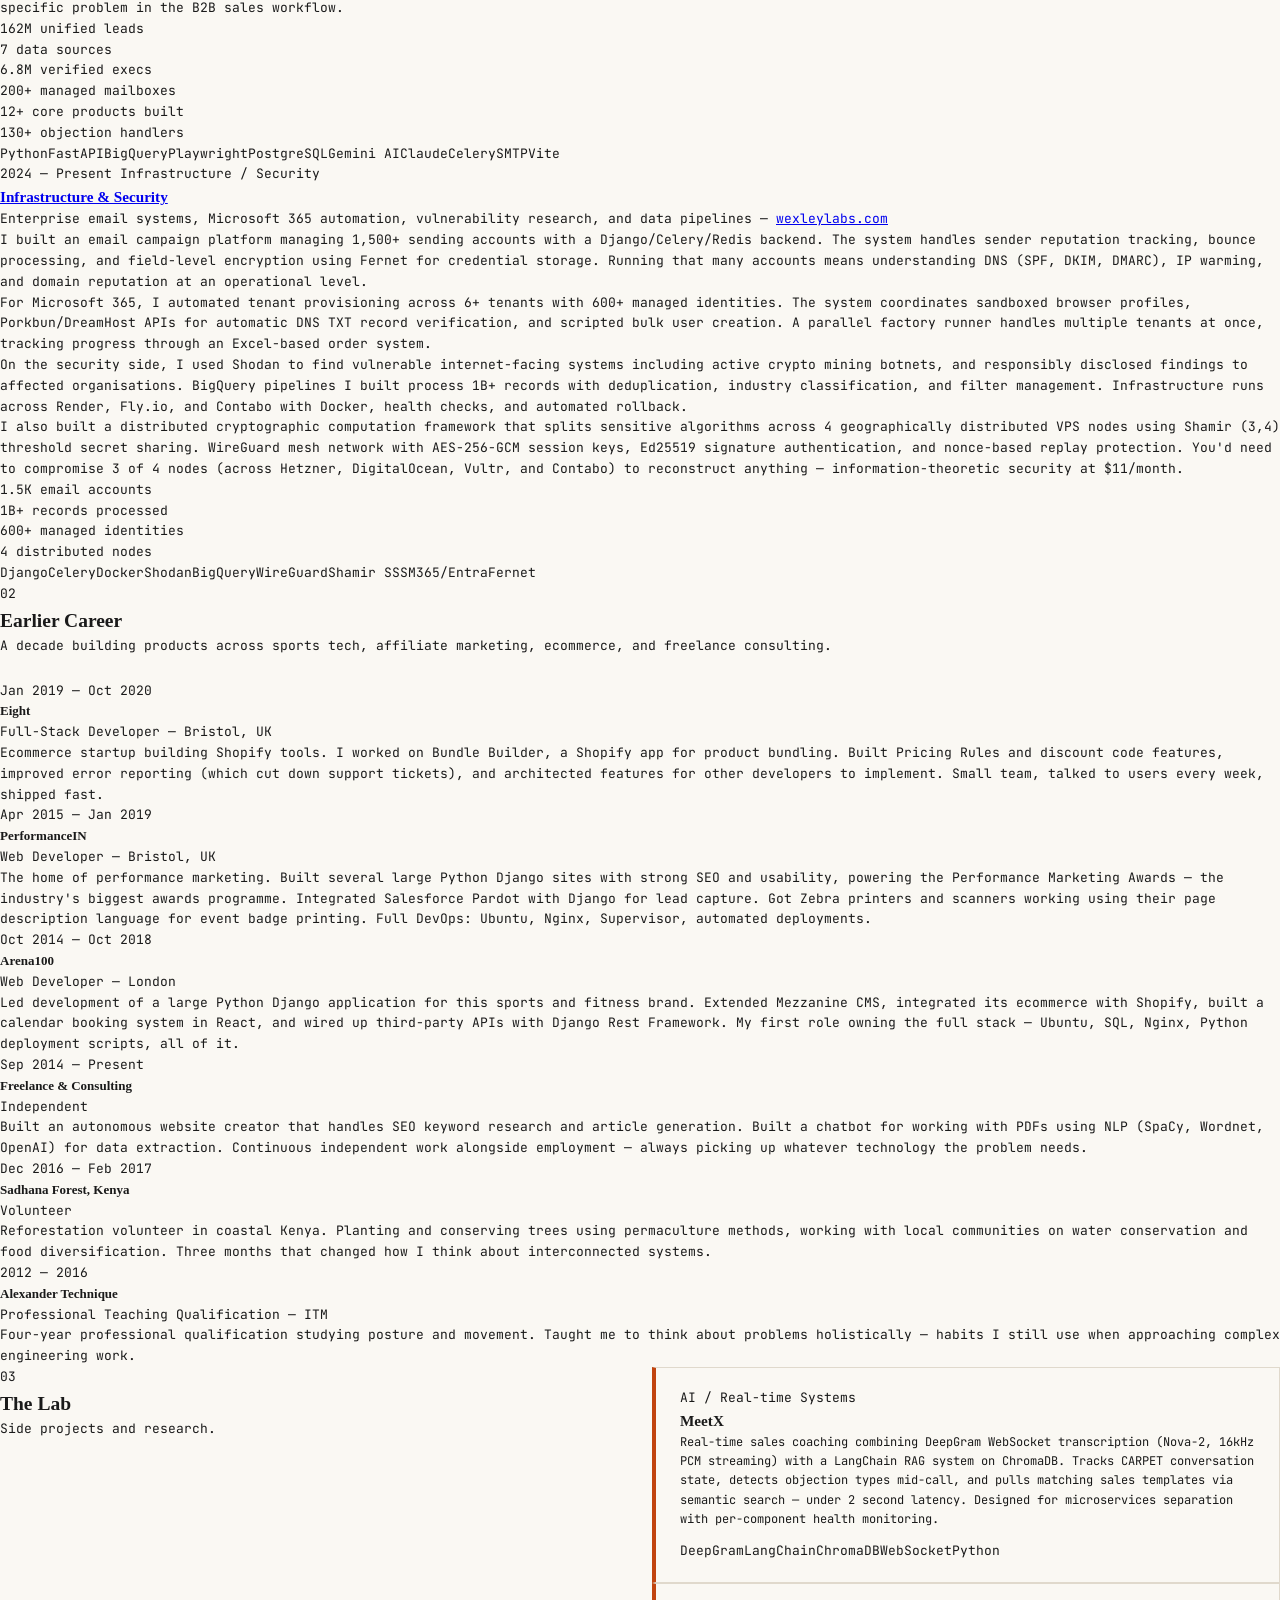
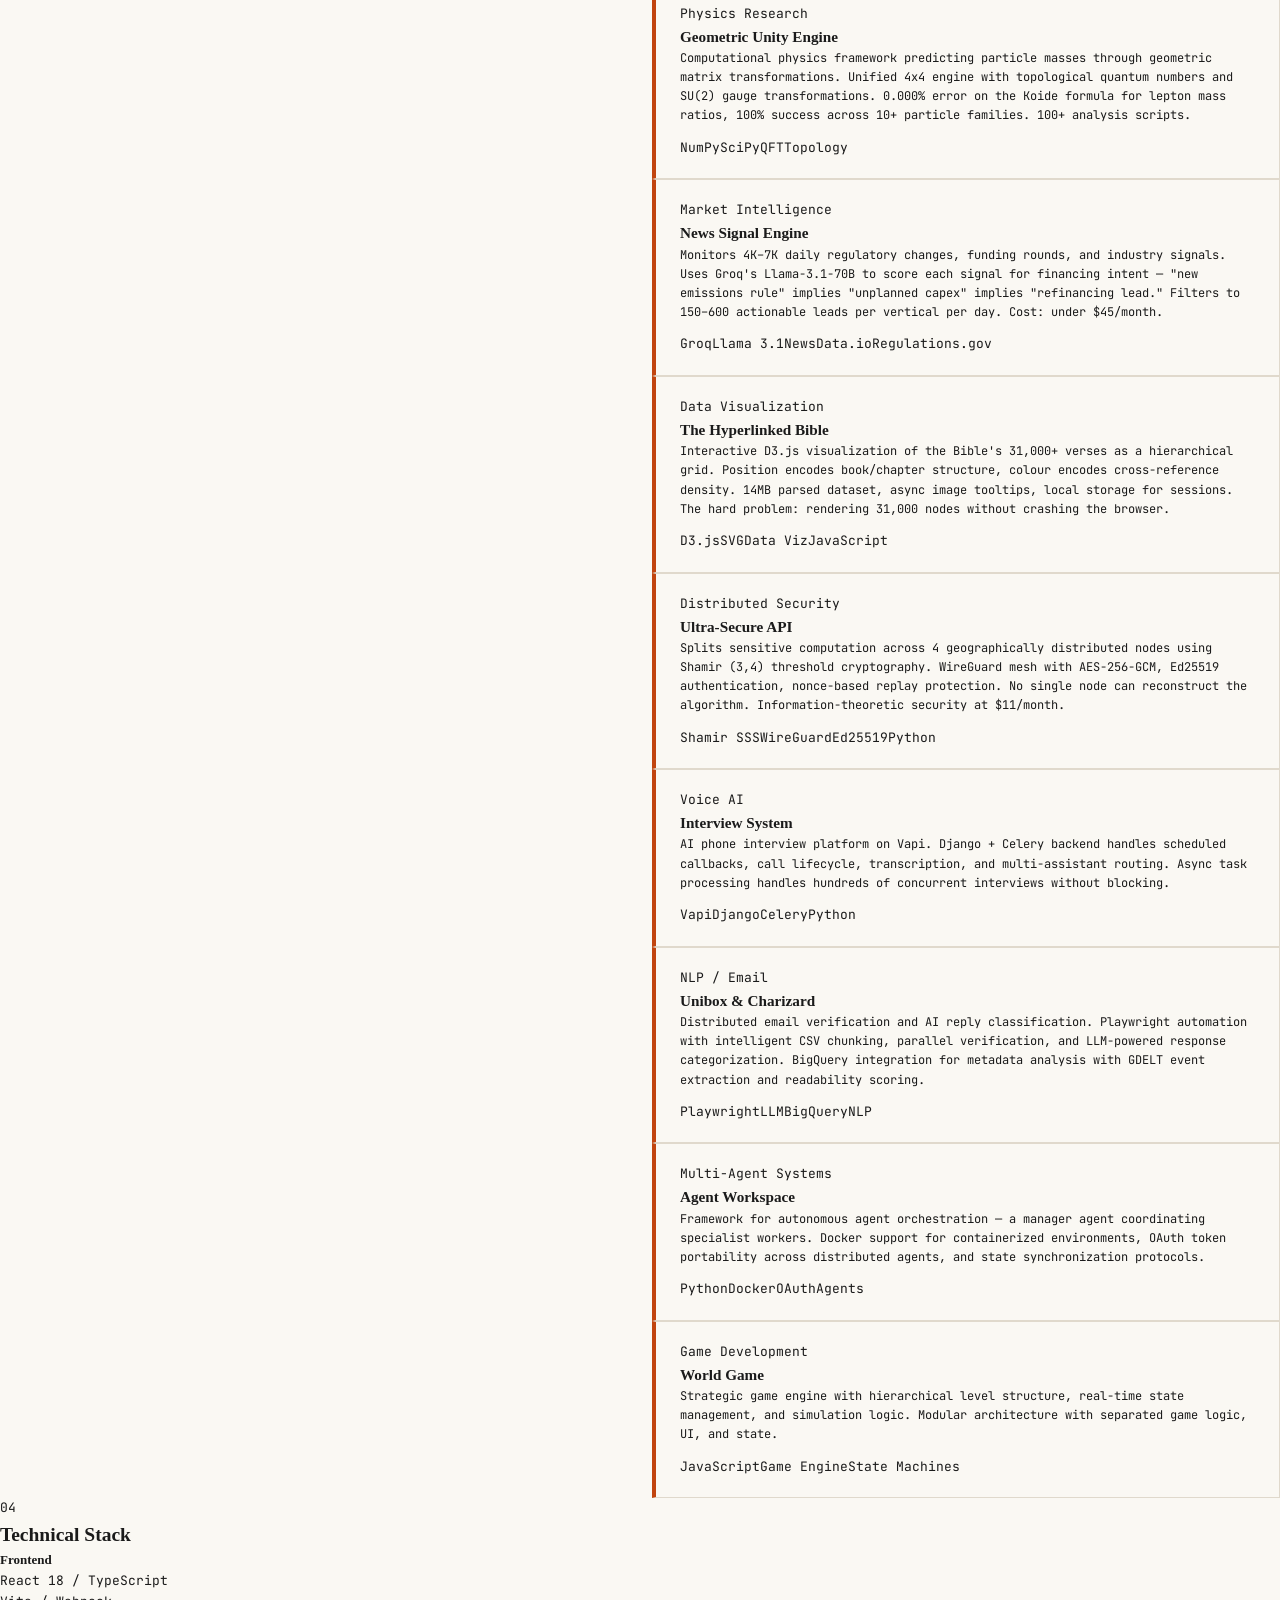
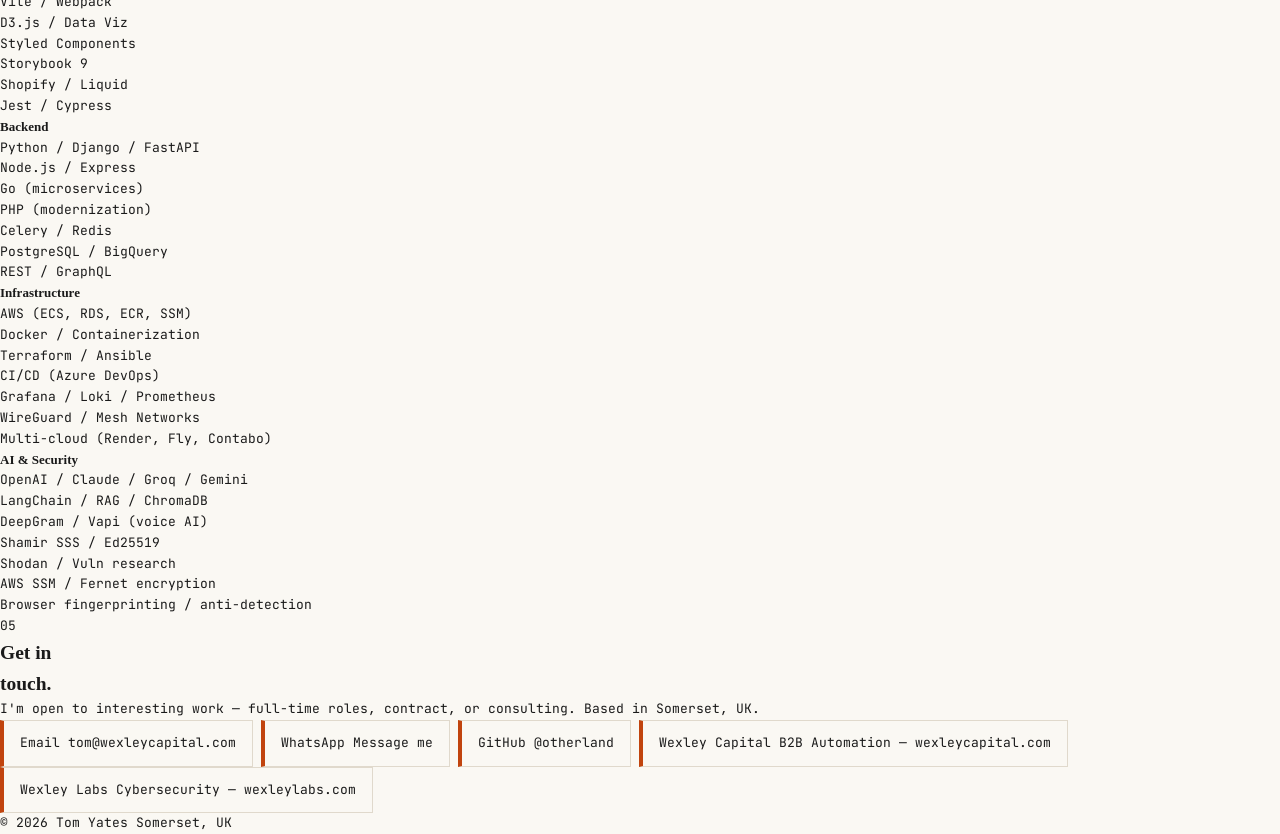
==== commit e6a250ed: "Redact sensitive Canary Care details - Remove canary-care.md (internal repo names, pipeline configs," ====
--- a/index.html
+++ b/index.html
@@ -4,308 +4,668 @@
     <meta charset="UTF-8">
     <meta name="viewport" content="width=device-width, initial-scale=1.0">
     <title>Tom Yates — Full-Stack Engineer & Founder</title>
-    <meta name="description" content="Tom Yates — full-stack engineer with 12+ years experience.">
+    <meta name="description" content="Tom Yates — full-stack engineer with 12+ years experience. Enterprise SaaS modernization, B2B data platforms, cybersecurity consulting. Somerset, UK.">
+    <meta name="theme-color" content="#F4F3EE">
+    <meta property="og:title" content="Tom Yates — Full-Stack Engineer & Founder">
+    <meta property="og:description" content="12+ years building production software. Enterprise SaaS, B2B automation, cybersecurity. Based in Somerset, UK.">
+    <meta property="og:type" content="website">
     <link rel="preconnect" href="https://fonts.googleapis.com">
     <link rel="preconnect" href="https://fonts.gstatic.com" crossorigin>
-    <link href="https://fonts.googleapis.com/css2?family=JetBrains+Mono:wght@400;500;600&family=Georgia:wght@400;700&display=swap" rel="stylesheet">
+    <link href="https://fonts.googleapis.com/css2?family=Instrument+Serif:ital@0;1&family=JetBrains+Mono:wght@400;500;600&family=Outfit:wght@300;400;500;600&display=swap" rel="stylesheet">
     <link rel="stylesheet" href="styles/main.css">
 </head>
 <body>
 
-<div class="layout">
-    <!-- SIDEBAR -->
-    <aside class="sidebar">
-        <div class="sidebar__header">
-            <h1 class="name">TY</h1>
-            <h2 class="title">Tom Yates</h2>
-            <p class="subtitle">Full-Stack Engineer</p>
-            <p class="subtitle">& Founder</p>
-        </div>
-
-        <div class="stats">
-            <div class="stat">
-                <div class="stat__value">12+</div>
-                <div class="stat__label">years</div>
-            </div>
-            <div class="stat">
-                <div class="stat__value">162M+</div>
-                <div class="stat__label">records</div>
-            </div>
-            <div class="stat">
-                <div class="stat__value">10K+</div>
-                <div class="stat__label">monitored</div>
-            </div>
-        </div>
-
-        <div class="info">
-            <div class="info__item">Somerset, UK</div>
-            <div class="info__item">Lead Engineer</div>
-            <div class="info__item">Canary Care</div>
-            <div class="info__item">Building:</div>
-            <div class="info__item">Wexley Capital</div>
-        </div>
-
-        <nav class="nav">
-            <button class="nav__btn" data-section="work">WORK</button>
-            <button class="nav__btn" data-section="earlier">CAREER</button>
-            <button class="nav__btn" data-section="lab">LAB</button>
-            <button class="nav__btn" data-section="contact">CONTACT</button>
-        </nav>
-    </aside>
-
-    <!-- MAIN -->
-    <main class="main">
-
-        <!-- WORK SECTION -->
-        <section class="section" data-section="work">
-            <h2 class="section__title">Selected Work</h2>
-
-            <!-- CANARY CARE -->
-            <article class="project">
-                <button class="project__toggle">
-                    <span class="project__emoji">💼</span>
-                    <div class="project__header">
-                        <h3 class="project__name">Canary Care</h3>
-                        <p class="project__subtitle">Enterprise SaaS Modernization</p>
-                    </div>
-                    <span class="project__icon">+</span>
-                </button>
-
-                <div class="project__content" hidden>
-                    <div class="project__block">
-                        <h4 class="block__title">The Situation</h4>
-                        <p>Legacy PHP stack with critical health & safety requirements. 200+ UK care facilities depend on this platform to monitor 10,000+ elderly residents. Reliability is everything — downtime = care gaps.</p>
-                    </div>
-
-                    <div class="project__block">
-                        <h4 class="block__title">What I Built</h4>
-                        <ul class="block__list">
-                            <li><strong>Frontend modernization:</strong> Migrated Webpack 4 → Vite (30s reload → instant), implemented Yarn Berry, built 50+ React endpoints</li>
-                            <li><strong>Backend optimization:</strong> Python FastAPI layer delivering 3–72% perf improvements over legacy PHP</li>
-                            <li><strong>Infrastructure:</strong> Audited 18 containerized services, wrote Dockerfiles, orchestrated Azure DevOps multi-stage pipeline, Terraform ECS configs</li>
-                            <li><strong>Security:</strong> Resolved unencrypted password logging incident in 30 min, migrated 64% of credentials to AWS SSM</li>
-                        </ul>
-                    </div>
-
-                    <div class="project__block">
-                        <h4 class="block__title">Impact</h4>
-                        <div class="metrics">
-                            <div class="metric">374 <span class="metric__label">React components</span></div>
-                            <div class="metric">50+ <span class="metric__label">endpoints migrated</span></div>
-                            <div class="metric">10x <span class="metric__label">faster builds</span></div>
-                            <div class="metric">18 <span class="metric__label">services live</span></div>
-                        </div>
-                    </div>
-
-                    <div class="project__block">
-                        <h4 class="block__title">Tech Stack</h4>
-                        <div class="tech">React | TypeScript | Docker | AWS ECS | Terraform | FastAPI | Python | Go</div>
-                    </div>
-                </div>
-            </article>
-
-            <!-- WEXLEY CAPITAL -->
-            <article class="project">
-                <button class="project__toggle">
-                    <span class="project__emoji">📈</span>
-                    <div class="project__header">
-                        <h3 class="project__name">Wexley Capital</h3>
-                        <p class="project__subtitle">B2B Automation Platform (Founder)</p>
-                    </div>
-                    <span class="project__icon">+</span>
-                </button>
-
-                <div class="project__content" hidden>
-                    <div class="project__block">
-                        <h4 class="block__title">The Problem</h4>
-                        <p>B2B sales teams spend days on manual prospecting, data enrichment, and outreach. No unified lead database. No intelligent scoring. No automation.</p>
-                    </div>
-
-                    <div class="project__block">
-                        <h4 class="block__title">The Solution</h4>
-                        <ul class="block__list">
-                            <li><strong>Data Pipeline:</strong> Unified BigQuery dataset (162M+ deduplicated contacts from 7 sources: Pitchbook, Crunchbase, LinkedIn, Apollo, etc.)</li>
-                            <li><strong>Lead Scoring:</strong> Multi-model AI system using Gemini with API key rotation, scoring 100–200 records/min with ThreadPoolExecutor</li>
-                            <li><strong>Apollo Scraper:</strong> 3-tier extraction (direct HTTP → Playwright fallback). 10–20x faster than browser automation via reconstructed request patterns</li>
-                            <li><strong>LinkZen API:</strong> PostgreSQL backend (6.8M execs, 2.5M companies), email verification, domain MX checking, LinkedIn enrichment</li>
-                            <li><strong>XEngine:</strong> Twitter/X automation daemon, reconstructing exact API patterns, SQLite persistence, persona-driven content generation</li>
-                            <li><strong>Email Ops:</strong> 200+ managed mailboxes, SMTP verification, bounce processing, sender reputation tracking</li>
-                        </ul>
-                    </div>
-
-                    <div class="project__block">
-                        <h4 class="block__title">Key Metrics</h4>
-                        <div class="metrics">
-                            <div class="metric">162M+ <span class="metric__label">unified leads</span></div>
-                            <div class="metric">7 <span class="metric__label">data sources</span></div>
-                            <div class="metric">6.8M <span class="metric__label">verified execs</span></div>
-                            <div class="metric">200+ <span class="metric__label">mailboxes</span></div>
-                        </div>
-                    </div>
-
-                    <div class="project__block">
-                        <h4 class="block__title">Tech Stack</h4>
-                        <div class="tech">Python | FastAPI | BigQuery | PostgreSQL | Playwright | Gemini AI | Celery | SMTP</div>
-                    </div>
-                </div>
-            </article>
-
-            <!-- WEXLEY LABS -->
-            <article class="project">
-                <button class="project__toggle">
-                    <span class="project__emoji">🔒</span>
-                    <div class="project__header">
-                        <h3 class="project__name">Wexley Labs</h3>
-                        <p class="project__subtitle">Infrastructure & Security Consultancy</p>
-                    </div>
-                    <span class="project__icon">+</span>
-                </button>
-
-                <div class="project__content" hidden>
-                    <div class="project__block">
-                        <h4 class="block__title">Email Campaign Platform</h4>
-                        <p>Django/Celery/Redis backend managing 1,500+ sending accounts. Handles sender reputation, bounce processing, field-level encryption (Fernet).</p>
-                    </div>
-
-                    <div class="project__block">
-                        <h4 class="block__title">Microsoft 365 Automation</h4>
-                        <p>Automated tenant provisioning across 6+ tenants with 600+ managed identities. Coordinated sandboxed browser profiles, DNS TXT verification, bulk user creation.</p>
-                    </div>
-
-                    <div class="project__block">
-                        <h4 class="block__title">Security Research</h4>
-                        <p>Used Shodan to identify vulnerable internet-facing systems. BigQuery pipelines processing 1B+ records with deduplication, classification, filter management.</p>
-                    </div>
-
-                    <div class="project__block">
-                        <h4 class="block__title">Distributed Cryptography</h4>
-                        <p>Framework splitting sensitive computation across 4 geographically distributed nodes using Shamir (3,4) threshold secret sharing. WireGuard mesh, AES-256-GCM, Ed25519 auth. Information-theoretic security at $11/month.</p>
-                    </div>
-
-                    <div class="project__block">
-                        <h4 class="block__title">Scale</h4>
-                        <div class="metrics">
-                            <div class="metric">1.5K <span class="metric__label">email accounts</span></div>
-                            <div class="metric">1B+ <span class="metric__label">records processed</span></div>
-                            <div class="metric">600+ <span class="metric__label">managed identities</span></div>
-                            <div class="metric">4 <span class="metric__label">distributed nodes</span></div>
-                        </div>
-                    </div>
-
-                    <div class="project__block">
-                        <h4 class="block__title">Tech Stack</h4>
-                        <div class="tech">Django | Celery | M365/Entra | BigQuery | WireGuard | Shamir SSS | Docker | Shodan</div>
-                    </div>
-                </div>
-            </article>
-        </section>
-
-        <!-- CAREER SECTION -->
-        <section class="section" data-section="earlier" hidden>
-            <h2 class="section__title">Earlier Career</h2>
-            <p class="section__intro">A decade building products across sports tech, affiliate marketing, ecommerce, and consulting.</p>
-
-            <div class="timeline">
-                <div class="timeline__item">
+    <!-- Grain overlay -->
+    <div class="grain" aria-hidden="true"></div>
+
+    <!-- Navigation -->
+    <nav class="nav" id="nav">
+        <div class="nav__inner">
+            <a href="#" class="nav__logo">TY</a>
+            <div class="nav__links">
+                <a href="#work">Work</a>
+                <a href="#earlier">Earlier Career</a>
+                <a href="#lab">Lab</a>
+                <a href="#contact">Contact</a>
+                <a href="https://wa.me/447427330914" class="nav__whatsapp" target="_blank" rel="noopener">
+                    <svg width="14" height="14" viewBox="0 0 24 24" fill="currentColor"><path d="M17.472 14.382c-.297-.149-1.758-.867-2.03-.967-.273-.099-.471-.148-.67.15-.197.297-.767.966-.94 1.164-.173.199-.347.223-.644.075-.297-.15-1.255-.463-2.39-1.475-.883-.788-1.48-1.761-1.653-2.059-.173-.297-.018-.458.13-.606.134-.133.298-.347.446-.52.149-.174.198-.298.298-.497.099-.198.05-.371-.025-.52-.075-.149-.669-1.612-.916-2.207-.242-.579-.487-.5-.669-.51-.173-.008-.371-.01-.57-.01-.198 0-.52.074-.792.372-.272.297-1.04 1.016-1.04 2.479 0 1.462 1.065 2.875 1.213 3.074.149.198 2.096 3.2 5.077 4.487.709.306 1.262.489 1.694.625.712.227 1.36.195 1.871.118.571-.085 1.758-.719 2.006-1.413.248-.694.248-1.289.173-1.413-.074-.124-.272-.198-.57-.347m-5.421 7.403h-.004a9.87 9.87 0 01-5.031-1.378l-.361-.214-3.741.982.998-3.648-.235-.374a9.86 9.86 0 01-1.51-5.26c.001-5.45 4.436-9.884 9.888-9.884 2.64 0 5.122 1.03 6.988 2.898a9.825 9.825 0 012.893 6.994c-.003 5.45-4.437 9.884-9.885 9.884m8.413-18.297A11.815 11.815 0 0012.05 0C5.495 0 .16 5.335.157 11.892c0 2.096.547 4.142 1.588 5.945L.057 24l6.305-1.654a11.882 11.882 0 005.683 1.448h.005c6.554 0 11.89-5.335 11.893-11.893a11.821 11.821 0 00-3.48-8.413z"/></svg>
+                    <span class="nav__whatsapp-text">WhatsApp</span>
+                </a>
+            </div>
+        </div>
+    </nav>
+
+    <!-- Hero -->
+    <header class="hero">
+        <div class="hero__inner">
+            <div class="hero__label anim-fade" style="--delay: 0">Available for new opportunities</div>
+            <h1 class="hero__name anim-fade" style="--delay: 1">Tom<br>Yates</h1>
+            <div class="hero__role anim-fade" style="--delay: 2">Full-Stack Engineer <span class="hero__ampersand">&</span> Founder</div>
+
+            <div class="hero__annotations">
+                <div class="hero__annotation hero__annotation--left anim-fade" style="--delay: 3">
+                    <span class="annotation__number">12+</span>
+                    <span class="annotation__label">years building<br>production software</span>
+                </div>
+                <div class="hero__annotation hero__annotation--center anim-fade" style="--delay: 4">
+                    <span class="annotation__number">162M+</span>
+                    <span class="annotation__label">records unified<br>& queried at scale</span>
+                </div>
+                <div class="hero__annotation hero__annotation--right anim-fade" style="--delay: 5">
+                    <span class="annotation__number">10K+</span>
+                    <span class="annotation__label">residents<br>monitored daily</span>
+                </div>
+            </div>
+        </div>
+        <div class="hero__scroll anim-fade" style="--delay: 6">
+            <div class="hero__scroll-line"></div>
+        </div>
+    </header>
+
+    <!-- About -->
+    <section class="about">
+        <div class="wrap">
+            <div class="about__grid">
+                <div class="about__intro reveal">
+                    <p class="about__lead">I build the things that keep businesses running &mdash; the platforms,
+                    the data pipelines, the infrastructure that has to work at 3am when nobody's watching.</p>
+                    <p class="about__body">I've been writing production code for twelve years, across enterprise SaaS,
+                    ecommerce startups, affiliate networks, and my own businesses. Right now I'm Lead Engineer at
+                    <strong>Canary Care</strong>, where I'm modernizing a connected care platform used by 200+ UK
+                    facilities to monitor 10,000+ elderly residents. On the side I'm building
+                    <strong>Wexley Capital</strong>
+                    (<a href="https://wexleycapital.com" target="_blank">wexleycapital.com</a>), a B2B automation
+                    platform sitting on 162M+ contacts with AI scoring and full email delivery infrastructure.
+                    I also run <strong>Wexley Labs</strong>
+                    (<a href="https://wexleylabs.com" target="_blank">wexleylabs.com</a>), a cybersecurity consultancy.</p>
+                    <p class="about__body">I think in systems, not features. Whether that's containerizing 18 backend
+                    services onto AWS ECS, reverse-engineering APIs to build scraping infrastructure at scale, or
+                    validating particle physics predictions to parts-per-million accuracy &mdash; I keep coming back
+                    to the same approach: understand the problem properly, then build what actually solves it.</p>
+                </div>
+                <aside class="about__details reveal">
+                    <div class="detail">
+                        <span class="detail__label">Location</span>
+                        <span class="detail__value">Somerset, UK</span>
+                    </div>
+                    <div class="detail">
+                        <span class="detail__label">Current role</span>
+                        <span class="detail__value">Lead/Senior Engineer, Canary Care</span>
+                    </div>
+                    <div class="detail">
+                        <span class="detail__label">Side venture</span>
+                        <span class="detail__value">Founder, Wexley Capital</span>
+                    </div>
+                    <div class="detail">
+                        <span class="detail__label">Experience</span>
+                        <span class="detail__value">12+ years (since 2014)</span>
+                    </div>
+                    <div class="detail">
+                        <span class="detail__label">Focus areas</span>
+                        <span class="detail__value">React, Python, Go, AWS, AI/ML</span>
+                    </div>
+                </aside>
+            </div>
+        </div>
+    </section>
+
+    <!-- Divider -->
+    <div class="divider reveal"><div class="divider__line"></div></div>
+
+    <!-- Work -->
+    <section id="work" class="work">
+        <div class="section-header reveal">
+            <span class="section-index">01</span>
+            <h2 class="section-title">Selected Work</h2>
+        </div>
+
+        <!-- Canary Care -->
+        <article class="work-entry reveal">
+            <div class="work-entry__header">
+                <div class="work-entry__meta">
+                    <span class="work-entry__period">2023 &mdash; Present</span>
+                    <span class="work-entry__type">Enterprise SaaS</span>
+                </div>
+                <h3 class="work-entry__title">Canary Care</h3>
+                <p class="work-entry__subtitle">Modernizing a connected care platform used by 200+ UK facilities to monitor 10,000+ elderly residents</p>
+            </div>
+            <div class="work-entry__body">
+                <div class="work-entry__narrative">
+                    <p>When I joined Canary Care, the codebase had grown over nearly a decade of product evolution.
+                    The frontend was a hybrid of legacy PHP-rendered views layered with progressively-enhanced
+                    JavaScript. The backend was a patchwork of PHP microservices, Python services added over time,
+                    and infrastructure tightly coupled to Rackspace VMs with manual deployments. This is a health
+                    and safety company &mdash; if the systems go down, care staff can't monitor vulnerable residents.
+                    Reliability matters here more than anywhere I've worked.</p>
+
+                    <p>I led the frontend modernization: migrated the build system from Webpack 4 to Vite (hot
+                    module reload went from 30+ seconds to near-instant), implemented Yarn Berry with Plug'n'Play,
+                    and set up containerized deployments. The React migration reached Phase 9 &mdash; I documented
+                    and built 50+ endpoints across nine phases, from authentication and system status through to
+                    user management and hub configuration. The Python FastAPI backend I wrote for these delivered
+                    3&ndash;72% performance improvements over legacy PHP, with reference data endpoints showing
+                    70%+ speedup.</p>
+
+                    <p>Containerization was the bigger job. I audited the system and found 18 distinct services
+                    (not the 26 everyone assumed), mapped every dependency, and laid out a phased plan. I wrote
+                    Dockerfiles with multi-stage builds for production, a consolidated Azure DevOps pipeline
+                    building all images in parallel with multi-stage approval gates, and Terraform configs for
+                    ECS task definitions with proper IAM role separation. By early 2026, all services were
+                    containerized and running in production on ECS.</p>
+
+                    <p>On the security side, I led credential management improvements &mdash; migrating hardcoded
+                    secrets to AWS Systems Manager Parameter Store and implementing multi-layer log redaction
+                    to prevent sensitive data exposure. I also established incident response procedures and
+                    coordinated cross-team remediation efforts.</p>
+
+                    <p>Beyond the code: Grafana dashboards for service version tracking and deployment history,
+                    677 Confluence pages consolidated into searchable knowledge bases, and a tracking repo
+                    with 26 active operational scripts.</p>
+                </div>
+                <div class="work-entry__stats">
+                    <div class="stat-block">
+                        <span class="stat-block__value">374</span>
+                        <span class="stat-block__label">React components</span>
+                    </div>
+                    <div class="stat-block">
+                        <span class="stat-block__value">50+</span>
+                        <span class="stat-block__label">endpoints migrated</span>
+                    </div>
+                    <div class="stat-block">
+                        <span class="stat-block__value">18</span>
+                        <span class="stat-block__label">services containerized</span>
+                    </div>
+                    <div class="stat-block">
+                        <span class="stat-block__value">10x</span>
+                        <span class="stat-block__label">faster builds (Vite)</span>
+                    </div>
+                    <div class="stat-block">
+                        <span class="stat-block__value">677</span>
+                        <span class="stat-block__label">pages documented</span>
+                    </div>
+                    <div class="stat-block">
+                        <span class="stat-block__value">258</span>
+                        <span class="stat-block__label">passing tests</span>
+                    </div>
+                </div>
+            </div>
+            <div class="work-entry__tags">
+                <span>React</span><span>TypeScript</span><span>Docker</span><span>AWS ECS/ECR</span><span>Terraform</span><span>Vite</span><span>FastAPI</span><span>Python</span><span>Go</span><span>Grafana</span><span>Azure DevOps</span><span>Storybook</span>
+            </div>
+        </article>
+
+        <div class="divider divider--thin reveal"><div class="divider__line"></div></div>
+
+        <!-- Wexley -->
+        <article class="work-entry reveal">
+            <div class="work-entry__header">
+                <div class="work-entry__meta">
+                    <span class="work-entry__period">2024 &mdash; Present</span>
+                    <span class="work-entry__type">Founder / Startup</span>
+                </div>
+                <h3 class="work-entry__title"><a href="https://wexleycapital.com" target="_blank">Wexley Capital</a></h3>
+                <p class="work-entry__subtitle">Built the entire technical stack for a B2B lead generation and sales automation platform from scratch &mdash; <a href="https://wexleycapital.com" target="_blank">wexleycapital.com</a></p>
+            </div>
+            <div class="work-entry__body">
+                <div class="work-entry__narrative">
+                    <p>Wexley Capital is a B2B automation and lead generation platform I built from scratch.
+                    Registered as both a US LLC and UK Ltd, currently in an advisory incubator programme.
+                    The tech stack processes millions of contacts across multiple data sources, runs advanced
+                    browser automation, and combines AI-powered lead scoring with email verification at scale.</p>
+
+                    <p>At the centre is a unified BigQuery dataset of 162M+ deduplicated contacts from 7
+                    sources &mdash; Pitchbook, Crunchbase, LinkedIn, Apollo, and others. I built the ETL
+                    pipelines, deduplication logic, and query infrastructure to make this data usable.
+                    On top of that, the <strong>Lead Scorer</strong> uses a multi-model AI system with
+                    API key rotation across Gemini instances, scoring hundreds of thousands of records with
+                    ThreadPoolExecutor for parallel throughput of 100&ndash;200 ops per minute.</p>
+
+                    <p>The <strong>Apollo Scraper</strong> is the most technically involved piece &mdash; a
+                    three-tier extraction system. Primary tier uses direct HTTP requests, reconstructing
+                    exact API request patterns including cryptographic transaction IDs and client hints,
+                    getting 10&ndash;20x the performance of browser automation. Fallback tier uses
+                    Playwright with injected JavaScript for tab visibility spoofing and DOM scraping.
+                    The orchestration tier coordinates parallel scrapes across multiple authenticated
+                    accounts with per-account locking, LRU selection, and automatic session refresh.</p>
+
+                    <p><strong>LinkZen</strong> is a full API product with a PostgreSQL backend (6.8M exec
+                    records, 2.5M companies), rate limiting, API key management, and audit logging. It
+                    combines domain MX checking, team page crawling, LinkedIn public API scraping, and
+                    email verification via direct SMTP for Google/Microsoft and third-party APIs for
+                    other providers. A CSV folder watcher daemon monitors for new files, verifies addresses,
+                    and streams results to the database with progress tracking.</p>
+
+                    <p><strong>XEngine</strong> automates Twitter/X engagement with an HTTP API client
+                    that bypasses browser overhead entirely, reconstructing Twitter's exact request patterns.
+                    Runs as a Unix-style daemon via launchd with SQLite persistence, token bucket rate
+                    limiting, and persona-driven content generation using Claude for voice-matched tweets
+                    and contextual replies. The <strong>Sales Assistant</strong> is a client-side SPA with
+                    130+ categorized objection handlers and URL-routable content for structured discovery
+                    and objection-handling.</p>
+
+                    <p>The full platform connects data sourcing, AI scoring, email verification, outreach
+                    automation, and sales enablement into one pipeline. Each piece solves a specific problem
+                    in the B2B sales workflow.</p>
+                </div>
+                <div class="work-entry__stats">
+                    <div class="stat-block">
+                        <span class="stat-block__value">162M</span>
+                        <span class="stat-block__label">unified leads</span>
+                    </div>
+                    <div class="stat-block">
+                        <span class="stat-block__value">7</span>
+                        <span class="stat-block__label">data sources</span>
+                    </div>
+                    <div class="stat-block">
+                        <span class="stat-block__value">6.8M</span>
+                        <span class="stat-block__label">verified execs</span>
+                    </div>
+                    <div class="stat-block">
+                        <span class="stat-block__value">200+</span>
+                        <span class="stat-block__label">managed mailboxes</span>
+                    </div>
+                    <div class="stat-block">
+                        <span class="stat-block__value">12+</span>
+                        <span class="stat-block__label">core products built</span>
+                    </div>
+                    <div class="stat-block">
+                        <span class="stat-block__value">130+</span>
+                        <span class="stat-block__label">objection handlers</span>
+                    </div>
+                </div>
+            </div>
+            <div class="work-entry__tags">
+                <span>Python</span><span>FastAPI</span><span>BigQuery</span><span>Playwright</span><span>PostgreSQL</span><span>Gemini AI</span><span>Claude</span><span>Celery</span><span>SMTP</span><span>Vite</span>
+            </div>
+        </article>
+
+        <div class="divider divider--thin reveal"><div class="divider__line"></div></div>
+
+        <!-- Infrastructure & Security -->
+        <article class="work-entry reveal">
+            <div class="work-entry__header">
+                <div class="work-entry__meta">
+                    <span class="work-entry__period">2024 &mdash; Present</span>
+                    <span class="work-entry__type">Infrastructure / Security</span>
+                </div>
+                <h3 class="work-entry__title"><a href="https://wexleylabs.com" target="_blank">Infrastructure &amp; Security</a></h3>
+                <p class="work-entry__subtitle">Enterprise email systems, Microsoft 365 automation, vulnerability research, and data pipelines &mdash; <a href="https://wexleylabs.com" target="_blank">wexleylabs.com</a></p>
+            </div>
+            <div class="work-entry__body">
+                <div class="work-entry__narrative">
+                    <p>I built an email campaign platform managing 1,500+ sending accounts with a
+                    Django/Celery/Redis backend. The system handles sender reputation tracking, bounce
+                    processing, and field-level encryption using Fernet for credential storage. Running
+                    that many accounts means understanding DNS (SPF, DKIM, DMARC), IP warming, and
+                    domain reputation at an operational level.</p>
+
+                    <p>For Microsoft 365, I automated tenant provisioning across 6+ tenants with 600+
+                    managed identities. The system coordinates sandboxed browser profiles,
+                    Porkbun/DreamHost APIs for automatic DNS TXT record verification, and scripted
+                    bulk user creation. A parallel factory runner handles multiple tenants at once,
+                    tracking progress through an Excel-based order system.</p>
+
+                    <p>On the security side, I used Shodan to find vulnerable internet-facing systems
+                    including active crypto mining botnets, and responsibly disclosed findings to affected
+                    organisations. BigQuery pipelines I built process 1B+ records with deduplication,
+                    industry classification, and filter management. Infrastructure runs across Render,
+                    Fly.io, and Contabo with Docker, health checks, and automated rollback.</p>
+
+                    <p>I also built a distributed cryptographic computation framework that splits
+                    sensitive algorithms across 4 geographically distributed VPS nodes using Shamir
+                    (3,4) threshold secret sharing. WireGuard mesh network with AES-256-GCM session
+                    keys, Ed25519 signature authentication, and nonce-based replay protection. You'd
+                    need to compromise 3 of 4 nodes (across Hetzner, DigitalOcean, Vultr, and Contabo)
+                    to reconstruct anything &mdash; information-theoretic security at $11/month.</p>
+                </div>
+                <div class="work-entry__stats">
+                    <div class="stat-block">
+                        <span class="stat-block__value">1.5K</span>
+                        <span class="stat-block__label">email accounts</span>
+                    </div>
+                    <div class="stat-block">
+                        <span class="stat-block__value">1B+</span>
+                        <span class="stat-block__label">records processed</span>
+                    </div>
+                    <div class="stat-block">
+                        <span class="stat-block__value">600+</span>
+                        <span class="stat-block__label">managed identities</span>
+                    </div>
+                    <div class="stat-block">
+                        <span class="stat-block__value">4</span>
+                        <span class="stat-block__label">distributed nodes</span>
+                    </div>
+                </div>
+            </div>
+            <div class="work-entry__tags">
+                <span>Django</span><span>Celery</span><span>Docker</span><span>Shodan</span><span>BigQuery</span><span>WireGuard</span><span>Shamir SSS</span><span>M365/Entra</span><span>Fernet</span>
+            </div>
+        </article>
+    </section>
+
+    <!-- Divider -->
+    <div class="divider reveal"><div class="divider__line"></div></div>
+
+    <!-- Earlier Career Timeline -->
+    <section id="earlier" class="timeline">
+        <div class="section-header reveal">
+            <span class="section-index">02</span>
+            <h2 class="section-title">Earlier Career</h2>
+            <p class="section-desc">A decade building products across sports tech, affiliate marketing, ecommerce, and freelance consulting.</p>
+        </div>
+
+        <div class="timeline__grid">
+            <div class="timeline__entry reveal">
+                <span class="timeline__period">Jan 2019 &mdash; Oct 2020</span>
+                <div class="timeline__content">
                     <h4>Eight</h4>
-                    <p class="meta">Jan 2019 — Oct 2020 | Bristol, UK</p>
-                    <p>Built Shopify apps for product bundling (Bundle Builder). Owned pricing, discounts, error reporting. Small team, shipped fast, talked to users weekly.</p>
-                </div>
-
-                <div class="timeline__item">
+                    <span class="timeline__role">Full-Stack Developer &mdash; Bristol, UK</span>
+                    <p>Ecommerce startup building Shopify tools. I worked on Bundle Builder, a Shopify app
+                    for product bundling. Built Pricing Rules and discount code features, improved error
+                    reporting (which cut down support tickets), and architected features for other developers
+                    to implement. Small team, talked to users every week, shipped fast.</p>
+                </div>
+            </div>
+            <div class="timeline__entry reveal">
+                <span class="timeline__period">Apr 2015 &mdash; Jan 2019</span>
+                <div class="timeline__content">
                     <h4>PerformanceIN</h4>
-                    <p class="meta">Apr 2015 — Jan 2019 | Bristol, UK</p>
-                    <p>Django sites with strong SEO/UX. Powered Performance Marketing Awards (industry's biggest awards program). Integrated Salesforce Pardot. Built event badge printing with Zebra printer PDL. Full DevOps: Ubuntu, Nginx, Supervisor.</p>
-                </div>
-
-                <div class="timeline__item">
+                    <span class="timeline__role">Web Developer &mdash; Bristol, UK</span>
+                    <p>The home of performance marketing. Built several large Python Django sites with strong
+                    SEO and usability, powering the Performance Marketing Awards &mdash; the industry's biggest
+                    awards programme. Integrated Salesforce Pardot with Django for lead capture. Got Zebra
+                    printers and scanners working using their page description language for event badge printing.
+                    Full DevOps: Ubuntu, Nginx, Supervisor, automated deployments.</p>
+                </div>
+            </div>
+            <div class="timeline__entry reveal">
+                <span class="timeline__period">Oct 2014 &mdash; Oct 2018</span>
+                <div class="timeline__content">
                     <h4>Arena100</h4>
-                    <p class="meta">Oct 2014 — Oct 2018 | London</p>
-                    <p>Led development of large Django app for sports/fitness brand. Extended Mezzanine CMS, integrated Shopify ecommerce, built React booking system, wired APIs with Django Rest Framework. First full-stack role.</p>
-                </div>
-
-                <div class="timeline__item">
-                    <h4>Freelance & Consulting</h4>
-                    <p class="meta">2014 — Present</p>
-                    <p>Autonomous website creator (SEO keyword research + article generation). PDF chatbot with NLP (SpaCy, Wordnet, OpenAI). Continuous independent work alongside employment.</p>
-                </div>
-
-                <div class="timeline__item">
+                    <span class="timeline__role">Web Developer &mdash; London</span>
+                    <p>Led development of a large Python Django application for this sports and fitness brand.
+                    Extended Mezzanine CMS, integrated its ecommerce with Shopify, built a calendar booking
+                    system in React, and wired up third-party APIs with Django Rest Framework. My first role
+                    owning the full stack &mdash; Ubuntu, SQL, Nginx, Python deployment scripts, all of it.</p>
+                </div>
+            </div>
+            <div class="timeline__entry reveal">
+                <span class="timeline__period">Sep 2014 &mdash; Present</span>
+                <div class="timeline__content">
+                    <h4>Freelance &amp; Consulting</h4>
+                    <span class="timeline__role">Independent</span>
+                    <p>Built an autonomous website creator that handles SEO keyword research and article
+                    generation. Built a chatbot for working with PDFs using NLP (SpaCy, Wordnet, OpenAI)
+                    for data extraction. Continuous independent work alongside employment &mdash; always
+                    picking up whatever technology the problem needs.</p>
+                </div>
+            </div>
+            <div class="timeline__entry reveal">
+                <span class="timeline__period">Dec 2016 &mdash; Feb 2017</span>
+                <div class="timeline__content">
                     <h4>Sadhana Forest, Kenya</h4>
-                    <p class="meta">Dec 2016 — Feb 2017</p>
-                    <p>Reforestation volunteer. Planting, water conservation, food diversification with local communities using permaculture. Changed how I think about interconnected systems.</p>
-                </div>
-
-                <div class="timeline__item">
+                    <span class="timeline__role">Volunteer</span>
+                    <p>Reforestation volunteer in coastal Kenya. Planting and conserving trees using
+                    permaculture methods, working with local communities on water conservation and food
+                    diversification. Three months that changed how I think about interconnected systems.</p>
+                </div>
+            </div>
+            <div class="timeline__entry reveal">
+                <span class="timeline__period">2012 &mdash; 2016</span>
+                <div class="timeline__content">
                     <h4>Alexander Technique</h4>
-                    <p class="meta">2012 — 2016</p>
-                    <p>4-year professional teaching qualification in posture & movement. Taught me holistic thinking — habits I still use in engineering.</p>
-                </div>
-            </div>
-        </section>
-
-        <!-- LAB SECTION -->
-        <section class="section" data-section="lab" hidden>
-            <h2 class="section__title">The Lab</h2>
-            <p class="section__intro">Side projects and research.</p>
-
-            <div class="lab">
-                <div class="lab__card">
-                    <h4>MeetX</h4>
-                    <p>Real-time sales coaching with DeepGram transcription + LangChain RAG. CARPET state tracking, objection detection, <2s latency.</p>
-                    <div class="tags">DeepGram | LangChain | WebSocket</div>
-                </div>
-
-                <div class="lab__card">
-                    <h4>Geometric Unity Engine</h4>
-                    <p>Computational physics framework predicting particle masses. 0.000% error on Koide formula, 100% success across 10+ families.</p>
-                    <div class="tags">NumPy | SciPy | QFT</div>
-                </div>
-
-                <div class="lab__card">
-                    <h4>News Signal Engine</h4>
-                    <p>Monitors 4K–7K daily regulatory changes, funding rounds. Llama-3.1-70B scoring for financing intent. 150–600 leads/day per vertical.</p>
-                    <div class="tags">Groq | NewsData.io | Regulations.gov</div>
-                </div>
-
-                <div class="lab__card">
-                    <h4>Hyperlinked Bible</h4>
-                    <p>Interactive D3.js visualization of 31,000+ verses. Position encodes structure, color encodes density. 14MB dataset, async tooltips.</p>
-                    <div class="tags">D3.js | SVG | Data Viz</div>
-                </div>
-
-                <div class="lab__card">
-                    <h4>Ultra-Secure API</h4>
-                    <p>Distributes computation across 4 nodes using Shamir (3,4). WireGuard mesh, AES-256-GCM, Ed25519. $11/month information-theoretic security.</p>
-                    <div class="tags">WireGuard | Shamir SSS | Cryptography</div>
-                </div>
-
-                <div class="lab__card">
-                    <h4>Interview System</h4>
-                    <p>AI phone interview platform on Vapi. Django + Celery backend. Handles hundreds of concurrent interviews with async processing.</p>
-                    <div class="tags">Vapi | Django | Celery</div>
-                </div>
-            </div>
-        </section>
-
-        <!-- CONTACT SECTION -->
-        <section class="section" data-section="contact" hidden>
-            <h2 class="section__title">Get in Touch</h2>
-            <p class="section__intro">Open to interesting work — full-time, contract, or consulting.</p>
-
-            <div class="contact">
-                <a href="mailto:tom@wexleycapital.com" class="contact__link">✉️ tom@wexleycapital.com</a>
-                <a href="https://wa.me/447427330914" target="_blank" rel="noopener" class="contact__link">💬 WhatsApp</a>
-                <a href="https://github.com/otherland" target="_blank" rel="noopener" class="contact__link">🔗 @otherland</a>
-                <a href="https://wexleycapital.com" target="_blank" rel="noopener" class="contact__link">📈 Wexley Capital</a>
-                <a href="https://wexleylabs.com" target="_blank" rel="noopener" class="contact__link">🔒 Wexley Labs</a>
-            </div>
-        </section>
-
-    </main>
-</div>
-
-<script src="js/main.js"></script>
-
+                    <span class="timeline__role">Professional Teaching Qualification &mdash; ITM</span>
+                    <p>Four-year professional qualification studying posture and movement. Taught me to
+                    think about problems holistically &mdash; habits I still use when approaching complex
+                    engineering work.</p>
+                </div>
+            </div>
+        </div>
+    </section>
+
+    <!-- Divider -->
+    <div class="divider reveal"><div class="divider__line"></div></div>
+
+    <!-- Lab / Experimental -->
+    <section id="lab" class="lab">
+        <div class="section-header reveal">
+            <span class="section-index">03</span>
+            <h2 class="section-title">The Lab</h2>
+            <p class="section-desc">Side projects and research.</p>
+        </div>
+
+        <div class="lab__grid">
+            <article class="lab__card reveal">
+                <div class="lab__card-inner">
+                    <span class="lab__category">AI / Real-time Systems</span>
+                    <h3>MeetX</h3>
+                    <p>Real-time sales coaching combining DeepGram WebSocket transcription (Nova-2, 16kHz
+                    PCM streaming) with a LangChain RAG system on ChromaDB. Tracks CARPET conversation
+                    state, detects objection types mid-call, and pulls matching sales templates via semantic
+                    search &mdash; under 2 second latency. Designed for microservices separation with
+                    per-component health monitoring.</p>
+                    <div class="lab__tags">
+                        <span>DeepGram</span><span>LangChain</span><span>ChromaDB</span><span>WebSocket</span><span>Python</span>
+                    </div>
+                </div>
+            </article>
+
+            <article class="lab__card reveal">
+                <div class="lab__card-inner">
+                    <span class="lab__category">Physics Research</span>
+                    <h3>Geometric Unity Engine</h3>
+                    <p>Computational physics framework predicting particle masses through geometric matrix
+                    transformations. Unified 4x4 engine with topological quantum numbers and SU(2) gauge
+                    transformations. 0.000% error on the Koide formula for lepton mass ratios, 100% success
+                    across 10+ particle families. 100+ analysis scripts.</p>
+                    <div class="lab__tags">
+                        <span>NumPy</span><span>SciPy</span><span>QFT</span><span>Topology</span>
+                    </div>
+                </div>
+            </article>
+
+            <article class="lab__card reveal">
+                <div class="lab__card-inner">
+                    <span class="lab__category">Market Intelligence</span>
+                    <h3>News Signal Engine</h3>
+                    <p>Monitors 4K&ndash;7K daily regulatory changes, funding rounds, and industry signals.
+                    Uses Groq's Llama-3.1-70B to score each signal for financing intent &mdash; "new emissions
+                    rule" implies "unplanned capex" implies "refinancing lead." Filters to 150&ndash;600
+                    actionable leads per vertical per day. Cost: under $45/month.</p>
+                    <div class="lab__tags">
+                        <span>Groq</span><span>Llama 3.1</span><span>NewsData.io</span><span>Regulations.gov</span>
+                    </div>
+                </div>
+            </article>
+
+            <article class="lab__card reveal">
+                <div class="lab__card-inner">
+                    <span class="lab__category">Data Visualization</span>
+                    <h3>The Hyperlinked Bible</h3>
+                    <p>Interactive D3.js visualization of the Bible's 31,000+ verses as a hierarchical grid.
+                    Position encodes book/chapter structure, colour encodes cross-reference density. 14MB
+                    parsed dataset, async image tooltips, local storage for sessions. The hard problem:
+                    rendering 31,000 nodes without crashing the browser.</p>
+                    <div class="lab__tags">
+                        <span>D3.js</span><span>SVG</span><span>Data Viz</span><span>JavaScript</span>
+                    </div>
+                </div>
+            </article>
+
+            <article class="lab__card reveal">
+                <div class="lab__card-inner">
+                    <span class="lab__category">Distributed Security</span>
+                    <h3>Ultra-Secure API</h3>
+                    <p>Splits sensitive computation across 4 geographically distributed nodes using Shamir
+                    (3,4) threshold cryptography. WireGuard mesh with AES-256-GCM, Ed25519 authentication,
+                    nonce-based replay protection. No single node can reconstruct the algorithm.
+                    Information-theoretic security at $11/month.</p>
+                    <div class="lab__tags">
+                        <span>Shamir SSS</span><span>WireGuard</span><span>Ed25519</span><span>Python</span>
+                    </div>
+                </div>
+            </article>
+
+            <article class="lab__card reveal">
+                <div class="lab__card-inner">
+                    <span class="lab__category">Voice AI</span>
+                    <h3>Interview System</h3>
+                    <p>AI phone interview platform on Vapi. Django + Celery backend handles scheduled
+                    callbacks, call lifecycle, transcription, and multi-assistant routing. Async task
+                    processing handles hundreds of concurrent interviews without blocking.</p>
+                    <div class="lab__tags">
+                        <span>Vapi</span><span>Django</span><span>Celery</span><span>Python</span>
+                    </div>
+                </div>
+            </article>
+
+            <article class="lab__card reveal">
+                <div class="lab__card-inner">
+                    <span class="lab__category">NLP / Email</span>
+                    <h3>Unibox &amp; Charizard</h3>
+                    <p>Distributed email verification and AI reply classification. Playwright automation
+                    with intelligent CSV chunking, parallel verification, and LLM-powered response
+                    categorization. BigQuery integration for metadata analysis with GDELT event
+                    extraction and readability scoring.</p>
+                    <div class="lab__tags">
+                        <span>Playwright</span><span>LLM</span><span>BigQuery</span><span>NLP</span>
+                    </div>
+                </div>
+            </article>
+
+            <article class="lab__card reveal">
+                <div class="lab__card-inner">
+                    <span class="lab__category">Multi-Agent Systems</span>
+                    <h3>Agent Workspace</h3>
+                    <p>Framework for autonomous agent orchestration &mdash; a manager agent coordinating
+                    specialist workers. Docker support for containerized environments, OAuth token
+                    portability across distributed agents, and state synchronization protocols.</p>
+                    <div class="lab__tags">
+                        <span>Python</span><span>Docker</span><span>OAuth</span><span>Agents</span>
+                    </div>
+                </div>
+            </article>
+
+            <article class="lab__card reveal">
+                <div class="lab__card-inner">
+                    <span class="lab__category">Game Development</span>
+                    <h3>World Game</h3>
+                    <p>Strategic game engine with hierarchical level structure, real-time state management,
+                    and simulation logic. Modular architecture with separated game logic, UI, and state.</p>
+                    <div class="lab__tags">
+                        <span>JavaScript</span><span>Game Engine</span><span>State Machines</span>
+                    </div>
+                </div>
+            </article>
+        </div>
+    </section>
+
+    <!-- Divider -->
+    <div class="divider reveal"><div class="divider__line"></div></div>
+
+    <!-- Skills -->
+    <section class="stack">
+        <div class="section-header reveal">
+            <span class="section-index">04</span>
+            <h2 class="section-title">Technical Stack</h2>
+        </div>
+
+        <div class="stack__grid reveal">
+            <div class="stack__column">
+                <h4 class="stack__heading">Frontend</h4>
+                <ul class="stack__list">
+                    <li>React 18 / TypeScript</li>
+                    <li>Vite / Webpack</li>
+                    <li>D3.js / Data Viz</li>
+                    <li>Styled Components</li>
+                    <li>Storybook 9</li>
+                    <li>Shopify / Liquid</li>
+                    <li>Jest / Cypress</li>
+                </ul>
+            </div>
+            <div class="stack__column">
+                <h4 class="stack__heading">Backend</h4>
+                <ul class="stack__list">
+                    <li>Python / Django / FastAPI</li>
+                    <li>Node.js / Express</li>
+                    <li>Go (microservices)</li>
+                    <li>PHP (modernization)</li>
+                    <li>Celery / Redis</li>
+                    <li>PostgreSQL / BigQuery</li>
+                    <li>REST / GraphQL</li>
+                </ul>
+            </div>
+            <div class="stack__column">
+                <h4 class="stack__heading">Infrastructure</h4>
+                <ul class="stack__list">
+                    <li>AWS (ECS, RDS, ECR, SSM)</li>
+                    <li>Docker / Containerization</li>
+                    <li>Terraform / Ansible</li>
+                    <li>CI/CD (Azure DevOps)</li>
+                    <li>Grafana / Loki / Prometheus</li>
+                    <li>WireGuard / Mesh Networks</li>
+                    <li>Multi-cloud (Render, Fly, Contabo)</li>
+                </ul>
+            </div>
+            <div class="stack__column">
+                <h4 class="stack__heading">AI &amp; Security</h4>
+                <ul class="stack__list">
+                    <li>OpenAI / Claude / Groq / Gemini</li>
+                    <li>LangChain / RAG / ChromaDB</li>
+                    <li>DeepGram / Vapi (voice AI)</li>
+                    <li>Shamir SSS / Ed25519</li>
+                    <li>Shodan / Vuln research</li>
+                    <li>AWS SSM / Fernet encryption</li>
+                    <li>Browser fingerprinting / anti-detection</li>
+                </ul>
+            </div>
+        </div>
+    </section>
+
+    <!-- Divider -->
+    <div class="divider reveal"><div class="divider__line"></div></div>
+
+    <!-- Contact -->
+    <section id="contact" class="contact">
+        <div class="contact__inner reveal">
+            <span class="section-index">05</span>
+            <h2 class="contact__heading">Get in<br>touch.</h2>
+            <p class="contact__body">I'm open to interesting work &mdash; full-time roles, contract,
+            or consulting. Based in Somerset, UK.</p>
+            <div class="contact__links">
+                <a href="mailto:tom@wexleycapital.com" class="contact__link">
+                    <span class="contact__link-label">Email</span>
+                    <span class="contact__link-value">tom@wexleycapital.com</span>
+                </a>
+                <a href="https://wa.me/447427330914" class="contact__link" target="_blank" rel="noopener">
+                    <span class="contact__link-label">WhatsApp</span>
+                    <span class="contact__link-value">Message me</span>
+                </a>
+                <a href="https://github.com/otherland" class="contact__link" target="_blank">
+                    <span class="contact__link-label">GitHub</span>
+                    <span class="contact__link-value">@otherland</span>
+                </a>
+                <a href="https://wexleycapital.com" class="contact__link" target="_blank">
+                    <span class="contact__link-label">Wexley Capital</span>
+                    <span class="contact__link-value">B2B Automation &mdash; wexleycapital.com</span>
+                </a>
+                <a href="https://wexleylabs.com" class="contact__link" target="_blank">
+                    <span class="contact__link-label">Wexley Labs</span>
+                    <span class="contact__link-value">Cybersecurity &mdash; wexleylabs.com</span>
+                </a>
+            </div>
+        </div>
+    </section>
+
+    <!-- Footer -->
+    <footer class="footer">
+        <div class="footer__inner">
+            <span>&copy; 2026 Tom Yates</span>
+            <span>Somerset, UK</span>
+        </div>
+    </footer>
+
+    <script src="js/main.js"></script>
 </body>
 </html>
